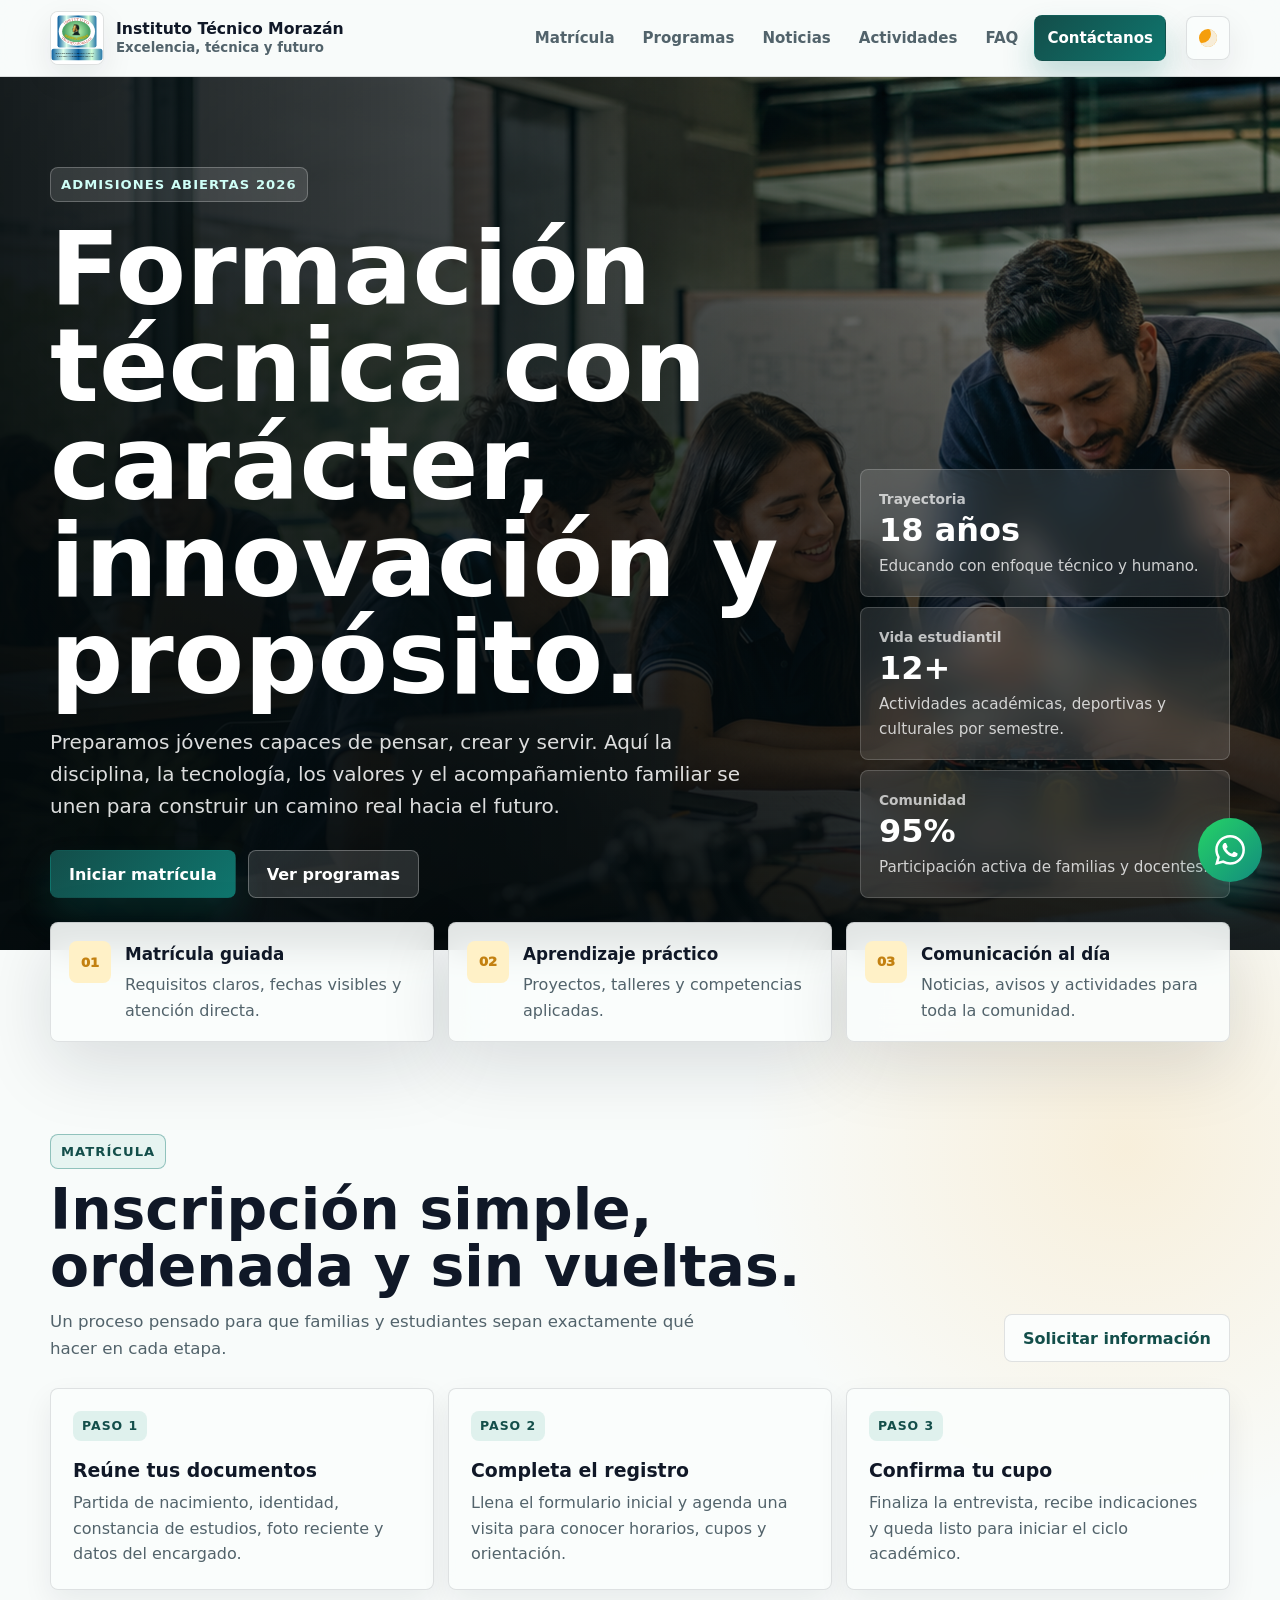
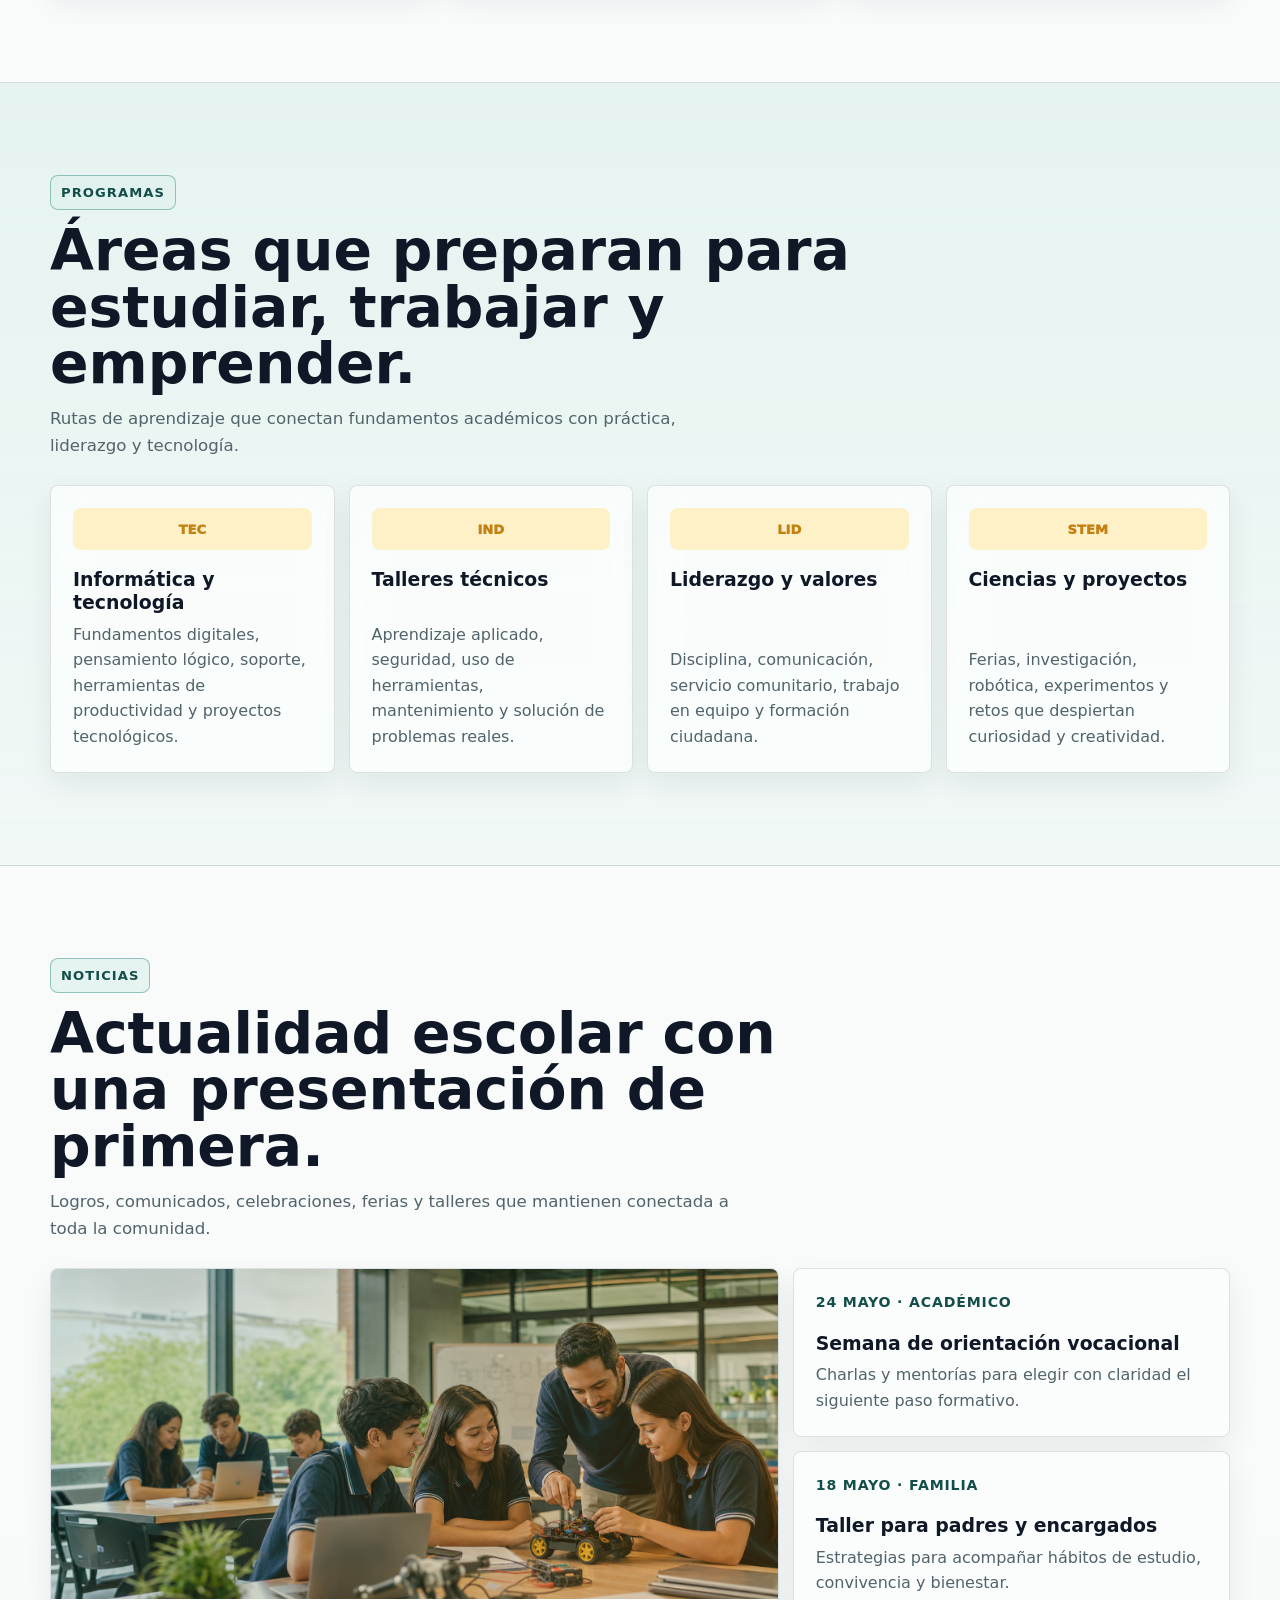
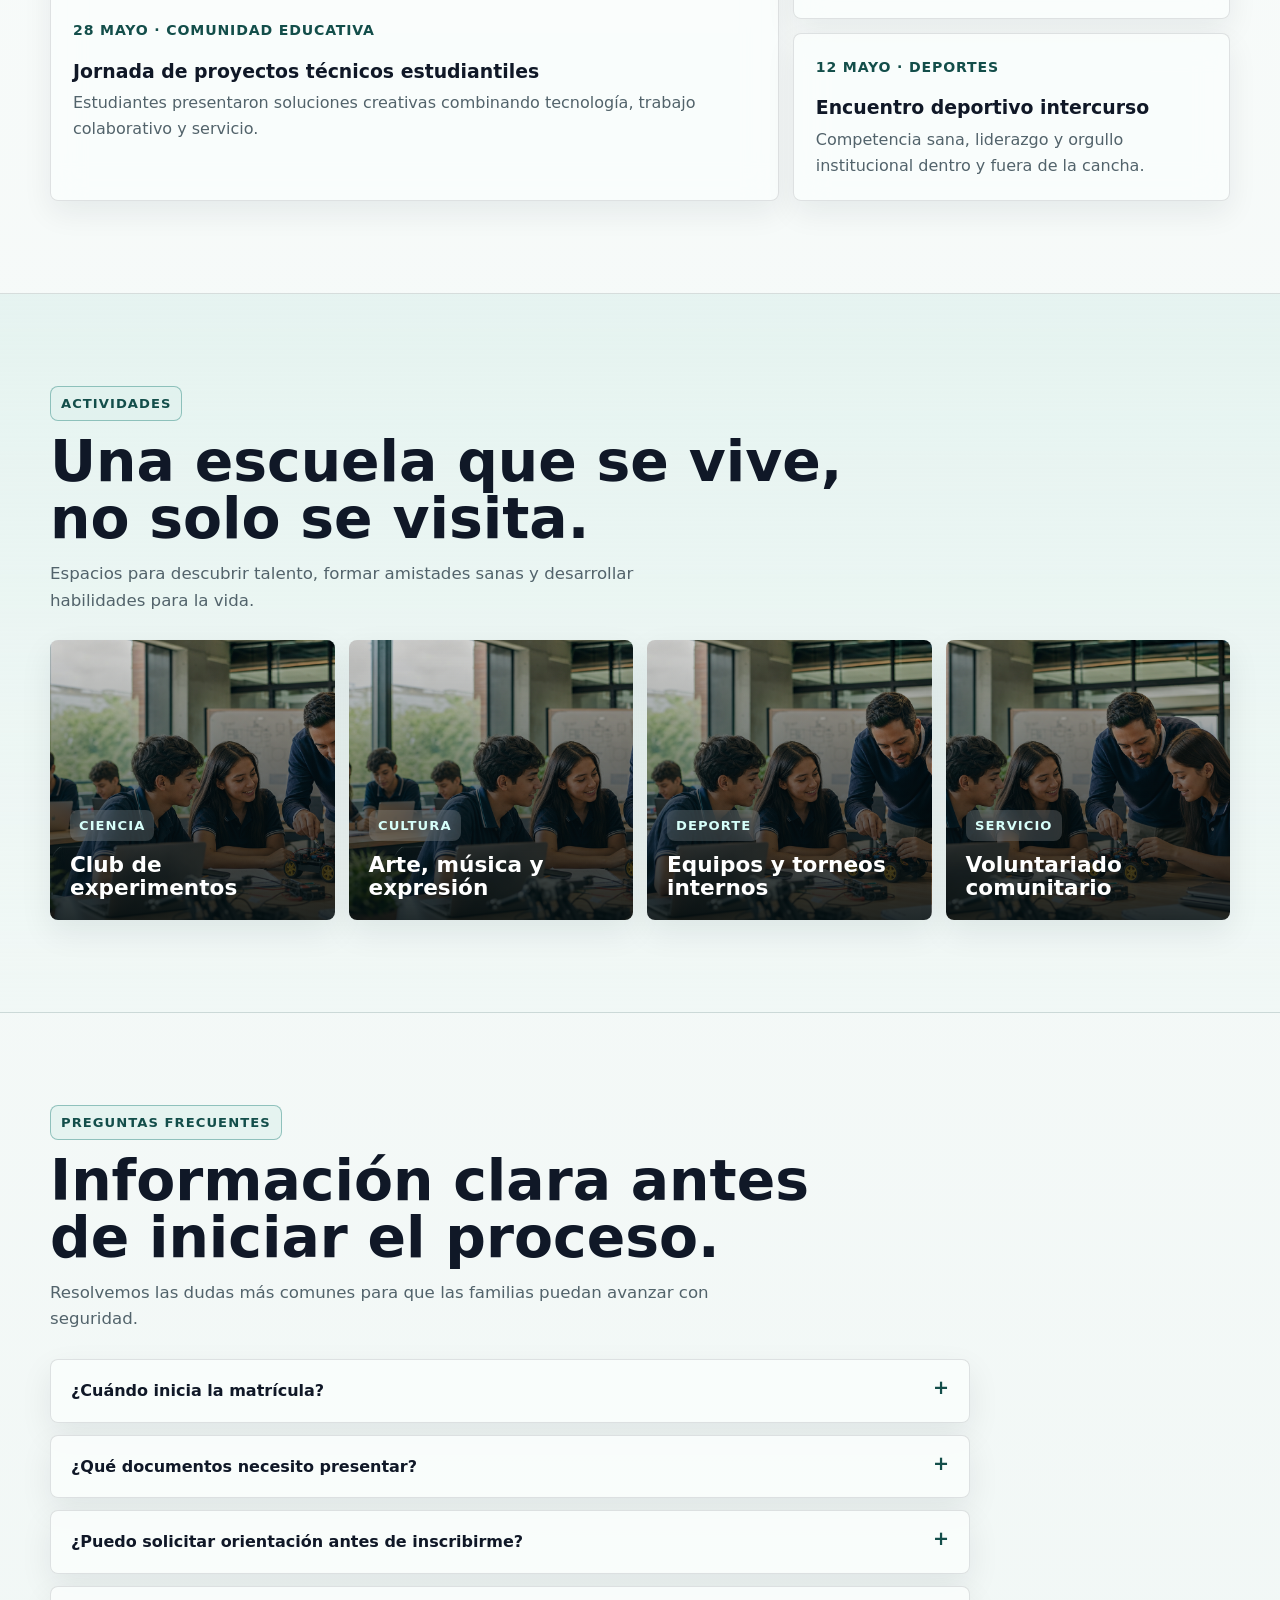
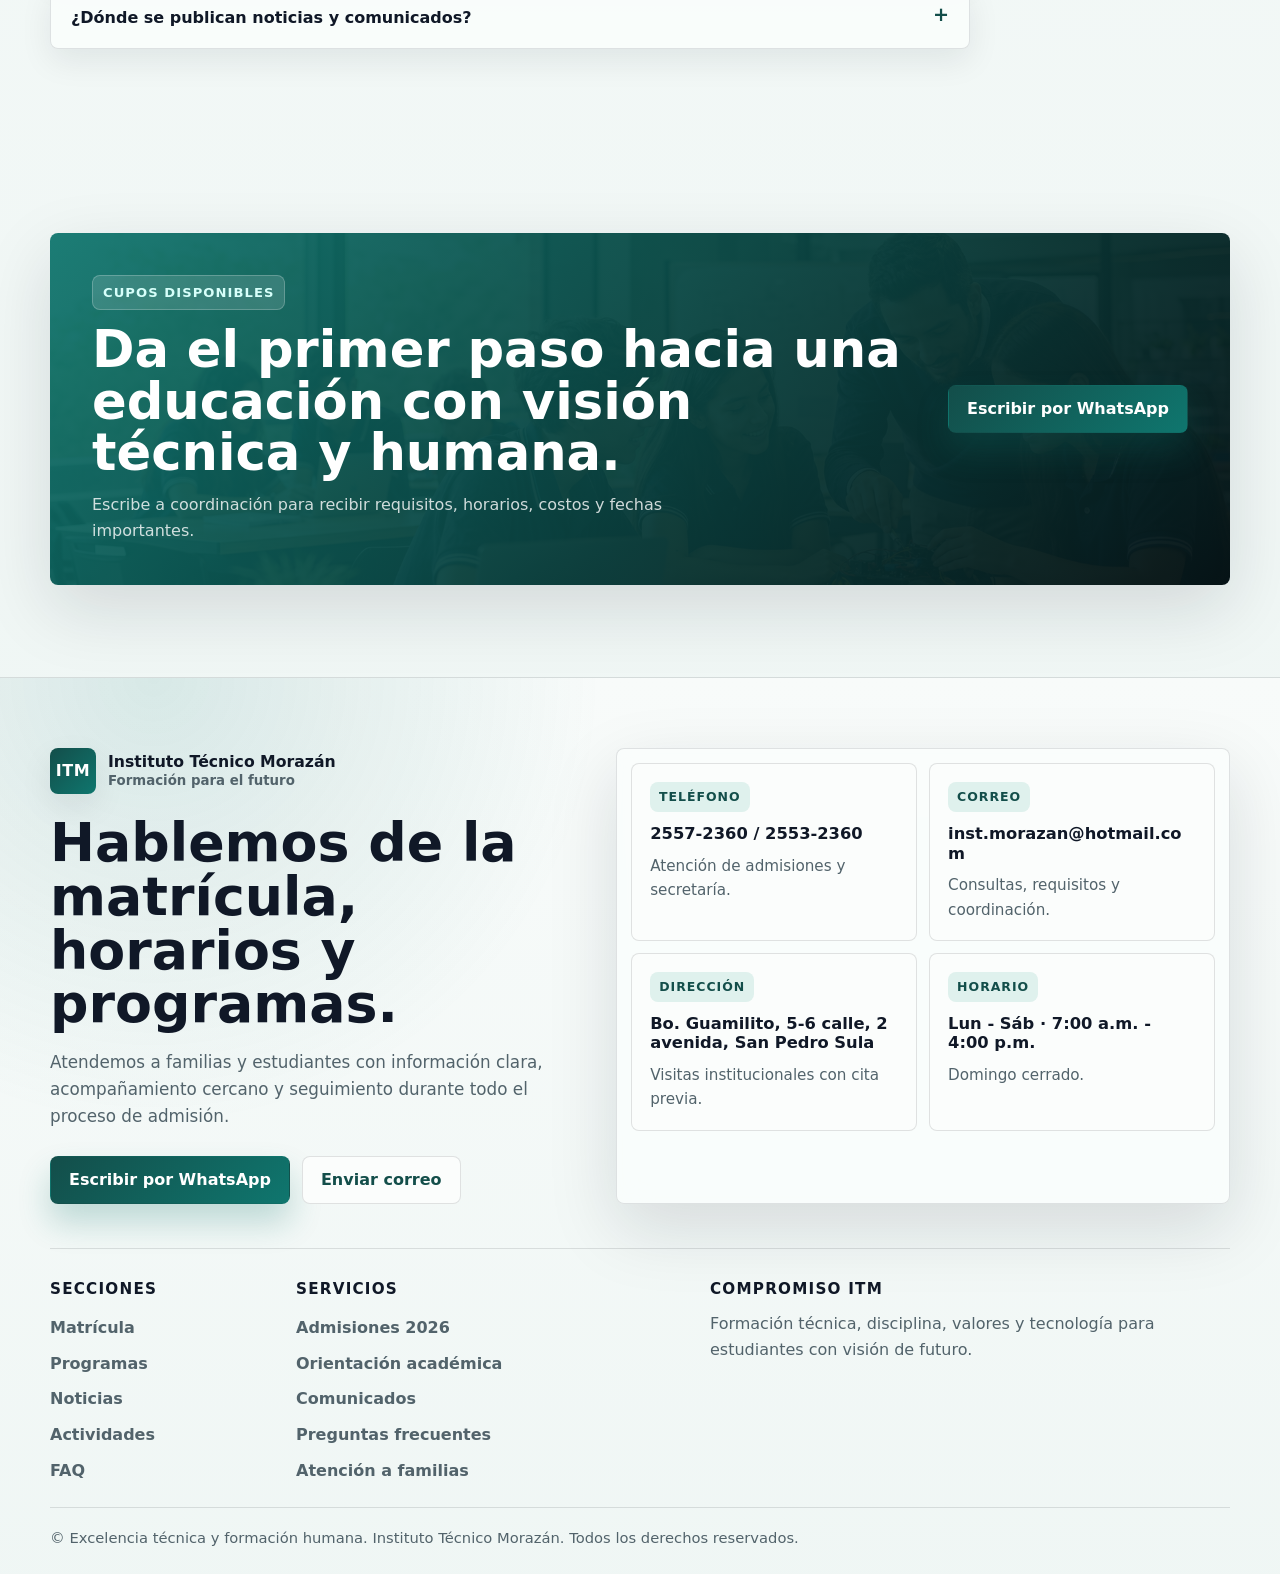
==== index.html @ de49fc42 "Add files via upload" ====
<!doctype html>
<html lang="es" data-site="instituto-tecnico-morazan">
  <head>
    <!-- Configuracion base -->
    <meta charset="UTF-8" />
    <meta name="viewport" content="width=device-width, initial-scale=1.0" />
    <meta http-equiv="X-UA-Compatible" content="IE=edge" />

    <!-- SEO principal -->
    <title>Instituto T&eacute;cnico Moraz&aacute;n | Formaci&oacute;n t&eacute;cnica con valores</title>
    <meta
      name="description"
      content="Instituto T&eacute;cnico Moraz&aacute;n: educaci&oacute;n t&eacute;cnica, valores, tecnolog&iacute;a, matr&iacute;cula 2026, programas acad&eacute;micos, noticias, actividades y contacto institucional."
    />
    <meta
      name="keywords"
      content="Instituto T&eacute;cnico Moraz&aacute;n, escuela t&eacute;cnica, matr&iacute;cula 2026, educaci&oacute;n t&eacute;cnica, programas t&eacute;cnicos, colegio t&eacute;cnico, formaci&oacute;n profesional"
    />
    <meta name="author" content="Instituto T&eacute;cnico Moraz&aacute;n" />
    <meta name="robots" content="index, follow, max-image-preview:large" />
    <meta name="googlebot" content="index, follow" />
    <meta name="language" content="Spanish" />
    <meta name="theme-color" content="#0f766e" />
    <link rel="canonical" href="https://www.tecmorazan.edu.hn/" />

    <!-- Open Graph / Facebook / WhatsApp -->
    <meta property="og:type" content="website" />
    <meta property="og:locale" content="es_HN" />
    <meta property="og:site_name" content="Instituto T&eacute;cnico Moraz&aacute;n" />
    <meta property="og:title" content="Instituto T&eacute;cnico Moraz&aacute;n | Excelencia, t&eacute;cnica y futuro" />
    <meta
      property="og:description"
      content="Formamos j&oacute;venes con visi&oacute;n t&eacute;cnica, valores, liderazgo y herramientas reales para construir su futuro."
    />
    <meta property="og:url" content="https://www.tecmorazan.edu.hn/" />
    <meta property="og:image" content="https://www.tecmorazan.edu.hn/img/og-cover.png" />
    <meta property="og:image:alt" content="Estudiantes del Instituto T&eacute;cnico Moraz&aacute;n trabajando en proyectos t&eacute;cnicos." />

    <!-- Twitter / X -->
    <meta name="twitter:card" content="summary_large_image" />
    <meta name="twitter:title" content="Instituto T&eacute;cnico Moraz&aacute;n" />
    <meta
      name="twitter:description"
      content="Educaci&oacute;n t&eacute;cnica moderna con valores, tecnolog&iacute;a, actividades y matr&iacute;cula abierta."
    />
    <meta name="twitter:image" content="https://www.tecmorazan.edu.hn/img/og-cover.png" />

    <!-- Recursos -->
    <link rel="icon" href="img/favicon.svg" type="image/svg+xml" />
    <link rel="manifest" href="site.webmanifest" />
    <link rel="preload" href="img/hero-campus.png" as="image" />
    <link rel="stylesheet" href="css/style.css" />

    <!-- Datos estructurados para buscadores -->
    <script type="application/ld+json">
      {
        "@context": "https://schema.org",
        "@type": "EducationalOrganization",
        "name": "Instituto T\u00e9cnico Moraz\u00e1n",
        "url": "https://www.tecmorazan.edu.hn/",
        "logo": "https://www.tecmorazan.edu.hn/img/favicon.svg",
        "image": "https://www.tecmorazan.edu.hn/img/hero-campus.png",
        "description": "Institucion educativa enfocada en formacion tecnica, valores, tecnologia y desarrollo integral.",
        "address": {
          "@type": "PostalAddress",
          "streetAddress": "Bo. Guamilito, 5-6 calle, 2 avenida",
          "addressLocality": "San Pedro Sula",
          "addressRegion": "Cortes",
          "postalCode": "21102",
          "addressCountry": "HN"
        },
        "contactPoint": {
          "@type": "ContactPoint",
          "telephone": "+50425572360",
          "contactType": "admissions",
          "availableLanguage": ["Spanish"]
        }
      }
    </script>
  </head>

  <body>
    <!-- Hecho por Sergio Samir Soto Rivera - PROMO2026 -->
    <!-- Header / navegacion -->
    <header class="site-header">
      <div class="container navbar">
        <a class="brand" href="#top" aria-label="Ir al inicio">
          <span class="brand-logo" aria-hidden="true">
            <img src="img/logo itm svg.svg" alt="" />
          </span>
          <span class="brand-copy">
            <strong>Instituto T&eacute;cnico Moraz&aacute;n</strong>
            <small>Excelencia, t&eacute;cnica y futuro</small>
          </span>
        </a>

        <div class="nav-actions">
          <button class="theme-toggle" id="themeToggle" type="button" aria-label="Cambiar modo oscuro" aria-pressed="false">
            <span class="theme-icon" aria-hidden="true"></span>
          </button>
          <button class="menu-toggle" id="menuToggle" type="button" aria-label="Abrir menu" aria-expanded="false">
            <span></span><span></span><span></span>
          </button>
        </div>

        <nav class="nav-links" id="mainNav" aria-label="Navegacion principal">
          <a href="#matricula">Matr&iacute;cula</a>
          <a href="#programas">Programas</a>
          <a href="#noticias">Noticias</a>
          <a href="#actividades">Actividades</a>
          <a href="#faq">FAQ</a>
          <a href="#contacto" class="button button-small">Cont&aacute;ctanos</a>
        </nav>
      </div>
    </header>

    <main id="top">
      <!-- Hero principal: contenido desde js/sections/inicio.js -->
      <section class="hero section-reveal">
        <div class="hero-media" aria-hidden="true">
          <img src="img/hero-campus.png" alt="" />
        </div>
        <div class="hero-shade" aria-hidden="true"></div>

        <div class="container hero-content">
          <div class="hero-copy">
            <span class="eyebrow"></span>
            <h1></h1>
            <p class="lead"></p>
            <div class="hero-actions"></div>
          </div>
          <aside class="hero-dashboard" aria-label="Resumen institucional"></aside>
        </div>
      </section>

      <!-- Bloques de confianza: contenido desde js/sections/inicio.js -->
      <section class="quick-info section-reveal" aria-label="Informacion rapida">
        <div class="container quick-grid"></div>
      </section>

      <!-- Matricula: contenido desde js/sections/matricula.js -->
      <section id="matricula" class="section section-reveal">
        <div class="container">
          <header class="section-header">
            <div><span class="eyebrow"></span><h2></h2><p></p></div>
            <a class="button button-secondary" href="#contacto"></a>
          </header>
          <div class="process-grid"></div>
        </div>
      </section>

      <!-- Programas academicos: contenido desde js/sections/programas.js -->
      <section id="programas" class="section section-alt section-reveal">
        <div class="container">
          <header class="section-header">
            <div><span class="eyebrow"></span><h2></h2><p></p></div>
          </header>
          <div class="program-grid"></div>
        </div>
      </section>

      <!-- Noticias: contenido desde js/sections/noticias.js -->
      <section id="noticias" class="section section-reveal">
        <div class="container">
          <header class="section-header">
            <div><span class="eyebrow"></span><h2></h2><p></p></div>
          </header>
          <div class="news-layout">
            <article class="card feature-news">
              <div class="news-visual visual-a" aria-hidden="true"></div>
              <p class="meta"></p>
              <h3></h3>
              <p></p>
            </article>
            <div class="news-stack"></div>
          </div>
        </div>
      </section>

      <!-- Actividades: contenido desde js/sections/actividades.js -->
      <section id="actividades" class="section section-alt section-reveal">
        <div class="container">
          <header class="section-header">
            <div><span class="eyebrow"></span><h2></h2><p></p></div>
          </header>
          <div class="activity-grid"></div>
        </div>
      </section>

      <!-- Preguntas frecuentes: contenido desde js/sections/faq.js -->
      <section id="faq" class="section section-reveal">
        <div class="container">
          <header class="section-header">
            <div><span class="eyebrow"></span><h2></h2><p></p></div>
          </header>
          <div class="faq-list"></div>
        </div>
      </section>

      <!-- Llamado final: contenido desde js/sections/contacto.js -->
      <section class="section section-reveal">
        <div class="container">
          <article class="cta-band">
            <div><span class="eyebrow"></span><h2></h2><p></p></div>
            <a class="button" href="#contacto"></a>
          </article>
        </div>
      </section>
    </main>

    <!-- Footer / contacto: contenido desde js/sections/contacto.js -->
    <footer id="contacto" class="site-footer">
      <div class="container footer-contact">
        <div class="footer-intro">
          <a class="brand footer-brand" href="#top">
            <span class="brand-mark">ITM</span>
            <span class="brand-copy"><strong></strong><small></small></span>
          </a>
          <h2></h2>
          <p></p>
          <div class="footer-actions"></div>
        </div>
        <div class="footer-panel"><div class="contact-grid"></div></div>
      </div>

      <div class="container footer-directory">
        <div class="footer-links">
          <h3>Secciones</h3>
          <a href="#matricula">Matr&iacute;cula</a>
          <a href="#programas">Programas</a>
          <a href="#noticias">Noticias</a>
          <a href="#actividades">Actividades</a>
          <a href="#faq">FAQ</a>
        </div>
        <div class="footer-links"></div>
        <div class="footer-note"><h3></h3><p></p></div>
      </div>

      <div class="container footer-bottom"><span></span><span></span></div>
    </footer>

    <!-- Accion flotante -->
    <a
      class="whatsapp-fab"
      href="https://wa.me/50425572360?text=Hola%2C%20quiero%20informaci%C3%B3n%20sobre%20matr%C3%ADcula%20y%20actividades%20del%20Instituto%20T%C3%A9cnico%20Moraz%C3%A1n."
      target="_blank"
      rel="noopener noreferrer"
      aria-label="Enviar mensaje por WhatsApp"
    >
      <svg xmlns="http://www.w3.org/2000/svg" viewBox="0 0 24 24" fill="currentColor" aria-hidden="true"><path d="M17.472 14.382c-.297-.149-1.758-.867-2.03-.967-.273-.099-.471-.148-.67.15-.197.297-.767.966-.94 1.164-.173.199-.347.223-.644.075-.297-.15-1.255-.463-2.39-1.475-.883-.788-1.48-1.761-1.653-2.059-.173-.297-.018-.458.13-.606.134-.133.298-.347.446-.52.149-.174.198-.298.298-.497.099-.198.05-.371-.025-.52-.075-.149-.669-1.612-.916-2.207-.242-.579-.487-.5-.669-.51-.173-.008-.371-.01-.57-.01-.198 0-.52.074-.792.372-.272.297-1.04 1.016-1.04 2.479 0 1.462 1.065 2.875 1.213 3.074.149.198 2.096 3.2 5.077 4.487.709.306 1.262.489 1.694.625.712.227 1.36.195 1.871.118.571-.085 1.758-.719 2.006-1.413.248-.694.248-1.289.173-1.413-.074-.124-.272-.198-.57-.347m-5.421 7.403h-.004a9.87 9.87 0 01-5.031-1.378l-.361-.214-3.741.982.998-3.648-.235-.374a9.86 9.86 0 01-1.51-5.26c.001-5.45 4.436-9.884 9.888-9.884 2.64 0 5.122 1.03 6.988 2.898a9.825 9.825 0 012.893 6.994c-.003 5.45-4.437 9.884-9.885 9.884m8.413-18.297A11.815 11.815 0 0012.05 0C5.495 0 .16 5.335.157 11.892c0 2.096.547 4.142 1.588 5.945L.057 24l6.305-1.654a11.882 11.882 0 005.683 1.448h.005c6.554 0 11.89-5.335 11.893-11.893a11.821 11.821 0 00-3.48-8.413z"/></svg>
    </a>

    <noscript>
      <style>.site-header,.whatsapp-fab{display:none}</style>
      <div style="font-family:system-ui,sans-serif;max-width:560px;margin:60px auto;padding:24px;border:1px solid #ccc;border-radius:8px;text-align:center">
        <strong style="font-size:1.2rem">Instituto T&eacute;cnico Moraz&aacute;n</strong>
        <p style="color:#555">Este sitio requiere JavaScript. Para informaci&oacute;n sobre matr&iacute;cula y programas cont&aacute;ctanos directamente:</p>
        <p><a href="tel:+50425572360">2557-2360 / 2553-2360</a></p>
        <p><a href="mailto:inst.morazan@hotmail.com">inst.morazan@hotmail.com</a></p>
        <p style="color:#555;font-size:.9rem">Bo. Guamilito, 5-6 calle, 2 avenida, San Pedro Sula</p>
      </div>
    </noscript>

    <!-- JavaScript: contenido, secciones, render y comportamiento -->
    <script src="js/content.js" defer></script>
    <script src="js/sections/inicio.js" defer></script>
    <script src="js/sections/matricula.js" defer></script>
    <script src="js/sections/programas.js" defer></script>
    <script src="js/sections/noticias.js" defer></script>
    <script src="js/sections/actividades.js" defer></script>
    <script src="js/sections/faq.js" defer></script>
    <script src="js/sections/contacto.js" defer></script>
    <script src="js/renderer.js" defer></script>
    <script src="js/theme.js" defer></script>
    <script src="js/menu.js" defer></script>
    <script src="js/router.js" defer></script>
    <script src="js/reveal.js" defer></script>
    <script src="js/main.js" defer></script>
  </body>
</html>
---- css/style.css ----
/* =========================================================
   Instituto Tecnico Morazan
   Hoja de estilos principal
   ========================================================= */

/* Tokens de diseno */
:root {
  color-scheme: light;
  --bg: #edf5f3;
  --bg-strong: #f8fbfa;
  --surface: rgba(250, 253, 252, 0.9);
  --surface-solid: #fbfdfc;
  --surface-soft: #dff1ed;
  --text: #101827;
  --muted: #52636b;
  --line: rgba(16, 24, 39, 0.12);
  --primary: #0f766e;
  --primary-strong: #134e4a;
  --accent: #f59e0b;
  --accent-soft: #fff1c7;
  --ink: #061316;
  --white: #ffffff;
  --shadow: 0 24px 70px rgba(16, 24, 39, 0.13);
  --shadow-soft: 0 12px 32px rgba(16, 24, 39, 0.08);
  --radius: 8px;
}

/* Tema oscuro */
[data-theme="dark"] {
  color-scheme: dark;
  --bg: #071114;
  --bg-strong: #0d1b1f;
  --surface: rgba(13, 27, 31, 0.78);
  --surface-solid: #0f2227;
  --surface-soft: #102b2d;
  --text: #edf7f6;
  --muted: #aab8bd;
  --line: rgba(237, 247, 246, 0.14);
  --primary: #2dd4bf;
  --primary-strong: #99f6e4;
  --accent: #fbbf24;
  --accent-soft: rgba(251, 191, 36, 0.12);
  --ink: #f8fafc;
  --shadow: 0 24px 70px rgba(0, 0, 0, 0.42);
  --shadow-soft: 0 12px 32px rgba(0, 0, 0, 0.28);
}

/* Reset y base */
* {
  box-sizing: border-box;
}

html {
  scroll-behavior: smooth;
  scroll-padding-top: 90px;
}

body {
  margin: 0;
  min-width: 320px;
  background:
    radial-gradient(circle at 14% 8%, rgba(15, 118, 110, 0.16), transparent 28rem),
    radial-gradient(circle at 88% 18%, rgba(245, 158, 11, 0.13), transparent 24rem),
    linear-gradient(180deg, var(--bg-strong) 0%, var(--bg-strong) 44%, var(--bg) 100%);
  color: var(--text);
  font-family: "Segoe UI", system-ui, -apple-system, BlinkMacSystemFont, Arial, sans-serif;
  line-height: 1.6;
  transition: background-color 0.25s ease, color 0.25s ease;
}

img {
  display: block;
  max-width: 100%;
}

a {
  color: inherit;
  text-decoration: none;
}

button,
input,
textarea {
  font: inherit;
}

/* Layout global */
.container {
  width: min(1180px, calc(100% - 32px));
  margin: 0 auto;
}

/* Header y navegacion */
.site-header {
  position: sticky;
  top: 0;
  z-index: 50;
  border-bottom: 1px solid var(--line);
  background: color-mix(in srgb, var(--bg-strong) 88%, transparent);
  backdrop-filter: blur(16px);
}

.navbar {
  min-height: 76px;
  display: flex;
  align-items: center;
  justify-content: space-between;
  gap: 20px;
}

.brand {
  display: inline-flex;
  align-items: center;
  gap: 12px;
  min-width: 0;
}

.brand-mark {
  width: 46px;
  height: 46px;
  flex: 0 0 auto;
  display: grid;
  place-items: center;
  border-radius: var(--radius);
  background: linear-gradient(135deg, var(--primary-strong), var(--primary));
  color: var(--white);
  font-weight: 900;
  letter-spacing: 0.04em;
  box-shadow: var(--shadow-soft);
}

.brand-logo {
  width: 54px;
  height: 54px;
  flex: 0 0 auto;
  display: grid;
  place-items: center;
  overflow: hidden;
  border: 1px solid var(--line);
  border-radius: var(--radius);
  background: var(--surface-solid);
  box-shadow: var(--shadow-soft);
}

.brand-logo img {
  width: 100%;
  height: 100%;
  object-fit: contain;
}

.brand-copy {
  display: grid;
  line-height: 1.1;
}

.brand-copy strong {
  font-size: 0.98rem;
}

.brand-copy small {
  margin-top: 4px;
  color: var(--muted);
  font-weight: 700;
}

.nav-links {
  order: 2;
  display: flex;
  align-items: center;
  gap: 4px;
  margin-left: auto;
}

.nav-links a {
  padding: 10px 12px;
  border-radius: var(--radius);
  color: var(--muted);
  font-size: 0.94rem;
  font-weight: 800;
}

.nav-links a:hover,
.nav-links a.active {
  background: var(--surface-soft);
  color: var(--primary-strong);
}

.nav-actions {
  order: 3;
  display: flex;
  align-items: center;
  gap: 10px;
  margin-left: 0;
}

.theme-toggle,
.menu-toggle {
  width: 44px;
  height: 44px;
  border: 1px solid var(--line);
  border-radius: var(--radius);
  background: var(--surface);
  color: var(--text);
  cursor: pointer;
  box-shadow: var(--shadow-soft);
}

.theme-toggle {
  display: grid;
  place-items: center;
}

.theme-icon {
  width: 18px;
  height: 18px;
  border-radius: 50%;
  background: var(--accent);
  box-shadow: inset -6px -4px 0 color-mix(in srgb, var(--bg-strong) 86%, transparent);
}

.menu-toggle {
  display: none;
  place-items: center;
  gap: 4px;
  padding: 10px;
}

.menu-toggle span {
  display: block;
  width: 20px;
  height: 2px;
  background: currentColor;
}

/* Botones */
.button {
  display: inline-flex;
  align-items: center;
  justify-content: center;
  min-height: 48px;
  padding: 0 18px;
  border: 1px solid transparent;
  border-radius: var(--radius);
  background: linear-gradient(135deg, var(--primary-strong), var(--primary));
  color: var(--white);
  font-weight: 900;
  box-shadow: 0 18px 32px rgba(15, 118, 110, 0.24);
  transition: transform 0.2s ease, box-shadow 0.2s ease, background 0.2s ease;
}

.button:hover {
  transform: translateY(-2px);
  box-shadow: 0 24px 42px rgba(15, 118, 110, 0.3);
}

.button-small {
  min-height: 40px;
  padding-inline: 14px;
  color: var(--white) !important;
}

.button-secondary,
.button-ghost {
  background: var(--surface-solid);
  color: var(--primary-strong);
  border-color: var(--line);
  box-shadow: none;
}

.button-ghost {
  background: rgba(255, 255, 255, 0.13);
  color: var(--white);
  border-color: rgba(255, 255, 255, 0.28);
}

/* Hero */
.hero {
  position: relative;
  min-height: calc(100svh - 76px);
  display: grid;
  align-items: end;
  overflow: hidden;
  isolation: isolate;
}

.hero-media,
.hero-media img,
.hero-shade {
  position: absolute;
  inset: 0;
}

.hero-media img {
  width: 100%;
  height: 100%;
  object-fit: cover;
}

.hero-shade {
  z-index: 1;
  background:
    linear-gradient(90deg, rgba(3, 10, 12, 0.9) 0%, rgba(3, 10, 12, 0.68) 38%, rgba(3, 10, 12, 0.22) 78%),
    linear-gradient(180deg, rgba(3, 10, 12, 0.1), rgba(3, 10, 12, 0.88));
}

.hero-content {
  position: relative;
  z-index: 2;
  display: grid;
  grid-template-columns: minmax(0, 1fr) 370px;
  gap: 32px;
  align-items: end;
  padding: clamp(70px, 10vh, 120px) 0 52px;
  color: var(--white);
}

.hero-copy {
  max-width: 780px;
}

.eyebrow {
  display: inline-flex;
  align-items: center;
  min-height: 34px;
  padding: 6px 10px;
  border: 1px solid color-mix(in srgb, var(--primary) 40%, transparent);
  border-radius: var(--radius);
  background: color-mix(in srgb, var(--surface-soft) 72%, transparent);
  color: var(--primary-strong);
  font-size: 0.82rem;
  font-weight: 900;
  text-transform: uppercase;
  letter-spacing: 0.08em;
}

.hero .eyebrow {
  border-color: rgba(255, 255, 255, 0.24);
  background: rgba(255, 255, 255, 0.12);
  color: #cffff7;
}

.hero h1 {
  margin: 18px 0;
  max-width: 860px;
  font-size: clamp(3rem, 8vw, 6.6rem);
  line-height: 0.95;
  letter-spacing: 0;
}

.lead {
  max-width: 690px;
  color: rgba(255, 255, 255, 0.86);
  font-size: clamp(1.05rem, 2vw, 1.25rem);
}

.hero-actions {
  display: flex;
  gap: 12px;
  flex-wrap: wrap;
  margin-top: 28px;
}

.hero-dashboard {
  display: grid;
  gap: 10px;
}

.hero-dashboard article {
  padding: 18px;
  border: 1px solid rgba(255, 255, 255, 0.18);
  border-radius: var(--radius);
  background: rgba(255, 255, 255, 0.12);
  backdrop-filter: blur(16px);
}

.hero-dashboard span {
  display: block;
  color: rgba(255, 255, 255, 0.7);
  font-weight: 800;
  font-size: 0.86rem;
}

.hero-dashboard strong {
  display: block;
  margin-top: 4px;
  font-size: 2rem;
  line-height: 1;
}

.hero-dashboard p {
  margin: 8px 0 0;
  color: rgba(255, 255, 255, 0.78);
  font-size: 0.95rem;
}

/* Bloques rapidos */
.quick-info {
  margin-top: -28px;
  position: relative;
  z-index: 4;
}

.quick-grid {
  display: grid;
  grid-template-columns: repeat(3, 1fr);
  gap: 14px;
}

.quick-grid article {
  display: flex;
  gap: 14px;
  align-items: flex-start;
  padding: 18px;
  border: 1px solid var(--line);
  border-radius: var(--radius);
  background: var(--surface);
  box-shadow: var(--shadow);
  backdrop-filter: blur(16px);
}

.quick-grid h2,
.quick-grid p {
  margin: 0;
}

.quick-grid h2 {
  font-size: 1.05rem;
}

.quick-grid p {
  margin-top: 4px;
  color: var(--muted);
}

.info-icon,
.program-icon {
  min-width: 42px;
  height: 42px;
  display: inline-grid;
  place-items: center;
  border-radius: var(--radius);
  background: var(--accent-soft);
  color: color-mix(in srgb, var(--accent) 78%, var(--text));
  font-weight: 950;
  font-size: 0.82rem;
}

/* Secciones generales */
.section {
  padding: clamp(58px, 8vw, 92px) 0;
}

.section-alt {
  background:
    linear-gradient(180deg, color-mix(in srgb, var(--surface-soft) 64%, transparent), transparent),
    color-mix(in srgb, var(--bg-strong) 70%, var(--surface-soft));
  border-block: 1px solid var(--line);
}

.section-header {
  display: flex;
  justify-content: space-between;
  align-items: end;
  gap: 28px;
  margin-bottom: 26px;
}

.section-header h2 {
  max-width: 820px;
  margin: 12px 0 0;
  font-size: clamp(2rem, 4.6vw, 3.55rem);
  line-height: 1;
  letter-spacing: 0;
}

.section-header p {
  max-width: 680px;
  margin: 14px 0 0;
  color: var(--muted);
  font-size: 1.04rem;
}

/* Tarjetas y grids */
.process-grid,
.program-grid,
.activity-grid {
  display: grid;
  gap: 14px;
}

.process-grid {
  grid-template-columns: repeat(3, 1fr);
}

.program-grid {
  grid-template-columns: repeat(4, 1fr);
}

.activity-grid {
  grid-template-columns: repeat(4, 1fr);
}

.card {
  border: 1px solid var(--line);
  border-radius: var(--radius);
  background: var(--surface);
  box-shadow: 0 12px 30px rgba(16, 24, 39, 0.07);
  backdrop-filter: blur(16px);
}

.process-card,
.program-card {
  padding: 22px;
}

.badge {
  display: inline-flex;
  align-items: center;
  min-height: 30px;
  padding: 5px 9px;
  border-radius: var(--radius);
  background: var(--surface-soft);
  color: var(--primary-strong);
  font-size: 0.78rem;
  font-weight: 900;
  text-transform: uppercase;
  letter-spacing: 0.08em;
}

.card h3 {
  margin: 18px 0 8px;
  font-size: 1.18rem;
  line-height: 1.2;
}

.card p {
  margin: 0;
  color: var(--muted);
}

.program-card {
  min-height: 250px;
  display: flex;
  flex-direction: column;
}

.program-card p {
  margin-top: auto;
}

/* Noticias */
.news-layout {
  display: grid;
  grid-template-columns: minmax(0, 1.25fr) minmax(310px, 0.75fr);
  gap: 14px;
}

.feature-news {
  overflow: hidden;
  position: relative;
}

.feature-news::after {
  content: "";
  position: absolute;
  inset: 0;
  pointer-events: none;
  border-radius: var(--radius);
  opacity: 0;
  box-shadow: inset 0 0 0 2px color-mix(in srgb, var(--primary) 65%, transparent);
}

.feature-news.news-swap-active {
  animation: featuredNewsSwap 0.62s cubic-bezier(0.2, 0.8, 0.2, 1);
}

.feature-news.news-swap-active::after {
  animation: newsHighlight 0.9s ease;
}

.news-visual {
  min-height: 330px;
  background:
    linear-gradient(135deg, rgba(15, 118, 110, 0.15), rgba(245, 158, 11, 0.2)),
    url("../img/noticia-destacada.png") center / cover;
}

.feature-news .meta,
.feature-news h3,
.feature-news p {
  margin-left: 22px;
  margin-right: 22px;
}

.feature-news .meta {
  margin-top: 20px;
}

.feature-news p:last-child {
  margin-bottom: 24px;
}

.news-stack {
  display: grid;
  gap: 14px;
}

.news-stack.news-stack-swap .compact-news {
  animation: compactNewsSettle 0.45s ease both;
}

.news-stack.news-stack-swap .compact-news:nth-child(2) {
  animation-delay: 0.04s;
}

.news-stack.news-stack-swap .compact-news:nth-child(3) {
  animation-delay: 0.08s;
}

.news-stack.news-stack-swap .compact-news:nth-child(4) {
  animation-delay: 0.12s;
}

.compact-news {
  width: 100%;
  padding: 22px;
  color: inherit;
  text-align: left;
  cursor: pointer;
}

button.compact-news {
  font: inherit;
}

.compact-news:hover,
.compact-news:focus-visible {
  border-color: color-mix(in srgb, var(--primary) 55%, var(--line));
  transform: translateY(-2px);
  box-shadow: var(--shadow);
}

.compact-news:focus-visible {
  outline: 3px solid color-mix(in srgb, var(--primary) 35%, transparent);
  outline-offset: 3px;
}

.meta {
  color: var(--primary-strong) !important;
  font-size: 0.88rem;
  font-weight: 900;
  text-transform: uppercase;
  letter-spacing: 0.06em;
}

@keyframes featuredNewsSwap {
  0% {
    opacity: 0.45;
    transform: translateY(18px) scale(0.985);
  }
  60% {
    opacity: 1;
    transform: translateY(-3px) scale(1.01);
  }
  100% {
    opacity: 1;
    transform: translateY(0) scale(1);
  }
}

@keyframes newsHighlight {
  0% {
    opacity: 0;
  }
  20% {
    opacity: 1;
  }
  100% {
    opacity: 0;
  }
}

@keyframes compactNewsSettle {
  0% {
    opacity: 0.55;
    transform: translateX(16px);
  }
  100% {
    opacity: 1;
    transform: translateX(0);
  }
}

/* Actividades */
.activity-tile {
  min-height: 280px;
  display: flex;
  flex-direction: column;
  justify-content: flex-end;
  padding: 20px;
  position: relative;
  overflow: hidden;
  border-radius: var(--radius);
  color: var(--white);
  background:
    linear-gradient(180deg, rgba(4, 14, 16, 0.08), rgba(4, 14, 16, 0.86)),
    url("../img/actividad-ciencia.png") center / cover;
  box-shadow: var(--shadow-soft);
}

.activity-tile:nth-child(2) {
  background-image:
    linear-gradient(180deg, rgba(4, 14, 16, 0.08), rgba(4, 14, 16, 0.86)),
    url("../img/actividad-cultura.png");
  background-position: 35% 50%;
}

.activity-tile:nth-child(3) {
  background-image:
    linear-gradient(180deg, rgba(4, 14, 16, 0.08), rgba(4, 14, 16, 0.86)),
    url("../img/actividad-deporte.png");
  background-position: 62% 50%;
}

.activity-tile:nth-child(4) {
  background-image:
    linear-gradient(180deg, rgba(4, 14, 16, 0.08), rgba(4, 14, 16, 0.86)),
    url("../img/actividad-servicio.png");
  background-position: 82% 50%;
}

.activity-tile span {
  width: max-content;
  padding: 5px 9px;
  border-radius: var(--radius);
  background: rgba(255, 255, 255, 0.16);
  color: #d7fffa;
  font-size: 0.82rem;
  font-weight: 900;
  text-transform: uppercase;
  letter-spacing: 0.08em;
  backdrop-filter: blur(10px);
}

.activity-tile h3 {
  margin: 12px 0 0;
  font-size: 1.35rem;
  line-height: 1.1;
}

/* Preguntas frecuentes */
.faq-list {
  display: grid;
  gap: 12px;
  max-width: 920px;
}

.faq-item {
  border: 1px solid var(--line);
  border-radius: var(--radius);
  background: var(--surface);
  box-shadow: var(--shadow-soft);
  overflow: hidden;
}

.faq-item summary {
  cursor: pointer;
  padding: 18px 20px;
  color: var(--text);
  font-weight: 900;
  list-style: none;
}

.faq-item summary::-webkit-details-marker {
  display: none;
}

.faq-item summary::after {
  content: "+";
  float: right;
  color: var(--primary-strong);
  font-size: 1.2rem;
  line-height: 1;
}

.faq-item[open] summary::after {
  content: "-";
}

.faq-item p {
  margin: 0;
  padding: 0 20px 20px;
  color: var(--muted);
}

/* CTA final */
.cta-band {
  display: grid;
  grid-template-columns: minmax(0, 1fr) auto;
  gap: 24px;
  align-items: center;
  padding: clamp(24px, 4vw, 42px);
  border-radius: var(--radius);
  background:
    linear-gradient(135deg, rgba(15, 118, 110, 0.94), rgba(6, 19, 22, 0.96)),
    url("../img/hero-campus.png") center / cover;
  color: var(--white);
  box-shadow: var(--shadow);
}

.cta-band .eyebrow {
  background: rgba(255, 255, 255, 0.14);
  color: #d7fffa;
  border-color: rgba(255, 255, 255, 0.22);
}

.cta-band h2 {
  margin: 14px 0 0;
  max-width: 820px;
  font-size: clamp(2rem, 4vw, 3.4rem);
  line-height: 1;
}

.cta-band p {
  max-width: 640px;
  margin: 14px 0 0;
  color: rgba(255, 255, 255, 0.8);
}

/* Footer */
.site-footer {
  padding: 70px 0 24px;
  border-top: 1px solid var(--line);
  background:
    radial-gradient(circle at 12% 0%, rgba(15, 118, 110, 0.14), transparent 28rem),
    linear-gradient(180deg, var(--bg-strong), color-mix(in srgb, var(--bg) 78%, var(--bg-strong)));
}

.footer-contact {
  display: grid;
  grid-template-columns: minmax(0, 0.9fr) minmax(460px, 1.1fr);
  gap: clamp(24px, 5vw, 64px);
  align-items: stretch;
}

.footer-brand {
  margin-bottom: 22px;
}

.footer-intro h2 {
  max-width: 620px;
  margin: 0;
  font-size: clamp(2rem, 4.2vw, 3.4rem);
  line-height: 1;
}

.footer-intro p,
.footer-note p,
.contact-card p {
  color: var(--muted);
}

.footer-intro p {
  max-width: 620px;
  margin: 18px 0 0;
  font-size: 1.05rem;
}

.footer-actions {
  display: flex;
  flex-wrap: wrap;
  gap: 12px;
  margin-top: 26px;
}

.footer-panel {
  padding: 14px;
  border: 1px solid var(--line);
  border-radius: var(--radius);
  background: var(--surface);
  box-shadow: var(--shadow);
  backdrop-filter: blur(16px);
}

.contact-grid {
  display: grid;
  grid-template-columns: repeat(2, 1fr);
  gap: 12px;
}

.contact-card {
  min-height: 164px;
  padding: 18px;
  border: 1px solid var(--line);
  border-radius: var(--radius);
  background: var(--surface-solid);
}

.contact-card span {
  display: inline-flex;
  margin-bottom: 12px;
  padding: 5px 9px;
  border-radius: var(--radius);
  background: var(--surface-soft);
  color: var(--primary-strong);
  font-size: 0.78rem;
  font-weight: 900;
  text-transform: uppercase;
  letter-spacing: 0.08em;
}

.contact-card strong {
  display: block;
  overflow-wrap: anywhere;
  color: var(--text);
  font-size: 1.02rem;
  line-height: 1.2;
}

.contact-card p {
  margin: 10px 0 0;
  font-size: 0.95rem;
}

.footer-directory {
  display: grid;
  grid-template-columns: repeat(2, minmax(170px, 220px)) minmax(0, 1fr);
  gap: 26px;
  margin-top: 44px;
  padding-top: 28px;
  border-top: 1px solid var(--line);
}

.footer-links {
  display: grid;
  gap: 10px;
  align-content: start;
}

.footer-links h3,
.footer-note h3 {
  margin: 0 0 4px;
  color: var(--text);
  font-size: 0.95rem;
  text-transform: uppercase;
  letter-spacing: 0.08em;
}

.footer-links a {
  color: var(--muted);
  font-weight: 800;
}

.footer-links a:hover {
  color: var(--primary-strong);
}

.footer-note {
  max-width: 520px;
  justify-self: end;
}

.footer-note p {
  margin: 10px 0 0;
}

.footer-bottom {
  display: flex;
  justify-content: space-between;
  gap: 16px;
  margin-top: 24px;
  padding-top: 18px;
  border-top: 1px solid var(--line);
  color: var(--muted);
  font-size: 0.92rem;
}

/* Accion flotante */
.whatsapp-fab {
  position: fixed;
  right: 18px;
  bottom: 18px;
  z-index: 40;
  width: 64px;
  height: 64px;
  display: grid;
  place-items: center;
  border-radius: 999px;
  background: linear-gradient(135deg, #25d366, #128c7e);
  color: var(--white);
  font-weight: 950;
  box-shadow: 0 18px 38px rgba(18, 140, 126, 0.36);
}

.whatsapp-fab svg {
  width: 30px;
  height: 30px;
}

/* Pagina 404 */
.error-page {
  min-height: 100svh;
  display: grid;
  place-items: center;
  padding: 24px;
  background:
    radial-gradient(circle at 20% 20%, rgba(15, 118, 110, 0.16), transparent 28rem),
    linear-gradient(180deg, var(--bg), var(--bg-strong));
}

.error-card {
  width: min(620px, 100%);
  padding: clamp(24px, 5vw, 42px);
  border: 1px solid var(--line);
  border-radius: var(--radius);
  background: var(--surface);
  box-shadow: var(--shadow);
}

.error-card .brand {
  margin-bottom: 28px;
}

.error-card h1 {
  margin: 16px 0 10px;
  font-size: clamp(2.2rem, 7vw, 4.5rem);
  line-height: 0.98;
}

.error-card p {
  margin: 0 0 24px;
  color: var(--muted);
}

/* Animaciones de entrada */
.section-reveal {
  opacity: 0;
  transform: translateY(24px);
  transition: opacity 0.65s ease, transform 0.65s ease;
}

.section-reveal.is-visible {
  opacity: 1;
  transform: translateY(0);
}

/* Accesibilidad */
@media (prefers-reduced-motion: reduce) {
  *,
  *::before,
  *::after {
    scroll-behavior: auto !important;
    transition-duration: 0.01ms !important;
    animation-duration: 0.01ms !important;
    animation-iteration-count: 1 !important;
  }
}

/* Responsive: tablet */
@media (max-width: 1040px) {
  .hero-content,
  .news-layout,
  .cta-band,
  .footer-contact,
  .footer-directory {
    grid-template-columns: 1fr;
  }

  .footer-note {
    justify-self: start;
  }

  .hero-dashboard {
    grid-template-columns: repeat(3, 1fr);
  }

  .program-grid,
  .activity-grid {
    grid-template-columns: repeat(2, 1fr);
  }
}

/* Responsive: menu movil */
@media (max-width: 860px) {
  .menu-toggle {
    display: grid;
  }

  .nav-links {
    position: absolute;
    top: 76px;
    left: 16px;
    right: 16px;
    display: none;
    flex-direction: column;
    align-items: stretch;
    padding: 10px;
    border: 1px solid var(--line);
    border-radius: var(--radius);
    background: var(--surface-solid);
    box-shadow: var(--shadow);
  }

  .nav-links.open {
    display: flex;
  }

  .nav-links a {
    padding: 12px;
  }

  .hero {
    min-height: auto;
  }

  .hero-content {
    padding-top: 86px;
  }

  .hero h1 {
    font-size: clamp(2.75rem, 14vw, 5.2rem);
  }

  .hero-dashboard,
  .quick-grid,
  .process-grid {
    grid-template-columns: 1fr;
  }

  .section-header {
    align-items: start;
    flex-direction: column;
  }
}

/* Responsive: telefonos */
@media (max-width: 620px) {
  .container {
    width: min(100% - 24px, 1180px);
  }

  .brand-copy small {
    display: none;
  }

  .brand-copy strong {
    max-width: 170px;
    overflow: hidden;
    white-space: nowrap;
    text-overflow: ellipsis;
  }

  .hero-content {
    padding-bottom: 34px;
  }

  .hero-actions .button {
    width: 100%;
  }

  .program-grid,
  .activity-grid {
    grid-template-columns: 1fr;
  }

  .quick-info {
    margin-top: 0;
    padding-top: 16px;
  }

  .news-visual {
    min-height: 230px;
  }

  .footer-bottom {
    grid-template-columns: 1fr;
    display: grid;
  }

  .footer-contact,
  .contact-grid,
  .footer-directory {
    grid-template-columns: 1fr;
  }

  .footer-actions .button {
    width: 100%;
  }

  .footer-links {
    justify-items: start;
  }
}
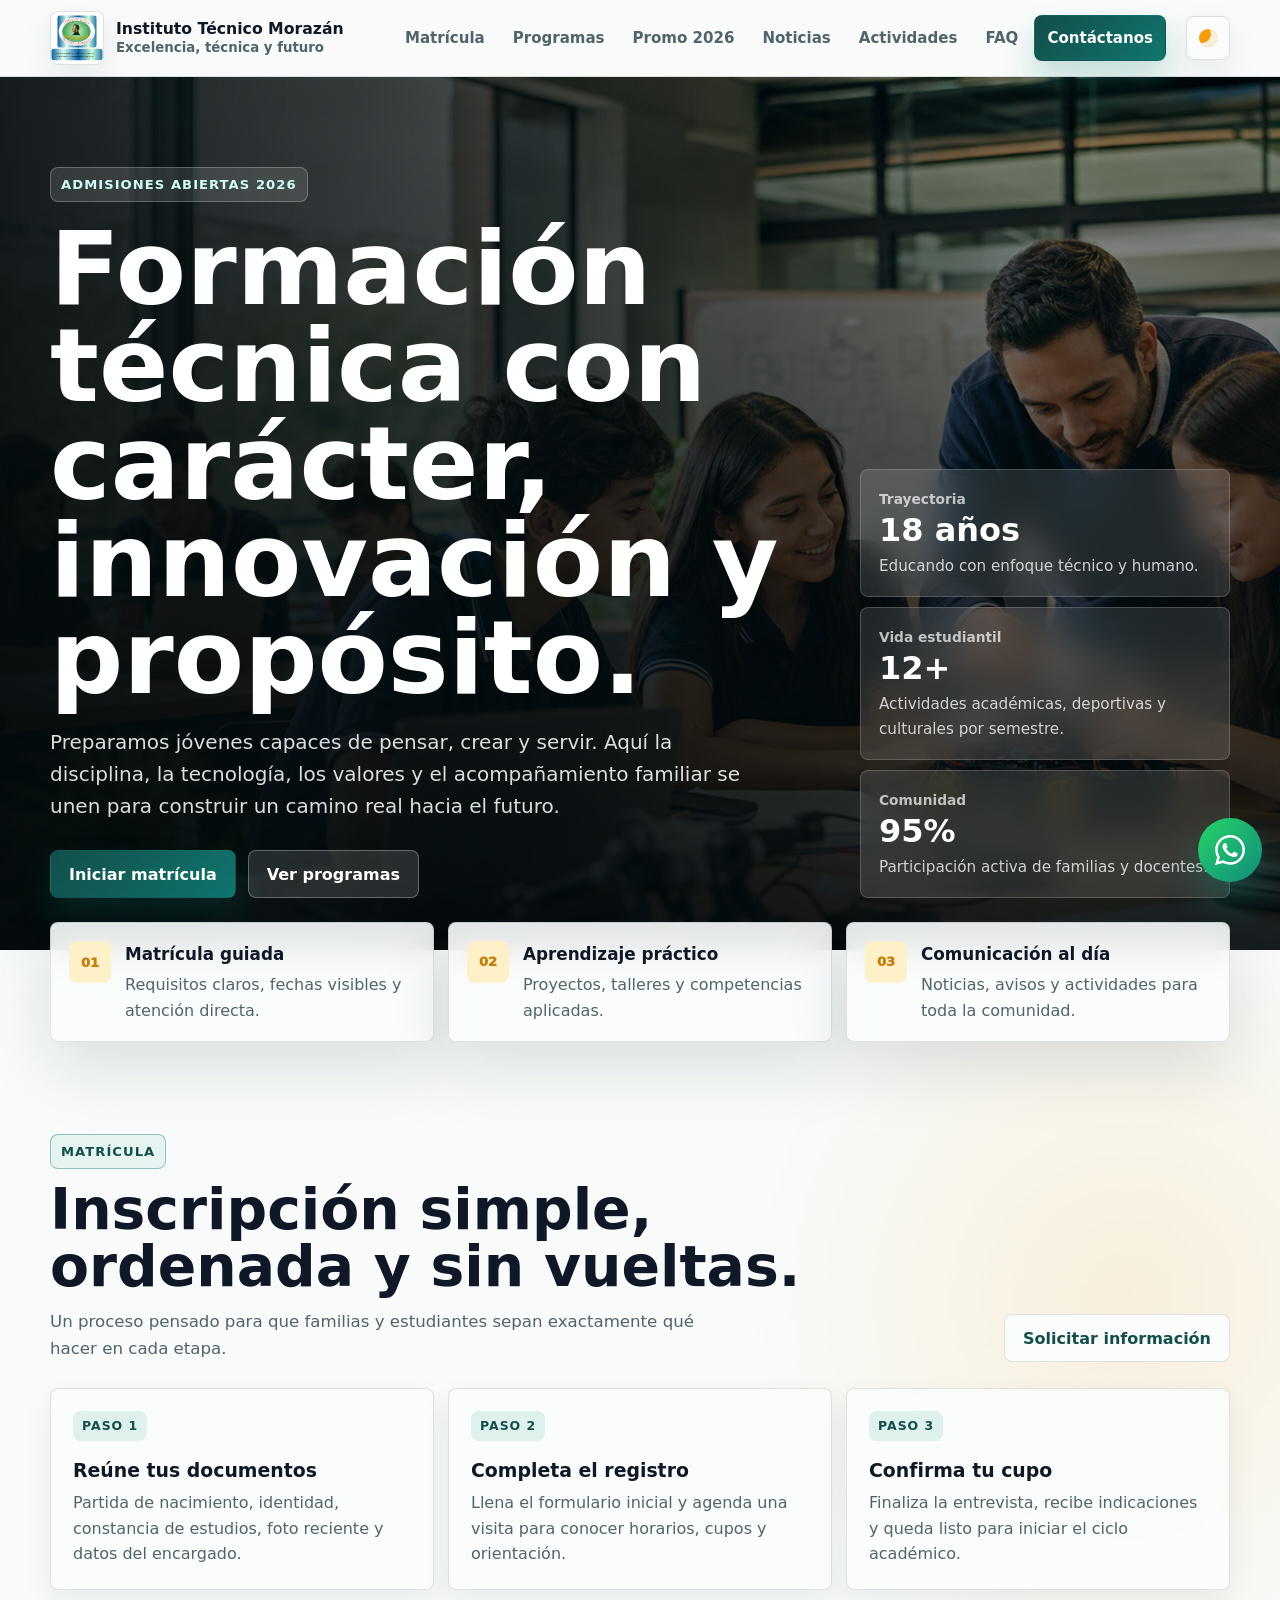
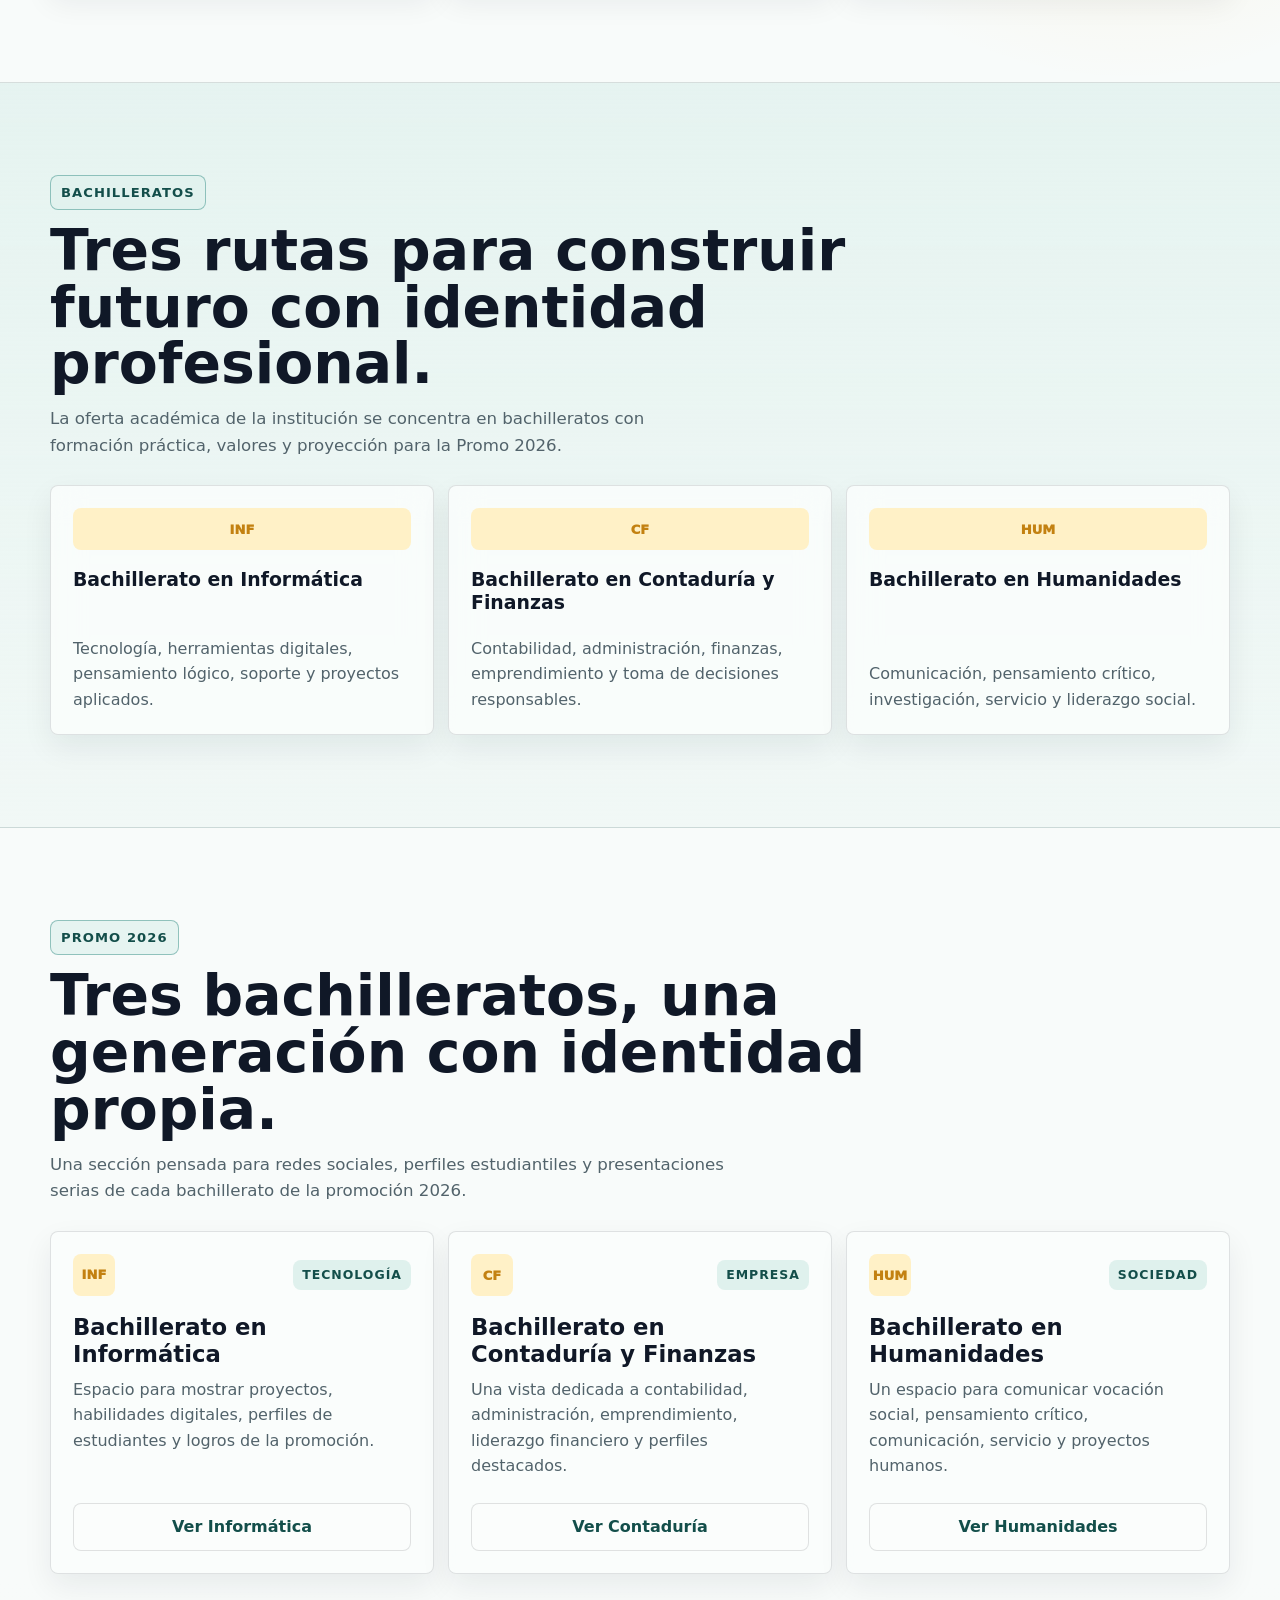
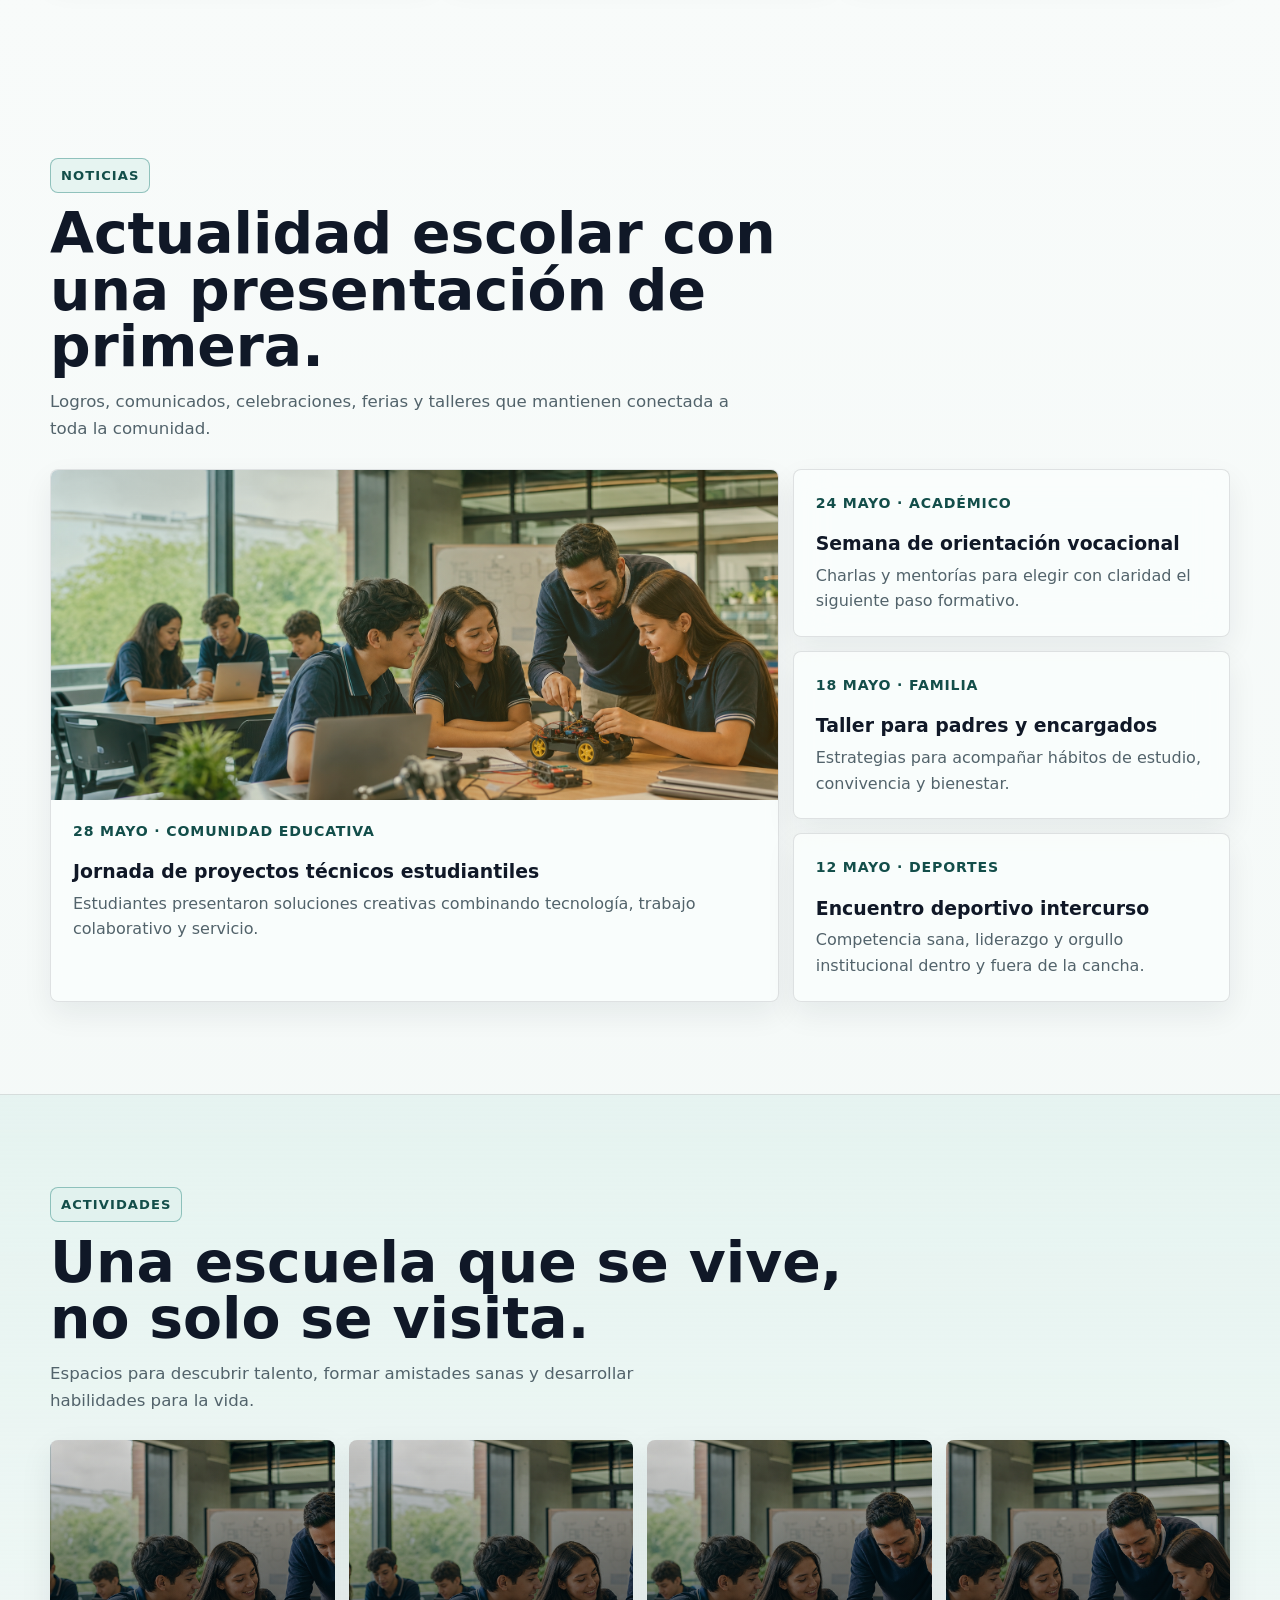
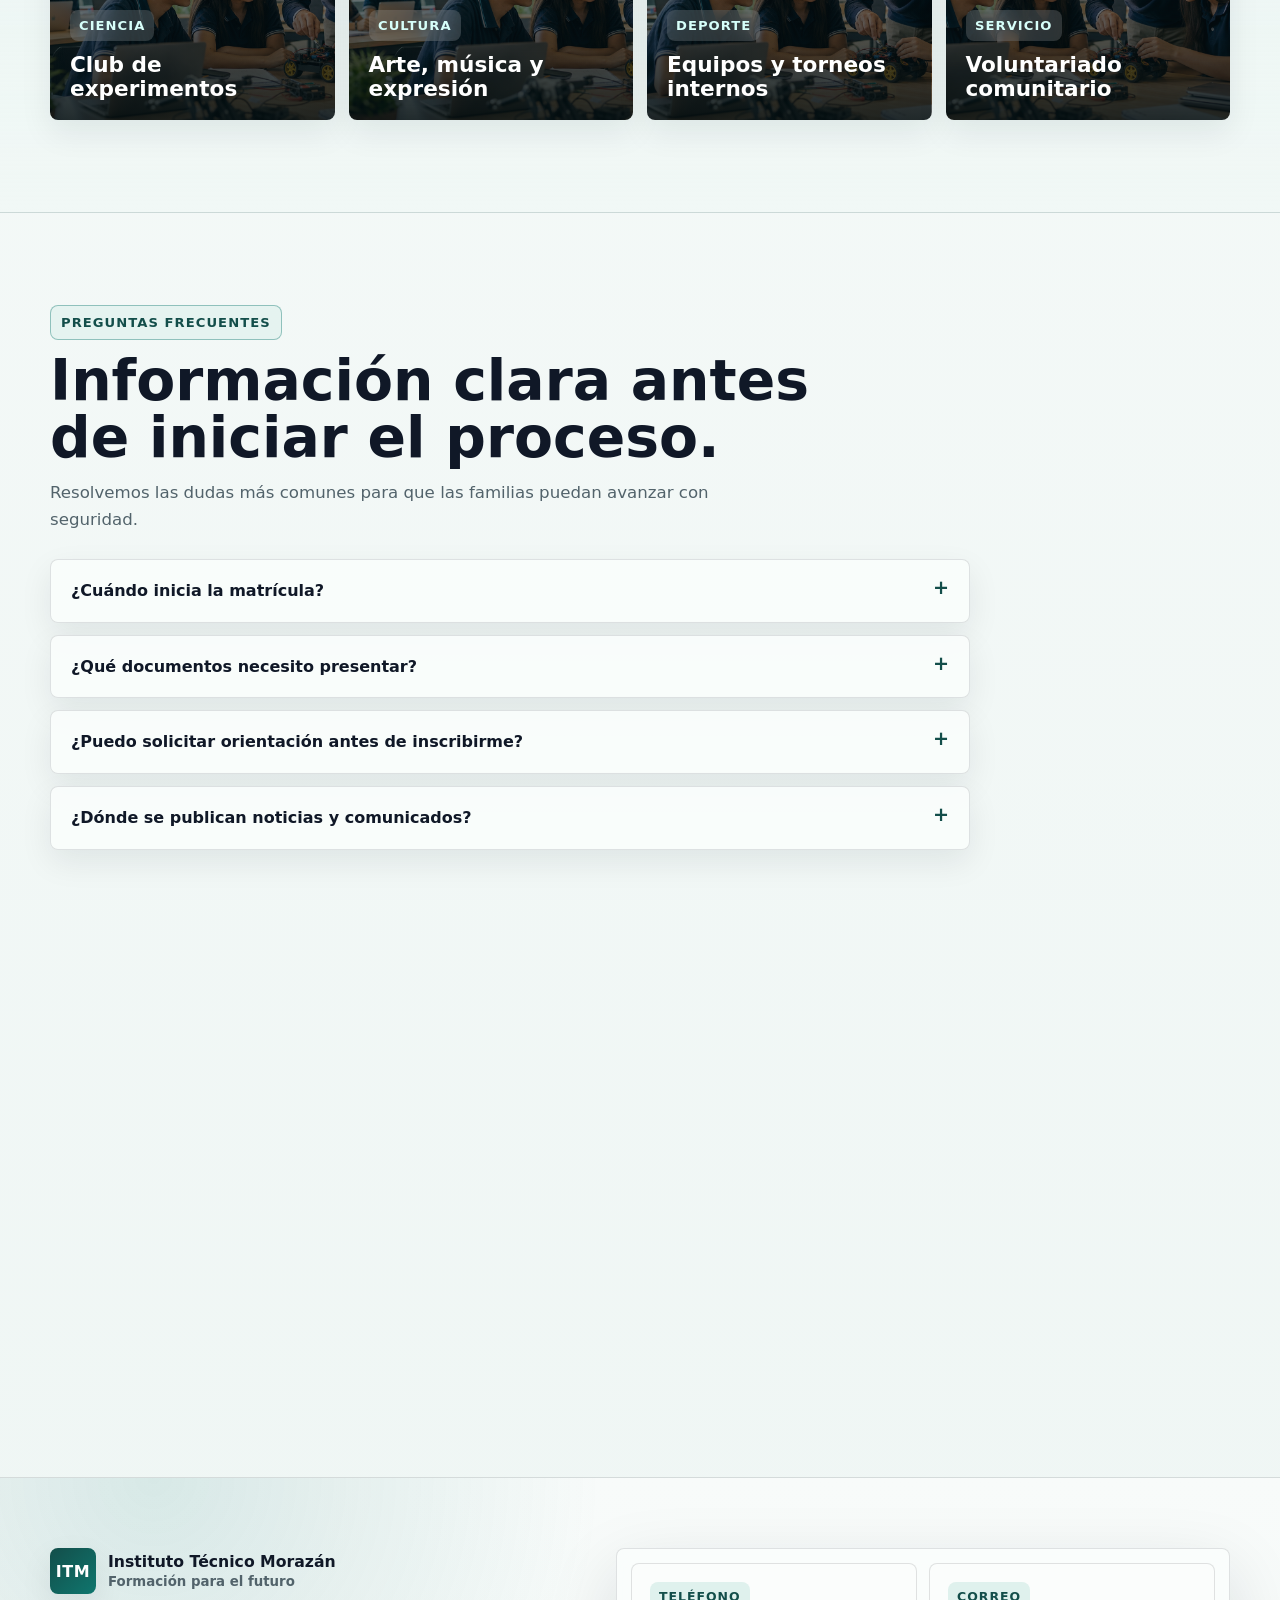
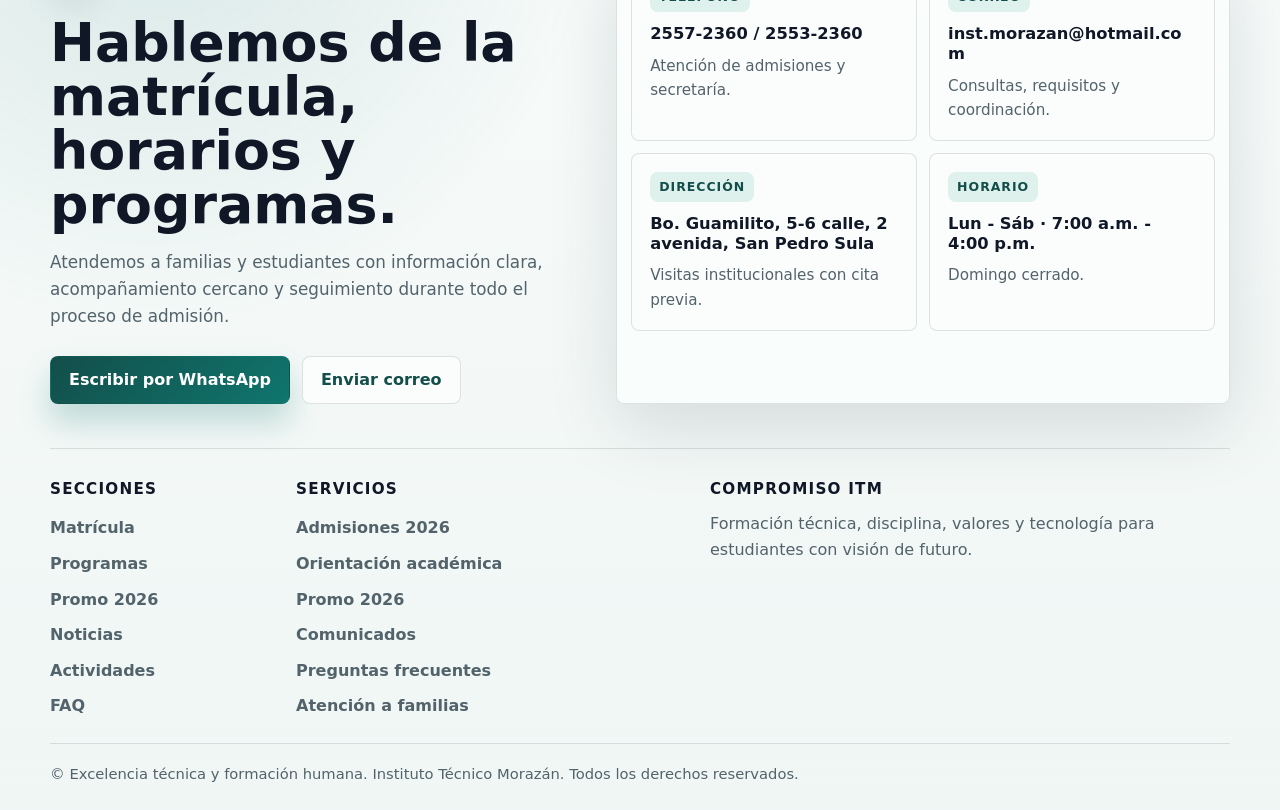
==== commit 167c6879: "Add files via upload" ====
--- a/index.html
+++ b/index.html
@@ -104,11 +104,12 @@
         </div>
 
         <nav class="nav-links" id="mainNav" aria-label="Navegacion principal">
-          <a href="#matricula">Matr&iacute;cula</a>
-          <a href="#programas">Programas</a>
-          <a href="#noticias">Noticias</a>
-          <a href="#actividades">Actividades</a>
-          <a href="#faq">FAQ</a>
+          <a href="#matricula">Matr&iacute;cula</a>
+          <a href="#programas">Programas</a>
+          <a href="#promo2026">Promo 2026</a>
+          <a href="#noticias">Noticias</a>
+          <a href="#actividades">Actividades</a>
+          <a href="#faq">FAQ</a>
           <a href="#contacto" class="button button-small">Cont&aacute;ctanos</a>
         </nav>
       </div>
@@ -150,14 +151,24 @@
       </section>
 
       <!-- Programas academicos: contenido desde js/sections/programas.js -->
-      <section id="programas" class="section section-alt section-reveal">
-        <div class="container">
-          <header class="section-header">
-            <div><span class="eyebrow"></span><h2></h2><p></p></div>
-          </header>
-          <div class="program-grid"></div>
-        </div>
-      </section>
+      <section id="programas" class="section section-alt section-reveal">
+        <div class="container">
+          <header class="section-header">
+            <div><span class="eyebrow"></span><h2></h2><p></p></div>
+          </header>
+          <div class="program-grid"></div>
+        </div>
+      </section>
+
+      <!-- Promo 2026: contenido desde js/sections/promo2026.js -->
+      <section id="promo2026" class="section section-reveal">
+        <div class="container">
+          <header class="section-header">
+            <div><span class="eyebrow"></span><h2></h2><p></p></div>
+          </header>
+          <div class="promo-grid"></div>
+        </div>
+      </section>
 
       <!-- Noticias: contenido desde js/sections/noticias.js -->
       <section id="noticias" class="section section-reveal">
@@ -226,11 +237,12 @@
       <div class="container footer-directory">
         <div class="footer-links">
           <h3>Secciones</h3>
-          <a href="#matricula">Matr&iacute;cula</a>
-          <a href="#programas">Programas</a>
-          <a href="#noticias">Noticias</a>
-          <a href="#actividades">Actividades</a>
-          <a href="#faq">FAQ</a>
+          <a href="#matricula">Matr&iacute;cula</a>
+          <a href="#programas">Programas</a>
+          <a href="#promo2026">Promo 2026</a>
+          <a href="#noticias">Noticias</a>
+          <a href="#actividades">Actividades</a>
+          <a href="#faq">FAQ</a>
         </div>
         <div class="footer-links"></div>
         <div class="footer-note"><h3></h3><p></p></div>
@@ -264,9 +276,10 @@
     <!-- JavaScript: contenido, secciones, render y comportamiento -->
     <script src="js/content.js" defer></script>
     <script src="js/sections/inicio.js" defer></script>
-    <script src="js/sections/matricula.js" defer></script>
-    <script src="js/sections/programas.js" defer></script>
-    <script src="js/sections/noticias.js" defer></script>
+    <script src="js/sections/matricula.js" defer></script>
+    <script src="js/sections/programas.js" defer></script>
+    <script src="js/sections/promo2026.js" defer></script>
+    <script src="js/sections/noticias.js" defer></script>
     <script src="js/sections/actividades.js" defer></script>
     <script src="js/sections/faq.js" defer></script>
     <script src="js/sections/contacto.js" defer></script>
@@ -277,4 +290,4 @@
     <script src="js/reveal.js" defer></script>
     <script src="js/main.js" defer></script>
   </body>
-</html>+</html>
--- a/css/style.css
+++ b/css/style.css
@@ -493,7 +493,7 @@
 }
 
 .program-grid {
-  grid-template-columns: repeat(4, 1fr);
+  grid-template-columns: repeat(3, 1fr);
 }
 
 .activity-grid {
@@ -546,6 +546,318 @@
 
 .program-card p {
   margin-top: auto;
+}
+
+/* Promo 2026 */
+.promo-grid {
+  display: grid;
+  grid-template-columns: repeat(3, 1fr);
+  gap: 14px;
+}
+
+.promo-card {
+  min-height: 330px;
+  display: flex;
+  flex-direction: column;
+  padding: 22px;
+}
+
+.promo-card-header {
+  display: flex;
+  align-items: center;
+  justify-content: space-between;
+  gap: 12px;
+}
+
+.promo-card h3 {
+  font-size: 1.42rem;
+}
+
+.promo-card p {
+  margin-bottom: 24px;
+}
+
+.promo-card .button {
+  width: 100%;
+  margin-top: auto;
+}
+
+/* Paginas de bachillerato */
+.career-page {
+  background:
+    linear-gradient(180deg, var(--bg-strong), var(--bg) 62%, var(--bg-strong)),
+    var(--bg);
+}
+
+.career-hero {
+  position: relative;
+  min-height: 68svh;
+  display: grid;
+  align-items: end;
+  overflow: hidden;
+  color: var(--white);
+  isolation: isolate;
+}
+
+.career-hero::before,
+.career-hero::after {
+  content: "";
+  position: absolute;
+  inset: 0;
+}
+
+.career-hero::before {
+  z-index: -2;
+  background:
+    linear-gradient(120deg, rgba(4, 14, 16, 0.96), rgba(15, 118, 110, 0.74) 48%, rgba(245, 158, 11, 0.24)),
+    url("../img/hero-campus.png") center / cover;
+}
+
+.career-hero::after {
+  z-index: -1;
+  background:
+    linear-gradient(90deg, rgba(4, 14, 16, 0.28), transparent 52%),
+    linear-gradient(180deg, transparent 36%, rgba(4, 14, 16, 0.9));
+}
+
+.career-nav {
+  position: absolute;
+  top: 18px;
+  left: 0;
+  right: 0;
+  z-index: 2;
+}
+
+.career-nav .container {
+  display: flex;
+  align-items: center;
+  justify-content: space-between;
+  gap: 16px;
+}
+
+.career-nav .brand-copy strong,
+.career-nav .brand-copy small {
+  color: var(--white);
+}
+
+.career-hero-content {
+  position: relative;
+  padding: 118px 0 48px;
+}
+
+.promo-logo-mark {
+  position: absolute;
+  right: clamp(18px, 4vw, 54px);
+  bottom: 72px;
+  width: clamp(104px, 13vw, 158px);
+  height: auto;
+  opacity: 0.92;
+  filter: drop-shadow(0 18px 30px rgba(0, 0, 0, 0.36));
+}
+
+.career-hero h1 {
+  max-width: 820px;
+  margin: 18px 0;
+  font-size: clamp(3rem, 6.4vw, 5.65rem);
+  line-height: 0.95;
+}
+
+.career-hero p {
+  max-width: 720px;
+  color: rgba(255, 255, 255, 0.84);
+  font-size: clamp(1.05rem, 2vw, 1.24rem);
+}
+
+.career-actions,
+.social-row {
+  display: flex;
+  flex-wrap: wrap;
+  gap: 12px;
+  margin-top: 28px;
+}
+
+.career-actions {
+  max-width: 720px;
+}
+
+.career-overview {
+  display: grid;
+  grid-template-columns: minmax(0, 1.1fr) minmax(330px, 0.9fr);
+  gap: 14px;
+  align-items: stretch;
+}
+
+.career-panel,
+.student-card,
+.social-card {
+  padding: 22px;
+}
+
+.career-panel h2,
+.social-card h2 {
+  margin: 12px 0 10px;
+  font-size: clamp(1.8rem, 3vw, 2.6rem);
+  line-height: 1;
+}
+
+.career-panel p,
+.student-card p,
+.social-card p {
+  color: var(--muted);
+}
+
+.career-list,
+.student-list {
+  display: grid;
+  gap: 10px;
+  margin: 18px 0 0;
+  padding: 0;
+  list-style: none;
+}
+
+.career-list li,
+.student-list li {
+  padding: 12px 14px;
+  border: 1px solid var(--line);
+  border-radius: var(--radius);
+  background: var(--surface-solid);
+  color: var(--muted);
+  font-weight: 700;
+}
+
+.career-stats {
+  display: grid;
+  gap: 14px;
+}
+
+.career-stats article {
+  padding: 22px;
+}
+
+.career-stats strong {
+  display: block;
+  color: var(--primary-strong);
+  font-size: 2.3rem;
+  line-height: 1;
+}
+
+.career-stats span {
+  display: block;
+  margin-top: 8px;
+  color: var(--muted);
+  font-weight: 800;
+}
+
+.student-grid {
+  display: grid;
+  grid-template-columns: repeat(3, 1fr);
+  gap: 14px;
+}
+
+.student-avatar {
+  width: 72px;
+  height: 72px;
+  display: grid;
+  place-items: center;
+  border-radius: var(--radius);
+  background: linear-gradient(135deg, var(--primary-strong), var(--primary));
+  color: var(--white);
+  font-weight: 950;
+  letter-spacing: 0.04em;
+}
+
+.student-card h3 {
+  margin-top: 18px;
+}
+
+.social-card {
+  display: grid;
+  grid-template-columns: minmax(0, 1fr) auto;
+  gap: 24px;
+  align-items: center;
+}
+
+.tiktok-card {
+  grid-template-columns: minmax(0, 1fr) auto;
+}
+
+.tiktok-preview-grid {
+  grid-column: 1 / -1;
+  display: grid;
+  grid-template-columns: repeat(3, 1fr);
+  gap: 12px;
+}
+
+.tiktok-preview-grid article,
+.tiktok-preview-grid a {
+  min-height: 210px;
+  display: flex;
+  flex-direction: column;
+  justify-content: flex-end;
+  padding: 16px;
+  border: 1px solid var(--line);
+  border-radius: var(--radius);
+  background:
+    linear-gradient(180deg, rgba(4, 14, 16, 0.05), rgba(4, 14, 16, 0.88)),
+    linear-gradient(135deg, var(--primary-strong), #111827 58%, var(--accent));
+  color: var(--white);
+  overflow: hidden;
+  transition: transform 0.2s ease, border-color 0.2s ease, box-shadow 0.2s ease;
+}
+
+.tiktok-preview-grid a:hover {
+  transform: translateY(-3px);
+  border-color: color-mix(in srgb, var(--primary) 65%, var(--line));
+  box-shadow: var(--shadow-soft);
+}
+
+.tiktok-preview-grid span {
+  width: max-content;
+  padding: 5px 9px;
+  border-radius: var(--radius);
+  background: rgba(255, 255, 255, 0.14);
+  color: #d7fffa;
+  font-size: 0.78rem;
+  font-weight: 900;
+  text-transform: uppercase;
+  letter-spacing: 0.08em;
+}
+
+.tiktok-preview-grid strong {
+  margin-top: 10px;
+  line-height: 1.2;
+}
+
+.tiktok-actions {
+  display: flex;
+  justify-content: flex-end;
+}
+
+.tiktok-embed-wrap {
+  grid-column: 1 / -1;
+  display: grid;
+  justify-items: stretch;
+  padding: 10px;
+  border: 1px solid var(--line);
+  border-radius: 12px;
+  background: var(--surface-solid);
+  overflow: hidden;
+}
+
+.tiktok-embed-wrap .tiktok-embed {
+  width: 100% !important;
+  max-width: none !important;
+  min-width: 0 !important;
+  margin: 0;
+  border-radius: 10px;
+  overflow: hidden;
+}
+
+.tiktok-embed-wrap iframe {
+  width: 100% !important;
+  max-width: none !important;
+  min-width: 0 !important;
+  border-radius: 10px;
 }
 
 /* Noticias */
@@ -1075,8 +1387,30 @@
   }
 
   .program-grid,
-  .activity-grid {
+  .activity-grid,
+  .promo-grid,
+  .student-grid {
     grid-template-columns: repeat(2, 1fr);
+  }
+
+  .career-overview,
+  .social-card,
+  .tiktok-card {
+    grid-template-columns: 1fr;
+  }
+
+  .promo-logo-mark {
+    position: static;
+    width: 118px;
+    margin-bottom: 18px;
+  }
+
+  .tiktok-actions {
+    justify-content: flex-start;
+  }
+
+  .tiktok-preview-grid {
+    grid-template-columns: 1fr;
   }
 }
 
@@ -1159,7 +1493,9 @@
   }
 
   .program-grid,
-  .activity-grid {
+  .activity-grid,
+  .promo-grid,
+  .student-grid {
     grid-template-columns: 1fr;
   }
 
@@ -1190,4 +1526,4 @@
   .footer-links {
     justify-items: start;
   }
-}+}
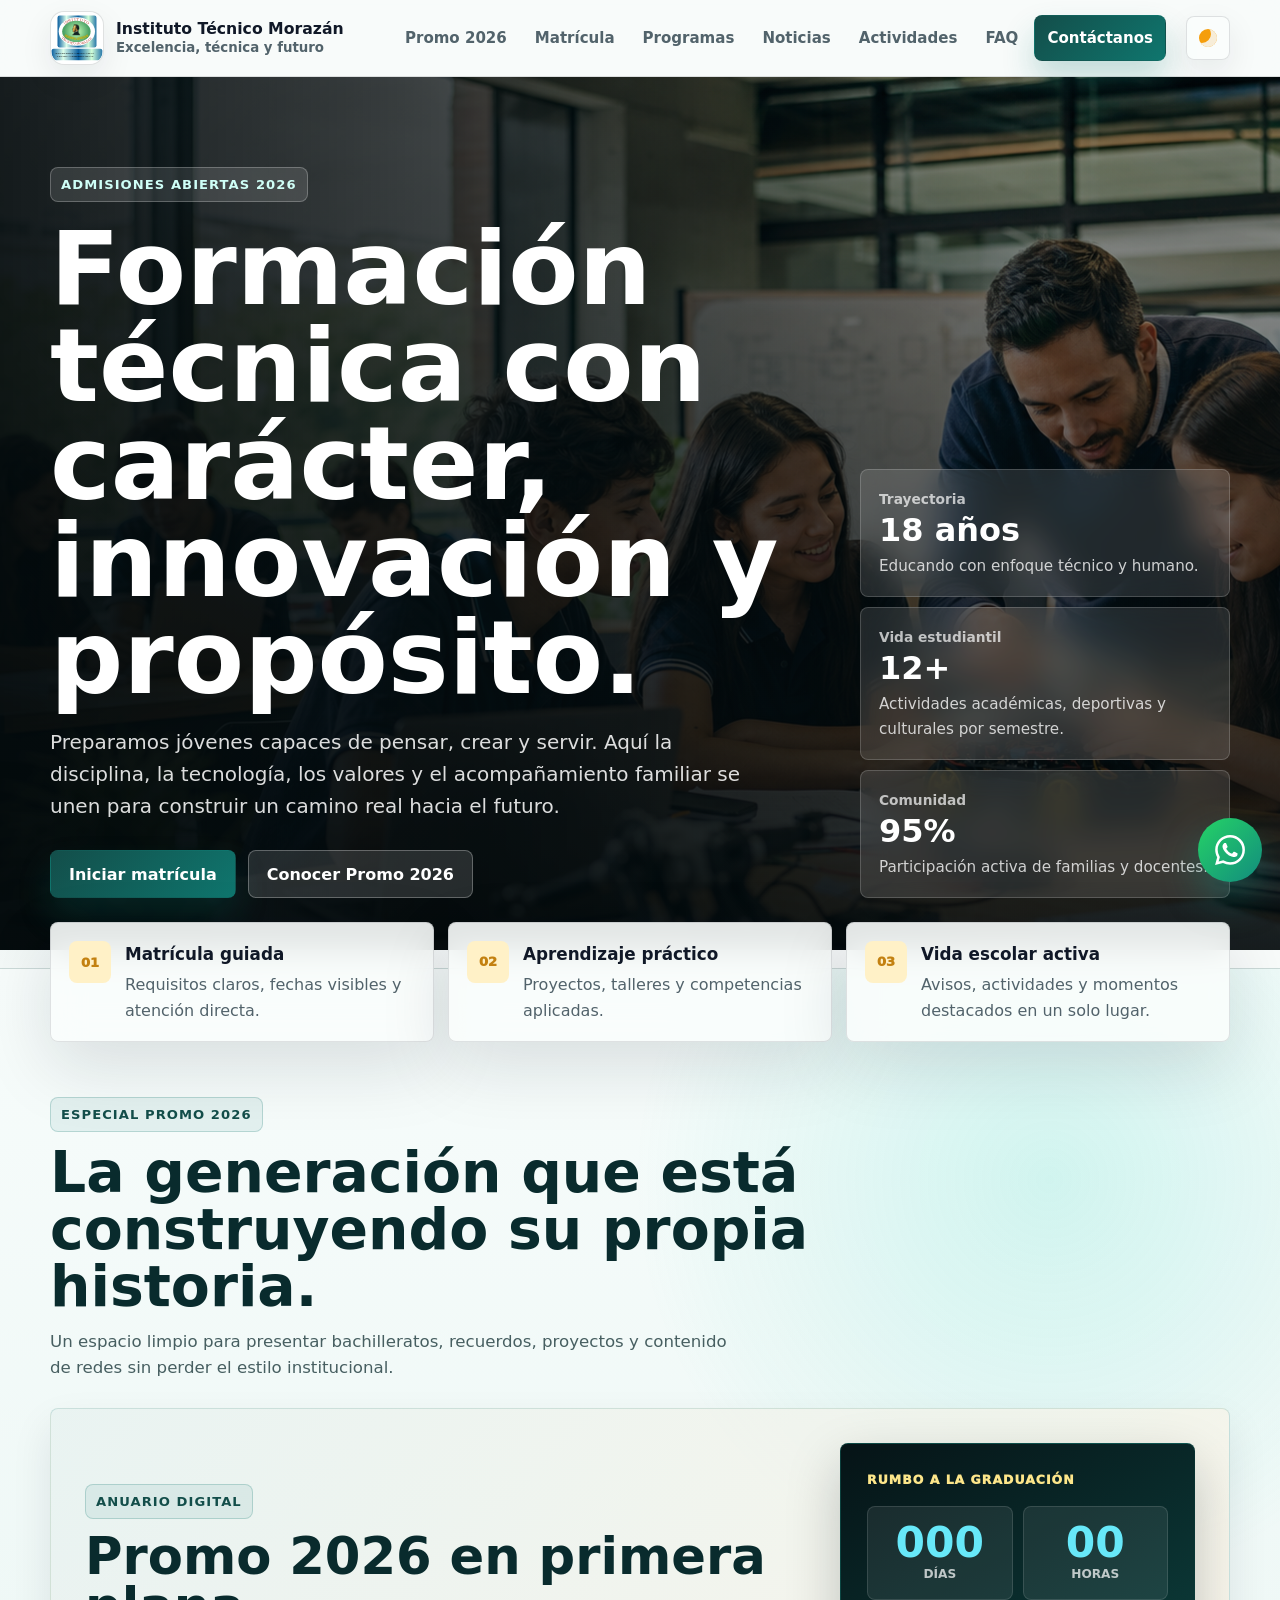
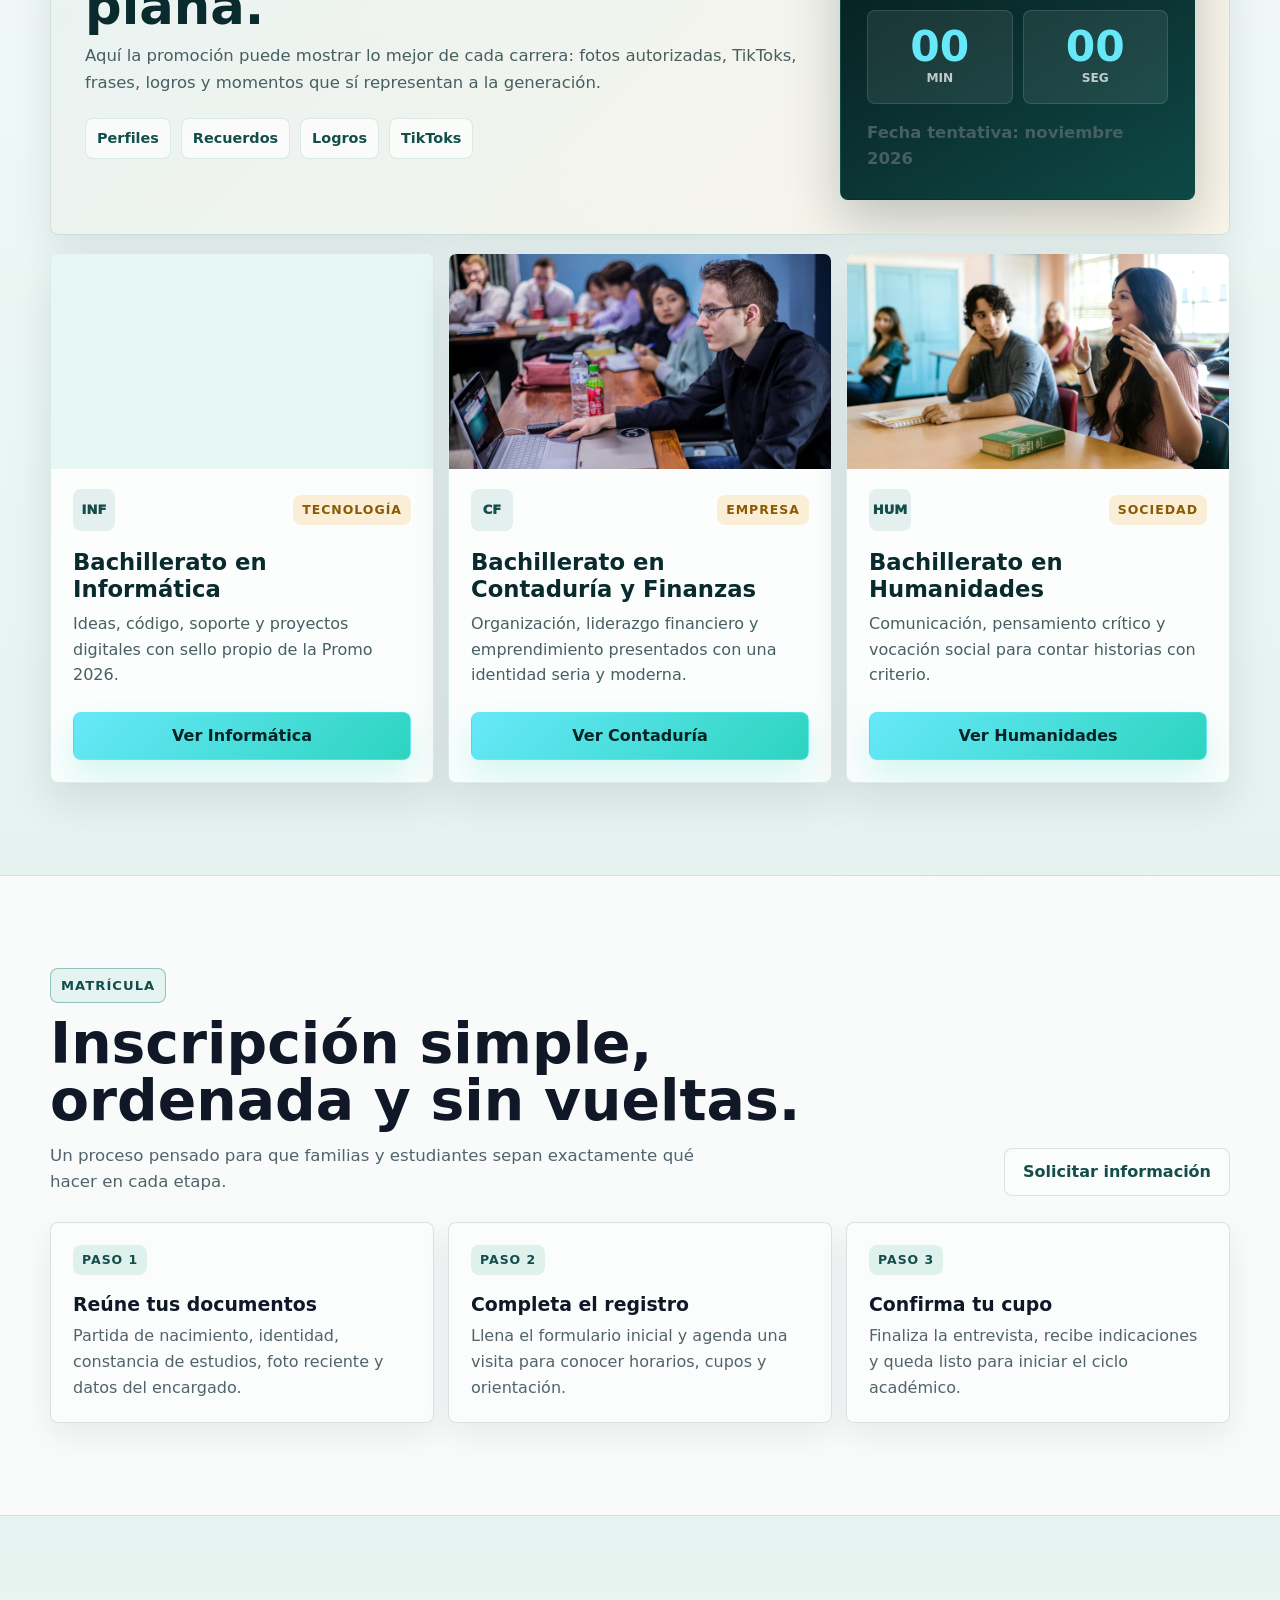
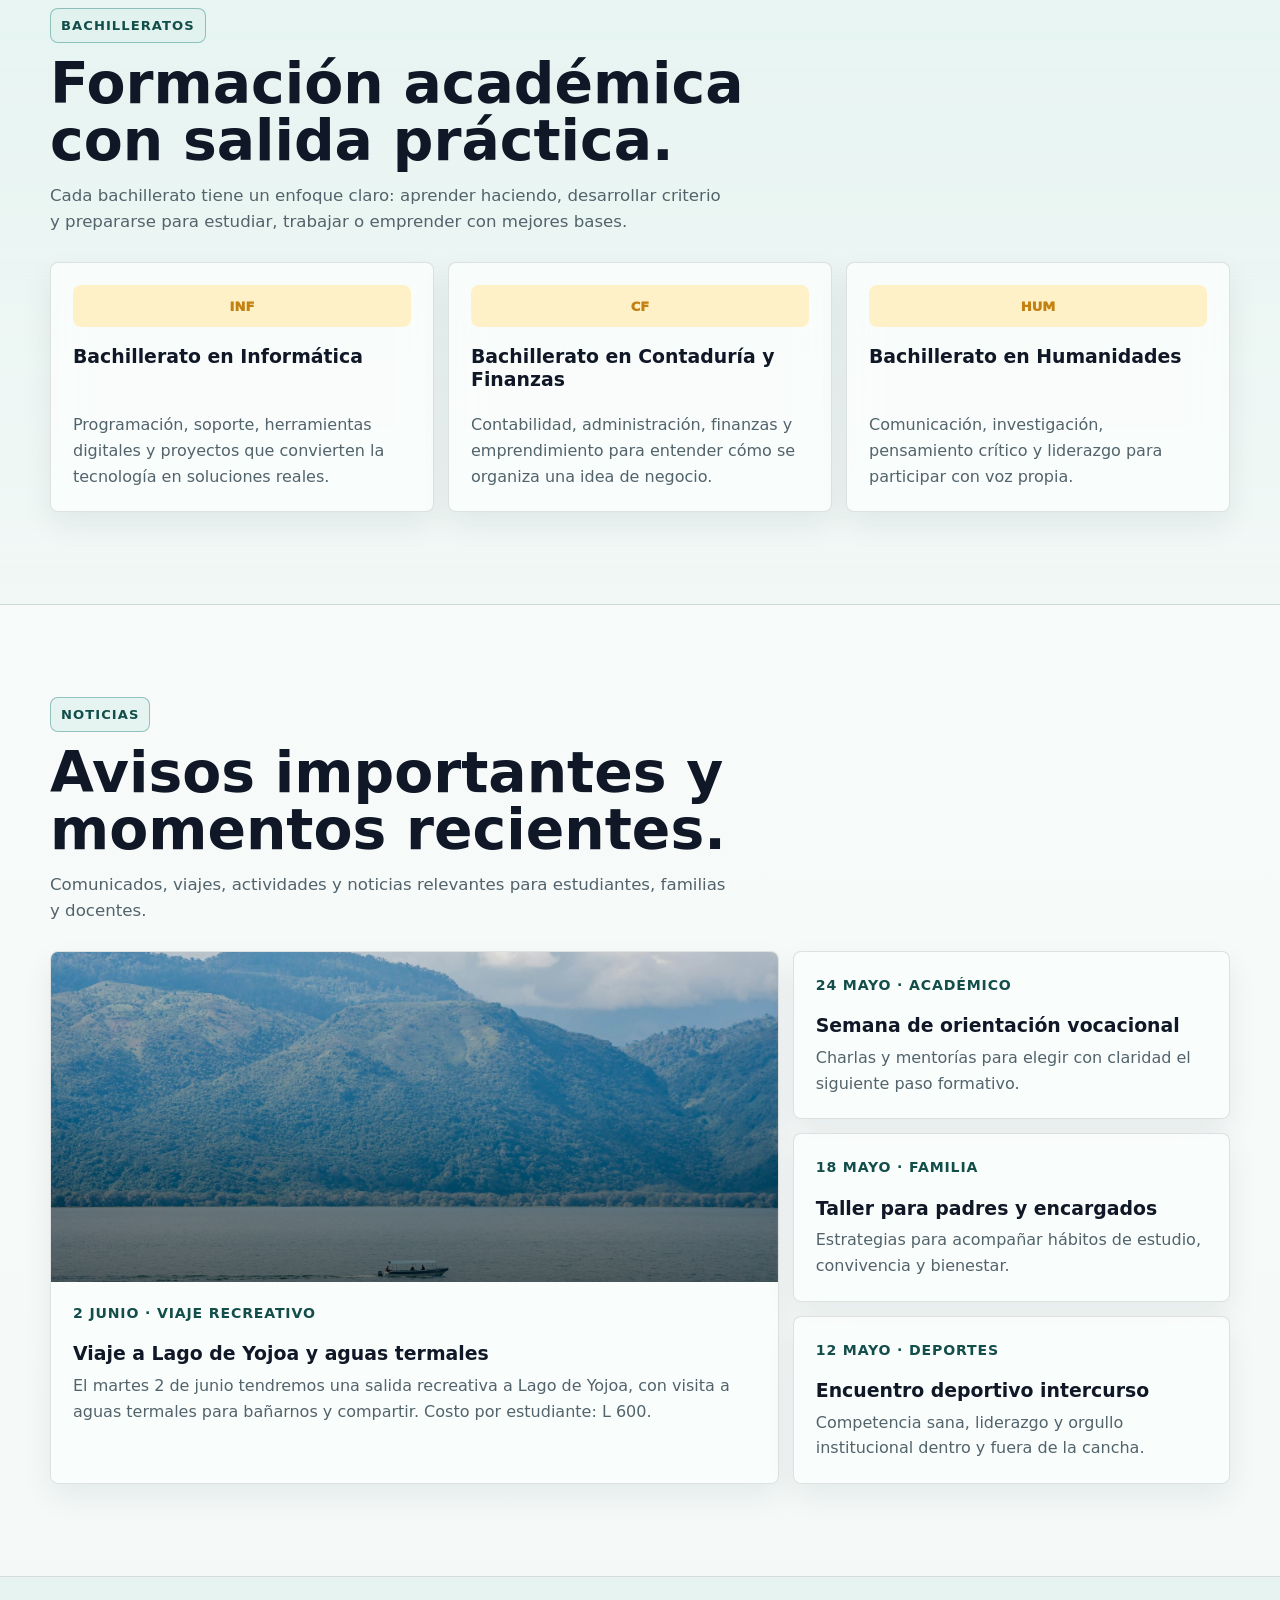
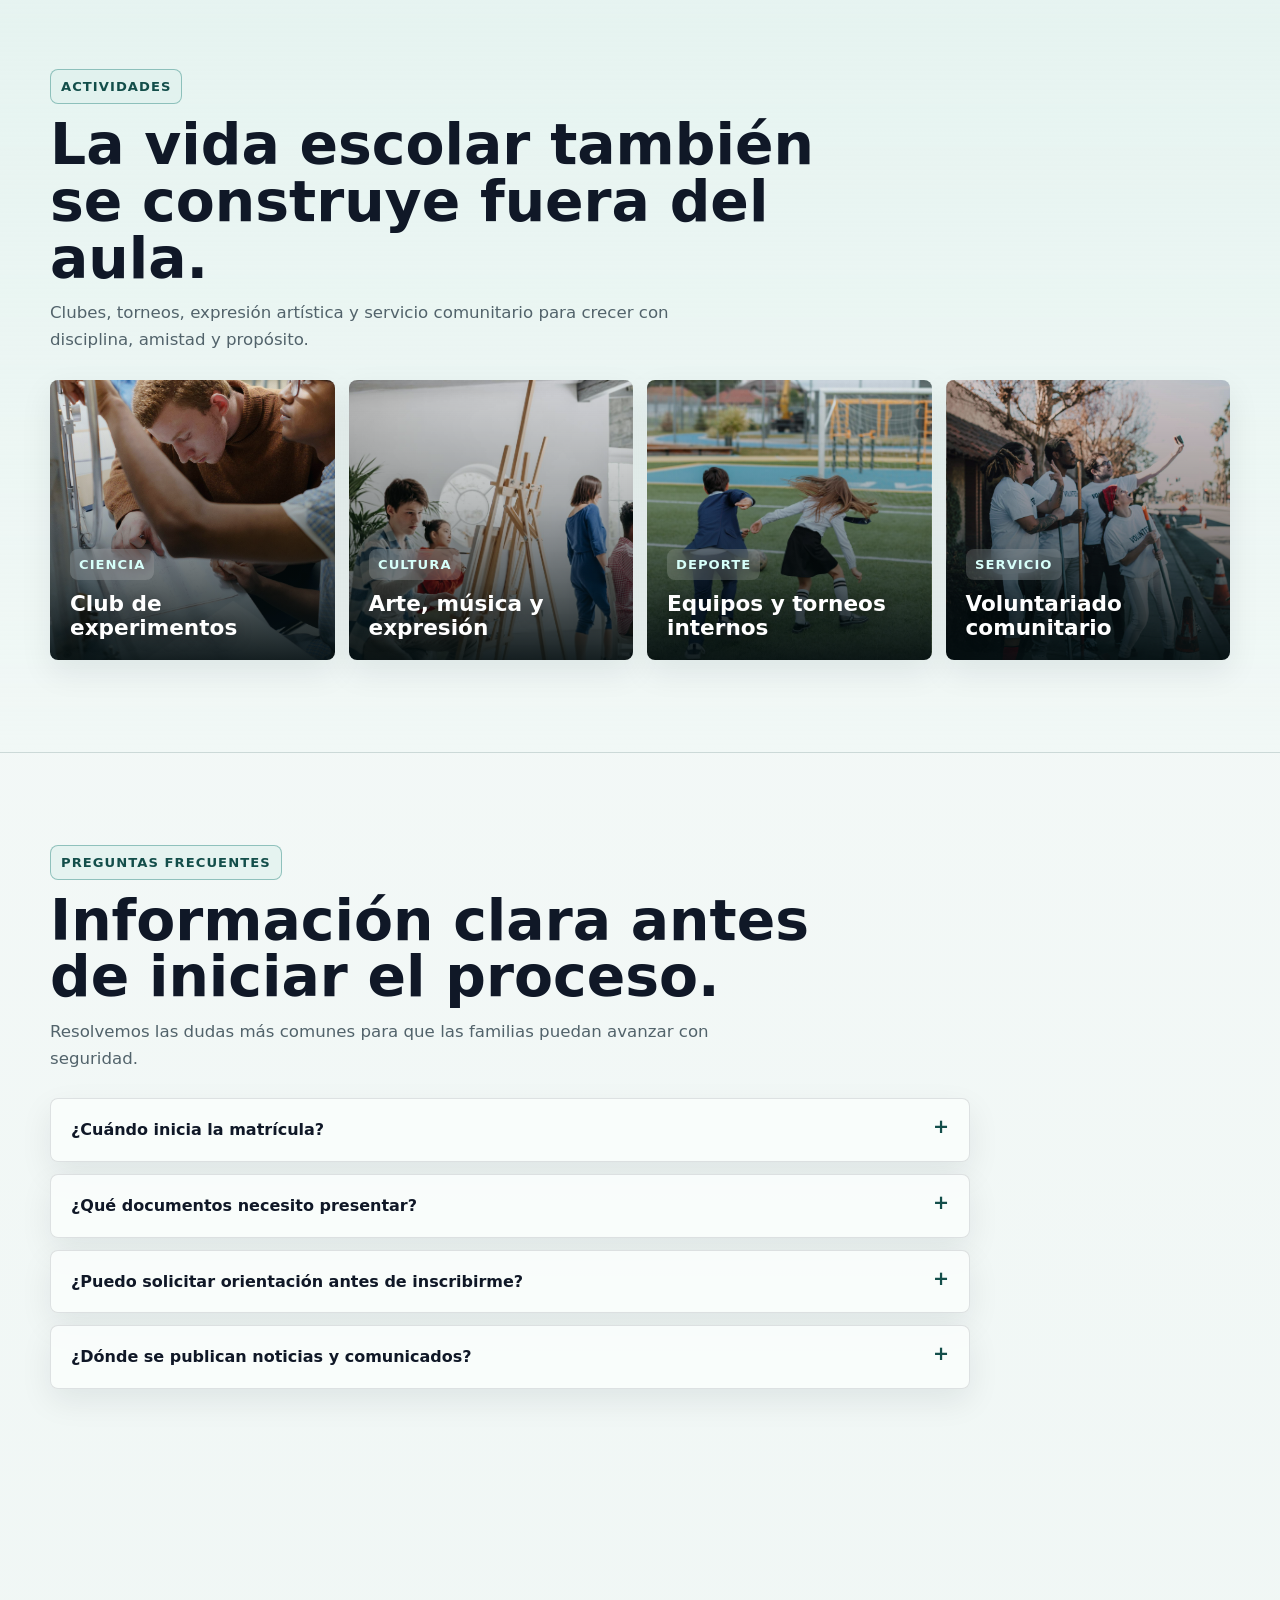
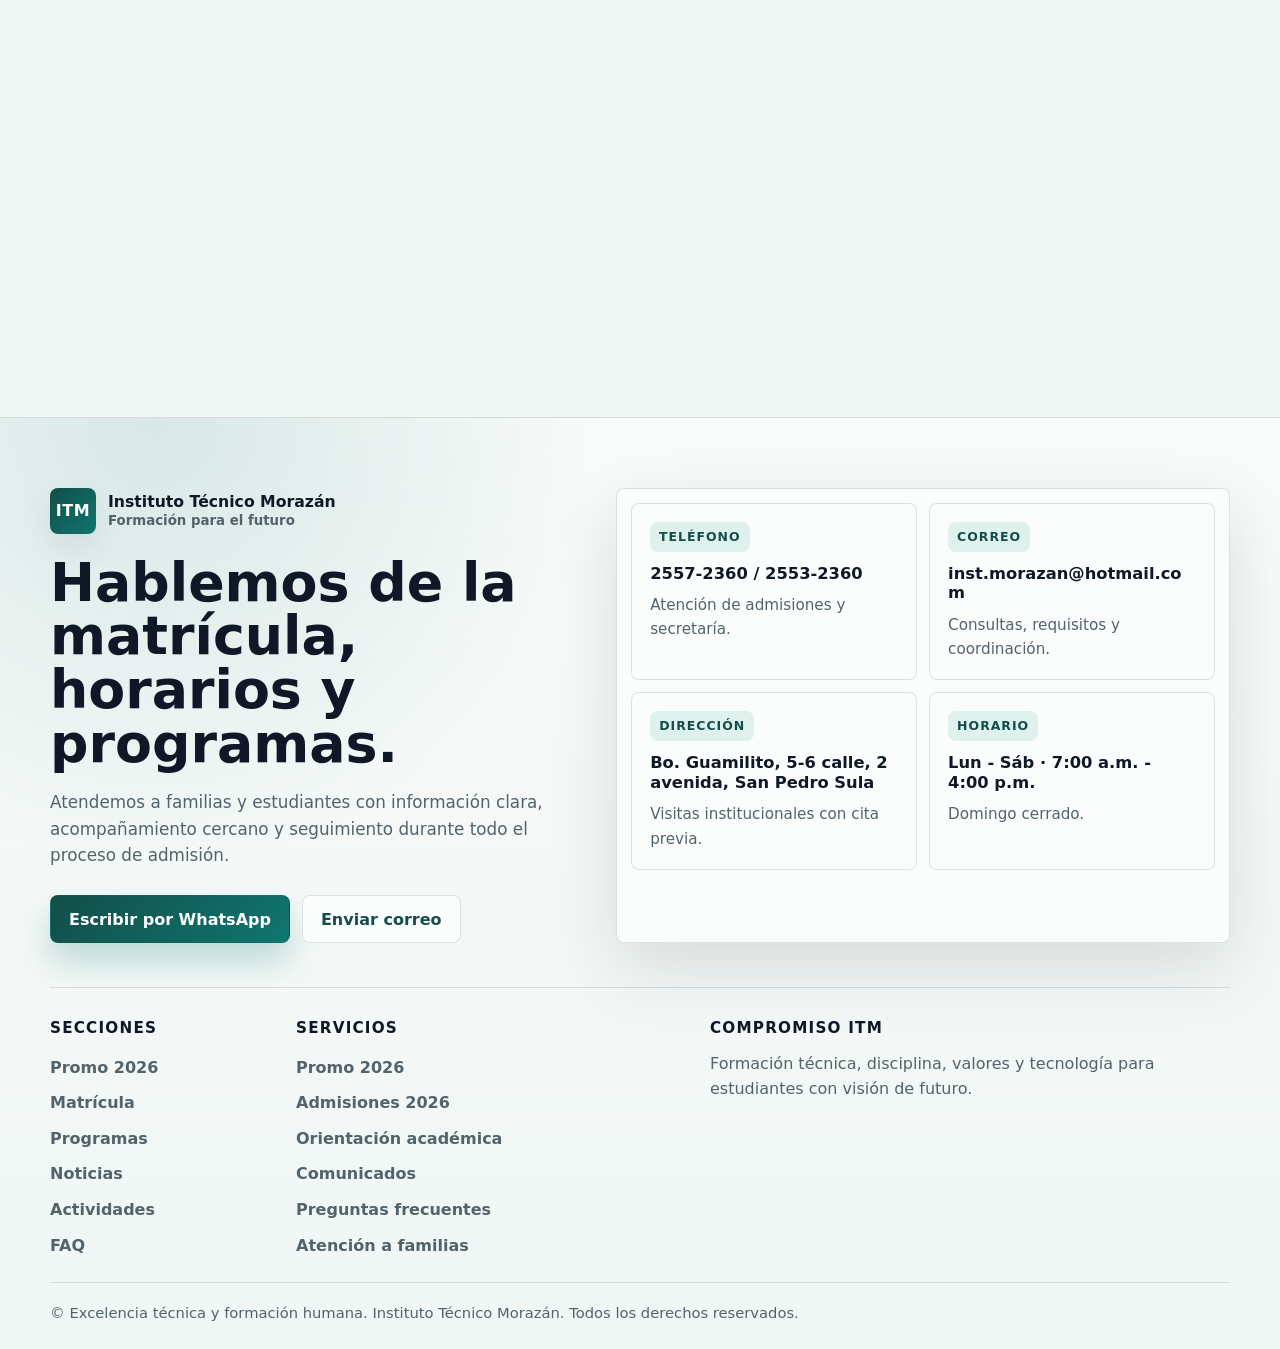
==== commit 16e31427: "Add files via upload" ====
--- a/index.html
+++ b/index.html
@@ -33,7 +33,7 @@
       content="Formamos j&oacute;venes con visi&oacute;n t&eacute;cnica, valores, liderazgo y herramientas reales para construir su futuro."
     />
     <meta property="og:url" content="https://www.tecmorazan.edu.hn/" />
-    <meta property="og:image" content="https://www.tecmorazan.edu.hn/img/og-cover.png" />
+    <meta property="og:image" content="https://www.tecmorazan.edu.hn/assets/img/pages/og-cover.png" />
     <meta property="og:image:alt" content="Estudiantes del Instituto T&eacute;cnico Moraz&aacute;n trabajando en proyectos t&eacute;cnicos." />
 
     <!-- Twitter / X -->
@@ -43,13 +43,13 @@
       name="twitter:description"
       content="Educaci&oacute;n t&eacute;cnica moderna con valores, tecnolog&iacute;a, actividades y matr&iacute;cula abierta."
     />
-    <meta name="twitter:image" content="https://www.tecmorazan.edu.hn/img/og-cover.png" />
+    <meta name="twitter:image" content="https://www.tecmorazan.edu.hn/assets/img/pages/og-cover.png" />
 
     <!-- Recursos -->
-    <link rel="icon" href="img/favicon.svg" type="image/svg+xml" />
+    <link rel="icon" href="assets/img/brand/favicon.svg" type="image/svg+xml" />
     <link rel="manifest" href="site.webmanifest" />
-    <link rel="preload" href="img/hero-campus.png" as="image" />
-    <link rel="stylesheet" href="css/style.css" />
+    <link rel="preload" href="assets/img/pages/hero-campus.png" as="image" />
+    <link rel="stylesheet" href="assets/css/style.css" />
 
     <!-- Datos estructurados para buscadores -->
     <script type="application/ld+json">
@@ -58,8 +58,8 @@
         "@type": "EducationalOrganization",
         "name": "Instituto T\u00e9cnico Moraz\u00e1n",
         "url": "https://www.tecmorazan.edu.hn/",
-        "logo": "https://www.tecmorazan.edu.hn/img/favicon.svg",
-        "image": "https://www.tecmorazan.edu.hn/img/hero-campus.png",
+        "logo": "https://www.tecmorazan.edu.hn/assets/img/brand/favicon.svg",
+        "image": "https://www.tecmorazan.edu.hn/assets/img/pages/hero-campus.png",
         "description": "Institucion educativa enfocada en formacion tecnica, valores, tecnologia y desarrollo integral.",
         "address": {
           "@type": "PostalAddress",
@@ -86,7 +86,7 @@
       <div class="container navbar">
         <a class="brand" href="#top" aria-label="Ir al inicio">
           <span class="brand-logo" aria-hidden="true">
-            <img src="img/logo itm svg.svg" alt="" />
+            <img src="assets/img/brand/logo-itm.svg" alt="" />
           </span>
           <span class="brand-copy">
             <strong>Instituto T&eacute;cnico Moraz&aacute;n</strong>
@@ -103,10 +103,10 @@
           </button>
         </div>
 
-        <nav class="nav-links" id="mainNav" aria-label="Navegacion principal">
+        <nav class="nav-links" id="mainNav" aria-label="Navegacion principal">
+          <a href="#promo2026">Promo 2026</a>
           <a href="#matricula">Matr&iacute;cula</a>
           <a href="#programas">Programas</a>
-          <a href="#promo2026">Promo 2026</a>
           <a href="#noticias">Noticias</a>
           <a href="#actividades">Actividades</a>
           <a href="#faq">FAQ</a>
@@ -116,10 +116,10 @@
     </header>
 
     <main id="top">
-      <!-- Hero principal: contenido desde js/sections/inicio.js -->
+      <!-- Hero principal: contenido desde assets/js/sections/inicio.js -->
       <section class="hero section-reveal">
         <div class="hero-media" aria-hidden="true">
-          <img src="img/hero-campus.png" alt="" />
+          <img src="assets/img/pages/hero-campus.png" alt="" />
         </div>
         <div class="hero-shade" aria-hidden="true"></div>
 
@@ -134,15 +134,43 @@
         </div>
       </section>
 
-      <!-- Bloques de confianza: contenido desde js/sections/inicio.js -->
-      <section class="quick-info section-reveal" aria-label="Informacion rapida">
-        <div class="container quick-grid"></div>
-      </section>
-
-      <!-- Matricula: contenido desde js/sections/matricula.js -->
-      <section id="matricula" class="section section-reveal">
-        <div class="container">
-          <header class="section-header">
+      <!-- Bloques de confianza: contenido desde assets/js/sections/inicio.js -->
+      <section class="quick-info section-reveal" aria-label="Informacion rapida">
+        <div class="container quick-grid"></div>
+      </section>
+
+      <!-- Promo 2026: contenido desde assets/js/sections/promo2026.js -->
+      <section id="promo2026" class="section promo-section section-reveal">
+        <div class="container">
+          <header class="section-header">
+            <div><span class="eyebrow"></span><h2></h2><p></p></div>
+          </header>
+          <article class="promo-spotlight">
+            <div class="promo-spotlight-copy">
+              <span class="eyebrow"></span>
+              <h3></h3>
+              <p></p>
+              <div class="promo-ideas" aria-label="Ideas para destacar la Promo 2026"></div>
+            </div>
+            <div class="promo-countdown-card">
+              <span class="promo-countdown-label"></span>
+              <div class="promo-countdown" aria-label="Cuenta regresiva tentativa para la graduaci&oacute;n">
+                <span><strong data-countdown-unit="days">000</strong>d&iacute;as</span>
+                <span><strong data-countdown-unit="hours">00</strong>horas</span>
+                <span><strong data-countdown-unit="minutes">00</strong>min</span>
+                <span><strong data-countdown-unit="seconds">00</strong>seg</span>
+              </div>
+              <p class="promo-countdown-note"></p>
+            </div>
+          </article>
+          <div class="promo-grid"></div>
+        </div>
+      </section>
+
+      <!-- Matricula: contenido desde assets/js/sections/matricula.js -->
+      <section id="matricula" class="section section-reveal">
+        <div class="container">
+          <header class="section-header">
             <div><span class="eyebrow"></span><h2></h2><p></p></div>
             <a class="button button-secondary" href="#contacto"></a>
           </header>
@@ -150,7 +178,7 @@
         </div>
       </section>
 
-      <!-- Programas academicos: contenido desde js/sections/programas.js -->
+      <!-- Programas academicos: contenido desde assets/js/sections/programas.js -->
       <section id="programas" class="section section-alt section-reveal">
         <div class="container">
           <header class="section-header">
@@ -160,19 +188,9 @@
         </div>
       </section>
 
-      <!-- Promo 2026: contenido desde js/sections/promo2026.js -->
-      <section id="promo2026" class="section section-reveal">
+      <!-- Noticias: contenido desde assets/js/sections/noticias.js -->
+      <section id="noticias" class="section section-reveal">
         <div class="container">
-          <header class="section-header">
-            <div><span class="eyebrow"></span><h2></h2><p></p></div>
-          </header>
-          <div class="promo-grid"></div>
-        </div>
-      </section>
-
-      <!-- Noticias: contenido desde js/sections/noticias.js -->
-      <section id="noticias" class="section section-reveal">
-        <div class="container">
           <header class="section-header">
             <div><span class="eyebrow"></span><h2></h2><p></p></div>
           </header>
@@ -188,7 +206,7 @@
         </div>
       </section>
 
-      <!-- Actividades: contenido desde js/sections/actividades.js -->
+      <!-- Actividades: contenido desde assets/js/sections/actividades.js -->
       <section id="actividades" class="section section-alt section-reveal">
         <div class="container">
           <header class="section-header">
@@ -198,7 +216,7 @@
         </div>
       </section>
 
-      <!-- Preguntas frecuentes: contenido desde js/sections/faq.js -->
+      <!-- Preguntas frecuentes: contenido desde assets/js/sections/faq.js -->
       <section id="faq" class="section section-reveal">
         <div class="container">
           <header class="section-header">
@@ -208,7 +226,7 @@
         </div>
       </section>
 
-      <!-- Llamado final: contenido desde js/sections/contacto.js -->
+      <!-- Llamado final: contenido desde assets/js/sections/contacto.js -->
       <section class="section section-reveal">
         <div class="container">
           <article class="cta-band">
@@ -219,7 +237,7 @@
       </section>
     </main>
 
-    <!-- Footer / contacto: contenido desde js/sections/contacto.js -->
+    <!-- Footer / contacto: contenido desde assets/js/sections/contacto.js -->
     <footer id="contacto" class="site-footer">
       <div class="container footer-contact">
         <div class="footer-intro">
@@ -235,11 +253,11 @@
       </div>
 
       <div class="container footer-directory">
-        <div class="footer-links">
-          <h3>Secciones</h3>
+        <div class="footer-links">
+          <h3>Secciones</h3>
+          <a href="#promo2026">Promo 2026</a>
           <a href="#matricula">Matr&iacute;cula</a>
           <a href="#programas">Programas</a>
-          <a href="#promo2026">Promo 2026</a>
           <a href="#noticias">Noticias</a>
           <a href="#actividades">Actividades</a>
           <a href="#faq">FAQ</a>
@@ -274,20 +292,20 @@
     </noscript>
 
     <!-- JavaScript: contenido, secciones, render y comportamiento -->
-    <script src="js/content.js" defer></script>
-    <script src="js/sections/inicio.js" defer></script>
-    <script src="js/sections/matricula.js" defer></script>
-    <script src="js/sections/programas.js" defer></script>
-    <script src="js/sections/promo2026.js" defer></script>
-    <script src="js/sections/noticias.js" defer></script>
-    <script src="js/sections/actividades.js" defer></script>
-    <script src="js/sections/faq.js" defer></script>
-    <script src="js/sections/contacto.js" defer></script>
-    <script src="js/renderer.js" defer></script>
-    <script src="js/theme.js" defer></script>
-    <script src="js/menu.js" defer></script>
-    <script src="js/router.js" defer></script>
-    <script src="js/reveal.js" defer></script>
-    <script src="js/main.js" defer></script>
+    <script src="assets/js/core/content.js" defer></script>
+    <script src="assets/js/sections/inicio.js" defer></script>
+    <script src="assets/js/sections/matricula.js" defer></script>
+    <script src="assets/js/sections/programas.js" defer></script>
+    <script src="assets/js/sections/promo2026.js" defer></script>
+    <script src="assets/js/sections/noticias.js" defer></script>
+    <script src="assets/js/sections/actividades.js" defer></script>
+    <script src="assets/js/sections/faq.js" defer></script>
+    <script src="assets/js/sections/contacto.js" defer></script>
+    <script src="assets/js/core/renderer.js" defer></script>
+    <script src="assets/js/core/theme.js" defer></script>
+    <script src="assets/js/core/menu.js" defer></script>
+    <script src="assets/js/core/router.js" defer></script>
+    <script src="assets/js/core/reveal.js" defer></script>
+    <script src="assets/js/core/main.js" defer></script>
   </body>
 </html>
--- a/assets/css/style.css
+++ b/assets/css/style.css
@@ -0,0 +1,2287 @@
+/* =========================================================
+   Instituto Tecnico Morazan
+   Hoja de estilos principal
+   ========================================================= */
+
+/* Tokens de diseno */
+:root {
+  color-scheme: light;
+  --bg: #edf5f3;
+  --bg-strong: #f8fbfa;
+  --surface: rgba(250, 253, 252, 0.9);
+  --surface-solid: #fbfdfc;
+  --surface-soft: #dff1ed;
+  --text: #101827;
+  --muted: #52636b;
+  --line: rgba(16, 24, 39, 0.12);
+  --primary: #0f766e;
+  --primary-strong: #134e4a;
+  --accent: #f59e0b;
+  --accent-soft: #fff1c7;
+  --ink: #061316;
+  --white: #ffffff;
+  --shadow: 0 24px 70px rgba(16, 24, 39, 0.13);
+  --shadow-soft: 0 12px 32px rgba(16, 24, 39, 0.08);
+  --radius: 8px;
+}
+
+/* Tema oscuro */
+[data-theme="dark"] {
+  color-scheme: dark;
+  --bg: #071114;
+  --bg-strong: #0d1b1f;
+  --surface: rgba(13, 27, 31, 0.78);
+  --surface-solid: #0f2227;
+  --surface-soft: #102b2d;
+  --text: #edf7f6;
+  --muted: #aab8bd;
+  --line: rgba(237, 247, 246, 0.14);
+  --primary: #2dd4bf;
+  --primary-strong: #99f6e4;
+  --accent: #fbbf24;
+  --accent-soft: rgba(251, 191, 36, 0.12);
+  --ink: #f8fafc;
+  --shadow: 0 24px 70px rgba(0, 0, 0, 0.42);
+  --shadow-soft: 0 12px 32px rgba(0, 0, 0, 0.28);
+}
+
+/* Reset y base */
+* {
+  box-sizing: border-box;
+}
+
+html {
+  scroll-behavior: smooth;
+  scroll-padding-top: 90px;
+}
+
+body {
+  margin: 0;
+  min-width: 320px;
+  background:
+    radial-gradient(circle at 14% 8%, rgba(15, 118, 110, 0.16), transparent 28rem),
+    radial-gradient(circle at 88% 18%, rgba(245, 158, 11, 0.13), transparent 24rem),
+    linear-gradient(180deg, var(--bg-strong) 0%, var(--bg-strong) 44%, var(--bg) 100%);
+  color: var(--text);
+  font-family: "Segoe UI", system-ui, -apple-system, BlinkMacSystemFont, Arial, sans-serif;
+  line-height: 1.6;
+  transition: background-color 0.25s ease, color 0.25s ease;
+}
+
+img {
+  display: block;
+  max-width: 100%;
+}
+
+a {
+  color: inherit;
+  text-decoration: none;
+}
+
+button,
+input,
+textarea {
+  font: inherit;
+}
+
+/* Layout global */
+.container {
+  width: min(1180px, calc(100% - 32px));
+  margin: 0 auto;
+}
+
+/* Header y navegacion */
+.site-header {
+  position: sticky;
+  top: 0;
+  z-index: 50;
+  border-bottom: 1px solid var(--line);
+  background: color-mix(in srgb, var(--bg-strong) 88%, transparent);
+  backdrop-filter: blur(16px);
+}
+
+.navbar {
+  min-height: 76px;
+  display: flex;
+  align-items: center;
+  justify-content: space-between;
+  gap: 20px;
+}
+
+.brand {
+  display: inline-flex;
+  align-items: center;
+  gap: 12px;
+  min-width: 0;
+}
+
+.brand-mark {
+  width: 46px;
+  height: 46px;
+  flex: 0 0 auto;
+  display: grid;
+  place-items: center;
+  border-radius: var(--radius);
+  background: linear-gradient(135deg, var(--primary-strong), var(--primary));
+  color: var(--white);
+  font-weight: 900;
+  letter-spacing: 0.04em;
+  box-shadow: var(--shadow-soft);
+}
+
+.brand-logo {
+  width: 54px;
+  height: 54px;
+  flex: 0 0 auto;
+  display: grid;
+  place-items: center;
+  overflow: hidden;
+  border: 1px solid var(--line);
+  border-radius: 14px;
+  background: var(--surface-solid);
+  box-shadow: var(--shadow-soft);
+}
+
+.brand-logo img {
+  width: 100%;
+  height: 100%;
+  object-fit: contain;
+  border-radius: inherit;
+}
+
+.brand-copy {
+  display: grid;
+  line-height: 1.1;
+}
+
+.brand-copy strong {
+  font-size: 0.98rem;
+}
+
+.brand-copy small {
+  margin-top: 4px;
+  color: var(--muted);
+  font-weight: 700;
+}
+
+.nav-links {
+  order: 2;
+  display: flex;
+  align-items: center;
+  gap: 4px;
+  margin-left: auto;
+}
+
+.nav-links a {
+  padding: 10px 12px;
+  border-radius: var(--radius);
+  color: var(--muted);
+  font-size: 0.94rem;
+  font-weight: 800;
+}
+
+.nav-links a:hover,
+.nav-links a.active {
+  background: var(--surface-soft);
+  color: var(--primary-strong);
+}
+
+.nav-actions {
+  order: 3;
+  display: flex;
+  align-items: center;
+  gap: 10px;
+  margin-left: 0;
+}
+
+.theme-toggle,
+.menu-toggle {
+  width: 44px;
+  height: 44px;
+  border: 1px solid var(--line);
+  border-radius: var(--radius);
+  background: var(--surface);
+  color: var(--text);
+  cursor: pointer;
+  box-shadow: var(--shadow-soft);
+}
+
+.theme-toggle {
+  display: grid;
+  place-items: center;
+}
+
+.theme-icon {
+  width: 18px;
+  height: 18px;
+  border-radius: 50%;
+  background: var(--accent);
+  box-shadow: inset -6px -4px 0 color-mix(in srgb, var(--bg-strong) 86%, transparent);
+}
+
+.menu-toggle {
+  display: none;
+  place-items: center;
+  gap: 4px;
+  padding: 10px;
+}
+
+.menu-toggle span {
+  display: block;
+  width: 20px;
+  height: 2px;
+  background: currentColor;
+}
+
+/* Botones */
+.button {
+  display: inline-flex;
+  align-items: center;
+  justify-content: center;
+  min-height: 48px;
+  padding: 0 18px;
+  border: 1px solid transparent;
+  border-radius: var(--radius);
+  background: linear-gradient(135deg, var(--primary-strong), var(--primary));
+  color: var(--white);
+  font-weight: 900;
+  box-shadow: 0 18px 32px rgba(15, 118, 110, 0.24);
+  transition: transform 0.2s ease, box-shadow 0.2s ease, background 0.2s ease;
+}
+
+.button:hover {
+  transform: translateY(-2px);
+  box-shadow: 0 24px 42px rgba(15, 118, 110, 0.3);
+}
+
+.button-small {
+  min-height: 40px;
+  padding-inline: 14px;
+  color: var(--white) !important;
+}
+
+.button-secondary,
+.button-ghost {
+  background: var(--surface-solid);
+  color: var(--primary-strong);
+  border-color: var(--line);
+  box-shadow: none;
+}
+
+.button-ghost {
+  background: rgba(255, 255, 255, 0.13);
+  color: var(--white);
+  border-color: rgba(255, 255, 255, 0.28);
+}
+
+/* Hero */
+.hero {
+  position: relative;
+  min-height: calc(100svh - 76px);
+  display: grid;
+  align-items: end;
+  overflow: hidden;
+  isolation: isolate;
+}
+
+.hero-media,
+.hero-media img,
+.hero-shade {
+  position: absolute;
+  inset: 0;
+}
+
+.hero-media img {
+  width: 100%;
+  height: 100%;
+  object-fit: cover;
+}
+
+.hero-shade {
+  z-index: 1;
+  background:
+    linear-gradient(90deg, rgba(3, 10, 12, 0.9) 0%, rgba(3, 10, 12, 0.68) 38%, rgba(3, 10, 12, 0.22) 78%),
+    linear-gradient(180deg, rgba(3, 10, 12, 0.1), rgba(3, 10, 12, 0.88));
+}
+
+.hero-content {
+  position: relative;
+  z-index: 2;
+  display: grid;
+  grid-template-columns: minmax(0, 1fr) 370px;
+  gap: 32px;
+  align-items: end;
+  padding: clamp(70px, 10vh, 120px) 0 52px;
+  color: var(--white);
+}
+
+.hero-copy {
+  max-width: 780px;
+}
+
+.eyebrow {
+  display: inline-flex;
+  align-items: center;
+  min-height: 34px;
+  padding: 6px 10px;
+  border: 1px solid color-mix(in srgb, var(--primary) 40%, transparent);
+  border-radius: var(--radius);
+  background: color-mix(in srgb, var(--surface-soft) 72%, transparent);
+  color: var(--primary-strong);
+  font-size: 0.82rem;
+  font-weight: 900;
+  text-transform: uppercase;
+  letter-spacing: 0.08em;
+}
+
+.hero .eyebrow {
+  border-color: rgba(255, 255, 255, 0.24);
+  background: rgba(255, 255, 255, 0.12);
+  color: #cffff7;
+}
+
+.hero h1 {
+  margin: 18px 0;
+  max-width: 860px;
+  font-size: clamp(3rem, 8vw, 6.6rem);
+  line-height: 0.95;
+  letter-spacing: 0;
+}
+
+.lead {
+  max-width: 690px;
+  color: rgba(255, 255, 255, 0.86);
+  font-size: clamp(1.05rem, 2vw, 1.25rem);
+}
+
+.hero-actions {
+  display: flex;
+  gap: 12px;
+  flex-wrap: wrap;
+  margin-top: 28px;
+}
+
+.hero-dashboard {
+  display: grid;
+  gap: 10px;
+}
+
+.hero-dashboard article {
+  padding: 18px;
+  border: 1px solid rgba(255, 255, 255, 0.18);
+  border-radius: var(--radius);
+  background: rgba(255, 255, 255, 0.12);
+  backdrop-filter: blur(16px);
+}
+
+.hero-dashboard span {
+  display: block;
+  color: rgba(255, 255, 255, 0.7);
+  font-weight: 800;
+  font-size: 0.86rem;
+}
+
+.hero-dashboard strong {
+  display: block;
+  margin-top: 4px;
+  font-size: 2rem;
+  line-height: 1;
+}
+
+.hero-dashboard p {
+  margin: 8px 0 0;
+  color: rgba(255, 255, 255, 0.78);
+  font-size: 0.95rem;
+}
+
+/* Bloques rapidos */
+.quick-info {
+  margin-top: -28px;
+  padding-bottom: 0;
+  position: relative;
+  z-index: 5;
+}
+
+.quick-grid {
+  display: grid;
+  grid-template-columns: repeat(3, 1fr);
+  gap: 14px;
+}
+
+.quick-grid article {
+  display: flex;
+  gap: 14px;
+  align-items: flex-start;
+  padding: 18px;
+  border: 1px solid var(--line);
+  border-radius: var(--radius);
+  background: var(--surface);
+  box-shadow: var(--shadow);
+  backdrop-filter: blur(16px);
+}
+
+.quick-grid h2,
+.quick-grid p {
+  margin: 0;
+}
+
+.quick-grid h2 {
+  font-size: 1.05rem;
+}
+
+.quick-grid p {
+  margin-top: 4px;
+  color: var(--muted);
+}
+
+.info-icon,
+.program-icon {
+  min-width: 42px;
+  height: 42px;
+  display: inline-grid;
+  place-items: center;
+  border-radius: var(--radius);
+  background: var(--accent-soft);
+  color: color-mix(in srgb, var(--accent) 78%, var(--text));
+  font-weight: 950;
+  font-size: 0.82rem;
+}
+
+/* Secciones generales */
+.section {
+  padding: clamp(58px, 8vw, 92px) 0;
+}
+
+.section-alt {
+  background:
+    linear-gradient(180deg, color-mix(in srgb, var(--surface-soft) 64%, transparent), transparent),
+    color-mix(in srgb, var(--bg-strong) 70%, var(--surface-soft));
+  border-block: 1px solid var(--line);
+}
+
+.promo-section {
+  position: relative;
+  overflow: hidden;
+  margin-top: -74px;
+  padding-top: clamp(96px, 10vw, 128px);
+  background:
+    radial-gradient(circle at 82% 14%, rgba(45, 212, 191, 0.18), transparent 26rem),
+    linear-gradient(180deg, #f7fcfb, #e4f3f0);
+  color: var(--text);
+  border-block: 1px solid var(--line);
+}
+
+.promo-section .section-header .eyebrow,
+.promo-section .promo-spotlight .eyebrow {
+  border-color: rgba(15, 118, 110, 0.22);
+  background: rgba(15, 118, 110, 0.08);
+  color: var(--primary-strong);
+}
+
+.promo-section .section-header p,
+.promo-section .promo-spotlight p,
+.promo-section .promo-card p {
+  color: #475f61;
+}
+
+.promo-section .section-header h2,
+.promo-section .promo-spotlight h3 {
+  color: #092b2d;
+  text-shadow: none;
+}
+
+.section-header {
+  display: flex;
+  justify-content: space-between;
+  align-items: end;
+  gap: 28px;
+  margin-bottom: 26px;
+}
+
+.section-header h2 {
+  max-width: 820px;
+  margin: 12px 0 0;
+  font-size: clamp(2rem, 4.6vw, 3.55rem);
+  line-height: 1;
+  letter-spacing: 0;
+}
+
+.section-header p {
+  max-width: 680px;
+  margin: 14px 0 0;
+  color: var(--muted);
+  font-size: 1.04rem;
+}
+
+/* Tarjetas y grids */
+.process-grid,
+.program-grid,
+.activity-grid {
+  display: grid;
+  gap: 14px;
+}
+
+.process-grid {
+  grid-template-columns: repeat(3, 1fr);
+}
+
+.program-grid {
+  grid-template-columns: repeat(3, 1fr);
+}
+
+.activity-grid {
+  grid-template-columns: repeat(4, 1fr);
+}
+
+.card {
+  border: 1px solid var(--line);
+  border-radius: var(--radius);
+  background: var(--surface);
+  box-shadow: 0 12px 30px rgba(16, 24, 39, 0.07);
+  backdrop-filter: blur(16px);
+}
+
+.process-card,
+.program-card {
+  padding: 22px;
+}
+
+.badge {
+  display: inline-flex;
+  align-items: center;
+  min-height: 30px;
+  padding: 5px 9px;
+  border-radius: var(--radius);
+  background: var(--surface-soft);
+  color: var(--primary-strong);
+  font-size: 0.78rem;
+  font-weight: 900;
+  text-transform: uppercase;
+  letter-spacing: 0.08em;
+}
+
+.card h3 {
+  margin: 18px 0 8px;
+  font-size: 1.18rem;
+  line-height: 1.2;
+}
+
+.card p {
+  margin: 0;
+  color: var(--muted);
+}
+
+.program-card {
+  min-height: 250px;
+  display: flex;
+  flex-direction: column;
+}
+
+.program-card p {
+  margin-top: auto;
+}
+
+/* Promo 2026 */
+.promo-spotlight {
+  display: grid;
+  grid-template-columns: minmax(0, 1.35fr) minmax(300px, 0.65fr);
+  gap: 18px;
+  align-items: stretch;
+  margin-bottom: 18px;
+  padding: clamp(22px, 4vw, 34px);
+  border: 1px solid rgba(15, 118, 110, 0.16);
+  border-radius: var(--radius);
+  background:
+    linear-gradient(135deg, rgba(15, 118, 110, 0.08), rgba(245, 158, 11, 0.08)),
+    rgba(255, 255, 255, 0.72);
+  box-shadow: 0 18px 42px rgba(16, 24, 39, 0.09);
+  overflow: hidden;
+}
+
+.promo-spotlight-copy {
+  align-self: center;
+}
+
+.promo-spotlight h3 {
+  max-width: 820px;
+  margin: 12px 0;
+  font-size: clamp(2.05rem, 4vw, 3.85rem);
+  line-height: 0.98;
+}
+
+.promo-spotlight p {
+  max-width: 760px;
+  margin: 0;
+  color: var(--muted);
+  font-size: 1.03rem;
+}
+
+.promo-ideas,
+.promo-countdown {
+  display: flex;
+  flex-wrap: wrap;
+  gap: 10px;
+}
+
+.promo-ideas {
+  margin-top: 22px;
+}
+
+.promo-ideas span {
+  padding: 8px 11px;
+  border: 1px solid rgba(15, 118, 110, 0.14);
+  border-radius: var(--radius);
+  background: rgba(255, 255, 255, 0.68);
+  color: var(--primary-strong);
+  font-weight: 800;
+  font-size: 0.9rem;
+}
+
+.promo-countdown-card {
+  display: grid;
+  align-content: center;
+  gap: 16px;
+  min-height: 100%;
+  padding: clamp(18px, 3vw, 26px);
+  border: 1px solid rgba(15, 118, 110, 0.28);
+  border-radius: var(--radius);
+  background:
+    linear-gradient(150deg, rgba(6, 19, 22, 0.96), rgba(15, 78, 74, 0.92)),
+    var(--ink);
+  color: var(--white);
+  box-shadow: 0 22px 54px rgba(6, 19, 22, 0.22);
+}
+
+.promo-countdown-label {
+  color: #fde68a;
+  font-size: 0.78rem;
+  font-weight: 950;
+  letter-spacing: 0.08em;
+  text-transform: uppercase;
+}
+
+.promo-countdown {
+  display: grid;
+  grid-template-columns: repeat(2, minmax(0, 1fr));
+}
+
+.promo-countdown span {
+  min-height: 94px;
+  display: grid;
+  align-content: center;
+  justify-items: center;
+  padding: 13px 10px;
+  border: 1px solid rgba(255, 255, 255, 0.12);
+  border-radius: var(--radius);
+  background: rgba(255, 255, 255, 0.08);
+  color: rgba(255, 255, 255, 0.72);
+  text-align: center;
+  font-size: 0.76rem;
+  font-weight: 900;
+  text-transform: uppercase;
+}
+
+.promo-countdown strong {
+  display: block;
+  color: #67e8f9;
+  font-size: clamp(1.85rem, 4vw, 2.65rem);
+  line-height: 1;
+  text-transform: none;
+}
+
+.promo-countdown-note {
+  margin: 0;
+  color: rgba(255, 255, 255, 0.7);
+  font-size: 0.88rem;
+  font-weight: 800;
+}
+
+.promo-grid {
+  display: grid;
+  grid-template-columns: repeat(3, 1fr);
+  gap: 14px;
+}
+
+.promo-card {
+  min-height: 398px;
+  display: flex;
+  flex-direction: column;
+  padding: 0;
+  overflow: hidden;
+  border-color: rgba(15, 118, 110, 0.14);
+  background: rgba(255, 255, 255, 0.84);
+  box-shadow: 0 18px 42px rgba(16, 24, 39, 0.1);
+}
+
+.promo-card-image {
+  width: 100%;
+  aspect-ratio: 16 / 9;
+  object-fit: cover;
+  background: var(--surface-soft);
+  filter: contrast(1.06) saturate(0.92);
+}
+
+.promo-card .promo-card-header,
+.promo-card h3,
+.promo-card p,
+.promo-card .button {
+  margin-inline: 22px;
+}
+
+.promo-card-header {
+  display: flex;
+  align-items: center;
+  justify-content: space-between;
+  gap: 12px;
+  margin-top: 20px;
+}
+
+.promo-card h3 {
+  font-size: 1.42rem;
+  color: #092b2d;
+}
+
+.promo-card p {
+  margin-bottom: 24px;
+}
+
+.promo-card .button {
+  width: 100%;
+  width: calc(100% - 44px);
+  margin-bottom: 22px;
+  margin-top: auto;
+}
+
+.promo-section .program-icon {
+  background: rgba(15, 118, 110, 0.1);
+  color: var(--primary-strong);
+}
+
+.promo-section .badge {
+  background: rgba(245, 158, 11, 0.16);
+  color: #8a5a05;
+}
+
+.promo-section .button-secondary {
+  background: linear-gradient(135deg, #67e8f9, #2dd4bf);
+  color: #032326;
+  border-color: rgba(103, 232, 249, 0.46);
+  box-shadow: 0 16px 34px rgba(45, 212, 191, 0.2);
+}
+
+.promo-section .button-secondary:hover {
+  box-shadow: 0 22px 46px rgba(45, 212, 191, 0.28);
+}
+
+[data-theme="dark"] .promo-section {
+  background:
+    linear-gradient(135deg, rgba(6, 19, 22, 0.98), rgba(15, 78, 74, 0.96) 58%, rgba(6, 19, 22, 0.98)),
+    var(--ink);
+  color: var(--white);
+  border-block-color: rgba(255, 255, 255, 0.12);
+}
+
+[data-theme="dark"] .promo-section .section-header .eyebrow,
+[data-theme="dark"] .promo-section .promo-spotlight .eyebrow {
+  border-color: rgba(255, 255, 255, 0.18);
+  background: rgba(255, 255, 255, 0.1);
+  color: #b7fff3;
+}
+
+[data-theme="dark"] .promo-section .section-header p,
+[data-theme="dark"] .promo-section .promo-spotlight p,
+[data-theme="dark"] .promo-section .promo-card p {
+  color: rgba(219, 245, 243, 0.78);
+}
+
+[data-theme="dark"] .promo-section .section-header h2,
+[data-theme="dark"] .promo-section .promo-spotlight h3 {
+  color: #f4fffd;
+  text-shadow: 0 16px 42px rgba(0, 0, 0, 0.24);
+}
+
+[data-theme="dark"] .promo-spotlight {
+  border-color: rgba(255, 255, 255, 0.14);
+  background:
+    linear-gradient(135deg, rgba(255, 255, 255, 0.1), rgba(245, 158, 11, 0.07)),
+    rgba(255, 255, 255, 0.05);
+  box-shadow: 0 24px 70px rgba(0, 0, 0, 0.2);
+}
+
+[data-theme="dark"] .promo-ideas span {
+  border-color: rgba(255, 255, 255, 0.14);
+  background: rgba(255, 255, 255, 0.08);
+  color: #d7fffa;
+}
+
+[data-theme="dark"] .promo-card {
+  border-color: rgba(255, 255, 255, 0.13);
+  background: rgba(3, 28, 31, 0.72);
+  box-shadow: 0 18px 44px rgba(0, 0, 0, 0.22);
+}
+
+[data-theme="dark"] .promo-card h3 {
+  color: #f7fffd;
+}
+
+[data-theme="dark"] .promo-section .program-icon {
+  background: rgba(245, 158, 11, 0.14);
+  color: #fde68a;
+}
+
+[data-theme="dark"] .promo-section .badge {
+  background: rgba(255, 255, 255, 0.1);
+  color: #b7fff3;
+}
+
+/* Paginas de bachillerato */
+.career-page {
+  background:
+    linear-gradient(180deg, var(--bg-strong), var(--bg) 62%, var(--bg-strong)),
+    var(--bg);
+}
+
+.promo-intro-lock {
+  overflow: hidden;
+}
+
+.promo-intro {
+  position: fixed;
+  inset: 0;
+  z-index: 1000;
+  display: grid;
+  place-items: center;
+  min-height: 100svh;
+  padding: 24px;
+  color: var(--white);
+  background: #041012;
+  isolation: isolate;
+  animation: promo-intro-in 0.55s ease both;
+}
+
+.promo-intro-bg {
+  position: absolute;
+  inset: 0;
+  z-index: -2;
+  background-position: center;
+  background-size: cover;
+  transform: scale(1.05);
+  animation: promo-intro-zoom 3s ease-out both;
+}
+
+.promo-intro::before,
+.promo-intro::after {
+  content: "";
+  position: absolute;
+  inset: 0;
+  pointer-events: none;
+}
+
+.promo-intro::before {
+  z-index: -1;
+  background:
+    linear-gradient(115deg, rgba(4, 16, 18, 0.94), rgba(15, 118, 110, 0.72) 48%, rgba(245, 158, 11, 0.26)),
+    linear-gradient(180deg, rgba(4, 16, 18, 0.12), rgba(4, 16, 18, 0.84));
+}
+
+.promo-intro::after {
+  background:
+    linear-gradient(90deg, transparent, rgba(255, 255, 255, 0.2), transparent);
+  opacity: 0.4;
+  transform: translateX(-100%);
+  animation: promo-intro-sweep 1.45s ease-in-out 0.35s both;
+}
+
+.promo-intro-panel {
+  width: min(760px, 100%);
+  padding: clamp(24px, 5vw, 42px);
+  border: 1px solid rgba(255, 255, 255, 0.22);
+  border-radius: var(--radius);
+  background: rgba(4, 16, 18, 0.58);
+  box-shadow: 0 28px 100px rgba(0, 0, 0, 0.44);
+  backdrop-filter: blur(18px);
+  text-align: center;
+  animation: promo-intro-card 0.7s ease 0.08s both;
+}
+
+.promo-intro-logo {
+  display: grid;
+  place-items: center;
+  width: 120px;
+  height: 120px;
+  margin: 0 auto 18px;
+  border: 1px solid rgba(255, 255, 255, 0.2);
+  border-radius: 50%;
+  background: rgba(255, 255, 255, 0.12);
+}
+
+.promo-intro-logo img {
+  width: 92px;
+  height: auto;
+  filter: drop-shadow(0 14px 24px rgba(0, 0, 0, 0.36));
+}
+
+.promo-intro-code {
+  display: inline-grid;
+  place-items: center;
+  min-width: 66px;
+  min-height: 38px;
+  padding: 6px 12px;
+  border: 1px solid rgba(255, 255, 255, 0.28);
+  border-radius: var(--radius);
+  background: rgba(245, 158, 11, 0.18);
+  color: #fde68a;
+  font-weight: 950;
+  font-size: 1.05rem;
+}
+
+.promo-intro-eyebrow,
+.promo-intro-hype {
+  margin: 14px 0 0;
+  color: rgba(255, 255, 255, 0.74);
+  font-weight: 900;
+  text-transform: uppercase;
+  font-size: 0.78rem;
+}
+
+.promo-intro h2 {
+  margin: 12px auto;
+  max-width: 700px;
+  font-size: clamp(2.5rem, 8vw, 5.7rem);
+  line-height: 0.92;
+}
+
+.promo-intro-line {
+  max-width: 620px;
+  margin: 0 auto 26px;
+  color: rgba(255, 255, 255, 0.88);
+  font-size: clamp(1.02rem, 2.2vw, 1.28rem);
+  font-weight: 700;
+}
+
+.promo-intro-progress {
+  height: 12px;
+  overflow: hidden;
+  border: 1px solid rgba(255, 255, 255, 0.2);
+  border-radius: 999px;
+  background: rgba(255, 255, 255, 0.12);
+}
+
+.promo-intro-progress span {
+  display: block;
+  width: 0;
+  height: 100%;
+  border-radius: inherit;
+  background:
+    linear-gradient(90deg, #2dd4bf, #fde68a, #f59e0b);
+  box-shadow: 0 0 22px rgba(45, 212, 191, 0.45);
+}
+
+.promo-intro-exit {
+  animation: promo-intro-out 0.62s ease both;
+}
+
+.promo-intro-epic {
+  background: #02090b;
+}
+
+.promo-intro-epic .promo-intro-bg {
+  filter: saturate(0.82) contrast(1.12) brightness(0.72);
+  animation-duration: 4.3s;
+}
+
+.promo-intro-epic::before {
+  background:
+    radial-gradient(circle at 50% 18%, rgba(45, 212, 191, 0.24), transparent 26rem),
+    linear-gradient(115deg, rgba(2, 9, 11, 0.98), rgba(10, 72, 78, 0.78) 44%, rgba(2, 9, 11, 0.94)),
+    linear-gradient(180deg, rgba(2, 9, 11, 0.08), rgba(2, 9, 11, 0.94));
+}
+
+.promo-intro-epic::after {
+  opacity: 0.55;
+  animation-duration: 1.1s;
+}
+
+.promo-intro-grid {
+  position: absolute;
+  inset: 0;
+  z-index: -1;
+  background-image:
+    linear-gradient(rgba(103, 232, 249, 0.08) 1px, transparent 1px),
+    linear-gradient(90deg, rgba(103, 232, 249, 0.08) 1px, transparent 1px);
+  background-size: 64px 64px;
+  mask-image: linear-gradient(180deg, transparent, black 18%, black 76%, transparent);
+  opacity: 0.48;
+  animation: promo-grid-drift 4.3s linear both;
+}
+
+.promo-intro-terminal {
+  position: absolute;
+  left: clamp(16px, 4vw, 54px);
+  bottom: clamp(16px, 4vw, 46px);
+  display: flex;
+  align-items: center;
+  gap: 8px;
+  max-width: min(420px, calc(100% - 32px));
+  padding: 14px;
+  border: 1px solid rgba(103, 232, 249, 0.22);
+  border-radius: var(--radius);
+  background: rgba(2, 9, 11, 0.58);
+  color: #b7fff3;
+  font-family: Consolas, "Courier New", monospace;
+  font-size: 0.82rem;
+  box-shadow: 0 18px 44px rgba(0, 0, 0, 0.28);
+  backdrop-filter: blur(14px);
+  animation: promo-terminal-in 0.8s ease 0.3s both;
+}
+
+.promo-terminal-prefix {
+  color: #67e8f9;
+  font-weight: 900;
+}
+
+.promo-terminal-text {
+  min-width: 0;
+  overflow: hidden;
+  white-space: nowrap;
+}
+
+.promo-terminal-cursor {
+  width: 8px;
+  height: 1.1em;
+  flex: 0 0 auto;
+  background: #fde68a;
+  box-shadow: 0 0 18px rgba(253, 230, 138, 0.55);
+  animation: promo-cursor-blink 0.72s steps(2, end) infinite;
+}
+
+.promo-intro-epic-panel {
+  width: min(820px, 100%);
+  padding: clamp(22px, 4vw, 42px);
+  border-color: rgba(103, 232, 249, 0.26);
+  background:
+    linear-gradient(145deg, rgba(6, 19, 22, 0.84), rgba(15, 78, 74, 0.52)),
+    rgba(2, 9, 11, 0.62);
+  box-shadow:
+    0 34px 120px rgba(0, 0, 0, 0.56),
+    0 0 64px rgba(45, 212, 191, 0.18);
+}
+
+.promo-intro-epic-panel .promo-intro-code {
+  min-width: 78px;
+  color: #67e8f9;
+  background: rgba(45, 212, 191, 0.12);
+  border-color: rgba(103, 232, 249, 0.42);
+  box-shadow: 0 0 26px rgba(45, 212, 191, 0.18);
+}
+
+.promo-intro-countdown {
+  width: clamp(86px, 13vw, 126px);
+  height: clamp(86px, 13vw, 126px);
+  display: grid;
+  place-items: center;
+  margin: 18px auto;
+  border: 1px solid rgba(103, 232, 249, 0.38);
+  border-radius: 50%;
+  background:
+    radial-gradient(circle, rgba(45, 212, 191, 0.22), rgba(2, 9, 11, 0.78) 68%),
+    rgba(255, 255, 255, 0.04);
+  color: #fde68a;
+  font-size: clamp(2.8rem, 7vw, 5.1rem);
+  font-weight: 950;
+  line-height: 1;
+  box-shadow:
+    inset 0 0 34px rgba(103, 232, 249, 0.16),
+    0 0 46px rgba(45, 212, 191, 0.2);
+  animation: promo-count-pulse 1s ease-in-out infinite;
+}
+
+.promo-intro-epic-panel .promo-intro-eyebrow {
+  color: rgba(255, 255, 255, 0.66);
+}
+
+.promo-intro-epic-panel h2 {
+  max-width: 720px;
+  color: rgba(255, 255, 255, 0.94);
+  font-size: clamp(2.35rem, 6.2vw, 4.55rem);
+  text-wrap: balance;
+  text-shadow: 0 18px 42px rgba(0, 0, 0, 0.3);
+}
+
+.promo-intro-epic-panel .promo-intro-line {
+  max-width: 560px;
+  margin-bottom: 20px;
+  color: rgba(255, 255, 255, 0.72);
+  font-size: clamp(0.98rem, 1.7vw, 1.16rem);
+}
+
+.promo-intro-skills {
+  display: flex;
+  flex-wrap: wrap;
+  justify-content: center;
+  gap: 8px;
+  margin: 0 auto 22px;
+}
+
+.promo-intro-skills span {
+  padding: 7px 10px;
+  border: 1px solid rgba(103, 232, 249, 0.22);
+  border-radius: var(--radius);
+  background: rgba(255, 255, 255, 0.08);
+  color: #d7fffa;
+  font-size: 0.78rem;
+  font-weight: 950;
+  text-transform: uppercase;
+}
+
+.promo-intro-epic-panel .promo-intro-progress {
+  height: 14px;
+  border-color: rgba(103, 232, 249, 0.28);
+  background: rgba(255, 255, 255, 0.08);
+}
+
+.promo-intro-epic-panel .promo-intro-progress span {
+  background:
+    linear-gradient(90deg, #67e8f9, #2dd4bf, #fde68a, #f59e0b);
+  box-shadow: 0 0 28px rgba(103, 232, 249, 0.48);
+}
+
+.promo-intro-epic-panel .promo-intro-hype {
+  color: #b7fff3;
+}
+
+@keyframes promo-intro-in {
+  from {
+    opacity: 0;
+  }
+  to {
+    opacity: 1;
+  }
+}
+
+@keyframes promo-intro-out {
+  to {
+    opacity: 0;
+    transform: scale(1.025);
+  }
+}
+
+@keyframes promo-intro-card {
+  from {
+    opacity: 0;
+    transform: translateY(18px) scale(0.98);
+  }
+  to {
+    opacity: 1;
+    transform: translateY(0) scale(1);
+  }
+}
+
+@keyframes promo-intro-zoom {
+  to {
+    transform: scale(1);
+  }
+}
+
+@keyframes promo-intro-sweep {
+  to {
+    transform: translateX(100%);
+  }
+}
+
+@keyframes promo-grid-drift {
+  from {
+    background-position: 0 0;
+  }
+  to {
+    background-position: 128px 96px;
+  }
+}
+
+@keyframes promo-terminal-in {
+  from {
+    opacity: 0;
+    transform: translateY(14px);
+  }
+  to {
+    opacity: 1;
+    transform: translateY(0);
+  }
+}
+
+@keyframes promo-cursor-blink {
+  50% {
+    opacity: 0;
+  }
+}
+
+@keyframes promo-count-pulse {
+  0%,
+  100% {
+    transform: scale(1);
+  }
+  50% {
+    transform: scale(1.045);
+  }
+}
+
+.career-hero {
+  position: relative;
+  min-height: 68svh;
+  display: grid;
+  align-items: end;
+  overflow: hidden;
+  color: var(--white);
+  isolation: isolate;
+}
+
+.career-hero::before,
+.career-hero::after {
+  content: "";
+  position: absolute;
+  inset: 0;
+}
+
+.career-hero::before {
+  z-index: -2;
+  background:
+    linear-gradient(120deg, rgba(4, 14, 16, 0.96), rgba(15, 118, 110, 0.74) 48%, rgba(245, 158, 11, 0.24)),
+    url("../img/pages/hero-campus.png") center / cover;
+}
+
+.career-informatica .career-hero::before {
+  background:
+    linear-gradient(120deg, rgba(4, 14, 16, 0.96), rgba(15, 118, 110, 0.72) 48%, rgba(245, 158, 11, 0.18)),
+    url("../img/promo2026/informatica/hero/hero-preview.png") center / cover;
+}
+
+.career-contaduria .career-hero::before {
+  background:
+    linear-gradient(120deg, rgba(4, 14, 16, 0.95), rgba(15, 118, 110, 0.68) 48%, rgba(245, 158, 11, 0.2)),
+    url("../img/promo2026/contaduria-finanzas/hero/hero-preview.png") center / cover;
+}
+
+.career-humanidades .career-hero::before {
+  background:
+    linear-gradient(120deg, rgba(4, 14, 16, 0.95), rgba(15, 118, 110, 0.68) 48%, rgba(245, 158, 11, 0.18)),
+    url("../img/promo2026/humanidades/hero/hero-preview.png") center / cover;
+}
+
+.career-hero::after {
+  z-index: -1;
+  background:
+    linear-gradient(90deg, rgba(4, 14, 16, 0.28), transparent 52%),
+    linear-gradient(180deg, transparent 36%, rgba(4, 14, 16, 0.9));
+}
+
+.career-nav {
+  position: absolute;
+  top: 18px;
+  left: 0;
+  right: 0;
+  z-index: 2;
+}
+
+.career-nav .container {
+  display: flex;
+  align-items: center;
+  justify-content: space-between;
+  gap: 16px;
+}
+
+.career-nav .brand-copy strong,
+.career-nav .brand-copy small {
+  color: var(--white);
+}
+
+.career-nav-actions {
+  display: flex;
+  align-items: center;
+  gap: 10px;
+}
+
+.career-nav .theme-toggle {
+  background: rgba(255, 255, 255, 0.13);
+  color: var(--white);
+  border-color: rgba(255, 255, 255, 0.28);
+  box-shadow: none;
+  backdrop-filter: blur(12px);
+}
+
+.career-hero-content {
+  position: relative;
+  padding: 118px 0 48px;
+}
+
+.promo-logo-mark {
+  position: absolute;
+  right: clamp(18px, 4vw, 54px);
+  bottom: 72px;
+  width: clamp(104px, 13vw, 158px);
+  height: auto;
+  opacity: 0.92;
+  filter: drop-shadow(0 18px 30px rgba(0, 0, 0, 0.36));
+}
+
+.career-hero h1 {
+  max-width: 820px;
+  margin: 18px 0;
+  font-size: clamp(3rem, 6.4vw, 5.65rem);
+  line-height: 0.95;
+}
+
+.career-hero p {
+  max-width: 720px;
+  color: rgba(255, 255, 255, 0.84);
+  font-size: clamp(1.05rem, 2vw, 1.24rem);
+}
+
+.career-actions,
+.social-row {
+  display: flex;
+  flex-wrap: wrap;
+  gap: 12px;
+  margin-top: 28px;
+}
+
+.career-actions {
+  max-width: 720px;
+}
+
+.career-overview {
+  display: grid;
+  grid-template-columns: minmax(0, 1.1fr) minmax(330px, 0.9fr);
+  gap: 14px;
+  align-items: stretch;
+}
+
+.career-panel,
+.student-card,
+.social-card {
+  padding: 22px;
+}
+
+.career-panel h2,
+.social-card h2 {
+  margin: 12px 0 10px;
+  font-size: clamp(1.8rem, 3vw, 2.6rem);
+  line-height: 1;
+}
+
+.career-panel p,
+.student-card p,
+.social-card p {
+  color: var(--muted);
+}
+
+.career-list,
+.student-list {
+  display: grid;
+  gap: 10px;
+  margin: 18px 0 0;
+  padding: 0;
+  list-style: none;
+}
+
+.career-list li,
+.student-list li {
+  padding: 12px 14px;
+  border: 1px solid var(--line);
+  border-radius: var(--radius);
+  background: var(--surface-solid);
+  color: var(--muted);
+  font-weight: 700;
+}
+
+.career-stats {
+  display: grid;
+  gap: 14px;
+}
+
+.career-stats article {
+  padding: 22px;
+}
+
+.career-stats strong {
+  display: block;
+  color: var(--primary-strong);
+  font-size: 2.3rem;
+  line-height: 1;
+}
+
+.career-stats span {
+  display: block;
+  margin-top: 8px;
+  color: var(--muted);
+  font-weight: 800;
+}
+
+.student-grid {
+  display: grid;
+  grid-template-columns: repeat(3, 1fr);
+  gap: 14px;
+}
+
+.student-avatar {
+  width: 72px;
+  height: 72px;
+  display: grid;
+  place-items: center;
+  border-radius: var(--radius);
+  background: linear-gradient(135deg, var(--primary-strong), var(--primary));
+  color: var(--white);
+  font-weight: 950;
+  letter-spacing: 0.04em;
+}
+
+.student-card h3 {
+  margin-top: 18px;
+}
+
+.social-card {
+  display: grid;
+  grid-template-columns: minmax(0, 1fr) auto;
+  gap: 24px;
+  align-items: center;
+}
+
+.tiktok-card {
+  grid-template-columns: minmax(0, 1fr) auto;
+}
+
+.tiktok-preview-grid {
+  grid-column: 1 / -1;
+  display: grid;
+  grid-template-columns: repeat(3, 1fr);
+  gap: 12px;
+}
+
+.tiktok-preview-grid article,
+.tiktok-preview-grid a {
+  min-height: 210px;
+  display: flex;
+  flex-direction: column;
+  justify-content: flex-end;
+  padding: 16px;
+  border: 1px solid var(--line);
+  border-radius: var(--radius);
+  background:
+    linear-gradient(180deg, rgba(4, 14, 16, 0.05), rgba(4, 14, 16, 0.88)),
+    linear-gradient(135deg, var(--primary-strong), #111827 58%, var(--accent));
+  color: var(--white);
+  overflow: hidden;
+  transition: transform 0.2s ease, border-color 0.2s ease, box-shadow 0.2s ease;
+}
+
+.tiktok-preview-grid a:hover {
+  transform: translateY(-3px);
+  border-color: color-mix(in srgb, var(--primary) 65%, var(--line));
+  box-shadow: var(--shadow-soft);
+}
+
+.tiktok-preview-grid span {
+  width: max-content;
+  padding: 5px 9px;
+  border-radius: var(--radius);
+  background: rgba(255, 255, 255, 0.14);
+  color: #d7fffa;
+  font-size: 0.78rem;
+  font-weight: 900;
+  text-transform: uppercase;
+  letter-spacing: 0.08em;
+}
+
+.tiktok-preview-grid strong {
+  margin-top: 10px;
+  line-height: 1.2;
+}
+
+.tiktok-actions {
+  display: flex;
+  justify-content: flex-end;
+}
+
+.tiktok-embed-wrap {
+  grid-column: 1 / -1;
+  display: grid;
+  justify-items: stretch;
+  padding: 10px;
+  border: 1px solid var(--line);
+  border-radius: 12px;
+  background: var(--surface-solid);
+  overflow: hidden;
+}
+
+.tiktok-embed-wrap .tiktok-embed {
+  width: 100% !important;
+  max-width: none !important;
+  min-width: 0 !important;
+  margin: 0;
+  border-radius: 10px;
+  overflow: hidden;
+}
+
+.tiktok-embed-wrap iframe {
+  width: 100% !important;
+  max-width: none !important;
+  min-width: 0 !important;
+  border-radius: 10px;
+}
+
+/* Noticias */
+.news-layout {
+  display: grid;
+  grid-template-columns: minmax(0, 1.25fr) minmax(310px, 0.75fr);
+  gap: 14px;
+}
+
+.feature-news {
+  overflow: hidden;
+  position: relative;
+}
+
+.feature-news::after {
+  content: "";
+  position: absolute;
+  inset: 0;
+  pointer-events: none;
+  border-radius: var(--radius);
+  opacity: 0;
+  box-shadow: inset 0 0 0 2px color-mix(in srgb, var(--primary) 65%, transparent);
+}
+
+.feature-news.news-swap-active {
+  animation: featuredNewsSwap 0.62s cubic-bezier(0.2, 0.8, 0.2, 1);
+}
+
+.feature-news.news-swap-active::after {
+  animation: newsHighlight 0.9s ease;
+}
+
+.news-visual {
+  min-height: 330px;
+  background:
+    linear-gradient(180deg, rgba(4, 14, 16, 0.08), rgba(4, 14, 16, 0.18) 46%, rgba(4, 14, 16, 0.58)),
+    url("../img/pages/noticia-destacada.png") center / cover;
+  background-position: center;
+  background-size: cover;
+}
+
+.feature-news .meta,
+.feature-news h3,
+.feature-news p {
+  margin-left: 22px;
+  margin-right: 22px;
+}
+
+.feature-news .meta {
+  margin-top: 20px;
+}
+
+.feature-news p:last-child {
+  margin-bottom: 24px;
+}
+
+.news-stack {
+  display: grid;
+  gap: 14px;
+}
+
+.news-stack.news-stack-swap .compact-news {
+  animation: compactNewsSettle 0.45s ease both;
+}
+
+.news-stack.news-stack-swap .compact-news:nth-child(2) {
+  animation-delay: 0.04s;
+}
+
+.news-stack.news-stack-swap .compact-news:nth-child(3) {
+  animation-delay: 0.08s;
+}
+
+.news-stack.news-stack-swap .compact-news:nth-child(4) {
+  animation-delay: 0.12s;
+}
+
+.compact-news {
+  width: 100%;
+  padding: 22px;
+  color: inherit;
+  text-align: left;
+  cursor: pointer;
+}
+
+button.compact-news {
+  font: inherit;
+}
+
+.compact-news:hover,
+.compact-news:focus-visible {
+  border-color: color-mix(in srgb, var(--primary) 55%, var(--line));
+  transform: translateY(-2px);
+  box-shadow: var(--shadow);
+}
+
+.compact-news:focus-visible {
+  outline: 3px solid color-mix(in srgb, var(--primary) 35%, transparent);
+  outline-offset: 3px;
+}
+
+.meta {
+  color: var(--primary-strong) !important;
+  font-size: 0.88rem;
+  font-weight: 900;
+  text-transform: uppercase;
+  letter-spacing: 0.06em;
+}
+
+@keyframes featuredNewsSwap {
+  0% {
+    opacity: 0.45;
+    transform: translateY(18px) scale(0.985);
+  }
+  60% {
+    opacity: 1;
+    transform: translateY(-3px) scale(1.01);
+  }
+  100% {
+    opacity: 1;
+    transform: translateY(0) scale(1);
+  }
+}
+
+@keyframes newsHighlight {
+  0% {
+    opacity: 0;
+  }
+  20% {
+    opacity: 1;
+  }
+  100% {
+    opacity: 0;
+  }
+}
+
+@keyframes compactNewsSettle {
+  0% {
+    opacity: 0.55;
+    transform: translateX(16px);
+  }
+  100% {
+    opacity: 1;
+    transform: translateX(0);
+  }
+}
+
+/* Actividades */
+.activity-tile {
+  min-height: 280px;
+  display: flex;
+  flex-direction: column;
+  justify-content: flex-end;
+  padding: 20px;
+  position: relative;
+  overflow: hidden;
+  border-radius: var(--radius);
+  color: var(--white);
+  background:
+    linear-gradient(180deg, rgba(4, 14, 16, 0.02), rgba(4, 14, 16, 0.28) 45%, rgba(4, 14, 16, 0.92)),
+    url("../img/activities/ciencia.png") center / cover;
+  box-shadow: var(--shadow-soft);
+}
+
+.activity-tile:nth-child(2) {
+  background-image:
+    linear-gradient(180deg, rgba(4, 14, 16, 0.02), rgba(4, 14, 16, 0.28) 45%, rgba(4, 14, 16, 0.92)),
+    url("../img/activities/cultura.png");
+  background-position: 35% 50%;
+}
+
+.activity-tile:nth-child(3) {
+  background-image:
+    linear-gradient(180deg, rgba(4, 14, 16, 0.02), rgba(4, 14, 16, 0.28) 45%, rgba(4, 14, 16, 0.92)),
+    url("../img/activities/deporte.png");
+  background-position: 62% 50%;
+}
+
+.activity-tile:nth-child(4) {
+  background-image:
+    linear-gradient(180deg, rgba(4, 14, 16, 0.02), rgba(4, 14, 16, 0.28) 45%, rgba(4, 14, 16, 0.92)),
+    url("../img/activities/servicio.png");
+  background-position: 82% 50%;
+}
+
+.activity-tile span {
+  width: max-content;
+  padding: 5px 9px;
+  border-radius: var(--radius);
+  background: rgba(255, 255, 255, 0.16);
+  color: #d7fffa;
+  font-size: 0.82rem;
+  font-weight: 900;
+  text-transform: uppercase;
+  letter-spacing: 0.08em;
+  backdrop-filter: blur(10px);
+}
+
+.activity-tile h3 {
+  margin: 12px 0 0;
+  font-size: 1.35rem;
+  line-height: 1.1;
+  text-shadow: 0 2px 16px rgba(0, 0, 0, 0.42);
+}
+
+/* Preguntas frecuentes */
+.faq-list {
+  display: grid;
+  gap: 12px;
+  max-width: 920px;
+}
+
+.faq-item {
+  border: 1px solid var(--line);
+  border-radius: var(--radius);
+  background: var(--surface);
+  box-shadow: var(--shadow-soft);
+  overflow: hidden;
+}
+
+.faq-item summary {
+  cursor: pointer;
+  padding: 18px 20px;
+  color: var(--text);
+  font-weight: 900;
+  list-style: none;
+}
+
+.faq-item summary::-webkit-details-marker {
+  display: none;
+}
+
+.faq-item summary::after {
+  content: "+";
+  float: right;
+  color: var(--primary-strong);
+  font-size: 1.2rem;
+  line-height: 1;
+}
+
+.faq-item[open] summary::after {
+  content: "-";
+}
+
+.faq-item p {
+  margin: 0;
+  padding: 0 20px 20px;
+  color: var(--muted);
+}
+
+/* CTA final */
+.cta-band {
+  display: grid;
+  grid-template-columns: minmax(0, 1fr) auto;
+  gap: 24px;
+  align-items: center;
+  padding: clamp(24px, 4vw, 42px);
+  border-radius: var(--radius);
+  background:
+    linear-gradient(135deg, rgba(15, 118, 110, 0.94), rgba(6, 19, 22, 0.96)),
+    url("../img/pages/hero-campus.png") center / cover;
+  color: var(--white);
+  box-shadow: var(--shadow);
+}
+
+.cta-band .eyebrow {
+  background: rgba(255, 255, 255, 0.14);
+  color: #d7fffa;
+  border-color: rgba(255, 255, 255, 0.22);
+}
+
+.cta-band h2 {
+  margin: 14px 0 0;
+  max-width: 820px;
+  font-size: clamp(2rem, 4vw, 3.4rem);
+  line-height: 1;
+}
+
+.cta-band p {
+  max-width: 640px;
+  margin: 14px 0 0;
+  color: rgba(255, 255, 255, 0.8);
+}
+
+/* Footer */
+.site-footer {
+  padding: 70px 0 24px;
+  border-top: 1px solid var(--line);
+  background:
+    radial-gradient(circle at 12% 0%, rgba(15, 118, 110, 0.14), transparent 28rem),
+    linear-gradient(180deg, var(--bg-strong), color-mix(in srgb, var(--bg) 78%, var(--bg-strong)));
+}
+
+.footer-contact {
+  display: grid;
+  grid-template-columns: minmax(0, 0.9fr) minmax(460px, 1.1fr);
+  gap: clamp(24px, 5vw, 64px);
+  align-items: stretch;
+}
+
+.footer-brand {
+  margin-bottom: 22px;
+}
+
+.footer-intro h2 {
+  max-width: 620px;
+  margin: 0;
+  font-size: clamp(2rem, 4.2vw, 3.4rem);
+  line-height: 1;
+}
+
+.footer-intro p,
+.footer-note p,
+.contact-card p {
+  color: var(--muted);
+}
+
+.footer-intro p {
+  max-width: 620px;
+  margin: 18px 0 0;
+  font-size: 1.05rem;
+}
+
+.footer-actions {
+  display: flex;
+  flex-wrap: wrap;
+  gap: 12px;
+  margin-top: 26px;
+}
+
+.footer-panel {
+  padding: 14px;
+  border: 1px solid var(--line);
+  border-radius: var(--radius);
+  background: var(--surface);
+  box-shadow: var(--shadow);
+  backdrop-filter: blur(16px);
+}
+
+.contact-grid {
+  display: grid;
+  grid-template-columns: repeat(2, 1fr);
+  gap: 12px;
+}
+
+.contact-card {
+  min-height: 164px;
+  padding: 18px;
+  border: 1px solid var(--line);
+  border-radius: var(--radius);
+  background: var(--surface-solid);
+}
+
+.contact-card span {
+  display: inline-flex;
+  margin-bottom: 12px;
+  padding: 5px 9px;
+  border-radius: var(--radius);
+  background: var(--surface-soft);
+  color: var(--primary-strong);
+  font-size: 0.78rem;
+  font-weight: 900;
+  text-transform: uppercase;
+  letter-spacing: 0.08em;
+}
+
+.contact-card strong {
+  display: block;
+  overflow-wrap: anywhere;
+  color: var(--text);
+  font-size: 1.02rem;
+  line-height: 1.2;
+}
+
+.contact-card p {
+  margin: 10px 0 0;
+  font-size: 0.95rem;
+}
+
+.footer-directory {
+  display: grid;
+  grid-template-columns: repeat(2, minmax(170px, 220px)) minmax(0, 1fr);
+  gap: 26px;
+  margin-top: 44px;
+  padding-top: 28px;
+  border-top: 1px solid var(--line);
+}
+
+.footer-links {
+  display: grid;
+  gap: 10px;
+  align-content: start;
+}
+
+.footer-links h3,
+.footer-note h3 {
+  margin: 0 0 4px;
+  color: var(--text);
+  font-size: 0.95rem;
+  text-transform: uppercase;
+  letter-spacing: 0.08em;
+}
+
+.footer-links a {
+  color: var(--muted);
+  font-weight: 800;
+}
+
+.footer-links a:hover {
+  color: var(--primary-strong);
+}
+
+.footer-note {
+  max-width: 520px;
+  justify-self: end;
+}
+
+.footer-note p {
+  margin: 10px 0 0;
+}
+
+.footer-bottom {
+  display: flex;
+  justify-content: space-between;
+  gap: 16px;
+  margin-top: 24px;
+  padding-top: 18px;
+  border-top: 1px solid var(--line);
+  color: var(--muted);
+  font-size: 0.92rem;
+}
+
+/* Accion flotante */
+.whatsapp-fab {
+  position: fixed;
+  right: 18px;
+  bottom: 18px;
+  z-index: 40;
+  width: 64px;
+  height: 64px;
+  display: grid;
+  place-items: center;
+  border-radius: 999px;
+  background: linear-gradient(135deg, #25d366, #128c7e);
+  color: var(--white);
+  font-weight: 950;
+  box-shadow: 0 18px 38px rgba(18, 140, 126, 0.36);
+}
+
+.whatsapp-fab svg {
+  width: 30px;
+  height: 30px;
+}
+
+/* Pagina 404 */
+.error-page {
+  min-height: 100svh;
+  display: grid;
+  place-items: center;
+  padding: 24px;
+  background:
+    radial-gradient(circle at 20% 20%, rgba(15, 118, 110, 0.16), transparent 28rem),
+    linear-gradient(180deg, var(--bg), var(--bg-strong));
+}
+
+.error-card {
+  width: min(620px, 100%);
+  padding: clamp(24px, 5vw, 42px);
+  border: 1px solid var(--line);
+  border-radius: var(--radius);
+  background: var(--surface);
+  box-shadow: var(--shadow);
+}
+
+.error-card .brand {
+  margin-bottom: 28px;
+}
+
+.error-card h1 {
+  margin: 16px 0 10px;
+  font-size: clamp(2.2rem, 7vw, 4.5rem);
+  line-height: 0.98;
+}
+
+.error-card p {
+  margin: 0 0 24px;
+  color: var(--muted);
+}
+
+/* Animaciones de entrada */
+.section-reveal {
+  opacity: 0;
+  transform: translateY(24px);
+  transition: opacity 0.65s ease, transform 0.65s ease;
+}
+
+.section-reveal.is-visible {
+  opacity: 1;
+  transform: translateY(0);
+}
+
+/* Accesibilidad */
+@media (prefers-reduced-motion: reduce) {
+  *,
+  *::before,
+  *::after {
+    scroll-behavior: auto !important;
+    transition-duration: 0.01ms !important;
+    animation-duration: 0.01ms !important;
+    animation-iteration-count: 1 !important;
+  }
+}
+
+/* Responsive: tablet */
+@media (max-width: 1040px) {
+  .hero-content,
+  .news-layout,
+  .promo-spotlight,
+  .cta-band,
+  .footer-contact,
+  .footer-directory {
+    grid-template-columns: 1fr;
+  }
+
+  .footer-note {
+    justify-self: start;
+  }
+
+  .hero-dashboard {
+    grid-template-columns: repeat(3, 1fr);
+  }
+
+  .program-grid,
+  .activity-grid,
+  .promo-grid,
+  .student-grid {
+    grid-template-columns: repeat(2, 1fr);
+  }
+
+  .career-overview,
+  .social-card,
+  .tiktok-card {
+    grid-template-columns: 1fr;
+  }
+
+  .promo-logo-mark {
+    position: static;
+    width: 138px;
+    margin: 6px 0 24px;
+    padding: 8px;
+    border: 1px solid rgba(255, 255, 255, 0.16);
+    border-radius: 14px;
+    background: rgba(255, 255, 255, 0.08);
+    opacity: 1;
+    filter:
+      drop-shadow(0 18px 24px rgba(0, 0, 0, 0.42))
+      drop-shadow(0 0 18px rgba(255, 255, 255, 0.1));
+  }
+
+  .tiktok-actions {
+    justify-content: flex-start;
+  }
+
+  .tiktok-preview-grid {
+    grid-template-columns: 1fr;
+  }
+}
+
+/* Responsive: menu movil */
+@media (max-width: 860px) {
+  .menu-toggle {
+    display: grid;
+  }
+
+  .nav-links {
+    position: absolute;
+    top: 76px;
+    left: 16px;
+    right: 16px;
+    display: none;
+    flex-direction: column;
+    align-items: stretch;
+    padding: 10px;
+    border: 1px solid var(--line);
+    border-radius: var(--radius);
+    background: var(--surface-solid);
+    box-shadow: var(--shadow);
+  }
+
+  .nav-links.open {
+    display: flex;
+  }
+
+  .nav-links a {
+    padding: 12px;
+  }
+
+  .hero {
+    min-height: auto;
+  }
+
+  .hero-content {
+    padding-top: 86px;
+  }
+
+  .hero h1 {
+    font-size: clamp(2.75rem, 14vw, 5.2rem);
+  }
+
+  .hero-dashboard,
+  .quick-grid,
+  .process-grid {
+    grid-template-columns: 1fr;
+  }
+
+  .section-header {
+    align-items: start;
+    flex-direction: column;
+  }
+
+  .promo-countdown-card {
+    min-height: 260px;
+  }
+}
+
+/* Responsive: telefonos */
+@media (max-width: 620px) {
+  .container {
+    width: min(100% - 24px, 1180px);
+  }
+
+  .brand-copy small {
+    display: none;
+  }
+
+  .brand-copy strong {
+    max-width: 170px;
+    overflow: hidden;
+    white-space: nowrap;
+    text-overflow: ellipsis;
+  }
+
+  .career-nav .brand-copy strong {
+    max-width: 190px;
+  }
+
+  .career-nav-actions {
+    gap: 8px;
+  }
+
+  .career-nav-actions .button {
+    min-height: 44px;
+    padding-inline: 14px;
+  }
+
+  .hero-content {
+    padding-bottom: 34px;
+  }
+
+  .career-hero-content {
+    padding-top: 96px;
+  }
+
+  .promo-logo-mark {
+    width: 118px;
+    margin: 12px 0 22px;
+    padding: 0;
+    border: 0;
+    border-radius: 0;
+    background: transparent;
+    box-shadow: none;
+    filter:
+      drop-shadow(0 12px 22px rgba(0, 0, 0, 0.5))
+      drop-shadow(0 0 16px rgba(255, 255, 255, 0.16));
+  }
+
+  .hero-actions .button {
+    width: 100%;
+  }
+
+  .program-grid,
+  .activity-grid,
+  .promo-grid,
+  .student-grid {
+    grid-template-columns: 1fr;
+  }
+
+  .promo-spotlight {
+    padding: 18px;
+  }
+
+  .promo-countdown-card {
+    padding: 14px;
+  }
+
+  .promo-ideas span {
+    flex: 1 1 100%;
+  }
+
+  .promo-countdown {
+    grid-template-columns: 1fr 1fr;
+  }
+
+  .promo-countdown span {
+    min-height: 82px;
+  }
+
+  .promo-intro-epic-panel {
+    padding: 22px 16px;
+  }
+
+  .promo-intro-countdown {
+    width: 92px;
+    height: 92px;
+    margin: 12px auto;
+  }
+
+  .promo-intro-terminal {
+    display: none;
+  }
+
+  .promo-intro-skills span {
+    font-size: 0.72rem;
+  }
+
+  .quick-info {
+    margin-top: 0;
+    padding-top: 16px;
+    padding-bottom: 0;
+  }
+
+  .promo-section {
+    margin-top: 0;
+    padding-top: clamp(58px, 8vw, 92px);
+  }
+
+  .news-visual {
+    min-height: 230px;
+  }
+
+  .footer-bottom {
+    grid-template-columns: 1fr;
+    display: grid;
+  }
+
+  .footer-contact,
+  .contact-grid,
+  .footer-directory {
+    grid-template-columns: 1fr;
+  }
+
+  .footer-actions .button {
+    width: 100%;
+  }
+
+  .footer-links {
+    justify-items: start;
+  }
+}
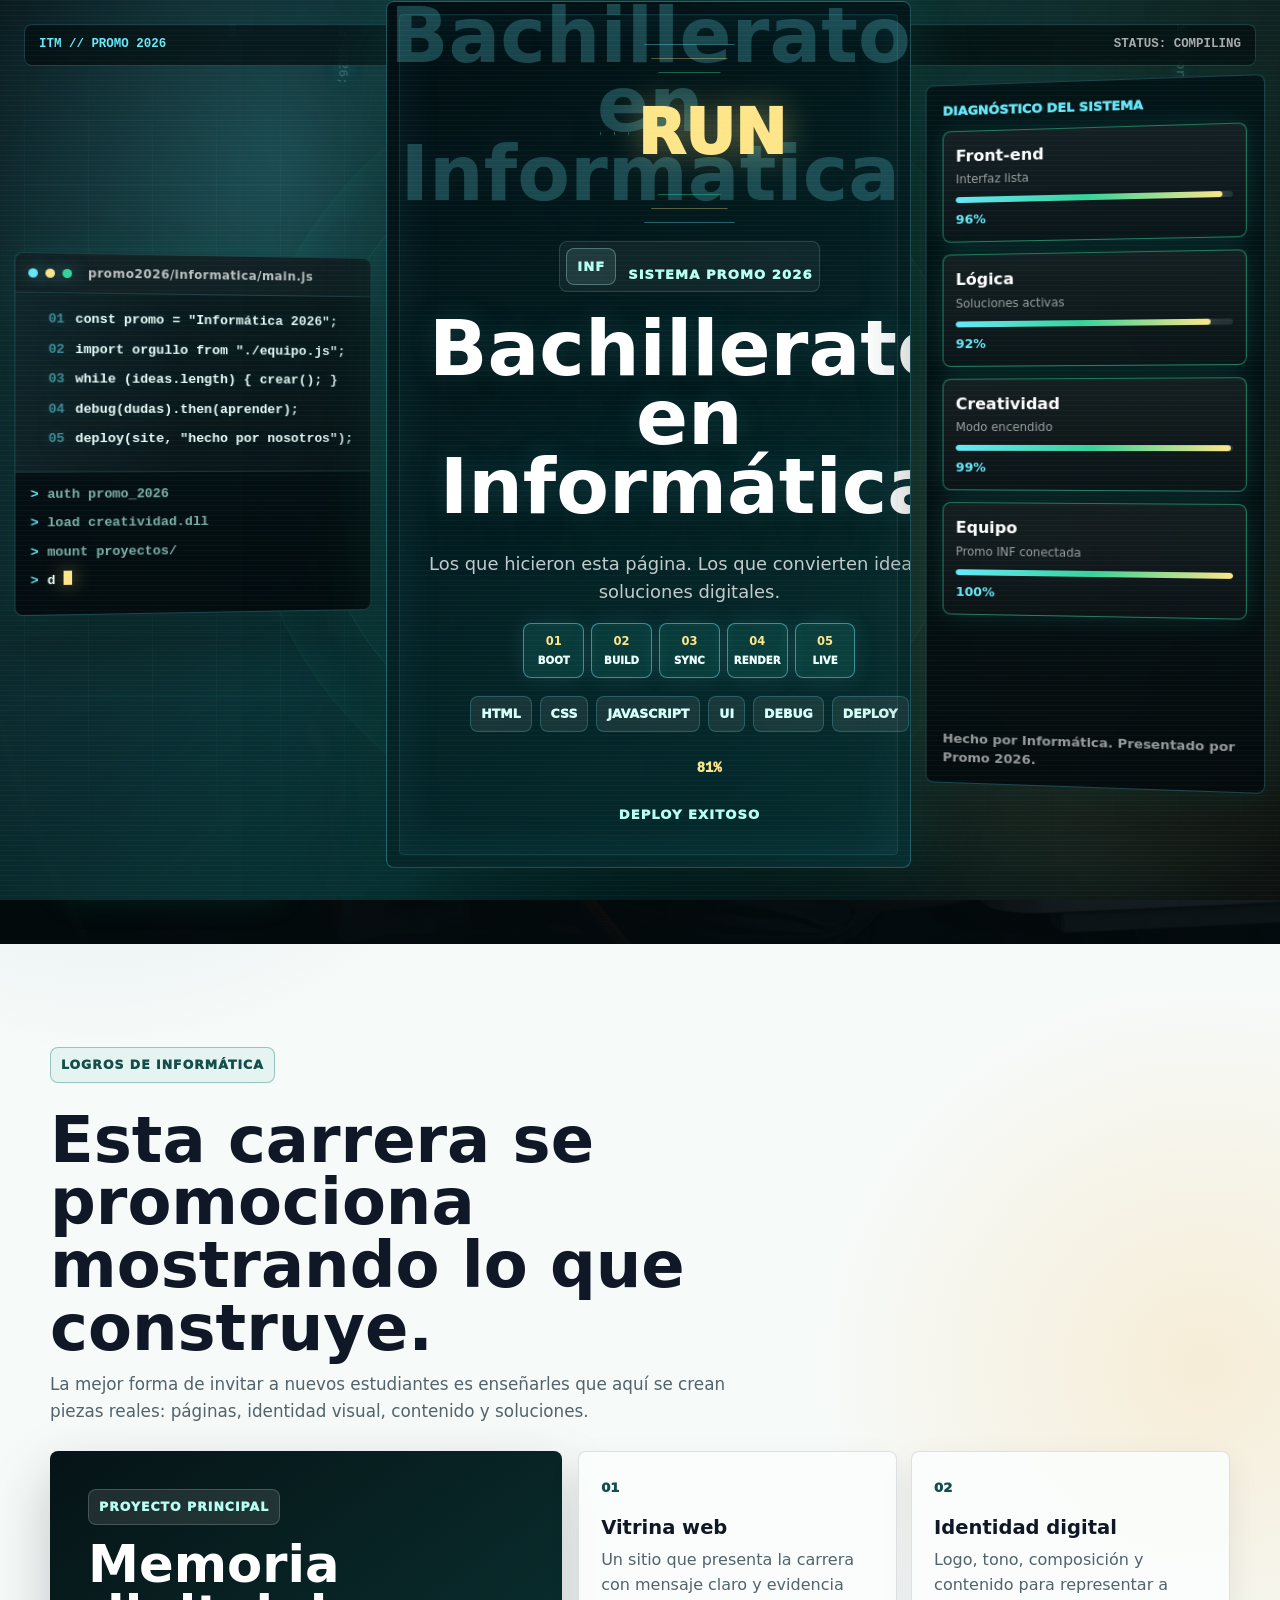
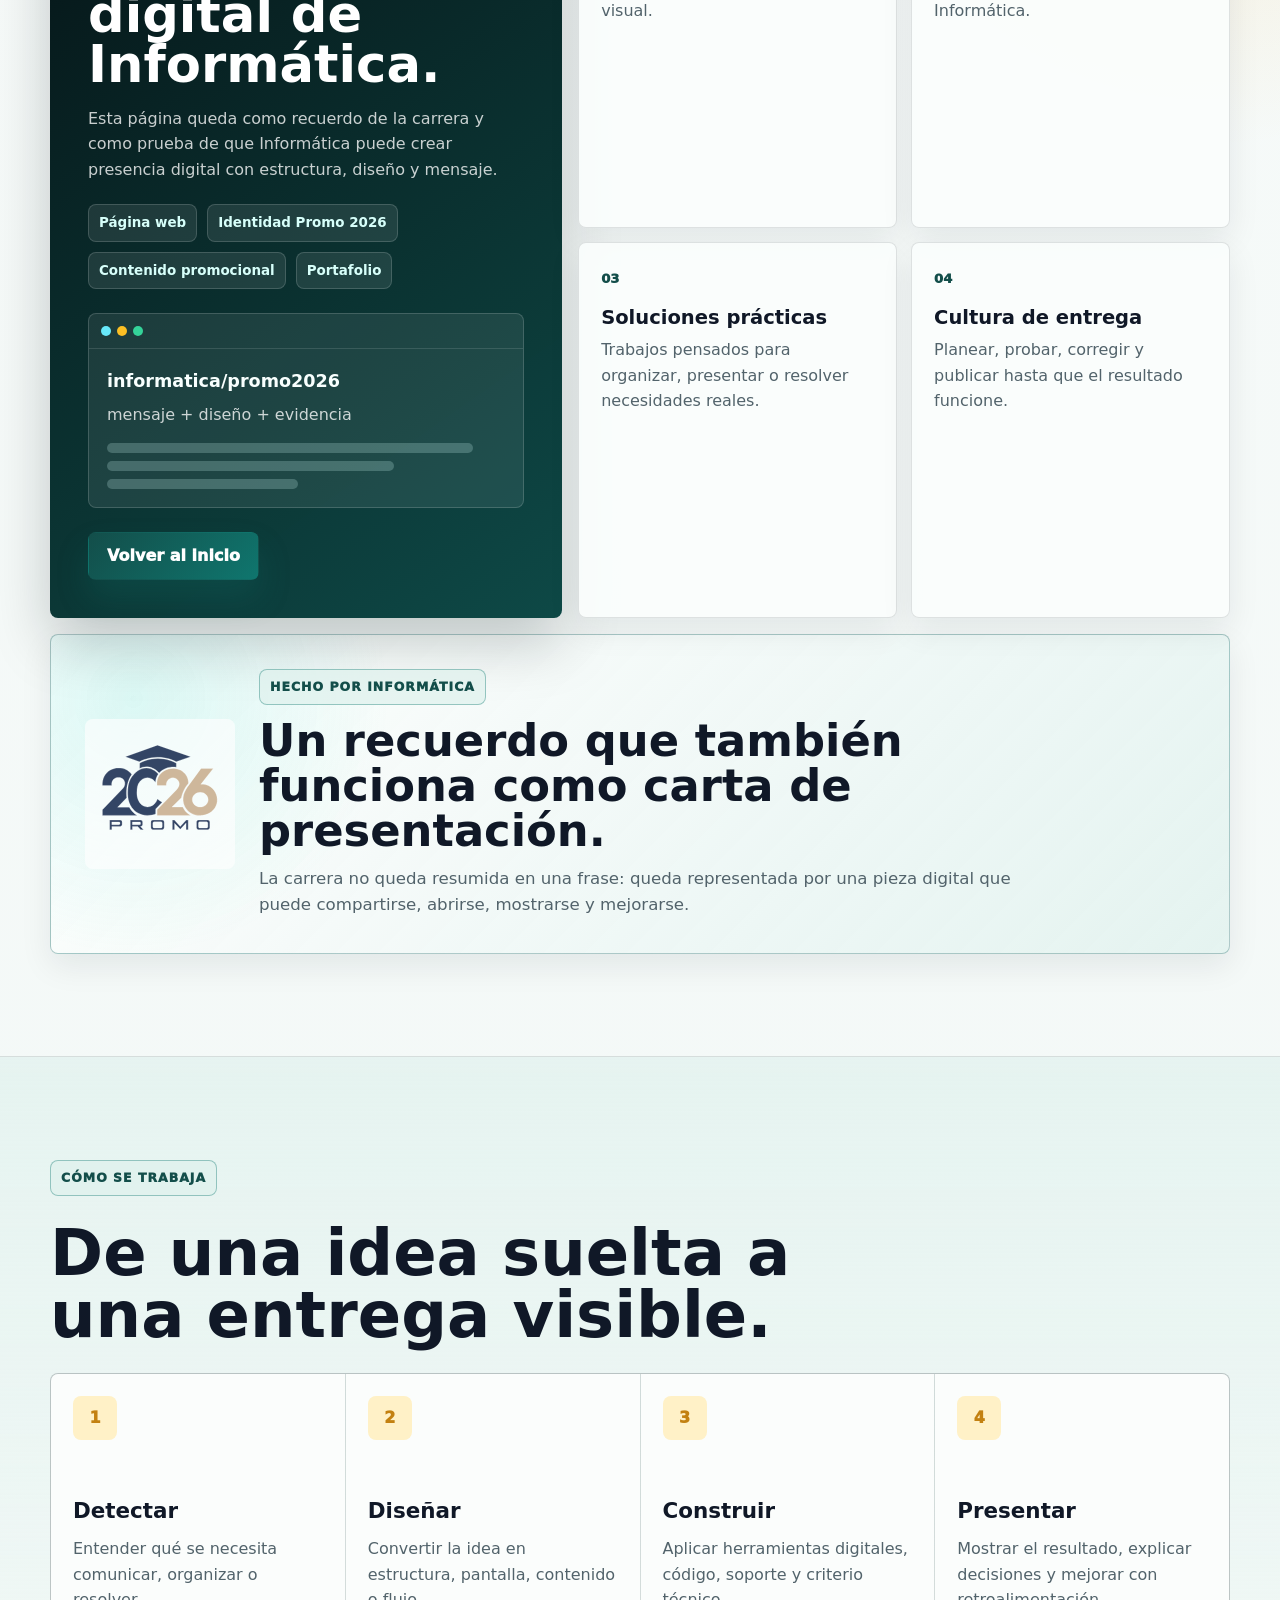
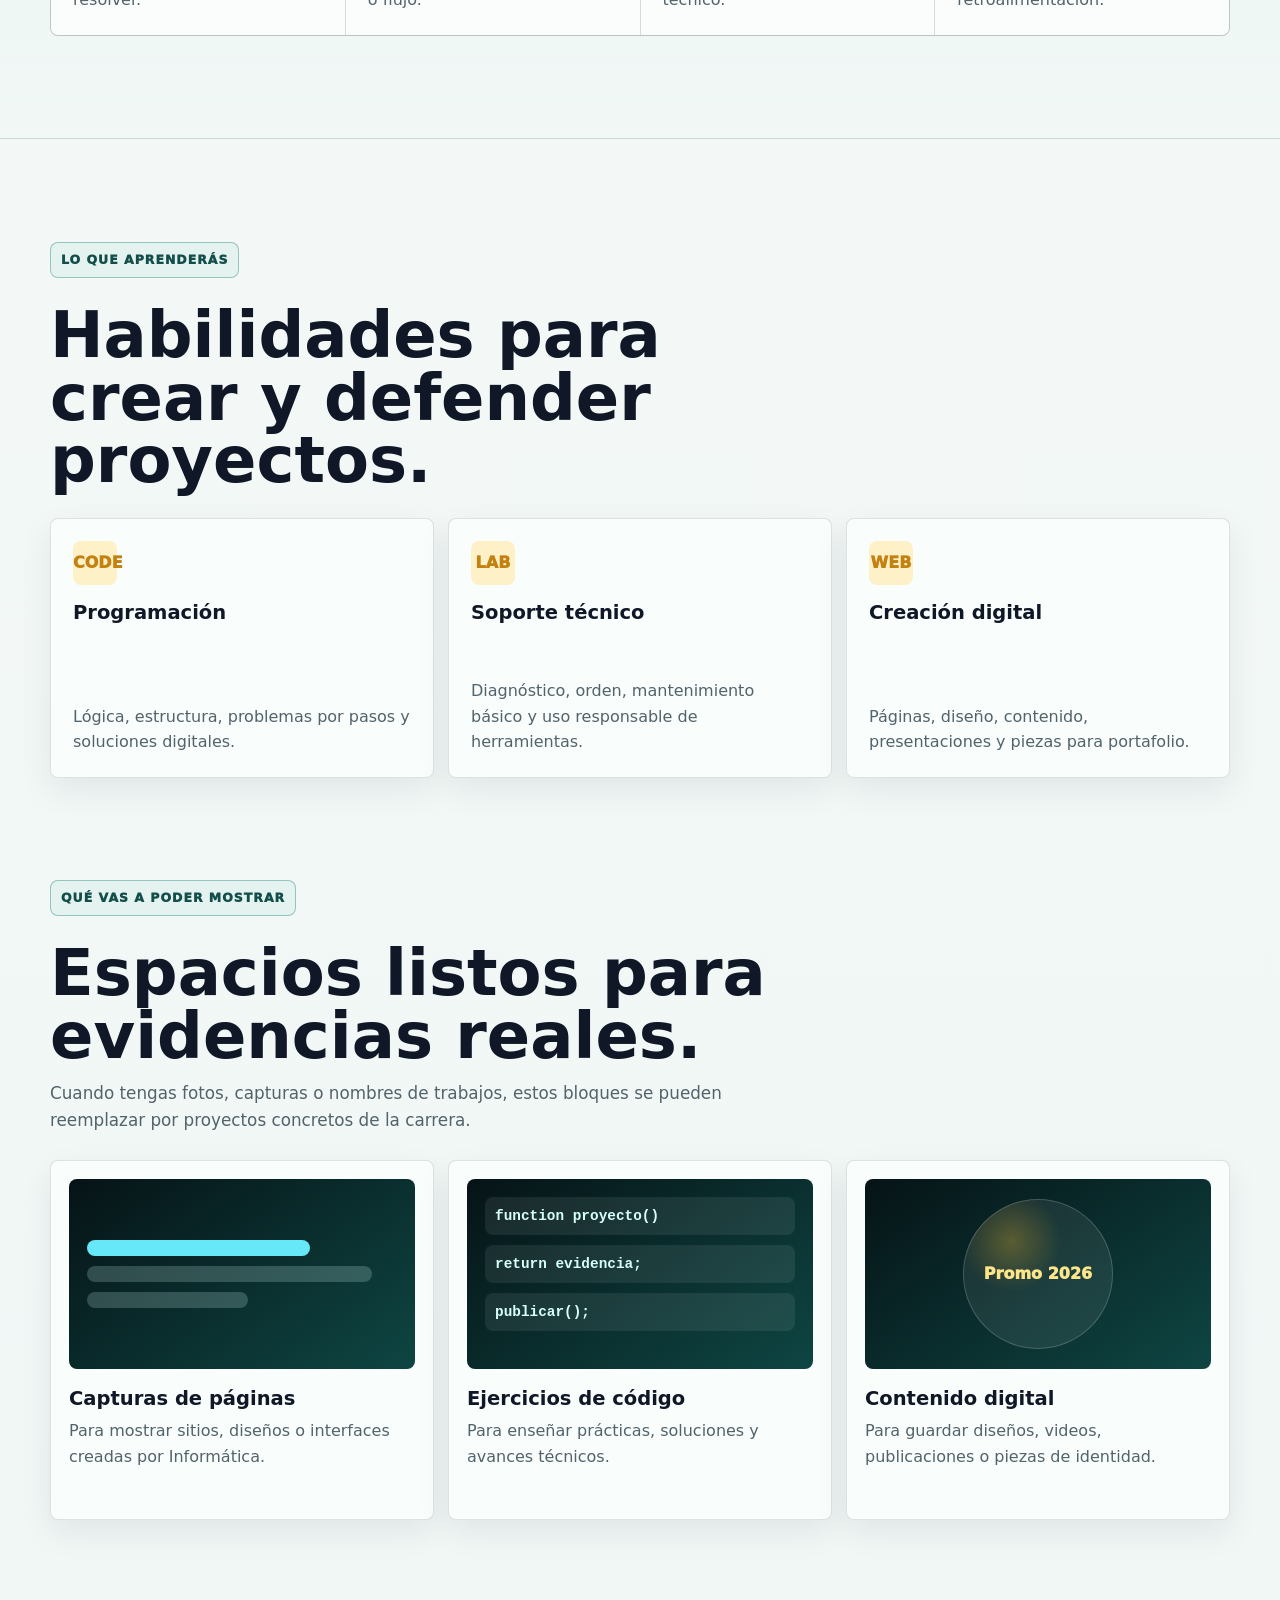
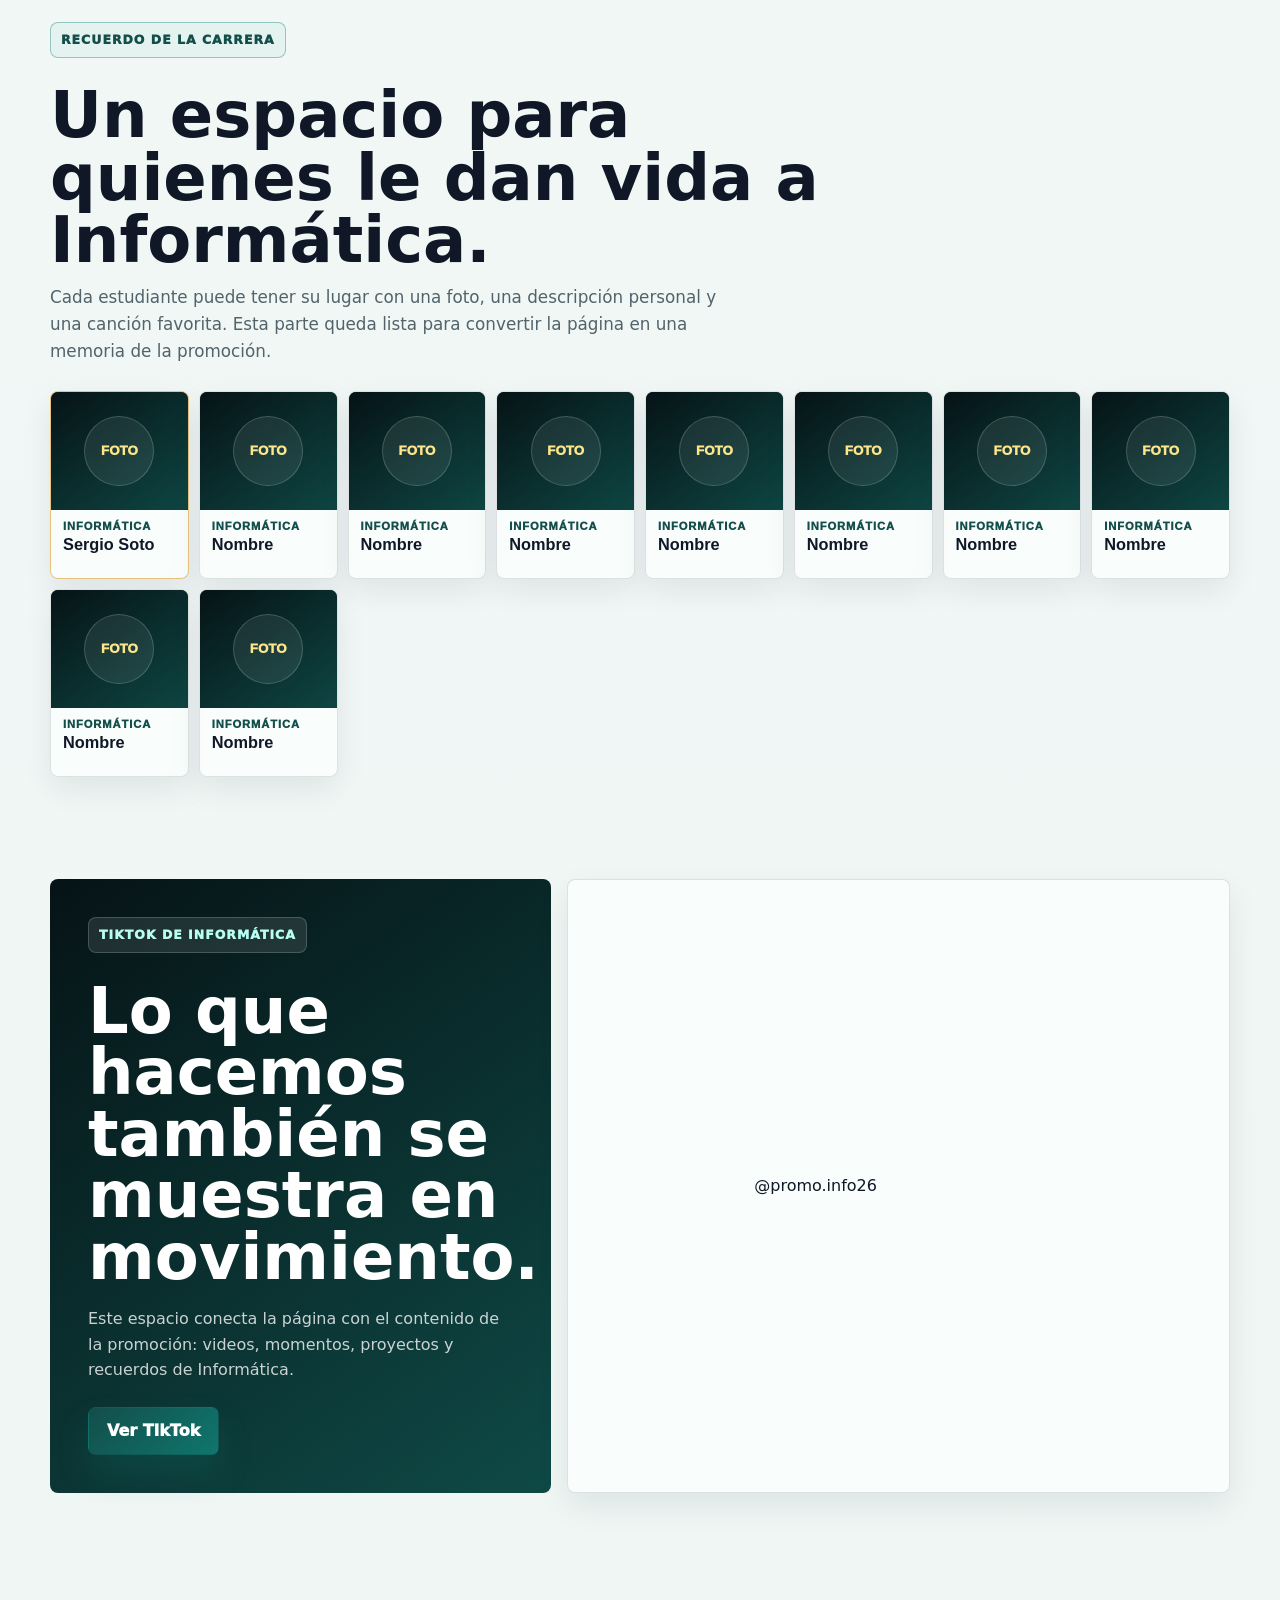
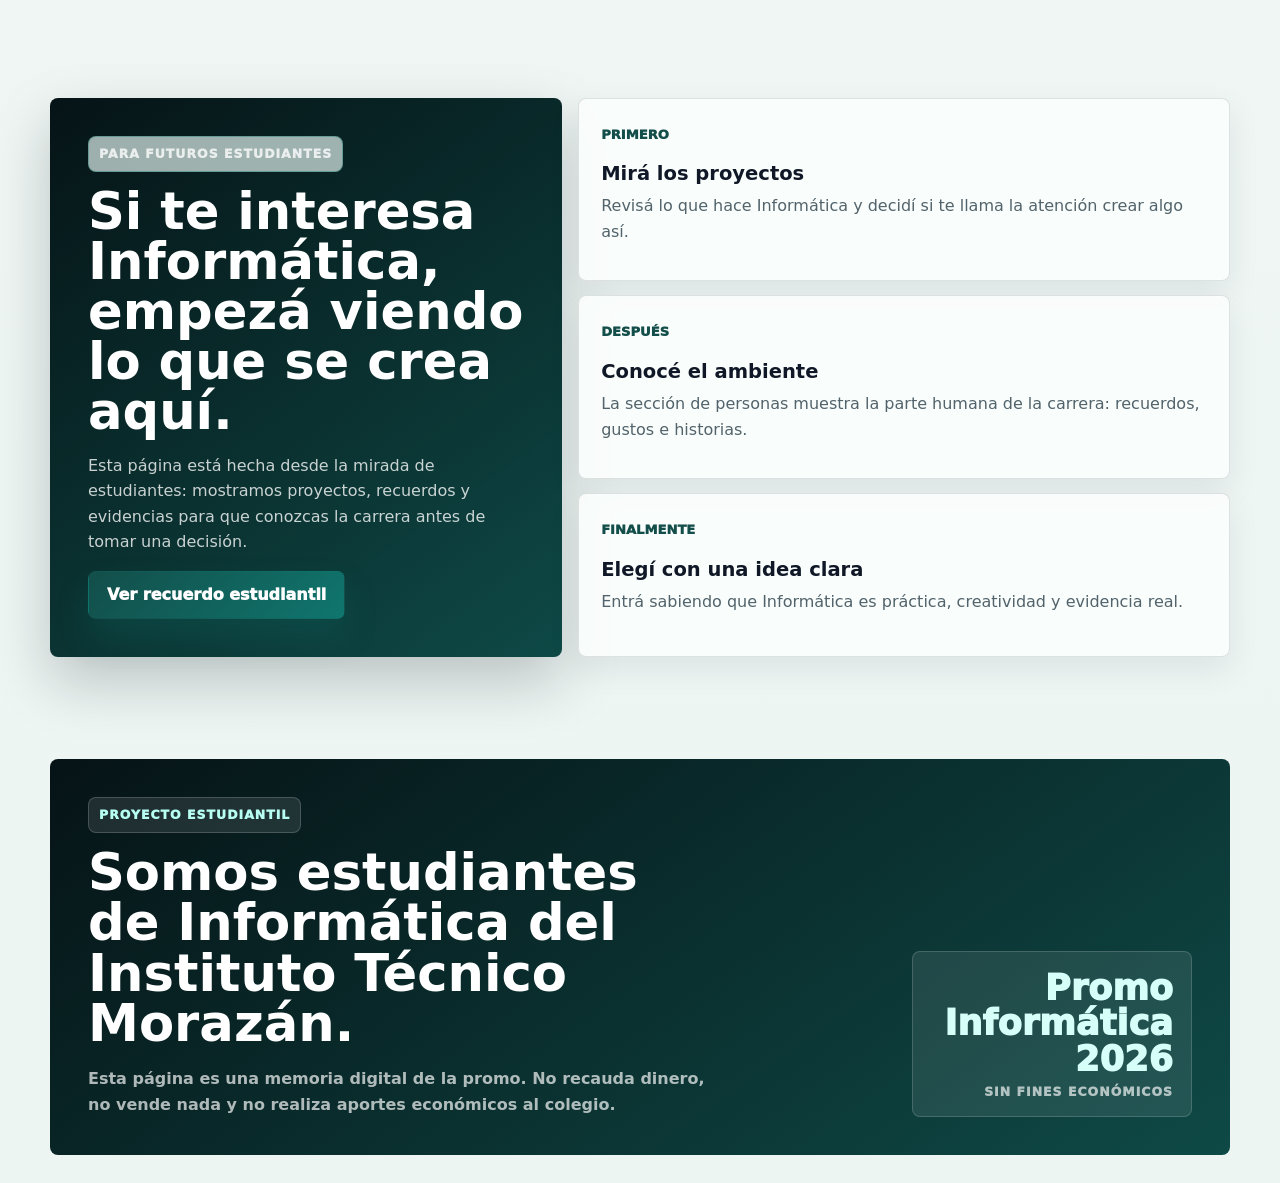
==== commit cdd701be: "Add files via upload" ====
--- a/index.html
+++ b/index.html
@@ -1,311 +1,535 @@
-<!doctype html>
-<html lang="es" data-site="instituto-tecnico-morazan">
-  <head>
-    <!-- Configuracion base -->
-    <meta charset="UTF-8" />
-    <meta name="viewport" content="width=device-width, initial-scale=1.0" />
-    <meta http-equiv="X-UA-Compatible" content="IE=edge" />
-
-    <!-- SEO principal -->
-    <title>Instituto T&eacute;cnico Moraz&aacute;n | Formaci&oacute;n t&eacute;cnica con valores</title>
-    <meta
-      name="description"
-      content="Instituto T&eacute;cnico Moraz&aacute;n: educaci&oacute;n t&eacute;cnica, valores, tecnolog&iacute;a, matr&iacute;cula 2026, programas acad&eacute;micos, noticias, actividades y contacto institucional."
-    />
-    <meta
-      name="keywords"
-      content="Instituto T&eacute;cnico Moraz&aacute;n, escuela t&eacute;cnica, matr&iacute;cula 2026, educaci&oacute;n t&eacute;cnica, programas t&eacute;cnicos, colegio t&eacute;cnico, formaci&oacute;n profesional"
-    />
-    <meta name="author" content="Instituto T&eacute;cnico Moraz&aacute;n" />
-    <meta name="robots" content="index, follow, max-image-preview:large" />
-    <meta name="googlebot" content="index, follow" />
-    <meta name="language" content="Spanish" />
-    <meta name="theme-color" content="#0f766e" />
-    <link rel="canonical" href="https://www.tecmorazan.edu.hn/" />
-
-    <!-- Open Graph / Facebook / WhatsApp -->
-    <meta property="og:type" content="website" />
-    <meta property="og:locale" content="es_HN" />
-    <meta property="og:site_name" content="Instituto T&eacute;cnico Moraz&aacute;n" />
-    <meta property="og:title" content="Instituto T&eacute;cnico Moraz&aacute;n | Excelencia, t&eacute;cnica y futuro" />
-    <meta
-      property="og:description"
-      content="Formamos j&oacute;venes con visi&oacute;n t&eacute;cnica, valores, liderazgo y herramientas reales para construir su futuro."
-    />
-    <meta property="og:url" content="https://www.tecmorazan.edu.hn/" />
-    <meta property="og:image" content="https://www.tecmorazan.edu.hn/assets/img/pages/og-cover.png" />
-    <meta property="og:image:alt" content="Estudiantes del Instituto T&eacute;cnico Moraz&aacute;n trabajando en proyectos t&eacute;cnicos." />
-
-    <!-- Twitter / X -->
-    <meta name="twitter:card" content="summary_large_image" />
-    <meta name="twitter:title" content="Instituto T&eacute;cnico Moraz&aacute;n" />
-    <meta
-      name="twitter:description"
-      content="Educaci&oacute;n t&eacute;cnica moderna con valores, tecnolog&iacute;a, actividades y matr&iacute;cula abierta."
-    />
-    <meta name="twitter:image" content="https://www.tecmorazan.edu.hn/assets/img/pages/og-cover.png" />
-
-    <!-- Recursos -->
-    <link rel="icon" href="assets/img/brand/favicon.svg" type="image/svg+xml" />
-    <link rel="manifest" href="site.webmanifest" />
-    <link rel="preload" href="assets/img/pages/hero-campus.png" as="image" />
-    <link rel="stylesheet" href="assets/css/style.css" />
-
-    <!-- Datos estructurados para buscadores -->
-    <script type="application/ld+json">
-      {
-        "@context": "https://schema.org",
-        "@type": "EducationalOrganization",
-        "name": "Instituto T\u00e9cnico Moraz\u00e1n",
-        "url": "https://www.tecmorazan.edu.hn/",
-        "logo": "https://www.tecmorazan.edu.hn/assets/img/brand/favicon.svg",
-        "image": "https://www.tecmorazan.edu.hn/assets/img/pages/hero-campus.png",
-        "description": "Institucion educativa enfocada en formacion tecnica, valores, tecnologia y desarrollo integral.",
-        "address": {
-          "@type": "PostalAddress",
-          "streetAddress": "Bo. Guamilito, 5-6 calle, 2 avenida",
-          "addressLocality": "San Pedro Sula",
-          "addressRegion": "Cortes",
-          "postalCode": "21102",
-          "addressCountry": "HN"
-        },
-        "contactPoint": {
-          "@type": "ContactPoint",
-          "telephone": "+50425572360",
-          "contactType": "admissions",
-          "availableLanguage": ["Spanish"]
-        }
-      }
-    </script>
-  </head>
-
-  <body>
-    <!-- Hecho por Sergio Samir Soto Rivera - PROMO2026 -->
-    <!-- Header / navegacion -->
-    <header class="site-header">
-      <div class="container navbar">
-        <a class="brand" href="#top" aria-label="Ir al inicio">
-          <span class="brand-logo" aria-hidden="true">
-            <img src="assets/img/brand/logo-itm.svg" alt="" />
-          </span>
-          <span class="brand-copy">
-            <strong>Instituto T&eacute;cnico Moraz&aacute;n</strong>
-            <small>Excelencia, t&eacute;cnica y futuro</small>
-          </span>
-        </a>
-
-        <div class="nav-actions">
-          <button class="theme-toggle" id="themeToggle" type="button" aria-label="Cambiar modo oscuro" aria-pressed="false">
-            <span class="theme-icon" aria-hidden="true"></span>
-          </button>
-          <button class="menu-toggle" id="menuToggle" type="button" aria-label="Abrir menu" aria-expanded="false">
-            <span></span><span></span><span></span>
-          </button>
-        </div>
-
-        <nav class="nav-links" id="mainNav" aria-label="Navegacion principal">
-          <a href="#promo2026">Promo 2026</a>
-          <a href="#matricula">Matr&iacute;cula</a>
-          <a href="#programas">Programas</a>
-          <a href="#noticias">Noticias</a>
-          <a href="#actividades">Actividades</a>
-          <a href="#faq">FAQ</a>
-          <a href="#contacto" class="button button-small">Cont&aacute;ctanos</a>
-        </nav>
-      </div>
-    </header>
-
-    <main id="top">
-      <!-- Hero principal: contenido desde assets/js/sections/inicio.js -->
-      <section class="hero section-reveal">
-        <div class="hero-media" aria-hidden="true">
-          <img src="assets/img/pages/hero-campus.png" alt="" />
-        </div>
-        <div class="hero-shade" aria-hidden="true"></div>
-
-        <div class="container hero-content">
-          <div class="hero-copy">
-            <span class="eyebrow"></span>
-            <h1></h1>
-            <p class="lead"></p>
-            <div class="hero-actions"></div>
-          </div>
-          <aside class="hero-dashboard" aria-label="Resumen institucional"></aside>
-        </div>
-      </section>
-
-      <!-- Bloques de confianza: contenido desde assets/js/sections/inicio.js -->
-      <section class="quick-info section-reveal" aria-label="Informacion rapida">
-        <div class="container quick-grid"></div>
-      </section>
-
-      <!-- Promo 2026: contenido desde assets/js/sections/promo2026.js -->
-      <section id="promo2026" class="section promo-section section-reveal">
-        <div class="container">
-          <header class="section-header">
-            <div><span class="eyebrow"></span><h2></h2><p></p></div>
-          </header>
-          <article class="promo-spotlight">
-            <div class="promo-spotlight-copy">
-              <span class="eyebrow"></span>
-              <h3></h3>
-              <p></p>
-              <div class="promo-ideas" aria-label="Ideas para destacar la Promo 2026"></div>
+<!doctype html>
+<html lang="es">
+  <head>
+    <meta charset="UTF-8" />
+    <meta name="viewport" content="width=device-width, initial-scale=1.0" />
+    <meta http-equiv="X-UA-Compatible" content="IE=edge" />
+
+    <title>Bachillerato en Inform&aacute;tica | Donde las ideas se vuelven proyectos</title>
+    <meta
+      name="description"
+      content="Estudia Bachillerato en Inform&aacute;tica: programaci&oacute;n, soporte, dise&ntilde;o digital, proyectos reales y una memoria digital creada por la carrera."
+    />
+    <meta
+      name="keywords"
+      content="Bachillerato en Inform&aacute;tica, estudiar inform&aacute;tica, carrera tecnol&oacute;gica, proyectos digitales, programaci&oacute;n, soporte t&eacute;cnico"
+    />
+    <meta name="author" content="Bachillerato en Inform&aacute;tica" />
+    <meta name="robots" content="index, follow, max-image-preview:large" />
+    <meta name="theme-color" content="#0f766e" />
+    <meta property="og:type" content="website" />
+    <meta property="og:locale" content="es_HN" />
+    <meta property="og:site_name" content="Bachillerato en Inform&aacute;tica" />
+    <meta property="og:title" content="Inform&aacute;tica: donde las ideas se vuelven proyectos" />
+    <meta
+      property="og:description"
+      content="Una carrera para crear p&aacute;ginas, resolver problemas, presentar proyectos y dejar evidencia digital."
+    />
+    <meta property="og:image" content="assets/img/promo2026/informatica/hero/hero-preview.png" />
+    <meta property="og:image:alt" content="Proyecto visual del Bachillerato en Inform&aacute;tica." />
+
+    <meta name="twitter:card" content="summary_large_image" />
+    <meta name="twitter:title" content="Bachillerato en Inform&aacute;tica" />
+    <meta name="twitter:description" content="Estudia tecnolog&iacute;a construyendo proyectos reales." />
+    <meta name="twitter:image" content="assets/img/promo2026/informatica/hero/hero-preview.png" />
+
+    <link rel="icon" href="assets/img/brand/favicon.svg" type="image/svg+xml" />
+    <link rel="manifest" href="site.webmanifest" />
+    <link rel="preload" href="assets/img/promo2026/informatica/hero/hero-preview.png" as="image" />
+    <link rel="stylesheet" href="assets/css/informatica-landing.css" />
+
+    <script type="application/ld+json">
+      {
+        "@context": "https://schema.org",
+        "@type": "CreativeWork",
+        "name": "Bachillerato en Inform\u00e1tica",
+        "image": "assets/img/promo2026/informatica/hero/hero-preview.png",
+        "description": "Memoria digital estudiantil de Informatica: proyectos, recuerdos, creatividad y evidencia de la carrera.",
+        "creator": "Promo Informatica 2026"
+      }
+    </script>
+  </head>
+
+  <body class="promo-index career-informatica">
+    <a class="skip-link" href="#contenido">Saltar al contenido</a>
+    <header class="topbar">
+      <a class="brand" href="#inicio" aria-label="Ir al inicio">
+        <img src="assets/img/brand/logo-promo-2026-web.svg" alt="" width="48" height="48" />
+        <span>
+          <strong>Inform&aacute;tica</strong>
+          <small>Promo 2026</small>
+        </span>
+      </a>
+
+      <nav class="nav" aria-label="Navegacion principal">
+        <a href="#logros">Logros</a>
+        <a href="#proceso">Proceso</a>
+        <a href="#habilidades">Habilidades</a>
+        <a href="#muestras">Muestras</a>
+        <a href="#personas">Personas</a>
+        <a href="#tiktok">TikTok</a>
+        <a href="#interes">Me interesa</a>
+      </nav>
+      <button class="theme-toggle" type="button" aria-label="Cambiar modo oscuro" aria-pressed="false">
+        <span class="theme-toggle-icon" aria-hidden="true"></span>
+      </button>
+    </header>
+
+    <main id="contenido" tabindex="-1">
+      <section id="inicio" class="hero">
+        <div class="hero-image" aria-hidden="true">
+          <img src="assets/img/promo2026/informatica/hero/hero-preview.png" alt="" fetchpriority="high" decoding="async" />
+        </div>
+        <div class="hero-copy">
+          <p class="kicker">Bachillerato en Inform&aacute;tica</p>
+          <h1>Donde las ideas se vuelven proyectos.</h1>
+          <p class="hero-lead">
+            Inform&aacute;tica no es solo usar computadoras. Es aprender a pensar, crear,
+            resolver y presentar soluciones digitales que dejen evidencia.
+          </p>
+          <div class="hero-actions">
+            <a class="button" href="#logros">Ver lo que hacemos</a>
+            <a class="button ghost" href="#interes">Quiero saber m&aacute;s</a>
+          </div>
+        </div>
+        <aside class="hero-proof" aria-label="Resumen de la carrera">
+          <article class="lab-card">
+            <span class="lab-dot"></span>
+            <span class="lab-dot"></span>
+            <span class="lab-dot"></span>
+            <pre><code>idea.informatica()
+  .crear()
+  .probar()
+  .publicar();</code></pre>
+          </article>
+          <article>
+            <span>M&eacute;todo</span>
+            <strong>Hacer</strong>
+            <p>Aprender con entregas reales, no solo teor&iacute;a.</p>
+          </article>
+          <article>
+            <span>Resultado</span>
+            <strong>Mostrar</strong>
+            <p>Una memoria digital para la carrera.</p>
+          </article>
+        </aside>
+      </section>
+
+      <section id="logros" class="section portfolio">
+        <div class="section-heading">
+          <p class="kicker">Logros de Inform&aacute;tica</p>
+          <h2>Esta carrera se promociona mostrando lo que construye.</h2>
+          <p>
+            La mejor forma de invitar a nuevos estudiantes es ense&ntilde;arles que aqu&iacute;
+            se crean piezas reales: p&aacute;ginas, identidad visual, contenido y soluciones.
+          </p>
+        </div>
+
+        <div class="portfolio-layout">
+          <article class="main-project">
+            <p class="kicker">Proyecto principal</p>
+            <h3>Memoria digital de Inform&aacute;tica.</h3>
+            <p>
+              Esta p&aacute;gina queda como recuerdo de la carrera y como prueba de que
+              Inform&aacute;tica puede crear presencia digital con estructura, dise&ntilde;o y mensaje.
+            </p>
+            <div class="tags" aria-label="Evidencias del proyecto">
+              <span>P&aacute;gina web</span>
+              <span>Identidad Promo 2026</span>
+              <span>Contenido promocional</span>
+              <span>Portafolio</span>
             </div>
-            <div class="promo-countdown-card">
-              <span class="promo-countdown-label"></span>
-              <div class="promo-countdown" aria-label="Cuenta regresiva tentativa para la graduaci&oacute;n">
-                <span><strong data-countdown-unit="days">000</strong>d&iacute;as</span>
-                <span><strong data-countdown-unit="hours">00</strong>horas</span>
-                <span><strong data-countdown-unit="minutes">00</strong>min</span>
-                <span><strong data-countdown-unit="seconds">00</strong>seg</span>
+            <div class="project-preview" aria-label="Vista conceptual del proyecto digital">
+              <div class="preview-bar"><span></span><span></span><span></span></div>
+              <div class="preview-body">
+                <strong>informatica/promo2026</strong>
+                <p>mensaje + dise&ntilde;o + evidencia</p>
+                <div class="preview-lines">
+                  <span></span>
+                  <span></span>
+                  <span></span>
+                </div>
               </div>
-              <p class="promo-countdown-note"></p>
             </div>
-          </article>
-          <div class="promo-grid"></div>
-        </div>
-      </section>
-
-      <!-- Matricula: contenido desde assets/js/sections/matricula.js -->
-      <section id="matricula" class="section section-reveal">
-        <div class="container">
-          <header class="section-header">
-            <div><span class="eyebrow"></span><h2></h2><p></p></div>
-            <a class="button button-secondary" href="#contacto"></a>
-          </header>
-          <div class="process-grid"></div>
-        </div>
-      </section>
-
-      <!-- Programas academicos: contenido desde assets/js/sections/programas.js -->
-      <section id="programas" class="section section-alt section-reveal">
-        <div class="container">
-          <header class="section-header">
-            <div><span class="eyebrow"></span><h2></h2><p></p></div>
-          </header>
-          <div class="program-grid"></div>
-        </div>
-      </section>
-
-      <!-- Noticias: contenido desde assets/js/sections/noticias.js -->
-      <section id="noticias" class="section section-reveal">
-        <div class="container">
-          <header class="section-header">
-            <div><span class="eyebrow"></span><h2></h2><p></p></div>
-          </header>
-          <div class="news-layout">
-            <article class="card feature-news">
-              <div class="news-visual visual-a" aria-hidden="true"></div>
-              <p class="meta"></p>
-              <h3></h3>
-              <p></p>
-            </article>
-            <div class="news-stack"></div>
-          </div>
-        </div>
-      </section>
-
-      <!-- Actividades: contenido desde assets/js/sections/actividades.js -->
-      <section id="actividades" class="section section-alt section-reveal">
-        <div class="container">
-          <header class="section-header">
-            <div><span class="eyebrow"></span><h2></h2><p></p></div>
-          </header>
-          <div class="activity-grid"></div>
-        </div>
-      </section>
-
-      <!-- Preguntas frecuentes: contenido desde assets/js/sections/faq.js -->
-      <section id="faq" class="section section-reveal">
-        <div class="container">
-          <header class="section-header">
-            <div><span class="eyebrow"></span><h2></h2><p></p></div>
-          </header>
-          <div class="faq-list"></div>
-        </div>
-      </section>
-
-      <!-- Llamado final: contenido desde assets/js/sections/contacto.js -->
-      <section class="section section-reveal">
-        <div class="container">
-          <article class="cta-band">
-            <div><span class="eyebrow"></span><h2></h2><p></p></div>
-            <a class="button" href="#contacto"></a>
-          </article>
-        </div>
-      </section>
-    </main>
-
-    <!-- Footer / contacto: contenido desde assets/js/sections/contacto.js -->
-    <footer id="contacto" class="site-footer">
-      <div class="container footer-contact">
-        <div class="footer-intro">
-          <a class="brand footer-brand" href="#top">
-            <span class="brand-mark">ITM</span>
-            <span class="brand-copy"><strong></strong><small></small></span>
-          </a>
-          <h2></h2>
-          <p></p>
-          <div class="footer-actions"></div>
-        </div>
-        <div class="footer-panel"><div class="contact-grid"></div></div>
-      </div>
-
-      <div class="container footer-directory">
-        <div class="footer-links">
-          <h3>Secciones</h3>
-          <a href="#promo2026">Promo 2026</a>
-          <a href="#matricula">Matr&iacute;cula</a>
-          <a href="#programas">Programas</a>
-          <a href="#noticias">Noticias</a>
-          <a href="#actividades">Actividades</a>
-          <a href="#faq">FAQ</a>
-        </div>
-        <div class="footer-links"></div>
-        <div class="footer-note"><h3></h3><p></p></div>
-      </div>
-
-      <div class="container footer-bottom"><span></span><span></span></div>
-    </footer>
-
-    <!-- Accion flotante -->
-    <a
-      class="whatsapp-fab"
-      href="https://wa.me/50425572360?text=Hola%2C%20quiero%20informaci%C3%B3n%20sobre%20matr%C3%ADcula%20y%20actividades%20del%20Instituto%20T%C3%A9cnico%20Moraz%C3%A1n."
-      target="_blank"
-      rel="noopener noreferrer"
-      aria-label="Enviar mensaje por WhatsApp"
-    >
-      <svg xmlns="http://www.w3.org/2000/svg" viewBox="0 0 24 24" fill="currentColor" aria-hidden="true"><path d="M17.472 14.382c-.297-.149-1.758-.867-2.03-.967-.273-.099-.471-.148-.67.15-.197.297-.767.966-.94 1.164-.173.199-.347.223-.644.075-.297-.15-1.255-.463-2.39-1.475-.883-.788-1.48-1.761-1.653-2.059-.173-.297-.018-.458.13-.606.134-.133.298-.347.446-.52.149-.174.198-.298.298-.497.099-.198.05-.371-.025-.52-.075-.149-.669-1.612-.916-2.207-.242-.579-.487-.5-.669-.51-.173-.008-.371-.01-.57-.01-.198 0-.52.074-.792.372-.272.297-1.04 1.016-1.04 2.479 0 1.462 1.065 2.875 1.213 3.074.149.198 2.096 3.2 5.077 4.487.709.306 1.262.489 1.694.625.712.227 1.36.195 1.871.118.571-.085 1.758-.719 2.006-1.413.248-.694.248-1.289.173-1.413-.074-.124-.272-.198-.57-.347m-5.421 7.403h-.004a9.87 9.87 0 01-5.031-1.378l-.361-.214-3.741.982.998-3.648-.235-.374a9.86 9.86 0 01-1.51-5.26c.001-5.45 4.436-9.884 9.888-9.884 2.64 0 5.122 1.03 6.988 2.898a9.825 9.825 0 012.893 6.994c-.003 5.45-4.437 9.884-9.885 9.884m8.413-18.297A11.815 11.815 0 0012.05 0C5.495 0 .16 5.335.157 11.892c0 2.096.547 4.142 1.588 5.945L.057 24l6.305-1.654a11.882 11.882 0 005.683 1.448h.005c6.554 0 11.89-5.335 11.893-11.893a11.821 11.821 0 00-3.48-8.413z"/></svg>
-    </a>
-
-    <noscript>
-      <style>.site-header,.whatsapp-fab{display:none}</style>
-      <div style="font-family:system-ui,sans-serif;max-width:560px;margin:60px auto;padding:24px;border:1px solid #ccc;border-radius:8px;text-align:center">
-        <strong style="font-size:1.2rem">Instituto T&eacute;cnico Moraz&aacute;n</strong>
-        <p style="color:#555">Este sitio requiere JavaScript. Para informaci&oacute;n sobre matr&iacute;cula y programas cont&aacute;ctanos directamente:</p>
-        <p><a href="tel:+50425572360">2557-2360 / 2553-2360</a></p>
-        <p><a href="mailto:inst.morazan@hotmail.com">inst.morazan@hotmail.com</a></p>
-        <p style="color:#555;font-size:.9rem">Bo. Guamilito, 5-6 calle, 2 avenida, San Pedro Sula</p>
-      </div>
-    </noscript>
-
-    <!-- JavaScript: contenido, secciones, render y comportamiento -->
-    <script src="assets/js/core/content.js" defer></script>
-    <script src="assets/js/sections/inicio.js" defer></script>
-    <script src="assets/js/sections/matricula.js" defer></script>
-    <script src="assets/js/sections/programas.js" defer></script>
-    <script src="assets/js/sections/promo2026.js" defer></script>
-    <script src="assets/js/sections/noticias.js" defer></script>
-    <script src="assets/js/sections/actividades.js" defer></script>
-    <script src="assets/js/sections/faq.js" defer></script>
-    <script src="assets/js/sections/contacto.js" defer></script>
-    <script src="assets/js/core/renderer.js" defer></script>
-    <script src="assets/js/core/theme.js" defer></script>
-    <script src="assets/js/core/menu.js" defer></script>
-    <script src="assets/js/core/router.js" defer></script>
-    <script src="assets/js/core/reveal.js" defer></script>
-    <script src="assets/js/core/main.js" defer></script>
-  </body>
+            <a class="button" href="#inicio">Volver al inicio</a>
+          </article>
+
+          <div class="proof-grid">
+            <article>
+              <span>01</span>
+              <h3>Vitrina web</h3>
+              <p>Un sitio que presenta la carrera con mensaje claro y evidencia visual.</p>
+            </article>
+            <article>
+              <span>02</span>
+              <h3>Identidad digital</h3>
+              <p>Logo, tono, composici&oacute;n y contenido para representar a Inform&aacute;tica.</p>
+            </article>
+            <article>
+              <span>03</span>
+              <h3>Soluciones pr&aacute;cticas</h3>
+              <p>Trabajos pensados para organizar, presentar o resolver necesidades reales.</p>
+            </article>
+            <article>
+              <span>04</span>
+              <h3>Cultura de entrega</h3>
+              <p>Planear, probar, corregir y publicar hasta que el resultado funcione.</p>
+            </article>
+          </div>
+        </div>
+
+        <article class="identity-panel" aria-label="Identidad digital de Informatica Promo 2026">
+          <img src="assets/img/brand/logo-promo-2026-web.svg" alt="Logo Promo 2026" loading="lazy" decoding="async" />
+          <div>
+            <p class="kicker">Hecho por Inform&aacute;tica</p>
+            <h3>Un recuerdo que tambi&eacute;n funciona como carta de presentaci&oacute;n.</h3>
+            <p>
+              La carrera no queda resumida en una frase: queda representada por una pieza digital
+              que puede compartirse, abrirse, mostrarse y mejorarse.
+            </p>
+          </div>
+        </article>
+      </section>
+
+      <section id="proceso" class="section build-section">
+        <div class="section-heading compact">
+          <p class="kicker">C&oacute;mo se trabaja</p>
+          <h2>De una idea suelta a una entrega visible.</h2>
+        </div>
+
+        <div class="timeline">
+          <article>
+            <span>1</span>
+            <h3>Detectar</h3>
+            <p>Entender qu&eacute; se necesita comunicar, organizar o resolver.</p>
+          </article>
+          <article>
+            <span>2</span>
+            <h3>Dise&ntilde;ar</h3>
+            <p>Convertir la idea en estructura, pantalla, contenido o flujo.</p>
+          </article>
+          <article>
+            <span>3</span>
+            <h3>Construir</h3>
+            <p>Aplicar herramientas digitales, c&oacute;digo, soporte y criterio t&eacute;cnico.</p>
+          </article>
+          <article>
+            <span>4</span>
+            <h3>Presentar</h3>
+            <p>Mostrar el resultado, explicar decisiones y mejorar con retroalimentaci&oacute;n.</p>
+          </article>
+        </div>
+      </section>
+
+      <section id="habilidades" class="section skills">
+        <div class="section-heading">
+          <p class="kicker">Lo que aprender&aacute;s</p>
+          <h2>Habilidades para crear y defender proyectos.</h2>
+        </div>
+
+        <div class="skill-board">
+          <article>
+            <strong>CODE</strong>
+            <h3>Programaci&oacute;n</h3>
+            <p>L&oacute;gica, estructura, problemas por pasos y soluciones digitales.</p>
+          </article>
+          <article>
+            <strong>LAB</strong>
+            <h3>Soporte t&eacute;cnico</h3>
+            <p>Diagn&oacute;stico, orden, mantenimiento b&aacute;sico y uso responsable de herramientas.</p>
+          </article>
+          <article>
+            <strong>WEB</strong>
+            <h3>Creaci&oacute;n digital</h3>
+            <p>P&aacute;ginas, dise&ntilde;o, contenido, presentaciones y piezas para portafolio.</p>
+          </article>
+        </div>
+      </section>
+
+      <section id="muestras" class="section showcase">
+        <div class="section-heading">
+          <p class="kicker">Qu&eacute; vas a poder mostrar</p>
+          <h2>Espacios listos para evidencias reales.</h2>
+          <p>
+            Cuando tengas fotos, capturas o nombres de trabajos, estos bloques se pueden
+            reemplazar por proyectos concretos de la carrera.
+          </p>
+        </div>
+
+        <div class="showcase-grid">
+          <article class="showcase-card">
+            <div class="showcase-visual screen-mock">
+              <span></span><span></span><span></span>
+            </div>
+            <h3>Capturas de p&aacute;ginas</h3>
+            <p>Para mostrar sitios, dise&ntilde;os o interfaces creadas por Inform&aacute;tica.</p>
+          </article>
+          <article class="showcase-card">
+            <div class="showcase-visual code-mock">
+              <span>function proyecto()</span>
+              <span>return evidencia;</span>
+              <span>publicar();</span>
+            </div>
+            <h3>Ejercicios de c&oacute;digo</h3>
+            <p>Para ense&ntilde;ar pr&aacute;cticas, soluciones y avances t&eacute;cnicos.</p>
+          </article>
+          <article class="showcase-card">
+            <div class="showcase-visual media-mock">
+              <span>Promo 2026</span>
+            </div>
+            <h3>Contenido digital</h3>
+            <p>Para guardar dise&ntilde;os, videos, publicaciones o piezas de identidad.</p>
+          </article>
+        </div>
+      </section>
+
+      <section id="personas" class="section people-section">
+        <div class="section-heading">
+          <p class="kicker">Recuerdo de la carrera</p>
+          <h2>Un espacio para quienes le dan vida a Inform&aacute;tica.</h2>
+          <p>
+            Cada estudiante puede tener su lugar con una foto, una descripci&oacute;n
+            personal y una canci&oacute;n favorita. Esta parte queda lista para convertir
+            la p&aacute;gina en una memoria de la promoci&oacute;n.
+          </p>
+        </div>
+
+        <div class="people-grid" aria-label="Espacios personales de estudiantes">
+          <button class="person-card featured-student student-open" type="button" data-student="sergio">
+            <span class="person-photo"><span>Foto</span></span>
+            <span class="person-info">
+              <span class="person-role">Inform&aacute;tica</span>
+              <strong>Sergio Soto</strong>
+            </span>
+          </button>
+
+          <button class="person-card student-open" type="button" data-student="placeholder">
+            <span class="person-photo"><span>Foto</span></span>
+            <span class="person-info">
+              <span class="person-role">Inform&aacute;tica</span>
+              <strong>Nombre</strong>
+            </span>
+          </button>
+
+          <button class="person-card student-open" type="button" data-student="placeholder">
+            <span class="person-photo"><span>Foto</span></span>
+            <span class="person-info">
+              <span class="person-role">Inform&aacute;tica</span>
+              <strong>Nombre</strong>
+            </span>
+          </button>
+
+          <button class="person-card student-open" type="button" data-student="placeholder">
+            <span class="person-photo"><span>Foto</span></span>
+            <span class="person-info">
+              <span class="person-role">Inform&aacute;tica</span>
+              <strong>Nombre</strong>
+            </span>
+          </button>
+
+          <button class="person-card student-open" type="button" data-student="placeholder">
+            <span class="person-photo"><span>Foto</span></span>
+            <span class="person-info">
+              <span class="person-role">Inform&aacute;tica</span>
+              <strong>Nombre</strong>
+            </span>
+          </button>
+
+          <button class="person-card student-open" type="button" data-student="placeholder">
+            <span class="person-photo"><span>Foto</span></span>
+            <span class="person-info">
+              <span class="person-role">Inform&aacute;tica</span>
+              <strong>Nombre</strong>
+            </span>
+          </button>
+
+          <button class="person-card student-open" type="button" data-student="placeholder">
+            <span class="person-photo"><span>Foto</span></span>
+            <span class="person-info">
+              <span class="person-role">Inform&aacute;tica</span>
+              <strong>Nombre</strong>
+            </span>
+          </button>
+
+          <button class="person-card student-open" type="button" data-student="placeholder">
+            <span class="person-photo"><span>Foto</span></span>
+            <span class="person-info">
+              <span class="person-role">Inform&aacute;tica</span>
+              <strong>Nombre</strong>
+            </span>
+          </button>
+
+          <button class="person-card student-open" type="button" data-student="placeholder">
+            <span class="person-photo"><span>Foto</span></span>
+            <span class="person-info">
+              <span class="person-role">Inform&aacute;tica</span>
+              <strong>Nombre</strong>
+            </span>
+          </button>
+
+          <button class="person-card student-open" type="button" data-student="placeholder">
+            <span class="person-photo"><span>Foto</span></span>
+            <span class="person-info">
+              <span class="person-role">Inform&aacute;tica</span>
+              <strong>Nombre</strong>
+            </span>
+          </button>
+        </div>
+      </section>
+
+      <div class="student-panel" data-panel="sergio" aria-hidden="true">
+        <div class="student-panel-backdrop" data-close-panel></div>
+        <article class="student-panel-card" role="dialog" aria-modal="true" aria-labelledby="sergio-panel-title">
+          <button class="panel-close" type="button" data-close-panel aria-label="Cerrar ventana">&times;</button>
+          <div class="panel-photo"><span>Foto</span></div>
+          <h2 id="sergio-panel-title">Sergio Soto</h2>
+          <p class="panel-career">Inform&aacute;tica</p>
+          <p>
+            Espacio de prueba para el recuerdo personal de Sergio. Aqu&iacute; puede ir
+            su descripci&oacute;n, una frase propia o algo que quiera dejar de la promo.
+          </p>
+          <p class="panel-song">Lover Girl - Laufey</p>
+          <iframe
+            title="Lover Girl de Laufey en Spotify"
+            style="border-radius: 8px;"
+            data-player-src="https://open.spotify.com/embed/track/6dWilYAxP2aJbTTt0UsatK?utm_source=generator&amp;autoplay=1"
+            width="100%"
+            height="152"
+            frameborder="0"
+            allow="autoplay; clipboard-write; encrypted-media; fullscreen; picture-in-picture"
+            loading="lazy"
+          ></iframe>
+        </article>
+      </div>
+
+      <section id="tiktok" class="section tiktok-section">
+        <div class="tiktok-copy">
+          <p class="kicker">TikTok de Inform&aacute;tica</p>
+          <h2>Lo que hacemos tambi&eacute;n se muestra en movimiento.</h2>
+          <p>
+            Este espacio conecta la p&aacute;gina con el contenido de la promoci&oacute;n:
+            videos, momentos, proyectos y recuerdos de Inform&aacute;tica.
+          </p>
+          <a class="button button-light" href="https://www.tiktok.com/@promo.info26?_r=1&amp;_t=ZS-96oCVYeHHow" target="_blank" rel="noopener">
+            Ver TikTok
+          </a>
+        </div>
+
+        <div class="tiktok-card" aria-label="Vista previa de TikTok de Informatica">
+          <blockquote
+            class="tiktok-embed"
+            cite="https://www.tiktok.com/@promo.info26"
+            data-unique-id="promo.info26"
+            data-embed-type="creator"
+            style="max-width: 780px; min-width: 288px;"
+          >
+            <section>
+              <a target="_blank" rel="noopener" href="https://www.tiktok.com/@promo.info26?refer=creator_embed">
+                @promo.info26
+              </a>
+            </section>
+          </blockquote>
+        </div>
+      </section>
+
+      <section id="interes" class="section enroll">
+        <div class="enroll-copy">
+          <p class="kicker">Para futuros estudiantes</p>
+          <h2>Si te interesa Inform&aacute;tica, empez&aacute; viendo lo que se crea aqu&iacute;.</h2>
+          <p>
+            Esta p&aacute;gina est&aacute; hecha desde la mirada de estudiantes: mostramos
+            proyectos, recuerdos y evidencias para que conozcas la carrera antes
+            de tomar una decisi&oacute;n.
+          </p>
+          <a class="button" href="#personas">Ver recuerdo estudiantil</a>
+        </div>
+        <div class="enroll-steps">
+          <article>
+            <span>Primero</span>
+            <h3>Mir&aacute; los proyectos</h3>
+            <p>Revis&aacute; lo que hace Inform&aacute;tica y decid&iacute; si te llama la atenci&oacute;n crear algo as&iacute;.</p>
+          </article>
+          <article>
+            <span>Despu&eacute;s</span>
+            <h3>Conoc&eacute; el ambiente</h3>
+            <p>La secci&oacute;n de personas muestra la parte humana de la carrera: recuerdos, gustos e historias.</p>
+          </article>
+          <article>
+            <span>Finalmente</span>
+            <h3>Eleg&iacute; con una idea clara</h3>
+            <p>Entr&aacute; sabiendo que Inform&aacute;tica es pr&aacute;ctica, creatividad y evidencia real.</p>
+          </article>
+        </div>
+      </section>
+
+    </main>
+
+    <footer class="footer">
+      <div>
+        <p class="kicker">Proyecto estudiantil</p>
+        <h2>Somos estudiantes de Inform&aacute;tica del Instituto T&eacute;cnico Moraz&aacute;n.</h2>
+        <p class="footer-note">
+          Esta p&aacute;gina es una memoria digital de la promo. No recauda dinero,
+          no vende nada y no realiza aportes econ&oacute;micos al colegio.
+        </p>
+      </div>
+      <p class="footer-stamp">Promo Inform&aacute;tica 2026</p>
+    </footer>
+    <script>
+      (() => {
+        const button = document.querySelector(".theme-toggle");
+        const savedTheme = localStorage.getItem("informatica-theme");
+        const prefersDark = window.matchMedia("(prefers-color-scheme: dark)").matches;
+        const startTheme = savedTheme || (prefersDark ? "dark" : "light");
+
+        document.documentElement.dataset.theme = startTheme;
+        button?.setAttribute("aria-pressed", String(startTheme === "dark"));
+
+        button?.addEventListener("click", () => {
+          const nextTheme = document.documentElement.dataset.theme === "dark" ? "light" : "dark";
+          document.documentElement.dataset.theme = nextTheme;
+          localStorage.setItem("informatica-theme", nextTheme);
+          button.setAttribute("aria-pressed", String(nextTheme === "dark"));
+        });
+
+        const openButtons = document.querySelectorAll(".student-open");
+        const panels = document.querySelectorAll(".student-panel");
+
+        const closePanels = () => {
+          panels.forEach((panel) => {
+            panel.classList.remove("is-open");
+            panel.setAttribute("aria-hidden", "true");
+            panel.querySelectorAll("iframe").forEach((frame) => frame.removeAttribute("src"));
+          });
+        };
+
+        openButtons.forEach((openButton) => {
+          openButton.addEventListener("click", () => {
+            const panel = document.querySelector(`[data-panel="${openButton.dataset.student}"]`);
+            if (!panel) return;
+            closePanels();
+            panel?.classList.add("is-open");
+            panel?.setAttribute("aria-hidden", "false");
+            panel?.querySelectorAll("iframe[data-player-src]").forEach((frame) => {
+              frame.setAttribute("src", frame.dataset.playerSrc);
+            });
+            panel?.querySelector(".panel-close")?.focus();
+          });
+        });
+
+        document.querySelectorAll("[data-close-panel]").forEach((closeButton) => {
+          closeButton.addEventListener("click", closePanels);
+        });
+
+        window.addEventListener("keydown", (event) => {
+          if (event.key === "Escape") closePanels();
+        });
+      })();
+    </script>
+    <script src="assets/js/core/theme.js"></script>
+    <script src="assets/js/core/promo-intro.js"></script>
+    <script src="assets/js/core/theme.js" defer></script>
+    <script src="assets/js/core/promo-intro.js" defer></script>
+    <script async src="https://www.tiktok.com/embed.js"></script>
+  </body>
 </html>
--- a/assets/css/informatica-landing.css
+++ b/assets/css/informatica-landing.css
@@ -0,0 +1,2090 @@
+:root {
+  color-scheme: light;
+  --bg: #edf5f3;
+  --bg-strong: #f8fbfa;
+  --surface: rgba(250, 253, 252, 0.92);
+  --surface-solid: #fbfdfc;
+  --surface-soft: #dff1ed;
+  --text: #101827;
+  --muted: #52636b;
+  --line: rgba(16, 24, 39, 0.12);
+  --primary: #0f766e;
+  --primary-strong: #134e4a;
+  --accent: #f59e0b;
+  --accent-soft: #fff1c7;
+  --ink: #061316;
+  --white: #ffffff;
+  --shadow: 0 24px 70px rgba(16, 24, 39, 0.13);
+  --shadow-soft: 0 12px 32px rgba(16, 24, 39, 0.08);
+  --radius: 8px;
+}
+
+[data-theme="dark"] {
+  color-scheme: dark;
+  --bg: #071416;
+  --bg-strong: #0b1f21;
+  --surface: rgba(13, 32, 35, 0.92);
+  --surface-solid: #0d2023;
+  --surface-soft: #123338;
+  --text: #ecfffb;
+  --muted: #a9bfbd;
+  --line: rgba(215, 255, 250, 0.16);
+  --primary: #2dd4bf;
+  --primary-strong: #99f6e4;
+  --accent: #fbbf24;
+  --accent-soft: rgba(251, 191, 36, 0.14);
+  --ink: #030b0d;
+  --shadow: 0 24px 70px rgba(0, 0, 0, 0.34);
+  --shadow-soft: 0 12px 32px rgba(0, 0, 0, 0.24);
+}
+
+* {
+  box-sizing: border-box;
+}
+
+html {
+  scroll-behavior: smooth;
+  scroll-padding-top: 92px;
+}
+
+#contenido:focus {
+  outline: none;
+}
+
+body {
+  margin: 0;
+  min-width: 320px;
+  background:
+    radial-gradient(circle at 8% 8%, rgba(15, 118, 110, 0.14), transparent 28rem),
+    radial-gradient(circle at 94% 18%, rgba(245, 158, 11, 0.14), transparent 24rem),
+    linear-gradient(180deg, var(--bg-strong), var(--bg));
+  color: var(--text);
+  font-family: "Segoe UI", system-ui, -apple-system, BlinkMacSystemFont, Arial, sans-serif;
+  line-height: 1.6;
+}
+
+img,
+svg {
+  display: block;
+}
+
+img {
+  max-width: 100%;
+}
+
+a {
+  color: inherit;
+  text-decoration: none;
+}
+
+a:focus-visible,
+button:focus-visible,
+summary:focus-visible {
+  outline: 3px solid color-mix(in srgb, var(--primary) 42%, transparent);
+  outline-offset: 4px;
+}
+
+.skip-link {
+  position: fixed;
+  left: 16px;
+  top: 12px;
+  z-index: 100;
+  padding: 10px 12px;
+  border-radius: var(--radius);
+  background: var(--ink);
+  color: var(--white);
+  font-weight: 900;
+  transform: translateY(-140%);
+}
+
+.skip-link:focus {
+  transform: translateY(0);
+}
+
+.sr-only {
+  width: 1px;
+  height: 1px;
+  position: absolute;
+  overflow: hidden;
+  clip: rect(0, 0, 0, 0);
+  white-space: nowrap;
+}
+
+.topbar {
+  position: sticky;
+  top: 0;
+  z-index: 40;
+  min-height: 76px;
+  display: grid;
+  grid-template-columns: auto minmax(0, 1fr) auto;
+  align-items: center;
+  gap: 10px;
+  padding: 12px clamp(16px, 4vw, 42px);
+  border-bottom: 1px solid var(--line);
+  background: color-mix(in srgb, var(--bg-strong) 88%, transparent);
+  backdrop-filter: blur(16px);
+}
+
+.brand {
+  display: inline-flex;
+  align-items: center;
+  gap: 12px;
+  min-width: 0;
+}
+
+.brand img {
+  width: 48px;
+  height: 48px;
+  object-fit: contain;
+  border: 1px solid var(--line);
+  border-radius: var(--radius);
+  background: var(--surface-solid);
+  box-shadow: var(--shadow-soft);
+}
+
+.brand span {
+  display: grid;
+  line-height: 1.05;
+}
+
+.brand strong {
+  font-size: 1rem;
+}
+
+.brand small {
+  margin-top: 4px;
+  color: var(--muted);
+  font-weight: 800;
+}
+
+.nav {
+  justify-self: end;
+  width: auto;
+  max-width: 100%;
+  display: flex;
+  align-items: center;
+  justify-content: flex-end;
+  gap: 4px;
+  flex-wrap: wrap;
+}
+
+.nav a {
+  min-height: 40px;
+  display: inline-flex;
+  align-items: center;
+  padding: 8px 11px;
+  border-radius: var(--radius);
+  color: var(--muted);
+  font-size: 0.92rem;
+  font-weight: 900;
+  transition: background-color 0.2s ease, color 0.2s ease, transform 0.2s ease;
+}
+
+.nav a:hover {
+  background: var(--surface-soft);
+  color: var(--primary-strong);
+  transform: translateY(-1px);
+}
+
+.nav .nav-cta {
+  background: linear-gradient(135deg, var(--primary-strong), var(--primary));
+  color: var(--white);
+}
+
+.theme-toggle {
+  flex: 0 0 auto;
+  justify-self: end;
+  width: 44px;
+  height: 44px;
+  display: grid;
+  place-items: center;
+  border: 1px solid var(--line);
+  border-radius: var(--radius);
+  background: var(--surface-solid);
+  color: var(--primary-strong);
+  box-shadow: var(--shadow-soft);
+  cursor: pointer;
+}
+
+.theme-toggle-icon {
+  width: 18px;
+  height: 18px;
+  display: block;
+  border-radius: 50%;
+  background: currentColor;
+  box-shadow: inset -6px -4px 0 var(--surface-solid);
+}
+
+[data-theme="dark"] .theme-toggle-icon {
+  box-shadow:
+    0 0 0 5px color-mix(in srgb, var(--accent) 18%, transparent),
+    0 0 18px color-mix(in srgb, var(--accent) 42%, transparent);
+}
+
+[data-theme="dark"] .topbar {
+  background: rgba(3, 14, 16, 0.9);
+}
+
+.promo-intro-lock {
+  overflow: hidden;
+}
+
+.promo-intro {
+  position: fixed;
+  inset: 0;
+  z-index: 1000;
+  display: grid;
+  place-items: center;
+  min-height: 100svh;
+  padding: 24px;
+  color: #ffffff;
+  background: #041012;
+  isolation: isolate;
+  animation: promo-intro-in 0.55s ease both;
+}
+
+.promo-intro-bg {
+  position: absolute;
+  inset: 0;
+  z-index: -2;
+  background-position: center;
+  background-size: cover;
+  transform: scale(1.05);
+  animation: promo-intro-zoom 3s ease-out both;
+}
+
+.promo-intro::before,
+.promo-intro::after {
+  content: "";
+  position: absolute;
+  inset: 0;
+  pointer-events: none;
+}
+
+.promo-intro::before {
+  z-index: -1;
+  background:
+    linear-gradient(115deg, rgba(4, 16, 18, 0.94), rgba(15, 118, 110, 0.72) 48%, rgba(245, 158, 11, 0.26)),
+    linear-gradient(180deg, rgba(4, 16, 18, 0.12), rgba(4, 16, 18, 0.84));
+}
+
+.promo-intro::after {
+  background: linear-gradient(90deg, transparent, rgba(255, 255, 255, 0.2), transparent);
+  opacity: 0.4;
+  transform: translateX(-100%);
+  animation: promo-intro-sweep 1.45s ease-in-out 0.35s both;
+}
+
+.promo-intro-panel {
+  width: min(760px, 100%);
+  padding: clamp(24px, 5vw, 42px);
+  border: 1px solid rgba(255, 255, 255, 0.22);
+  border-radius: var(--radius);
+  background: rgba(4, 16, 18, 0.58);
+  box-shadow: 0 28px 100px rgba(0, 0, 0, 0.44);
+  backdrop-filter: blur(18px);
+  text-align: center;
+  animation: promo-intro-card 0.7s ease 0.08s both;
+}
+
+.promo-intro-logo {
+  width: 116px;
+  height: 116px;
+  display: grid;
+  place-items: center;
+  margin-bottom: 18px;
+  border-radius: var(--radius);
+  background: rgba(255, 255, 255, 0.92);
+  box-shadow: 0 18px 50px rgba(0, 0, 0, 0.26);
+}
+
+.promo-intro-logo img {
+  width: 92px;
+  height: 92px;
+  object-fit: contain;
+}
+
+.promo-intro-code {
+  display: inline-flex;
+  align-items: center;
+  min-height: 34px;
+  padding: 7px 10px;
+  border: 1px solid rgba(183, 255, 243, 0.3);
+  border-radius: var(--radius);
+  background: rgba(183, 255, 243, 0.1);
+  color: #b7fff3;
+  font-size: 0.82rem;
+  font-weight: 950;
+  letter-spacing: 0.08em;
+}
+
+.promo-intro-eyebrow,
+.promo-intro-hype {
+  margin: 16px 0 0;
+  color: #b7fff3;
+  font-size: 0.82rem;
+  font-weight: 950;
+  letter-spacing: 0.08em;
+  text-transform: uppercase;
+}
+
+.promo-intro h2 {
+  max-width: 720px;
+  margin: 12px 0 0;
+  color: #ffffff;
+  font-size: clamp(2.4rem, 8vw, 5rem);
+  line-height: 0.95;
+}
+
+.promo-intro-line {
+  max-width: 620px;
+  margin: 16px 0 0;
+  color: rgba(255, 255, 255, 0.8);
+  font-size: 1.05rem;
+}
+
+.promo-intro-progress {
+  height: 10px;
+  margin-top: 24px;
+  overflow: hidden;
+  border-radius: 999px;
+  background: rgba(255, 255, 255, 0.16);
+}
+
+.promo-intro-progress span {
+  width: 0;
+  height: 100%;
+  display: block;
+  border-radius: inherit;
+  background: linear-gradient(90deg, #67e8f9, #fbbf24);
+  box-shadow: 0 0 30px rgba(103, 232, 249, 0.5);
+}
+
+.promo-intro-exit {
+  animation: promo-intro-out 0.62s ease both;
+}
+
+.promo-intro-inf {
+  place-items: stretch;
+  overflow: hidden;
+  padding: clamp(12px, 2vw, 24px);
+  background:
+    radial-gradient(circle at 50% 48%, rgba(45, 212, 191, 0.14), transparent 34rem),
+    linear-gradient(135deg, #01070a, #031719 48%, #01070a);
+}
+
+.promo-intro-inf .promo-intro-bg {
+  opacity: 0.22;
+  filter: saturate(0.75) contrast(1.22) brightness(0.55) blur(1px);
+  animation-duration: 6.8s;
+}
+
+.promo-intro-inf::before {
+  z-index: -1;
+  background:
+    radial-gradient(circle at 22% 18%, rgba(103, 232, 249, 0.2), transparent 22rem),
+    radial-gradient(circle at 82% 70%, rgba(253, 230, 138, 0.13), transparent 20rem),
+    linear-gradient(115deg, rgba(1, 7, 10, 0.96), rgba(4, 52, 54, 0.82) 48%, rgba(1, 7, 10, 0.97));
+}
+
+.promo-intro-inf::after {
+  z-index: 3;
+  opacity: 0.18;
+  background: repeating-linear-gradient(180deg, rgba(255, 255, 255, 0.16) 0 1px, transparent 1px 5px);
+  transform: none;
+  animation: promo-scanline-roll 4s linear infinite;
+}
+
+.promo-inf-cinematic {
+  position: relative;
+  z-index: 1;
+  display: grid;
+  grid-template-rows: auto minmax(0, 1fr) auto;
+  gap: 14px;
+  width: 100%;
+  min-height: calc(100svh - clamp(24px, 4vw, 48px));
+  color: #ffffff;
+}
+
+.promo-inf-aura {
+  position: absolute;
+  inset: -20%;
+  z-index: -2;
+  background: conic-gradient(from 180deg, transparent, rgba(103, 232, 249, 0.14), transparent, rgba(253, 230, 138, 0.09), transparent);
+  filter: blur(26px);
+  opacity: 0.9;
+  animation: promo-aura-spin 9s linear infinite;
+}
+
+.promo-intro-grid {
+  position: absolute;
+  inset: 0;
+  z-index: -1;
+  background-image:
+    linear-gradient(rgba(103, 232, 249, 0.08) 1px, transparent 1px),
+    linear-gradient(90deg, rgba(103, 232, 249, 0.08) 1px, transparent 1px);
+  background-size: 64px 64px;
+  mask-image: linear-gradient(180deg, transparent, black 18%, black 76%, transparent);
+  opacity: 0.48;
+  animation: promo-grid-drift 4.3s linear both;
+}
+
+.promo-code-rain {
+  position: absolute;
+  inset: 0;
+  z-index: -1;
+  overflow: hidden;
+  color: rgba(183, 255, 243, 0.2);
+  font-family: Consolas, "Courier New", monospace;
+  font-size: clamp(0.78rem, 1vw, 0.96rem);
+  font-weight: 800;
+  pointer-events: none;
+}
+
+.promo-code-rain span {
+  position: absolute;
+  top: -10%;
+  writing-mode: vertical-rl;
+  text-orientation: mixed;
+  text-shadow: 0 0 18px rgba(103, 232, 249, 0.35);
+  animation: promo-code-fall 4.2s linear infinite;
+}
+
+.promo-code-rain span:nth-child(1) { left: 9%; animation-delay: 0.1s; }
+.promo-code-rain span:nth-child(2) { left: 25%; animation-delay: 0.8s; animation-duration: 5.2s; }
+.promo-code-rain span:nth-child(3) { left: 68%; animation-delay: 0.35s; animation-duration: 4.8s; }
+.promo-code-rain span:nth-child(4) { left: 84%; animation-delay: 1.2s; }
+.promo-code-rain span:nth-child(5) { left: 52%; animation-delay: 1.6s; animation-duration: 5.6s; }
+.promo-code-rain span:nth-child(6) { left: 39%; animation-delay: 0.55s; animation-duration: 4.6s; }
+.promo-code-rain span:nth-child(7) { left: 93%; animation-delay: 1.05s; animation-duration: 5.8s; }
+.promo-code-rain span:nth-child(8) { left: 16%; animation-delay: 2s; animation-duration: 5s; }
+
+.promo-inf-hud {
+  position: absolute;
+  inset: 0;
+  z-index: -1;
+  pointer-events: none;
+}
+
+.promo-inf-hud span {
+  position: absolute;
+  top: 50%;
+  left: 50%;
+  width: min(74vmin, 720px);
+  aspect-ratio: 1;
+  border: 1px solid rgba(103, 232, 249, 0.14);
+  border-radius: 50%;
+  transform: translate(-50%, -50%);
+  box-shadow: inset 0 0 46px rgba(45, 212, 191, 0.08);
+  animation: promo-hud-spin 7s linear infinite;
+}
+
+.promo-inf-hud span:nth-child(2) { width: min(55vmin, 520px); border-style: dashed; animation-direction: reverse; animation-duration: 5.5s; }
+.promo-inf-hud span:nth-child(3) { width: min(34vmin, 340px); border-color: rgba(253, 230, 138, 0.18); animation-duration: 4.4s; }
+.promo-inf-hud span:nth-child(4) { width: min(88vmin, 900px); border-color: rgba(52, 211, 153, 0.1); animation-direction: reverse; animation-duration: 10s; }
+
+.promo-inf-statusbar {
+  display: flex;
+  align-items: center;
+  justify-content: space-between;
+  gap: 12px;
+  min-height: 42px;
+  padding: 10px 14px;
+  border: 1px solid rgba(103, 232, 249, 0.2);
+  border-radius: var(--radius);
+  background: rgba(2, 9, 11, 0.62);
+  color: rgba(255, 255, 255, 0.66);
+  font-family: Consolas, "Courier New", monospace;
+  font-size: 0.78rem;
+  font-weight: 900;
+  text-transform: uppercase;
+  backdrop-filter: blur(16px);
+}
+
+.promo-inf-statusbar strong { color: #67e8f9; }
+
+.promo-inf-layout {
+  display: grid;
+  grid-template-columns: minmax(260px, 0.82fr) minmax(430px, 1.25fr) minmax(250px, 0.78fr);
+  align-items: center;
+  gap: 18px;
+  min-height: 0;
+  perspective: 1200px;
+}
+
+.promo-inf-editor,
+.promo-inf-diagnostics {
+  overflow: hidden;
+  border: 1px solid rgba(103, 232, 249, 0.24);
+  border-radius: var(--radius);
+  background:
+    linear-gradient(180deg, rgba(3, 20, 24, 0.84), rgba(2, 9, 11, 0.74)),
+    rgba(2, 9, 11, 0.64);
+  box-shadow: 0 22px 70px rgba(0, 0, 0, 0.38), 0 0 42px rgba(45, 212, 191, 0.12);
+  backdrop-filter: blur(16px);
+}
+
+.promo-inf-editor { transform: rotateY(7deg); animation: promo-editor-in 0.9s ease 0.2s both; }
+
+.promo-shell-bar {
+  display: flex;
+  align-items: center;
+  gap: 7px;
+  padding: 10px 12px;
+  border-bottom: 1px solid rgba(103, 232, 249, 0.16);
+  background: rgba(255, 255, 255, 0.05);
+}
+
+.promo-shell-bar span {
+  width: 9px;
+  height: 9px;
+  border-radius: 50%;
+  background: #67e8f9;
+  box-shadow: 0 0 16px rgba(103, 232, 249, 0.5);
+}
+
+.promo-shell-bar span:nth-child(2) { background: #fde68a; }
+.promo-shell-bar span:nth-child(3) { background: #34d399; }
+
+.promo-shell-bar strong {
+  margin-left: 8px;
+  color: rgba(255, 255, 255, 0.72);
+  font-size: 0.72rem;
+  letter-spacing: 0.04em;
+}
+
+.promo-code-editor {
+  padding: 16px 14px 12px;
+  border-bottom: 1px solid rgba(103, 232, 249, 0.14);
+  background:
+    linear-gradient(90deg, rgba(103, 232, 249, 0.06), transparent 46%),
+    rgba(255, 255, 255, 0.025);
+}
+
+.promo-code-line {
+  display: grid;
+  grid-template-columns: 32px minmax(0, 1fr);
+  gap: 10px;
+  margin: 0 0 9px;
+  color: rgba(255, 255, 255, 0.48);
+  font-family: Consolas, "Courier New", monospace;
+  font-size: clamp(0.76rem, 1vw, 0.9rem);
+  font-weight: 800;
+  opacity: 0.52;
+  transform: translateX(-6px);
+  transition: opacity 0.22s ease, color 0.22s ease, transform 0.22s ease;
+}
+
+.promo-code-line span { color: rgba(103, 232, 249, 0.52); text-align: right; }
+.promo-code-line code { min-width: 0; overflow: hidden; color: inherit; text-overflow: ellipsis; white-space: nowrap; }
+
+.promo-code-line.is-lit {
+  color: #eafffb;
+  opacity: 1;
+  transform: translateX(0);
+  text-shadow: 0 0 16px rgba(103, 232, 249, 0.22);
+}
+
+.promo-inf-terminal { padding: 12px 14px 14px; }
+
+.promo-inf-terminal p {
+  display: flex;
+  gap: 8px;
+  margin: 0 0 8px;
+  color: rgba(183, 255, 243, 0.68);
+  font-family: Consolas, "Courier New", monospace;
+  font-size: 0.8rem;
+  font-weight: 800;
+}
+
+.promo-inf-terminal span { color: #67e8f9; }
+.promo-inf-terminal strong { color: #eafffb; }
+.promo-shell-active { color: #eafffb; }
+
+.promo-terminal-text { min-width: 0; overflow: hidden; white-space: nowrap; }
+
+.promo-terminal-cursor {
+  width: 8px;
+  height: 1.1em;
+  flex: 0 0 auto;
+  background: #fde68a;
+  box-shadow: 0 0 18px rgba(253, 230, 138, 0.55);
+  animation: promo-cursor-blink 0.72s steps(2, end) infinite;
+}
+
+.promo-inf-core {
+  position: relative;
+  display: grid;
+  justify-items: center;
+  align-content: center;
+  min-height: min(680px, calc(100svh - 140px));
+  padding: clamp(22px, 3.8vw, 42px);
+  overflow: hidden;
+  border: 1px solid rgba(103, 232, 249, 0.3);
+  border-radius: var(--radius);
+  background:
+    linear-gradient(145deg, rgba(2, 14, 18, 0.9), rgba(9, 65, 68, 0.62)),
+    rgba(2, 9, 11, 0.7);
+  box-shadow: 0 34px 120px rgba(0, 0, 0, 0.58), 0 0 72px rgba(45, 212, 191, 0.2);
+  text-align: center;
+  animation: promo-core-rise 0.85s ease 0.18s both;
+  backdrop-filter: blur(18px);
+}
+
+.promo-inf-core::before,
+.promo-inf-core::after {
+  content: "";
+  position: absolute;
+  pointer-events: none;
+}
+
+.promo-inf-core::before {
+  inset: 0;
+  background: linear-gradient(180deg, transparent, rgba(103, 232, 249, 0.11), transparent);
+  transform: translateY(-110%);
+  animation: promo-panel-scan 2.2s ease-in-out 0.3s infinite;
+}
+
+.promo-inf-core::after {
+  inset: 12px;
+  border: 1px solid rgba(103, 232, 249, 0.14);
+  border-radius: calc(var(--radius) - 4px);
+  box-shadow: inset 0 0 46px rgba(103, 232, 249, 0.08);
+}
+
+.promo-inf-core .promo-intro-line,
+.promo-inf-core .promo-intro-skills,
+.promo-inf-core .promo-intro-hype,
+.promo-inf-core .promo-inf-stages,
+.promo-inf-core .promo-progress-wrap {
+  position: relative;
+  z-index: 2;
+}
+
+.promo-inf-core h2 {
+  max-width: 830px;
+  margin: 8px auto 12px;
+  color: #ffffff;
+  font-size: clamp(2.7rem, 6vw, 5.75rem);
+  line-height: 0.9;
+  text-wrap: balance;
+  text-shadow: 0 20px 46px rgba(0, 0, 0, 0.42), 0 0 28px rgba(103, 232, 249, 0.16);
+}
+
+.promo-inf-core h2::before,
+.promo-inf-core h2::after {
+  content: attr(data-text);
+  position: absolute;
+  inset: 0;
+  pointer-events: none;
+  opacity: 0.24;
+}
+
+.promo-inf-core h2::before {
+  color: #67e8f9;
+  transform: translate(2px, -1px);
+  clip-path: inset(0 0 55% 0);
+  animation: promo-title-glitch 2s steps(2, end) infinite;
+}
+
+.promo-inf-core h2::after {
+  color: #fde68a;
+  transform: translate(-2px, 1px);
+  clip-path: inset(58% 0 0 0);
+  animation: promo-title-glitch 2.5s steps(2, end) infinite reverse;
+}
+
+.promo-inf-core .promo-intro-line {
+  max-width: 620px;
+  margin-bottom: 18px;
+  color: rgba(255, 255, 255, 0.76);
+  font-size: clamp(0.98rem, 1.4vw, 1.18rem);
+}
+
+.promo-inf-kernel {
+  position: relative;
+  z-index: 1;
+  display: grid;
+  place-items: center;
+  width: clamp(122px, 14vw, 184px);
+  height: clamp(122px, 14vw, 184px);
+  margin: 0 auto 18px;
+}
+
+.promo-inf-kernel span {
+  position: absolute;
+  inset: 0;
+  border: 1px solid rgba(103, 232, 249, 0.36);
+  clip-path: polygon(25% 0, 75% 0, 100% 50%, 75% 100%, 25% 100%, 0 50%);
+  animation: promo-kernel-spin 5.6s linear infinite;
+}
+
+.promo-inf-kernel span:nth-child(2) { inset: 14px; border-color: rgba(253, 230, 138, 0.35); animation-direction: reverse; animation-duration: 4.4s; }
+.promo-inf-kernel span:nth-child(3) { inset: 28px; border-color: rgba(52, 211, 153, 0.42); animation-duration: 3.2s; }
+
+.promo-inf-kernel strong {
+  position: relative;
+  z-index: 2;
+  display: grid;
+  place-items: center;
+  width: 58%;
+  height: 58%;
+  color: #fde68a;
+  font-size: clamp(2.1rem, 4.8vw, 4.25rem);
+  font-weight: 950;
+  line-height: 1;
+  text-shadow: 0 0 34px rgba(253, 230, 138, 0.4);
+}
+
+.promo-count-number { display: block; transform: translateY(-1px); }
+
+.promo-inf-label {
+  position: relative;
+  z-index: 1;
+  display: inline-flex;
+  align-items: center;
+  justify-content: center;
+  gap: 12px;
+  margin: 0 auto 14px;
+  padding: 6px;
+  border: 1px solid rgba(103, 232, 249, 0.18);
+  border-radius: var(--radius);
+  background: rgba(255, 255, 255, 0.05);
+}
+
+.promo-inf-stages {
+  position: relative;
+  z-index: 1;
+  display: grid;
+  grid-template-columns: repeat(5, 1fr);
+  gap: 7px;
+  margin: 0 auto 16px;
+}
+
+.promo-inf-stage-pill {
+  min-width: 0;
+  padding: 8px 6px;
+  border: 1px solid rgba(103, 232, 249, 0.16);
+  border-radius: var(--radius);
+  background: rgba(255, 255, 255, 0.055);
+  color: rgba(255, 255, 255, 0.5);
+  transition: border-color 0.22s ease, color 0.22s ease, background 0.22s ease, transform 0.22s ease;
+}
+
+.promo-inf-stage-pill b,
+.promo-inf-stage-pill small { display: block; }
+
+.promo-inf-stage-pill b { color: #fde68a; font-size: 0.72rem; }
+
+.promo-inf-stage-pill small {
+  margin-top: 2px;
+  overflow: hidden;
+  font-size: 0.64rem;
+  font-weight: 950;
+  text-overflow: ellipsis;
+  text-transform: uppercase;
+  white-space: nowrap;
+}
+
+.promo-inf-stage-pill.is-active {
+  border-color: rgba(103, 232, 249, 0.5);
+  background: rgba(45, 212, 191, 0.13);
+  color: #eafffb;
+  transform: translateY(-2px);
+  box-shadow: 0 0 22px rgba(103, 232, 249, 0.12);
+}
+
+.promo-intro-skills {
+  position: relative;
+  z-index: 1;
+  display: flex;
+  flex-wrap: wrap;
+  justify-content: center;
+  gap: 8px;
+  margin: 0 auto 18px;
+}
+
+.promo-intro-skills span {
+  padding: 7px 10px;
+  border: 1px solid rgba(103, 232, 249, 0.22);
+  border-radius: var(--radius);
+  background: rgba(255, 255, 255, 0.08);
+  color: #d7fffa;
+  font-size: 0.78rem;
+  font-weight: 950;
+  text-transform: uppercase;
+}
+
+.promo-progress-wrap {
+  position: relative;
+  z-index: 1;
+  display: grid;
+  grid-template-columns: minmax(0, 1fr) 54px;
+  align-items: center;
+  gap: 10px;
+}
+
+.promo-progress-percent {
+  color: #fde68a;
+  font-family: Consolas, "Courier New", monospace;
+  font-size: 0.86rem;
+  font-weight: 950;
+  text-align: right;
+}
+
+.promo-inf-core .promo-intro-progress {
+  height: 14px;
+  border-color: rgba(103, 232, 249, 0.28);
+  background: rgba(255, 255, 255, 0.08);
+}
+
+.promo-inf-core .promo-intro-progress span {
+  background: linear-gradient(90deg, #67e8f9, #2dd4bf, #fde68a, #f59e0b);
+  box-shadow: 0 0 28px rgba(103, 232, 249, 0.48);
+}
+
+.promo-inf-core .promo-intro-hype { color: #b7fff3; }
+
+.promo-inf-diagnostics {
+  display: flex;
+  flex-direction: column;
+  gap: 12px;
+  align-self: stretch;
+  padding: 16px;
+  transform: rotateY(-7deg);
+  animation: promo-diag-in 0.9s ease 0.28s both;
+}
+
+.promo-diag-title {
+  color: #67e8f9;
+  font-size: 0.78rem;
+  font-weight: 950;
+  text-transform: uppercase;
+}
+
+.promo-intro-module {
+  display: block;
+  min-width: 0;
+  padding: 12px;
+  border: 1px solid rgba(103, 232, 249, 0.2);
+  border-radius: var(--radius);
+  background:
+    linear-gradient(180deg, rgba(255, 255, 255, 0.07), rgba(255, 255, 255, 0.03)),
+    rgba(2, 9, 11, 0.32);
+  text-align: left;
+  transform: translateY(0);
+  transition: border-color 0.22s ease, box-shadow 0.22s ease, transform 0.22s ease;
+}
+
+.promo-intro-module b { display: block; color: #ffffff; font-size: 0.98rem; }
+.promo-intro-module small { display: block; margin-top: 2px; color: rgba(255, 255, 255, 0.58); font-size: 0.72rem; }
+.promo-intro-module strong { display: block; color: #67e8f9; font-size: 0.78rem; }
+
+.promo-intro-module i {
+  position: relative;
+  display: block;
+  height: 6px;
+  margin: 9px 0 7px;
+  overflow: hidden;
+  border-radius: 999px;
+  background: rgba(255, 255, 255, 0.1);
+}
+
+.promo-intro-module i::before {
+  content: "";
+  position: absolute;
+  inset: 0 auto 0 0;
+  width: var(--diag);
+  border-radius: inherit;
+  background: linear-gradient(90deg, #67e8f9, #34d399, #fde68a);
+  box-shadow: 0 0 16px rgba(103, 232, 249, 0.4);
+}
+
+.promo-intro-module.is-active {
+  border-color: rgba(52, 211, 153, 0.52);
+  box-shadow: 0 0 26px rgba(45, 212, 191, 0.14);
+  transform: translateY(-2px);
+}
+
+.promo-inf-diagnostics > p {
+  margin: auto 0 0;
+  color: rgba(255, 255, 255, 0.58);
+  font-size: 0.8rem;
+  font-weight: 800;
+  line-height: 1.45;
+}
+
+.promo-inf-final {
+  justify-self: center;
+  display: inline-grid;
+  gap: 2px;
+  min-width: min(430px, 100%);
+  padding: 10px 18px;
+  border: 1px solid rgba(253, 230, 138, 0.3);
+  border-radius: var(--radius);
+  background: rgba(2, 9, 11, 0.7);
+  color: #fde68a;
+  text-align: center;
+  transform: translateY(22px);
+  opacity: 0;
+  box-shadow: 0 18px 54px rgba(0, 0, 0, 0.32);
+  transition: opacity 0.3s ease, transform 0.3s ease;
+  backdrop-filter: blur(14px);
+}
+
+.promo-inf-final span {
+  font-family: Consolas, "Courier New", monospace;
+  font-size: 0.74rem;
+  font-weight: 950;
+  letter-spacing: 0.12em;
+}
+
+.promo-inf-final strong {
+  color: #ffffff;
+  font-size: clamp(1rem, 1.5vw, 1.25rem);
+}
+
+.promo-intro-inf.is-final .promo-inf-final {
+  opacity: 1;
+  transform: translateY(0);
+}
+
+.promo-intro-inf.is-final .promo-inf-core {
+  border-color: rgba(253, 230, 138, 0.5);
+  box-shadow: 0 34px 120px rgba(0, 0, 0, 0.58), 0 0 88px rgba(253, 230, 138, 0.23);
+}
+
+@keyframes promo-intro-in {
+  from {
+    opacity: 0;
+  }
+  to {
+    opacity: 1;
+  }
+}
+
+@keyframes promo-intro-out {
+  to {
+    opacity: 0;
+    transform: scale(1.02);
+  }
+}
+
+@keyframes promo-intro-card {
+  from {
+    opacity: 0;
+    transform: translateY(24px) scale(0.98);
+  }
+  to {
+    opacity: 1;
+    transform: translateY(0) scale(1);
+  }
+}
+
+@keyframes promo-intro-zoom {
+  to {
+    transform: scale(1);
+  }
+}
+
+@keyframes promo-intro-sweep {
+  to {
+    transform: translateX(100%);
+  }
+}
+
+@keyframes promo-grid-drift {
+  from { background-position: 0 0; }
+  to { background-position: 128px 96px; }
+}
+
+@keyframes promo-code-fall {
+  from { transform: translateY(-12vh); opacity: 0; }
+  12%, 82% { opacity: 1; }
+  to { transform: translateY(116vh); opacity: 0; }
+}
+
+@keyframes promo-aura-spin {
+  from { transform: rotate(0deg) scale(1); }
+  to { transform: rotate(360deg) scale(1.04); }
+}
+
+@keyframes promo-scanline-roll {
+  from { background-position: 0 0; }
+  to { background-position: 0 32px; }
+}
+
+@keyframes promo-hud-spin {
+  from { transform: translate(-50%, -50%) rotate(0deg); }
+  to { transform: translate(-50%, -50%) rotate(360deg); }
+}
+
+@keyframes promo-core-rise {
+  from { opacity: 0; transform: translateY(18px) scale(0.98); }
+  to { opacity: 1; transform: translateY(0) scale(1); }
+}
+
+@keyframes promo-kernel-spin {
+  from { transform: rotate(0deg); }
+  to { transform: rotate(360deg); }
+}
+
+@keyframes promo-editor-in {
+  from { opacity: 0; transform: translateX(-26px) rotateY(14deg); }
+  to { opacity: 1; transform: translateX(0) rotateY(7deg); }
+}
+
+@keyframes promo-diag-in {
+  from { opacity: 0; transform: translateX(26px) rotateY(-14deg); }
+  to { opacity: 1; transform: translateX(0) rotateY(-7deg); }
+}
+
+@keyframes promo-panel-scan {
+  0% { transform: translateY(-120%); }
+  55%, 100% { transform: translateY(120%); }
+}
+
+@keyframes promo-title-glitch {
+  0%, 78%, 100% { opacity: 0.12; transform: translate(0, 0); }
+  82% { opacity: 0.34; transform: translate(3px, -1px); }
+  86% { opacity: 0.2; transform: translate(-2px, 1px); }
+}
+
+@keyframes promo-cursor-blink {
+  50% { opacity: 0; }
+}
+
+.hero {
+  min-height: calc(100svh - 76px);
+  display: grid;
+  grid-template-columns: minmax(0, 1fr) minmax(280px, 380px);
+  gap: clamp(18px, 3vw, 36px);
+  align-items: end;
+  padding: clamp(34px, 5vw, 64px);
+  position: relative;
+  overflow: hidden;
+  isolation: isolate;
+  color: var(--white);
+  background: var(--ink);
+}
+
+.hero::after {
+  content: "";
+  position: absolute;
+  inset: 0;
+  z-index: -1;
+  background:
+    linear-gradient(90deg, rgba(3, 10, 12, 0.93), rgba(3, 10, 12, 0.7) 42%, rgba(3, 10, 12, 0.18)),
+    linear-gradient(180deg, rgba(3, 10, 12, 0.04), rgba(3, 10, 12, 0.88));
+}
+
+.hero-image,
+.hero-image img {
+  position: absolute;
+  inset: 0;
+  width: 100%;
+  height: 100%;
+}
+
+.hero-image {
+  z-index: -2;
+}
+
+.hero-image img {
+  object-fit: cover;
+}
+
+.hero-copy {
+  max-width: 880px;
+  padding-top: 12vh;
+}
+
+.kicker {
+  width: max-content;
+  max-width: 100%;
+  margin: 0 0 14px;
+  padding: 7px 10px;
+  border: 1px solid color-mix(in srgb, var(--primary) 38%, transparent);
+  border-radius: var(--radius);
+  background: color-mix(in srgb, var(--surface-soft) 70%, transparent);
+  color: var(--primary-strong);
+  font-size: 0.78rem;
+  font-weight: 950;
+  letter-spacing: 0.08em;
+  text-transform: uppercase;
+}
+
+.hero .kicker,
+.main-project .kicker,
+.tiktok-copy .kicker,
+.footer .kicker {
+  border-color: rgba(255, 255, 255, 0.18);
+  background: rgba(255, 255, 255, 0.1);
+  color: #b7fff3;
+}
+
+.hero h1 {
+  max-width: 980px;
+  margin: 0;
+  font-size: clamp(3.3rem, 9vw, 7.8rem);
+  line-height: 0.9;
+  letter-spacing: 0;
+}
+
+.hero-lead {
+  max-width: 720px;
+  margin: 24px 0 0;
+  color: rgba(255, 255, 255, 0.82);
+  font-size: clamp(1.06rem, 2vw, 1.28rem);
+}
+
+.hero-actions,
+.tags {
+  display: flex;
+  flex-wrap: wrap;
+  gap: 10px;
+}
+
+.hero-actions {
+  margin-top: 30px;
+}
+
+.button {
+  min-height: 48px;
+  display: inline-flex;
+  align-items: center;
+  justify-content: center;
+  padding: 0 18px;
+  border: 1px solid transparent;
+  border-radius: var(--radius);
+  background: linear-gradient(135deg, var(--primary-strong), var(--primary));
+  color: var(--white);
+  font-weight: 950;
+  box-shadow: 0 18px 32px rgba(15, 118, 110, 0.24);
+  transition: transform 0.2s ease, box-shadow 0.2s ease, background-color 0.2s ease;
+}
+
+.button:hover {
+  transform: translateY(-2px);
+}
+
+.button.ghost {
+  border-color: rgba(255, 255, 255, 0.28);
+  background: rgba(255, 255, 255, 0.13);
+  box-shadow: none;
+}
+
+.hero-proof {
+  display: grid;
+  gap: 10px;
+}
+
+.hero-proof article {
+  padding: 18px;
+  border: 1px solid rgba(255, 255, 255, 0.16);
+  border-radius: var(--radius);
+  background: rgba(255, 255, 255, 0.11);
+  backdrop-filter: blur(16px);
+}
+
+.hero-proof .lab-card {
+  display: grid;
+  grid-template-columns: repeat(3, 10px) 1fr;
+  gap: 8px;
+  align-items: start;
+  padding-top: 16px;
+  background:
+    linear-gradient(135deg, rgba(6, 19, 22, 0.74), rgba(15, 78, 74, 0.52)),
+    rgba(255, 255, 255, 0.08);
+}
+
+.lab-dot {
+  width: 10px;
+  height: 10px;
+  display: block;
+  border-radius: 50%;
+  background: #67e8f9;
+}
+
+.lab-dot:nth-child(2) {
+  background: #fbbf24;
+}
+
+.lab-dot:nth-child(3) {
+  background: #34d399;
+}
+
+.lab-card pre {
+  grid-column: 1 / -1;
+  margin: 12px 0 0;
+  overflow: auto;
+  color: #d7fffa;
+  font: 800 0.96rem/1.55 Consolas, "Courier New", monospace;
+}
+
+.hero-proof span {
+  color: rgba(255, 255, 255, 0.68);
+  font-size: 0.82rem;
+  font-weight: 900;
+  text-transform: uppercase;
+}
+
+.hero-proof strong {
+  display: block;
+  margin-top: 4px;
+  font-size: 2.1rem;
+  line-height: 1;
+}
+
+.hero-proof p {
+  margin: 9px 0 0;
+  color: rgba(255, 255, 255, 0.78);
+}
+
+.section {
+  width: min(1180px, calc(100% - 32px));
+  margin: 0 auto;
+  padding: clamp(64px, 8vw, 108px) 0;
+}
+
+.section-heading {
+  display: grid;
+  gap: 12px;
+  max-width: 820px;
+  margin-bottom: 26px;
+}
+
+.section-heading.compact {
+  max-width: 760px;
+}
+
+.section-heading h2 {
+  margin: 0;
+  font-size: clamp(2.15rem, 5vw, 4.2rem);
+  line-height: 0.98;
+}
+
+.section-heading p:not(.kicker) {
+  max-width: 700px;
+  margin: 0;
+  color: var(--muted);
+  font-size: 1.05rem;
+}
+
+.portfolio-layout,
+.enroll {
+  display: grid;
+  grid-template-columns: minmax(310px, 0.88fr) minmax(0, 1.12fr);
+  gap: 16px;
+  align-items: stretch;
+}
+
+.main-project,
+.enroll-copy,
+.footer {
+  border-radius: var(--radius);
+  background:
+    linear-gradient(145deg, rgba(6, 19, 22, 0.96), rgba(15, 78, 74, 0.92)),
+    var(--ink);
+  color: var(--white);
+}
+
+.main-project,
+.enroll-copy {
+  min-height: 100%;
+  padding: clamp(24px, 4vw, 38px);
+  box-shadow: 0 24px 58px rgba(6, 19, 22, 0.22);
+}
+
+.main-project h3,
+.enroll-copy h2,
+.footer h2 {
+  margin: 0;
+  font-size: clamp(2rem, 4vw, 3.6rem);
+  line-height: 0.98;
+}
+
+.main-project p,
+.enroll-copy p {
+  max-width: 650px;
+  color: rgba(255, 255, 255, 0.78);
+}
+
+.tags {
+  margin: 22px 0 24px;
+}
+
+.tags span {
+  min-height: 34px;
+  display: inline-flex;
+  align-items: center;
+  padding: 7px 10px;
+  border: 1px solid rgba(255, 255, 255, 0.16);
+  border-radius: var(--radius);
+  background: rgba(255, 255, 255, 0.09);
+  color: #d7fffa;
+  font-size: 0.84rem;
+  font-weight: 900;
+}
+
+.project-preview {
+  margin: 0 0 24px;
+  overflow: hidden;
+  border: 1px solid rgba(255, 255, 255, 0.16);
+  border-radius: var(--radius);
+  background: rgba(255, 255, 255, 0.08);
+}
+
+.preview-bar {
+  display: flex;
+  gap: 6px;
+  padding: 12px;
+  border-bottom: 1px solid rgba(255, 255, 255, 0.12);
+}
+
+.preview-bar span {
+  width: 10px;
+  height: 10px;
+  border-radius: 50%;
+  background: #67e8f9;
+}
+
+.preview-bar span:nth-child(2) {
+  background: #fbbf24;
+}
+
+.preview-bar span:nth-child(3) {
+  background: #34d399;
+}
+
+.preview-body {
+  padding: 18px;
+}
+
+.preview-body strong {
+  display: block;
+  color: #f8fffe;
+  font-size: 1.1rem;
+}
+
+.preview-body p {
+  margin: 6px 0 16px;
+}
+
+.preview-lines {
+  display: grid;
+  gap: 8px;
+}
+
+.preview-lines span {
+  height: 10px;
+  border-radius: 999px;
+  background: rgba(215, 255, 250, 0.22);
+}
+
+.preview-lines span:nth-child(1) {
+  width: 92%;
+}
+
+.preview-lines span:nth-child(2) {
+  width: 72%;
+}
+
+.preview-lines span:nth-child(3) {
+  width: 48%;
+}
+
+.identity-panel {
+  display: grid;
+  grid-template-columns: 150px minmax(0, 1fr);
+  gap: 24px;
+  align-items: center;
+  margin-top: 16px;
+  padding: clamp(22px, 4vw, 34px);
+  border: 1px solid color-mix(in srgb, var(--primary) 22%, var(--line));
+  border-radius: var(--radius);
+  background:
+    radial-gradient(circle at 7% 20%, rgba(45, 212, 191, 0.16), transparent 16rem),
+    linear-gradient(135deg, rgba(255, 255, 255, 0.9), rgba(223, 241, 237, 0.76));
+  box-shadow: var(--shadow-soft);
+}
+
+.identity-panel img {
+  width: 150px;
+  height: 150px;
+  object-fit: contain;
+  border-radius: var(--radius);
+  background: rgba(255, 255, 255, 0.64);
+}
+
+.identity-panel h3 {
+  max-width: 760px;
+  margin: 0;
+  font-size: clamp(1.75rem, 3.5vw, 3rem);
+  line-height: 1;
+}
+
+.identity-panel p:not(.kicker) {
+  max-width: 780px;
+  margin: 12px 0 0;
+  color: var(--muted);
+  font-size: 1.04rem;
+}
+
+[data-theme="dark"] .identity-panel {
+  border-color: rgba(215, 255, 250, 0.18);
+  background:
+    radial-gradient(circle at 7% 20%, rgba(45, 212, 191, 0.2), transparent 16rem),
+    linear-gradient(135deg, rgba(13, 32, 35, 0.96), rgba(6, 19, 22, 0.9));
+  color: #ecfffb;
+}
+
+[data-theme="dark"] .identity-panel img {
+  background: rgba(255, 255, 255, 0.08);
+}
+
+[data-theme="dark"] .identity-panel .kicker {
+  border-color: rgba(183, 255, 243, 0.22);
+  background: rgba(255, 255, 255, 0.1);
+  color: #b7fff3;
+}
+
+[data-theme="dark"] .identity-panel h3 {
+  color: #f8fffe;
+}
+
+[data-theme="dark"] .identity-panel p:not(.kicker) {
+  color: rgba(236, 255, 251, 0.78);
+}
+
+.proof-grid,
+.skill-board,
+.enroll-steps {
+  display: grid;
+  gap: 14px;
+}
+
+.proof-grid {
+  grid-template-columns: repeat(2, minmax(0, 1fr));
+}
+
+.proof-grid article,
+.skill-board article,
+.enroll-steps article {
+  border: 1px solid var(--line);
+  border-radius: var(--radius);
+  background: var(--surface);
+  box-shadow: var(--shadow-soft);
+}
+
+.proof-grid article,
+.skill-board article,
+.enroll-steps article {
+  padding: 22px;
+  transition: transform 0.2s ease, border-color 0.2s ease, box-shadow 0.2s ease;
+}
+
+.proof-grid article:hover,
+.skill-board article:hover,
+.enroll-steps article:hover {
+  transform: translateY(-3px);
+  border-color: color-mix(in srgb, var(--primary) 44%, var(--line));
+  box-shadow: var(--shadow);
+}
+
+.proof-grid span,
+.enroll-steps span {
+  color: var(--primary-strong);
+  font-size: 0.82rem;
+  font-weight: 950;
+  text-transform: uppercase;
+}
+
+.proof-grid h3,
+.skill-board h3,
+.enroll-steps h3 {
+  margin: 16px 0 8px;
+  font-size: 1.22rem;
+  line-height: 1.18;
+}
+
+.proof-grid p,
+.skill-board p,
+.enroll-steps p {
+  margin: 0;
+  color: var(--muted);
+}
+
+.build-section {
+  width: 100%;
+  padding-inline: max(16px, calc((100% - 1180px) / 2));
+  background:
+    linear-gradient(180deg, color-mix(in srgb, var(--surface-soft) 62%, transparent), transparent),
+    color-mix(in srgb, var(--bg-strong) 72%, var(--surface-soft));
+  border-block: 1px solid var(--line);
+}
+
+.timeline {
+  display: grid;
+  grid-template-columns: repeat(4, minmax(0, 1fr));
+  gap: 1px;
+  overflow: hidden;
+  border: 1px solid var(--line);
+  border-radius: var(--radius);
+  background: var(--line);
+}
+
+.timeline article {
+  min-height: 250px;
+  padding: 22px;
+  background: var(--surface-solid);
+}
+
+.timeline span,
+.skill-board strong {
+  width: 44px;
+  height: 44px;
+  display: grid;
+  place-items: center;
+  border-radius: var(--radius);
+  background: var(--accent-soft);
+  color: color-mix(in srgb, var(--accent) 78%, var(--text));
+  font-weight: 950;
+}
+
+.timeline h3 {
+  margin: 54px 0 8px;
+  font-size: 1.34rem;
+}
+
+.timeline p {
+  margin: 0;
+  color: var(--muted);
+}
+
+.skill-board {
+  grid-template-columns: repeat(3, minmax(0, 1fr));
+}
+
+.skill-board article {
+  min-height: 260px;
+  display: flex;
+  flex-direction: column;
+}
+
+.skill-board p {
+  margin-top: auto;
+}
+
+.showcase {
+  padding-top: 0;
+}
+
+.showcase-grid {
+  display: grid;
+  grid-template-columns: repeat(3, minmax(0, 1fr));
+  gap: 14px;
+}
+
+.showcase-card {
+  min-height: 360px;
+  display: flex;
+  flex-direction: column;
+  padding: 18px;
+  border: 1px solid var(--line);
+  border-radius: var(--radius);
+  background: var(--surface);
+  box-shadow: var(--shadow-soft);
+}
+
+.showcase-visual {
+  min-height: 190px;
+  display: grid;
+  align-content: center;
+  gap: 10px;
+  margin-bottom: 18px;
+  padding: 18px;
+  overflow: hidden;
+  border-radius: var(--radius);
+  background:
+    linear-gradient(145deg, rgba(6, 19, 22, 0.94), rgba(15, 78, 74, 0.86)),
+    var(--ink);
+  color: #d7fffa;
+}
+
+.screen-mock span {
+  height: 16px;
+  border-radius: 999px;
+  background: rgba(215, 255, 250, 0.2);
+}
+
+.screen-mock span:nth-child(1) {
+  width: 72%;
+  background: #67e8f9;
+}
+
+.screen-mock span:nth-child(2) {
+  width: 92%;
+}
+
+.screen-mock span:nth-child(3) {
+  width: 52%;
+}
+
+.code-mock {
+  align-content: start;
+  font: 850 0.9rem/1.55 Consolas, "Courier New", monospace;
+}
+
+.code-mock span {
+  display: block;
+  padding: 8px 10px;
+  border-radius: var(--radius);
+  background: rgba(255, 255, 255, 0.08);
+}
+
+.media-mock {
+  place-items: center;
+  text-align: center;
+}
+
+.media-mock span {
+  display: inline-flex;
+  align-items: center;
+  justify-content: center;
+  width: 150px;
+  height: 150px;
+  border: 1px solid rgba(255, 255, 255, 0.18);
+  border-radius: 50%;
+  background:
+    radial-gradient(circle at 32% 28%, rgba(251, 191, 36, 0.28), transparent 34%),
+    rgba(255, 255, 255, 0.08);
+  color: #fde68a;
+  font-weight: 950;
+}
+
+.showcase-card h3 {
+  margin: 0 0 8px;
+  font-size: 1.22rem;
+  line-height: 1.2;
+}
+
+.showcase-card p {
+  margin: 0;
+  color: var(--muted);
+}
+
+.people-section {
+  padding-top: 0;
+}
+
+.people-grid {
+  display: grid;
+  grid-template-columns: repeat(auto-fit, minmax(136px, 1fr));
+  gap: 10px;
+}
+
+.person-card {
+  display: grid;
+  grid-template-rows: auto 1fr;
+  gap: 10px;
+  overflow: hidden;
+  width: 100%;
+  min-height: 188px;
+  padding: 0;
+  border: 1px solid var(--line);
+  border-radius: var(--radius);
+  background: var(--surface);
+  color: var(--text);
+  box-shadow: var(--shadow-soft);
+  cursor: pointer;
+  text-align: left;
+  transition: transform 0.2s ease, border-color 0.2s ease, box-shadow 0.2s ease;
+}
+
+.person-card:hover {
+  transform: translateY(-3px);
+  border-color: color-mix(in srgb, var(--primary) 44%, var(--line));
+  box-shadow: var(--shadow);
+}
+
+.featured-student {
+  border-color: color-mix(in srgb, var(--accent) 46%, var(--line));
+}
+
+.person-photo {
+  min-height: 118px;
+  display: grid;
+  place-items: center;
+  background:
+    linear-gradient(145deg, rgba(6, 19, 22, 0.94), rgba(15, 78, 74, 0.86)),
+    var(--ink);
+  color: #d7fffa;
+}
+
+.person-photo span {
+  display: inline-flex;
+  align-items: center;
+  justify-content: center;
+  width: 70px;
+  height: 70px;
+  border: 1px solid rgba(255, 255, 255, 0.18);
+  border-radius: 50%;
+  background: rgba(255, 255, 255, 0.08);
+  color: #fde68a;
+  font-weight: 950;
+  text-transform: uppercase;
+}
+
+.person-info {
+  display: grid;
+  gap: 4px;
+  padding: 0 12px 12px;
+}
+
+.person-role {
+  margin: 0;
+  color: var(--primary-strong);
+  font-size: 0.7rem;
+  font-weight: 950;
+  letter-spacing: 0.08em;
+  text-transform: uppercase;
+}
+
+.person-info strong {
+  margin: 0;
+  font-size: 1.02rem;
+  line-height: 1.08;
+  color: var(--text);
+}
+
+.student-panel {
+  position: fixed;
+  inset: 0;
+  z-index: 80;
+  display: none;
+  place-items: center;
+  padding: 18px;
+}
+
+.student-panel.is-open {
+  display: grid;
+}
+
+.student-panel-backdrop {
+  position: absolute;
+  inset: 0;
+  background: rgba(3, 10, 12, 0.72);
+  backdrop-filter: blur(12px);
+}
+
+.student-panel-card {
+  width: min(560px, 100%);
+  position: relative;
+  z-index: 1;
+  padding: clamp(22px, 4vw, 34px);
+  border: 1px solid rgba(255, 255, 255, 0.16);
+  border-radius: var(--radius);
+  background:
+    linear-gradient(145deg, rgba(6, 19, 22, 0.98), rgba(15, 78, 74, 0.96)),
+    var(--ink);
+  color: var(--white);
+  box-shadow: 0 32px 80px rgba(0, 0, 0, 0.38);
+}
+
+.panel-photo {
+  min-height: 220px;
+  display: grid;
+  place-items: center;
+  margin: 0 0 20px;
+  border-radius: var(--radius);
+  background:
+    linear-gradient(145deg, rgba(6, 19, 22, 0.94), rgba(15, 78, 74, 0.86)),
+    var(--ink);
+}
+
+.panel-photo span {
+  width: 104px;
+  height: 104px;
+  display: grid;
+  place-items: center;
+  border: 1px solid rgba(255, 255, 255, 0.18);
+  border-radius: 50%;
+  background: rgba(255, 255, 255, 0.08);
+  color: #fde68a;
+  font-weight: 950;
+  text-transform: uppercase;
+}
+
+.student-panel-card h2 {
+  margin: 0 0 8px;
+  font-size: clamp(2.3rem, 7vw, 4rem);
+  line-height: 0.95;
+}
+
+.panel-career {
+  margin: 0 0 14px;
+  color: #b7fff3;
+  font-size: 0.82rem;
+  font-weight: 950;
+  letter-spacing: 0.1em;
+  text-transform: uppercase;
+}
+
+.student-panel-card p:not(.kicker) {
+  margin: 0 0 18px;
+  color: rgba(255, 255, 255, 0.78);
+  font-weight: 850;
+}
+
+.student-panel-card .panel-song {
+  color: #fde68a;
+}
+
+.student-panel-card iframe {
+  display: block;
+}
+
+.panel-close {
+  width: 38px;
+  height: 38px;
+  position: absolute;
+  top: 14px;
+  right: 14px;
+  display: grid;
+  place-items: center;
+  border: 1px solid rgba(255, 255, 255, 0.18);
+  border-radius: var(--radius);
+  background: rgba(255, 255, 255, 0.1);
+  color: var(--white);
+  font-size: 1.4rem;
+  cursor: pointer;
+}
+
+.tiktok-section {
+  display: grid;
+  grid-template-columns: minmax(0, 0.86fr) minmax(320px, 1.14fr);
+  gap: 16px;
+  align-items: stretch;
+  padding-top: 0;
+}
+
+.tiktok-copy {
+  display: flex;
+  flex-direction: column;
+  align-items: flex-start;
+  justify-content: center;
+  min-height: 420px;
+  padding: clamp(24px, 4vw, 38px);
+  border-radius: var(--radius);
+  background:
+    linear-gradient(145deg, rgba(6, 19, 22, 0.96), rgba(15, 78, 74, 0.92)),
+    var(--ink);
+  color: var(--white);
+}
+
+.tiktok-copy h2 {
+  max-width: 620px;
+  margin: 14px 0 0;
+  font-size: clamp(2.2rem, 5vw, 4.2rem);
+  line-height: 0.96;
+}
+
+.tiktok-copy p:not(.kicker) {
+  max-width: 560px;
+  margin: 18px 0 24px;
+  color: rgba(255, 255, 255, 0.78);
+}
+
+.tiktok-card {
+  min-height: 420px;
+  display: grid;
+  place-items: center;
+  overflow: hidden;
+  padding: 18px;
+  border: 1px solid var(--line);
+  border-radius: var(--radius);
+  background: var(--surface);
+  box-shadow: var(--shadow-soft);
+}
+
+.tiktok-card .tiktok-embed {
+  max-width: 100% !important;
+  min-width: min(100%, 288px) !important;
+  margin: 0 !important;
+}
+
+.enroll {
+  width: min(1180px, calc(100% - 32px));
+}
+
+.enroll-steps {
+  grid-template-columns: 1fr;
+}
+
+.enroll-steps article {
+  min-height: 150px;
+}
+
+.footer {
+  width: min(1180px, calc(100% - 32px));
+  display: grid;
+  grid-template-columns: minmax(0, 1fr) minmax(280px, 0.7fr);
+  gap: 24px;
+  margin: 0 auto 28px;
+  padding: clamp(24px, 4vw, 38px);
+}
+
+.footer-note {
+  max-width: 680px;
+  margin: 18px 0 0;
+  color: rgba(255, 255, 255, 0.68);
+  font-weight: 800;
+}
+
+.footer-stamp {
+  align-self: end;
+  justify-self: end;
+  max-width: 280px;
+  margin: 0;
+  padding: 18px;
+  border: 1px solid rgba(255, 255, 255, 0.16);
+  border-radius: var(--radius);
+  background: rgba(255, 255, 255, 0.09);
+  color: #d7fffa;
+  font-size: clamp(1.4rem, 3vw, 2.2rem);
+  font-weight: 950;
+  line-height: 1;
+  text-align: right;
+}
+
+.footer-stamp::after {
+  content: "sin fines económicos";
+  margin-top: 10px;
+  display: grid;
+  color: rgba(255, 255, 255, 0.66);
+  font-size: 0.78rem;
+  letter-spacing: 0.08em;
+  text-transform: uppercase;
+}
+
+@media (max-width: 1040px) {
+  .hero,
+  .portfolio-layout,
+  .identity-panel,
+  .enroll,
+  .tiktok-section,
+  .footer {
+    grid-template-columns: 1fr;
+  }
+
+  .hero-proof {
+    grid-template-columns: repeat(3, minmax(0, 1fr));
+  }
+
+  .timeline,
+  .skill-board,
+  .showcase-grid,
+  .people-grid {
+    grid-template-columns: repeat(2, minmax(0, 1fr));
+  }
+}
+
+@media (max-width: 760px) {
+  .topbar {
+    position: static;
+    grid-template-columns: minmax(0, 1fr) auto;
+    align-items: center;
+    gap: 10px;
+  }
+
+  .nav {
+    grid-column: 1 / -1;
+    justify-self: stretch;
+    width: 100%;
+    justify-content: flex-start;
+    flex-wrap: nowrap;
+    overflow-x: auto;
+    scrollbar-width: thin;
+  }
+
+  .nav a {
+    flex: 0 0 auto;
+    white-space: nowrap;
+  }
+
+  .hero {
+    min-height: auto;
+    padding: 76px 16px 28px;
+  }
+
+  .hero h1 {
+    font-size: clamp(3rem, 16vw, 4.8rem);
+  }
+
+  .hero-proof,
+  .proof-grid,
+  .identity-panel,
+  .timeline,
+  .skill-board,
+  .showcase-grid {
+    grid-template-columns: 1fr;
+  }
+
+  .people-grid {
+    grid-template-columns: repeat(2, minmax(0, 1fr));
+  }
+
+  .person-photo {
+    min-height: 112px;
+  }
+
+  .tiktok-copy,
+  .tiktok-card {
+    min-height: 320px;
+  }
+
+  .section {
+    width: min(100% - 24px, 1180px);
+  }
+
+  .timeline article {
+    min-height: 190px;
+  }
+
+  .timeline h3 {
+    margin-top: 34px;
+  }
+
+  .button,
+  .hero-actions .button {
+    width: 100%;
+  }
+}
+
+@media (max-width: 420px) {
+  .brand small {
+    display: none;
+  }
+
+  .nav a {
+    flex: 0 0 auto;
+    justify-content: center;
+  }
+
+  .nav .nav-cta {
+    flex-basis: auto;
+  }
+}
+
+@media (prefers-reduced-motion: reduce) {
+  html {
+    scroll-behavior: auto;
+  }
+
+  *,
+  *::before,
+  *::after {
+    transition-duration: 0.01ms !important;
+  }
+}
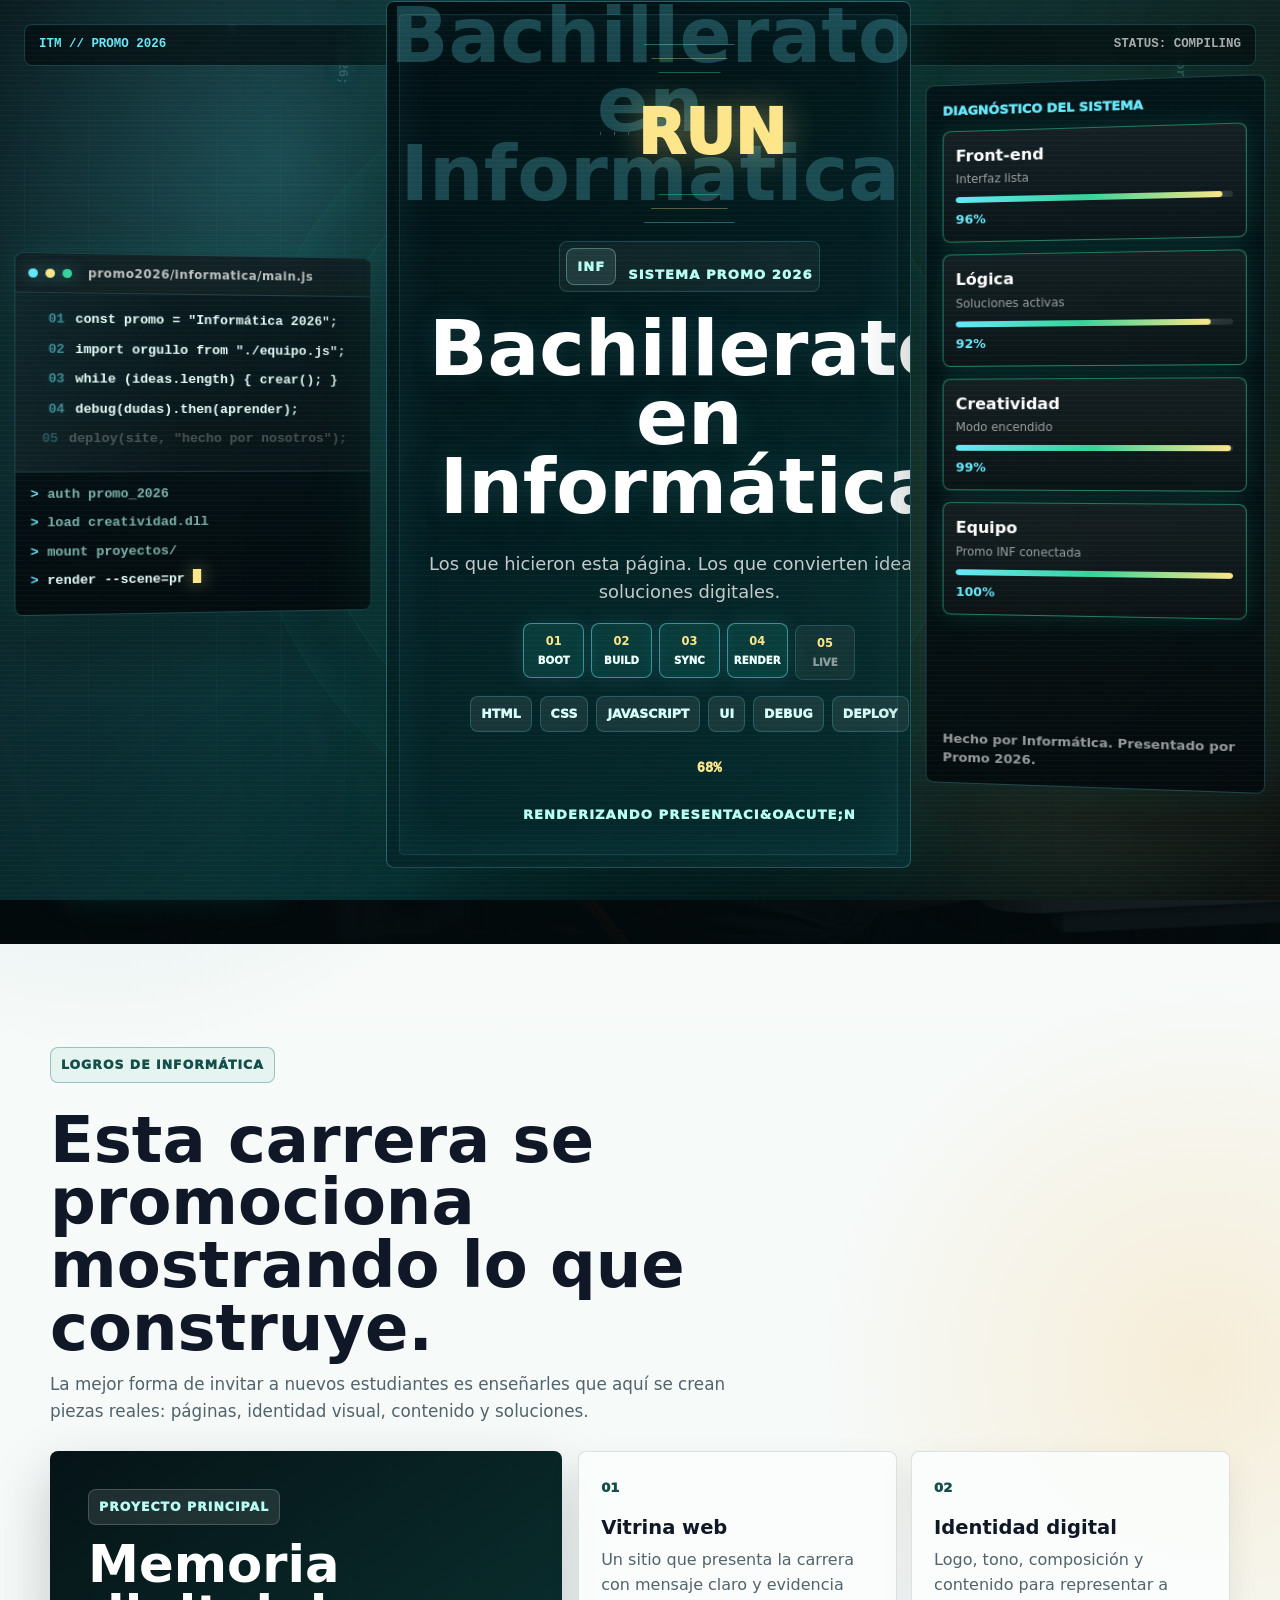
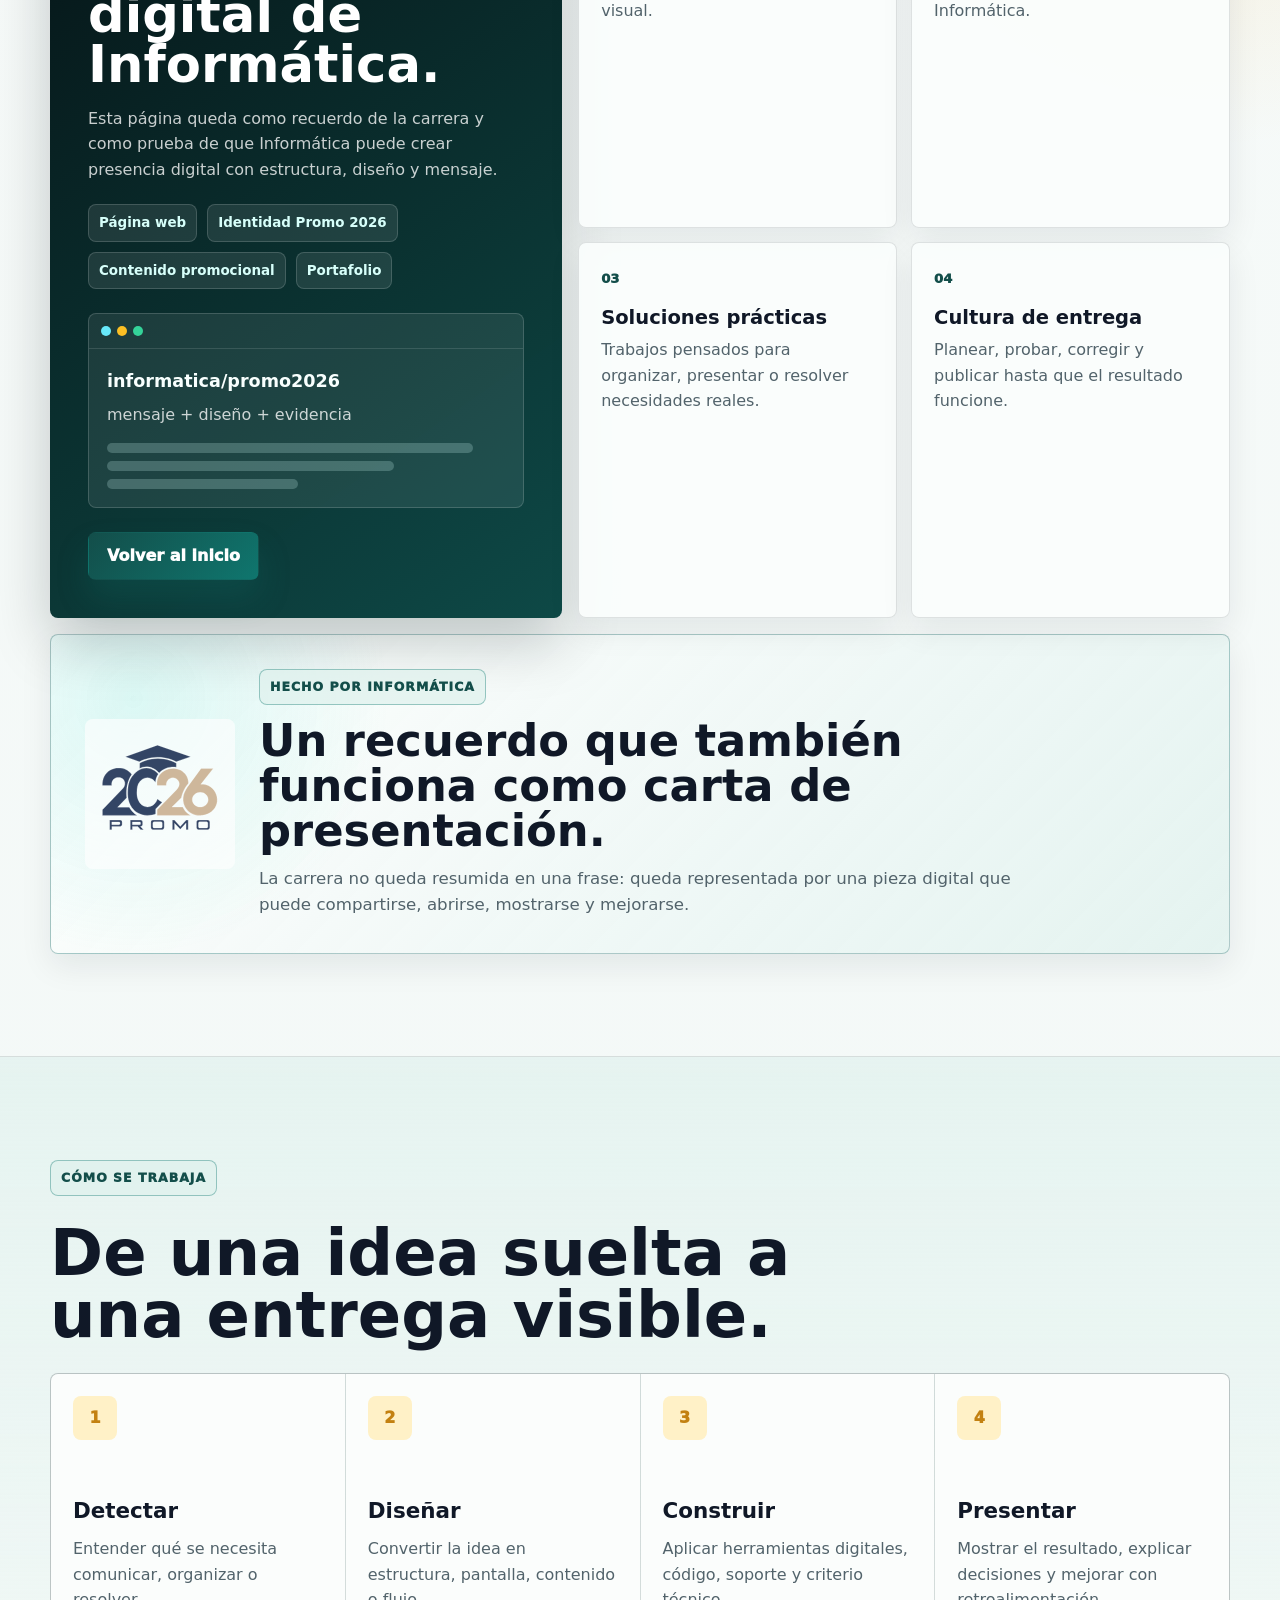
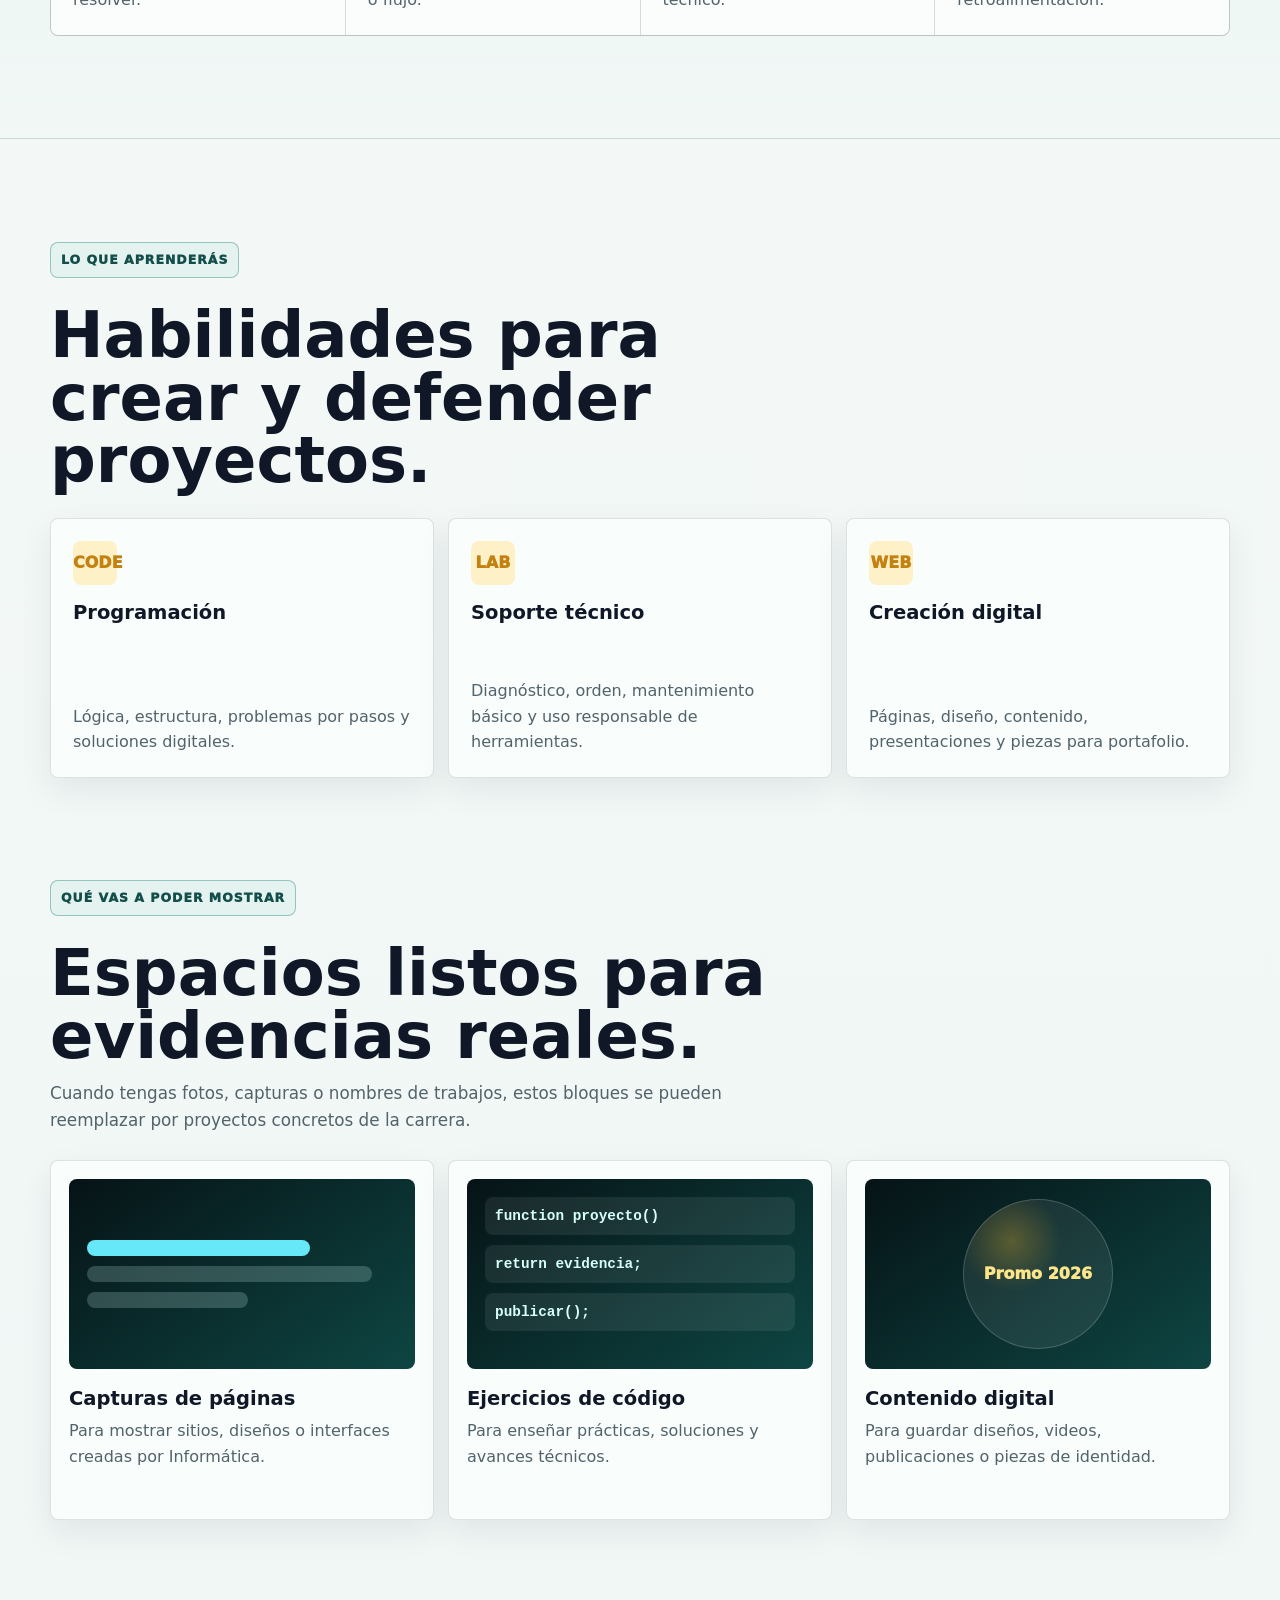
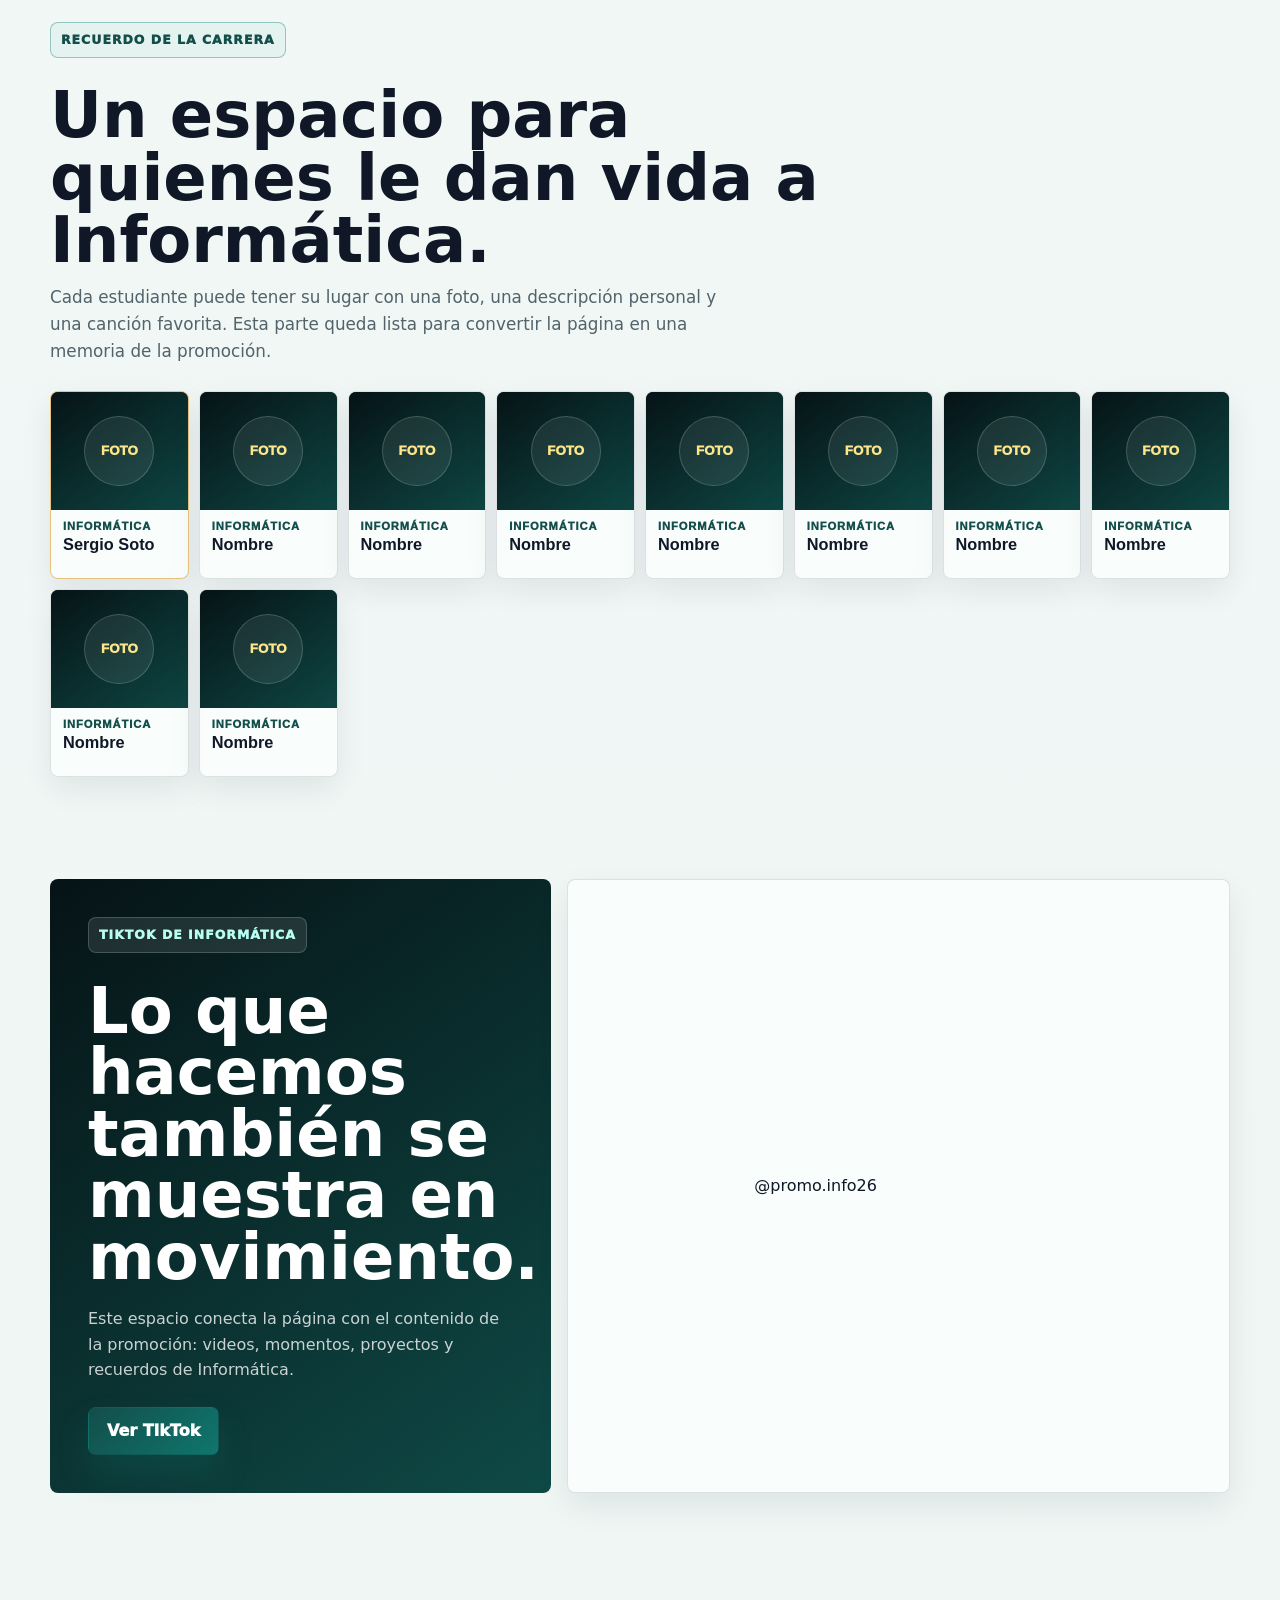
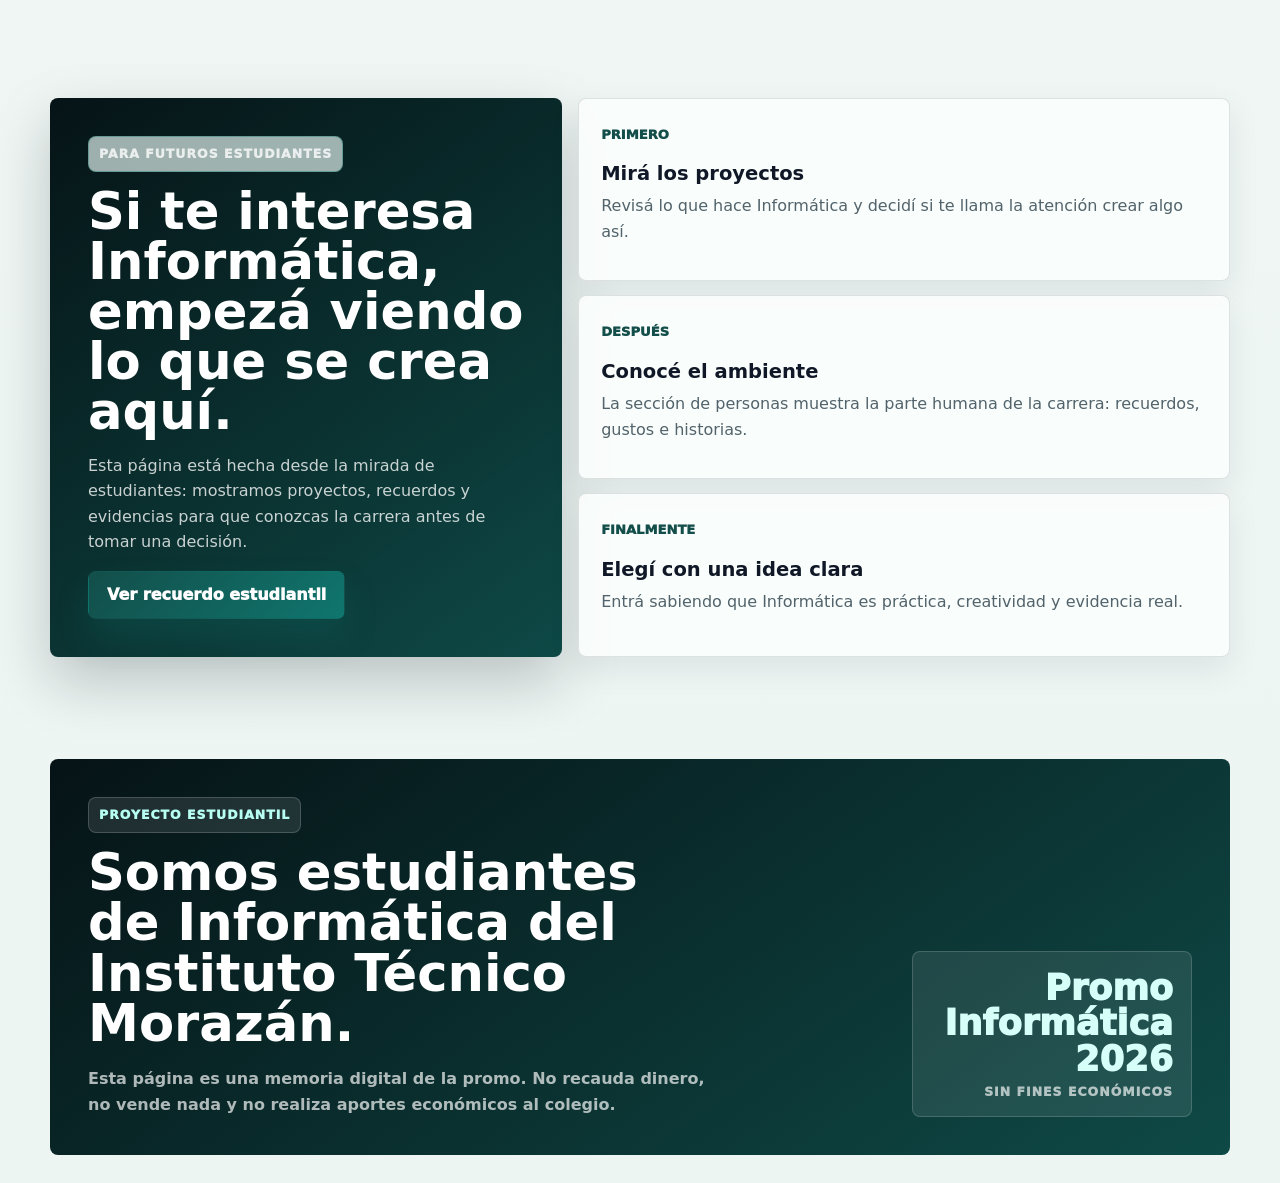
==== commit b6f8f404: "Add files via upload" ====
--- a/index.html
+++ b/index.html
@@ -528,8 +528,6 @@
     </script>
     <script src="assets/js/core/theme.js"></script>
     <script src="assets/js/core/promo-intro.js"></script>
-    <script src="assets/js/core/theme.js" defer></script>
-    <script src="assets/js/core/promo-intro.js" defer></script>
     <script async src="https://www.tiktok.com/embed.js"></script>
   </body>
 </html>
--- a/assets/css/informatica-landing.css
+++ b/assets/css/informatica-landing.css
@@ -1969,6 +1969,30 @@
 }
 
 @media (max-width: 1040px) {
+  .promo-inf-layout {
+    grid-template-columns: 1fr;
+    align-items: stretch;
+  }
+
+  .promo-inf-editor,
+  .promo-inf-diagnostics {
+    transform: none;
+    animation: none;
+  }
+
+  .promo-inf-core {
+    min-height: auto;
+    padding: clamp(18px, 4vw, 28px);
+  }
+
+  .promo-inf-core h2 {
+    font-size: clamp(2rem, 8vw, 3.4rem);
+  }
+
+  .promo-inf-stages {
+    grid-template-columns: repeat(2, minmax(0, 1fr));
+  }
+
   .hero,
   .portfolio-layout,
   .identity-panel,
@@ -2062,6 +2086,77 @@
   }
 }
 
+@media (max-width: 640px) {
+  .promo-intro {
+    padding: 8px;
+  }
+
+  .promo-intro-inf {
+    padding: 8px;
+  }
+
+  .promo-inf-cinematic {
+    min-height: 100svh;
+    gap: 10px;
+  }
+
+  .promo-inf-statusbar {
+    flex-wrap: wrap;
+    font-size: 0.72rem;
+  }
+
+  .promo-inf-editor,
+  .promo-inf-diagnostics,
+  .promo-inf-core {
+    border-radius: 14px;
+  }
+
+  .promo-inf-core {
+    padding: 16px;
+  }
+
+  .promo-inf-core h2 {
+    font-size: clamp(1.8rem, 10vw, 2.6rem);
+    line-height: 1.02;
+  }
+
+  .promo-inf-core .promo-intro-line {
+    font-size: 0.95rem;
+  }
+
+  .promo-inf-stages {
+    grid-template-columns: 1fr 1fr;
+    gap: 6px;
+  }
+
+  .promo-inf-stage-pill small {
+    font-size: 0.56rem;
+  }
+
+  .promo-intro-skills {
+    gap: 6px;
+  }
+
+  .promo-intro-skills span {
+    font-size: 0.68rem;
+    padding: 6px 8px;
+  }
+
+  .promo-code-rain,
+  .promo-inf-hud {
+    opacity: 0.35;
+  }
+
+  .promo-code-line {
+    grid-template-columns: 26px minmax(0, 1fr);
+    font-size: 0.68rem;
+  }
+
+  .promo-inf-terminal p {
+    font-size: 0.7rem;
+  }
+}
+
 @media (max-width: 420px) {
   .brand small {
     display: none;
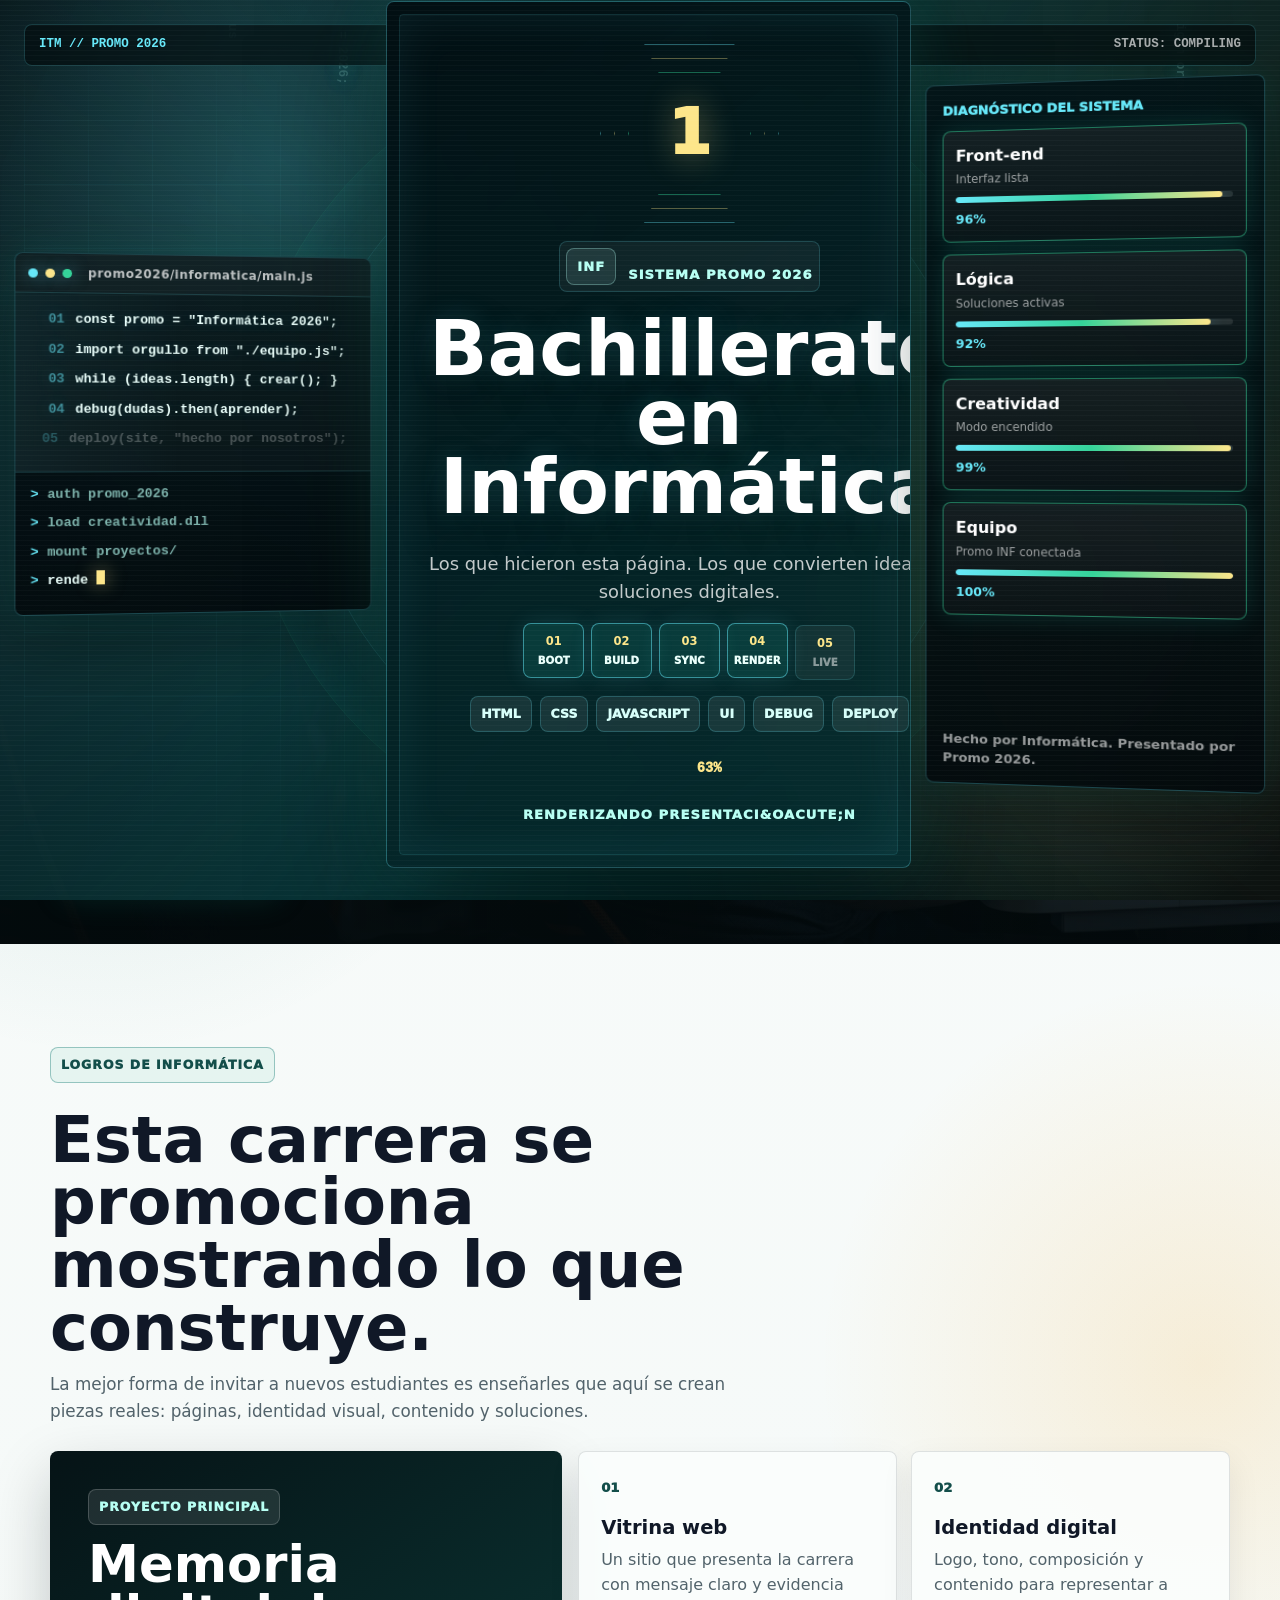
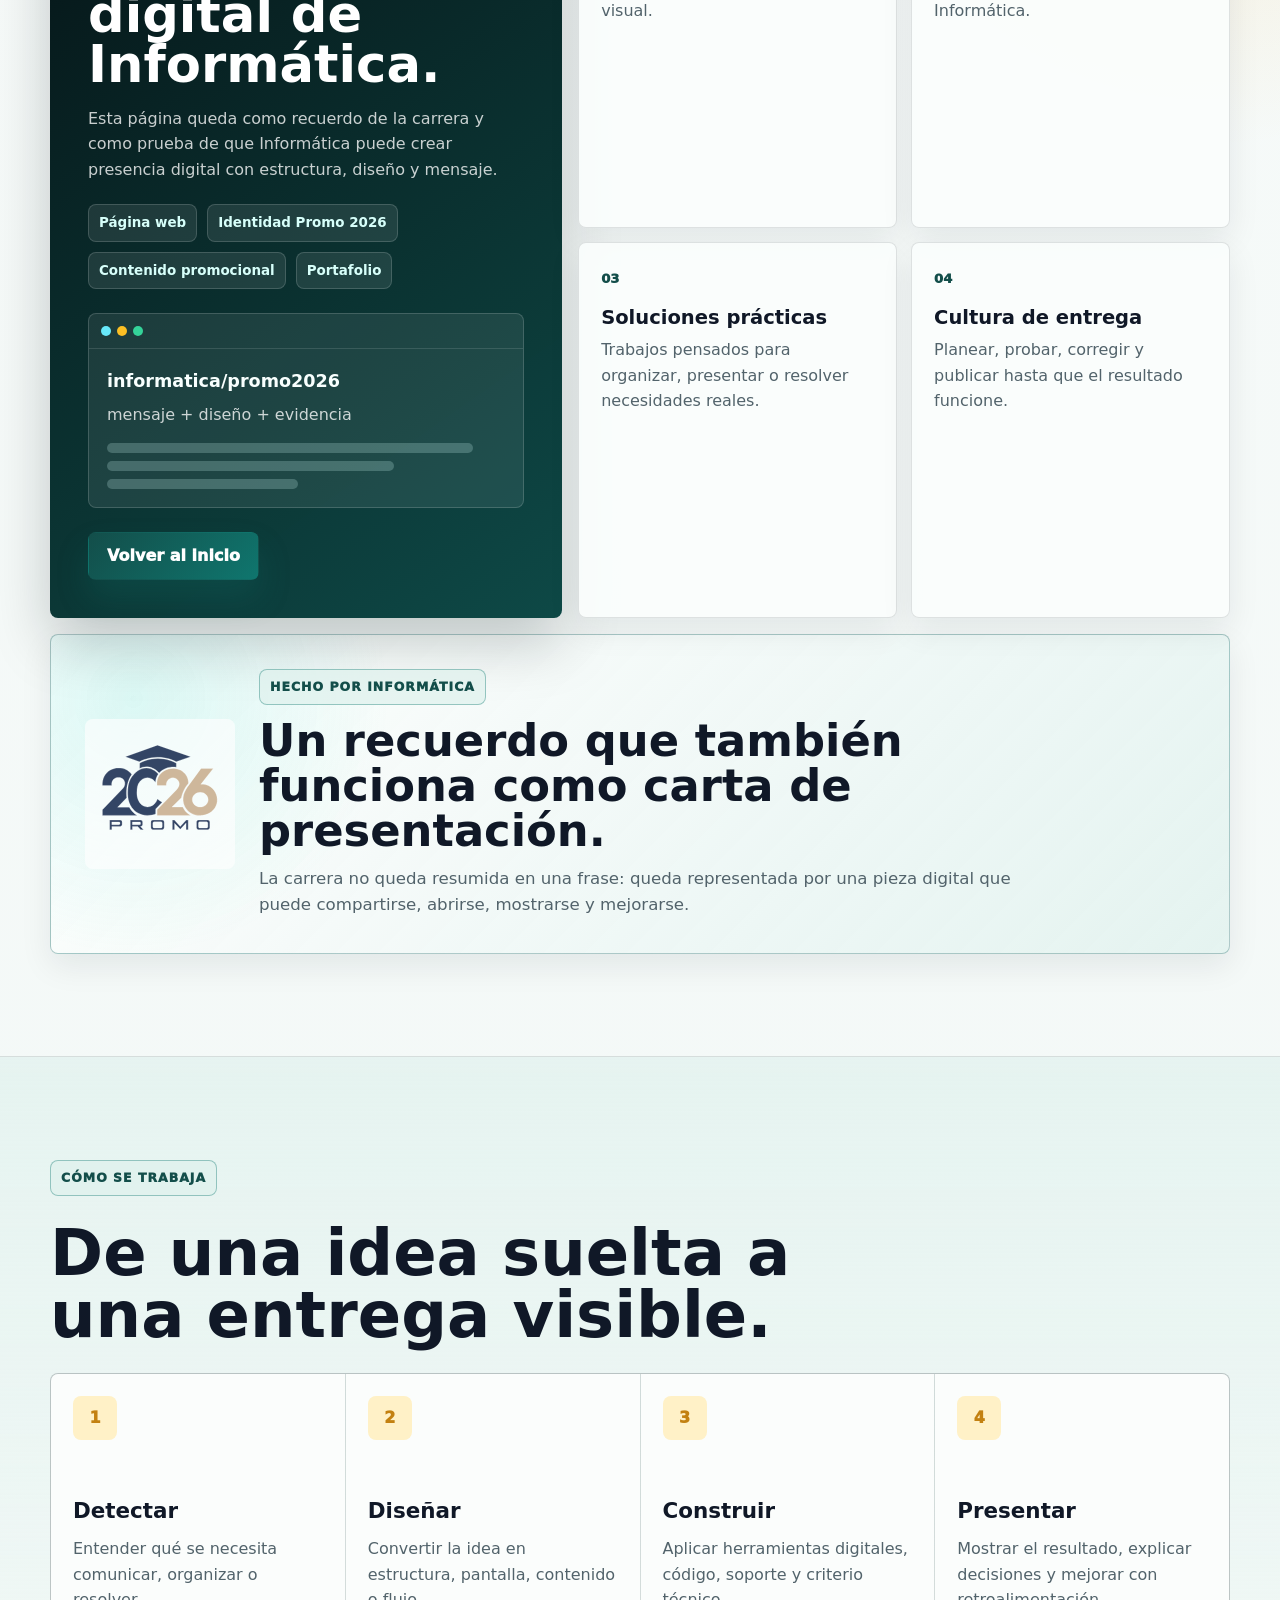
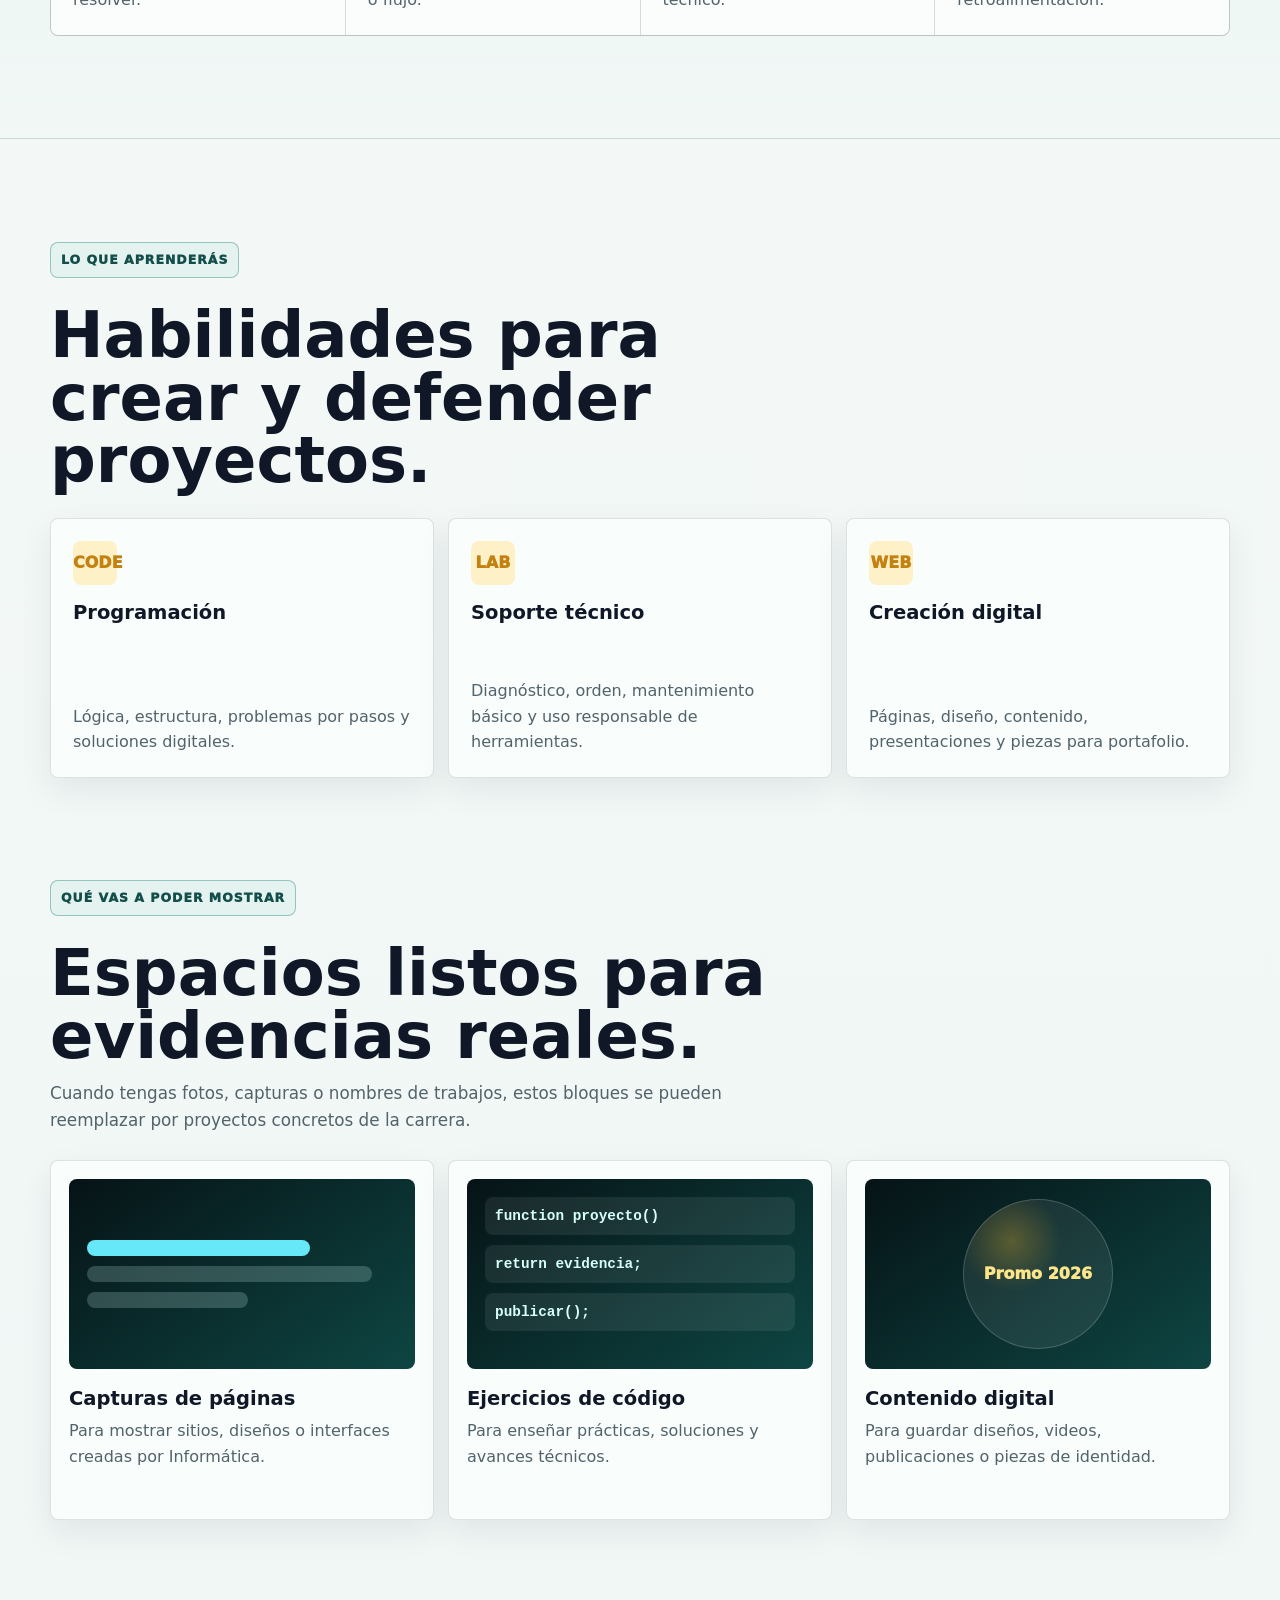
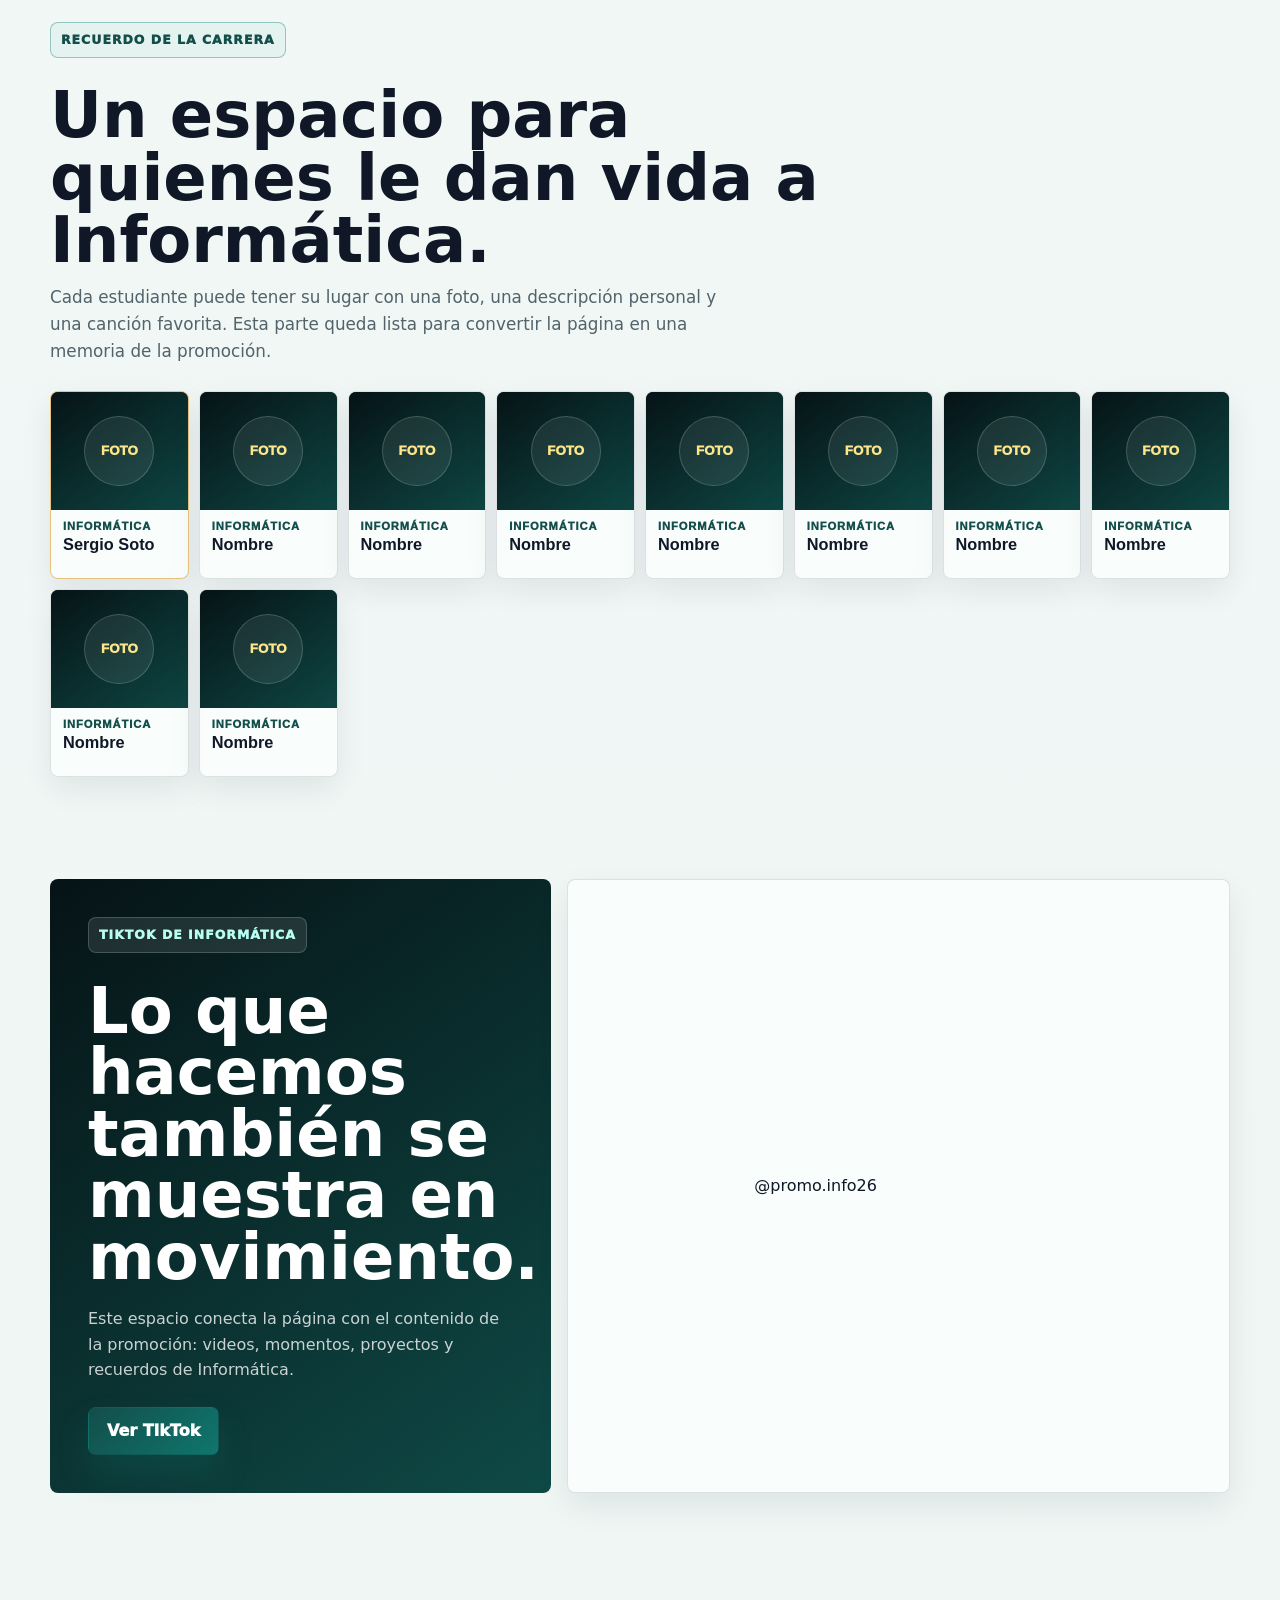
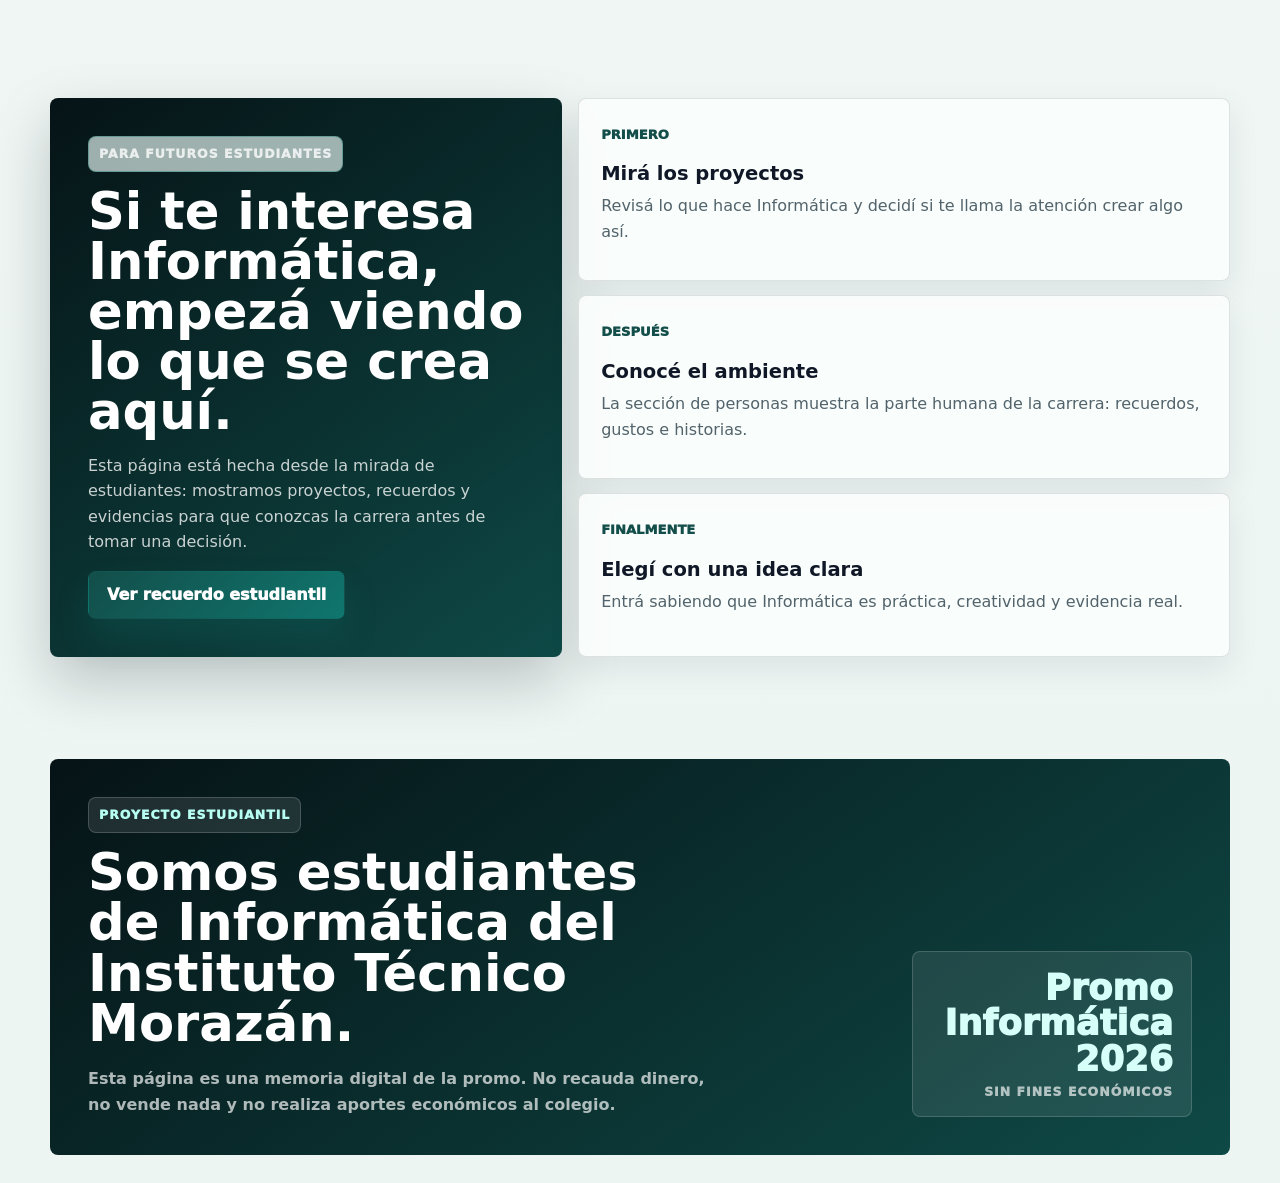
==== commit 72322cc2: "Add files via upload" ====
--- a/index.html
+++ b/index.html
@@ -61,7 +61,13 @@
         </span>
       </a>
 
-      <nav class="nav" aria-label="Navegacion principal">
+      <button class="menu-toggle" id="menuToggle" type="button" aria-label="Abrir menú" aria-expanded="false" aria-controls="mainNav">
+        <span></span>
+        <span></span>
+        <span></span>
+      </button>
+
+      <nav id="mainNav" class="nav" aria-label="Navegacion principal">
         <a href="#logros">Logros</a>
         <a href="#proceso">Proceso</a>
         <a href="#habilidades">Habilidades</a>
@@ -492,6 +498,26 @@
           button.setAttribute("aria-pressed", String(nextTheme === "dark"));
         });
 
+        const menuToggle = document.getElementById("menuToggle");
+        const mainNav = document.getElementById("mainNav");
+        const closeMenu = () => {
+          mainNav?.classList.remove("open");
+          menuToggle?.setAttribute("aria-expanded", "false");
+        };
+
+        menuToggle?.addEventListener("click", () => {
+          const isOpen = mainNav?.classList.toggle("open");
+          menuToggle.setAttribute("aria-expanded", String(Boolean(isOpen)));
+        });
+
+        mainNav?.querySelectorAll("a").forEach((link) => {
+          link.addEventListener("click", closeMenu);
+        });
+
+        window.addEventListener("resize", () => {
+          if (window.innerWidth > 760) closeMenu();
+        });
+
         const openButtons = document.querySelectorAll(".student-open");
         const panels = document.querySelectorAll(".student-panel");
 
--- a/assets/css/informatica-landing.css
+++ b/assets/css/informatica-landing.css
@@ -191,6 +191,43 @@
   color: var(--white);
 }
 
+.menu-toggle {
+  display: none;
+  width: 44px;
+  height: 44px;
+  flex: 0 0 auto;
+  align-items: center;
+  justify-content: center;
+  flex-direction: column;
+  gap: 4px;
+  border: 1px solid var(--line);
+  border-radius: var(--radius);
+  background: var(--surface-solid);
+  color: var(--primary-strong);
+  box-shadow: var(--shadow-soft);
+  cursor: pointer;
+}
+
+.menu-toggle span {
+  width: 18px;
+  height: 2px;
+  border-radius: 999px;
+  background: currentColor;
+  transition: transform 0.22s ease, opacity 0.22s ease;
+}
+
+.menu-toggle[aria-expanded="true"] span:nth-child(1) {
+  transform: translateY(6px) rotate(45deg);
+}
+
+.menu-toggle[aria-expanded="true"] span:nth-child(2) {
+  opacity: 0;
+}
+
+.menu-toggle[aria-expanded="true"] span:nth-child(3) {
+  transform: translateY(-6px) rotate(-45deg);
+}
+
 .theme-toggle {
   flex: 0 0 auto;
   justify-self: end;
@@ -237,6 +274,7 @@
   place-items: center;
   min-height: 100svh;
   padding: 24px;
+  overflow-y: auto;
   color: #ffffff;
   background: #041012;
   isolation: isolate;
@@ -366,7 +404,7 @@
 
 .promo-intro-inf {
   place-items: stretch;
-  overflow: hidden;
+  overflow: auto;
   padding: clamp(12px, 2vw, 24px);
   background:
     radial-gradient(circle at 50% 48%, rgba(45, 212, 191, 0.14), transparent 34rem),
@@ -403,6 +441,7 @@
   gap: 14px;
   width: 100%;
   min-height: calc(100svh - clamp(24px, 4vw, 48px));
+  max-height: none;
   color: #ffffff;
 }
 
@@ -673,25 +712,7 @@
 
 .promo-inf-core h2::before,
 .promo-inf-core h2::after {
-  content: attr(data-text);
-  position: absolute;
-  inset: 0;
-  pointer-events: none;
-  opacity: 0.24;
-}
-
-.promo-inf-core h2::before {
-  color: #67e8f9;
-  transform: translate(2px, -1px);
-  clip-path: inset(0 0 55% 0);
-  animation: promo-title-glitch 2s steps(2, end) infinite;
-}
-
-.promo-inf-core h2::after {
-  color: #fde68a;
-  transform: translate(-2px, 1px);
-  clip-path: inset(58% 0 0 0);
-  animation: promo-title-glitch 2.5s steps(2, end) infinite reverse;
+  content: none;
 }
 
 .promo-inf-core .promo-intro-line {
@@ -2016,20 +2037,43 @@
 
 @media (max-width: 760px) {
   .topbar {
-    position: static;
-    grid-template-columns: minmax(0, 1fr) auto;
+    position: sticky;
+    grid-template-columns: auto auto minmax(0, 1fr) auto;
     align-items: center;
     gap: 10px;
   }
 
+  .menu-toggle {
+    display: inline-flex;
+  }
+
   .nav {
-    grid-column: 1 / -1;
-    justify-self: stretch;
+    position: absolute;
+    top: calc(100% + 8px);
+    left: 12px;
+    right: 12px;
+    display: none;
+    flex-direction: column;
+    align-items: stretch;
+    justify-content: flex-start;
+    gap: 6px;
+    padding: 8px;
+    border: 1px solid var(--line);
+    border-radius: 18px;
+    background: color-mix(in srgb, var(--bg-strong) 96%, transparent);
+    box-shadow: var(--shadow-soft);
+    backdrop-filter: blur(18px);
+  }
+
+  .nav.open {
+    display: flex;
+  }
+
+  .nav a {
     width: 100%;
+    min-height: 48px;
+    padding: 12px;
     justify-content: flex-start;
-    flex-wrap: nowrap;
-    overflow-x: auto;
-    scrollbar-width: thin;
   }
 
   .nav a {
@@ -2089,6 +2133,7 @@
 @media (max-width: 640px) {
   .promo-intro {
     padding: 8px;
+    overflow: hidden;
   }
 
   .promo-intro-inf {
@@ -2096,45 +2141,115 @@
   }
 
   .promo-inf-cinematic {
-    min-height: 100svh;
-    gap: 10px;
+    min-height: calc(100svh - 16px);
+    grid-template-rows: auto minmax(0, 1fr);
+    gap: 8px;
   }
 
   .promo-inf-statusbar {
-    flex-wrap: wrap;
-    font-size: 0.72rem;
+    display: grid;
+    grid-template-columns: 1fr auto;
+    min-height: 34px;
+    padding: 8px 10px;
+    font-size: 0.64rem;
+    line-height: 1.2;
+  }
+
+  .promo-inf-statusbar span:last-child {
+    display: none;
   }
 
   .promo-inf-editor,
-  .promo-inf-diagnostics,
+  .promo-inf-diagnostics {
+    display: none;
+  }
+
+  .promo-inf-layout {
+    min-height: 0;
+    display: grid;
+    align-items: center;
+  }
+
   .promo-inf-core {
     border-radius: 14px;
   }
 
   .promo-inf-core {
-    padding: 16px;
+    min-height: 0;
+    padding: clamp(14px, 4vw, 18px);
+    align-content: center;
   }
 
   .promo-inf-core h2 {
-    font-size: clamp(1.8rem, 10vw, 2.6rem);
-    line-height: 1.02;
+    margin-top: 4px;
+    font-size: clamp(1.9rem, 10.5vw, 2.72rem);
+    line-height: 0.98;
   }
 
   .promo-inf-core .promo-intro-line {
-    font-size: 0.95rem;
+    max-width: 30rem;
+    margin-bottom: 12px;
+    font-size: clamp(0.84rem, 3.2vw, 0.96rem);
+    line-height: 1.35;
+  }
+
+  .promo-inf-kernel {
+    width: clamp(82px, 24vw, 112px);
+    height: clamp(82px, 24vw, 112px);
+    margin-bottom: 10px;
+  }
+
+  .promo-inf-kernel span:nth-child(2) {
+    inset: 10px;
+  }
+
+  .promo-inf-kernel span:nth-child(3) {
+    inset: 20px;
+  }
+
+  .promo-inf-kernel strong {
+    font-size: clamp(1.8rem, 8vw, 2.6rem);
+  }
+
+  .promo-inf-label {
+    gap: 8px;
+    margin-bottom: 8px;
+    padding: 5px;
+  }
+
+  .promo-inf-label .promo-intro-eyebrow {
+    margin: 0;
+    font-size: 0.62rem;
+    letter-spacing: 0.04em;
+  }
+
+  .promo-inf-label .promo-intro-code {
+    min-height: 28px;
+    padding: 5px 8px;
+    font-size: 0.68rem;
   }
 
   .promo-inf-stages {
-    grid-template-columns: 1fr 1fr;
-    gap: 6px;
+    grid-template-columns: repeat(5, minmax(0, 1fr));
+    gap: 4px;
+    margin-bottom: 10px;
+  }
+
+  .promo-inf-stage-pill {
+    padding: 5px 3px;
+  }
+
+  .promo-inf-stage-pill b {
+    font-size: 0.62rem;
   }
 
   .promo-inf-stage-pill small {
-    font-size: 0.56rem;
+    font-size: 0.46rem;
   }
 
   .promo-intro-skills {
     gap: 6px;
+    margin-bottom: 12px;
   }
 
   .promo-intro-skills span {
@@ -2142,9 +2257,33 @@
     padding: 6px 8px;
   }
 
+  .promo-progress-wrap {
+    grid-template-columns: minmax(0, 1fr) 44px;
+    gap: 8px;
+  }
+
+  .promo-inf-core .promo-intro-progress {
+    height: 10px;
+    margin-top: 0;
+  }
+
+  .promo-progress-percent {
+    font-size: 0.74rem;
+  }
+
+  .promo-inf-core .promo-intro-hype {
+    margin-top: 10px;
+    font-size: 0.66rem;
+    letter-spacing: 0.04em;
+  }
+
+  .promo-inf-final {
+    display: none;
+  }
+
   .promo-code-rain,
   .promo-inf-hud {
-    opacity: 0.35;
+    opacity: 0.22;
   }
 
   .promo-code-line {
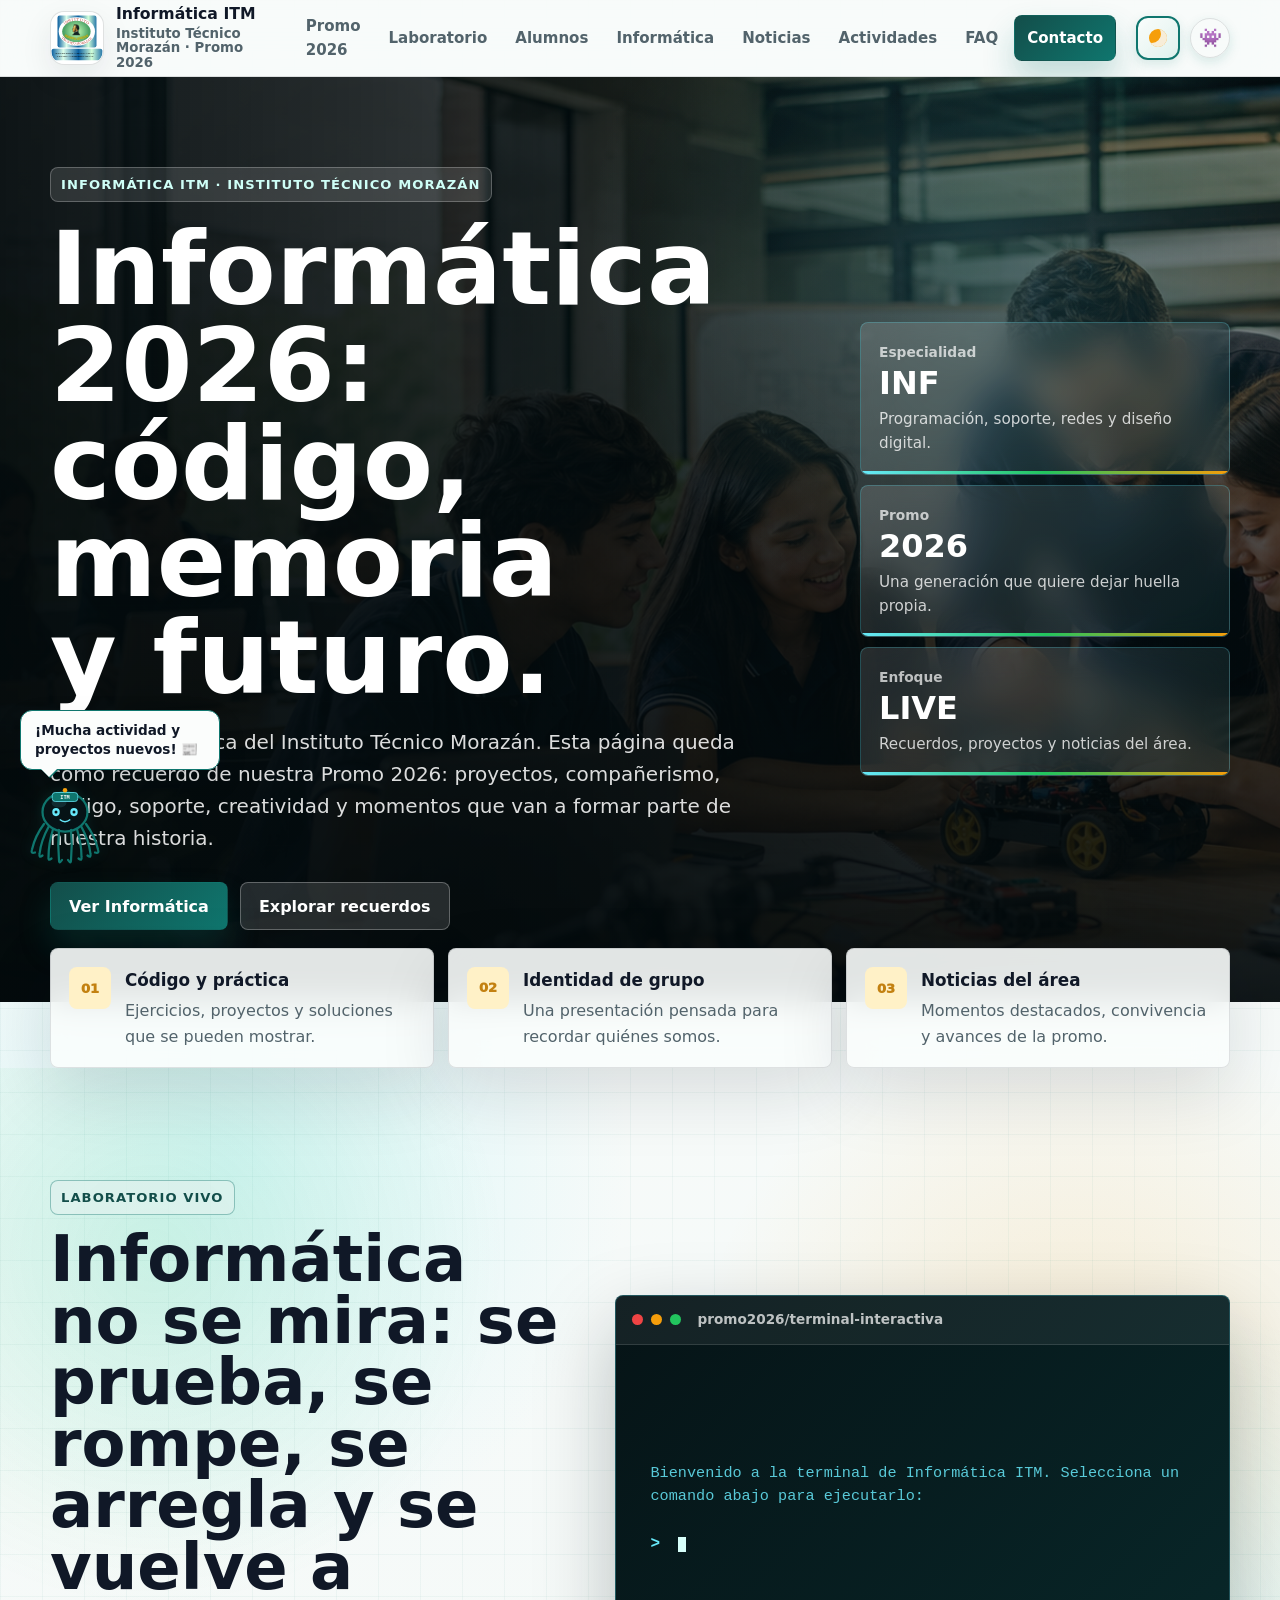
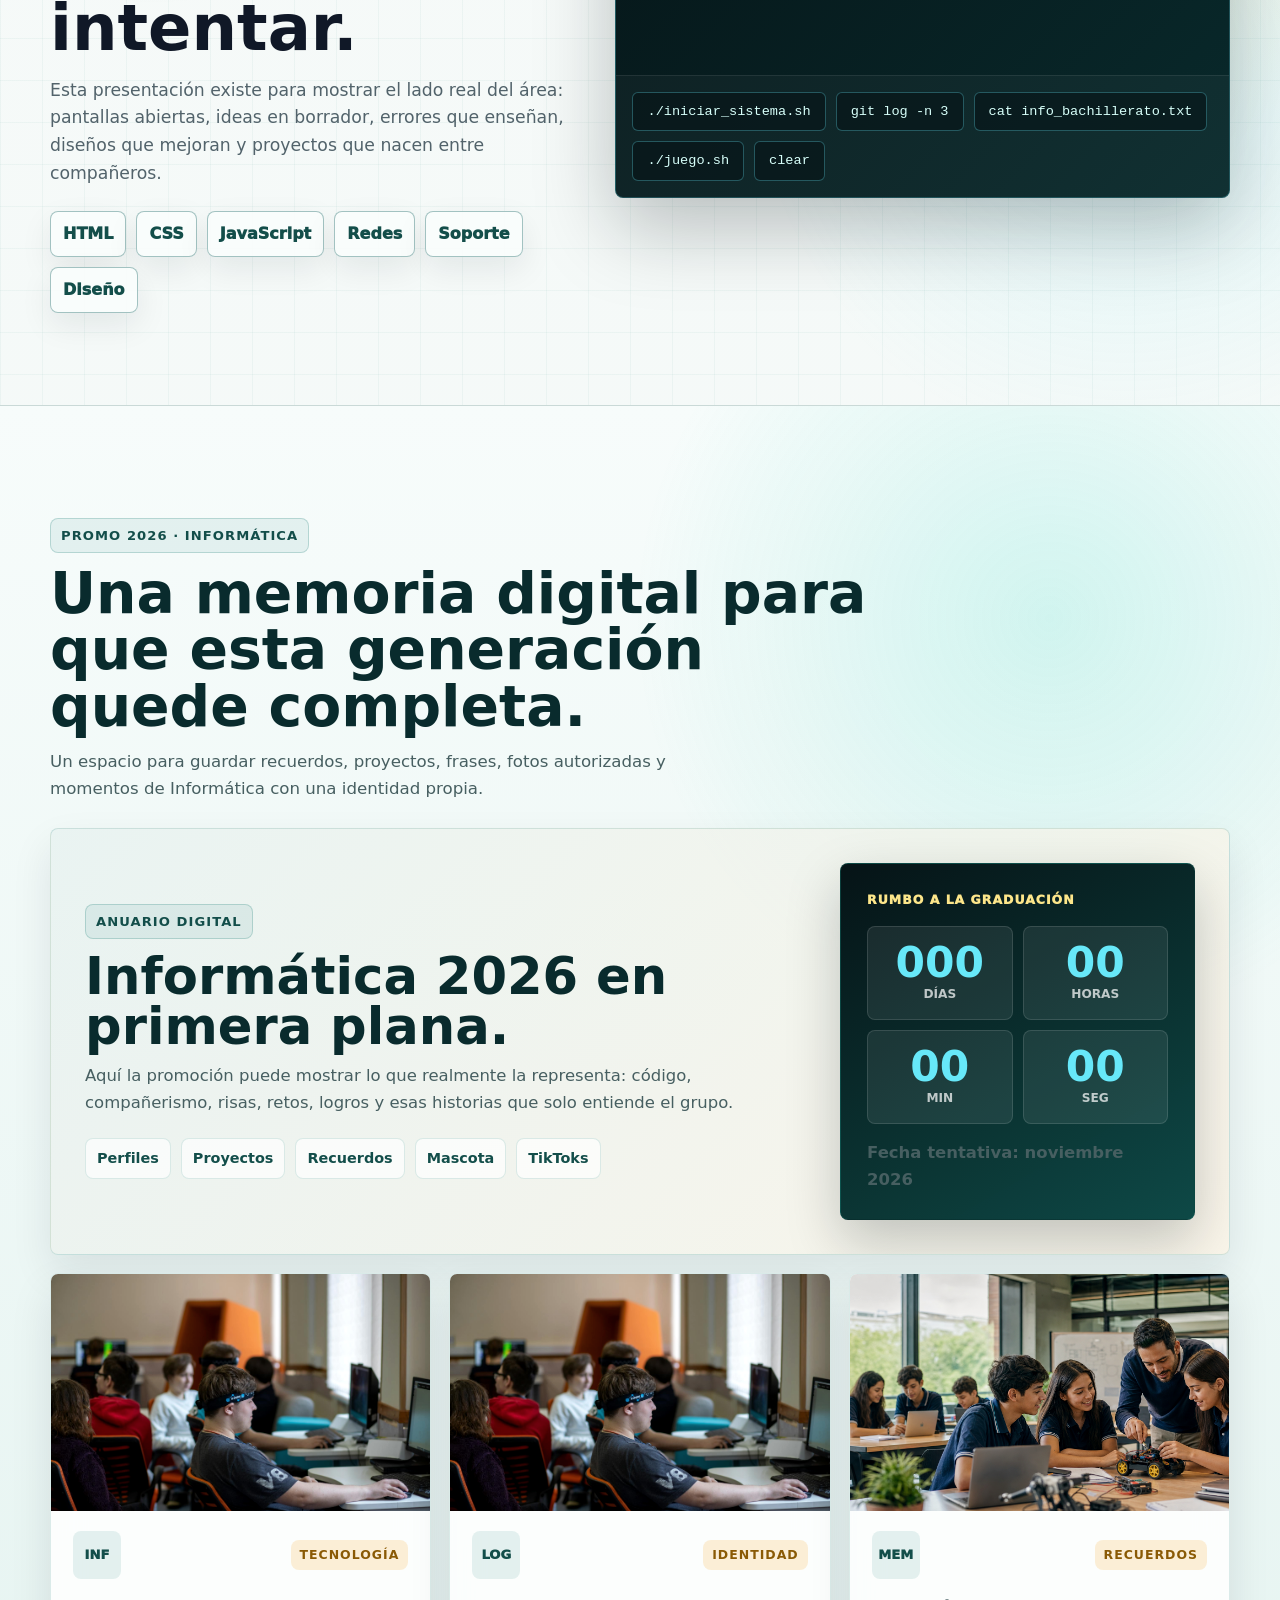
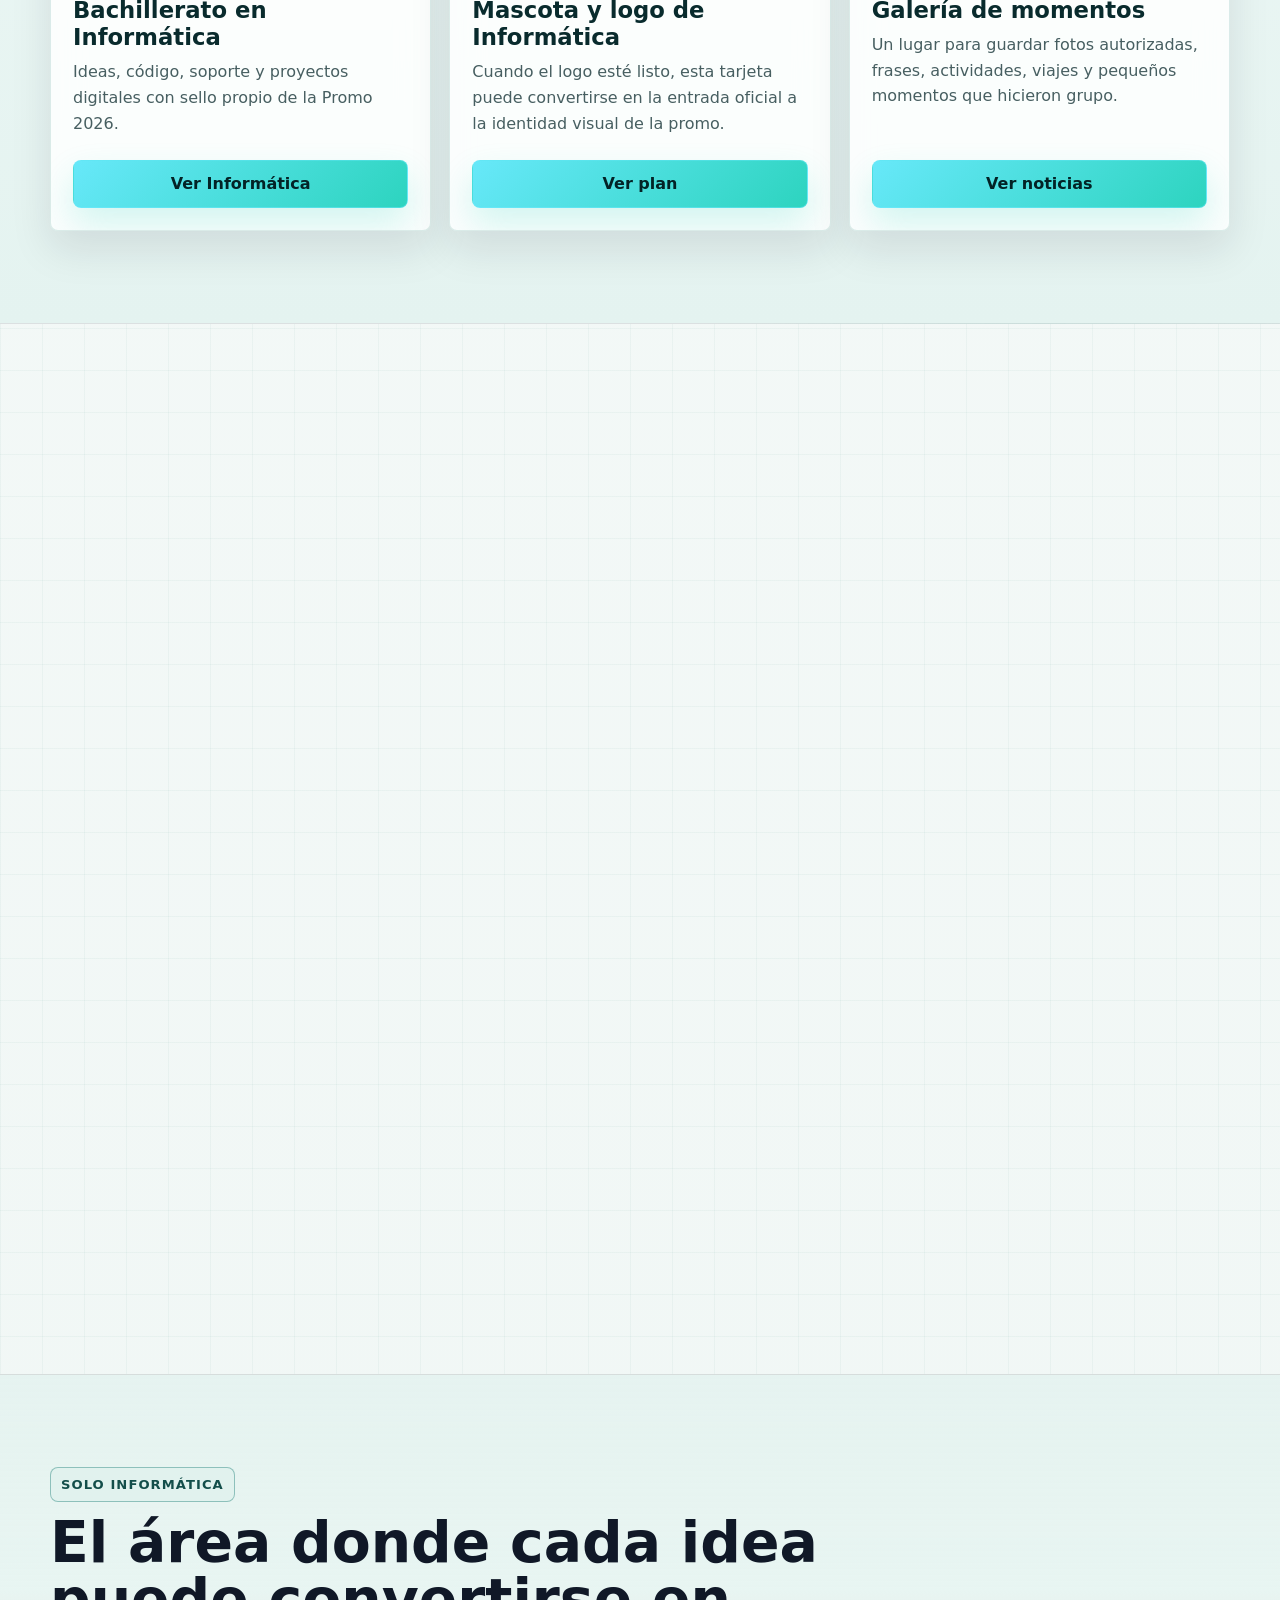
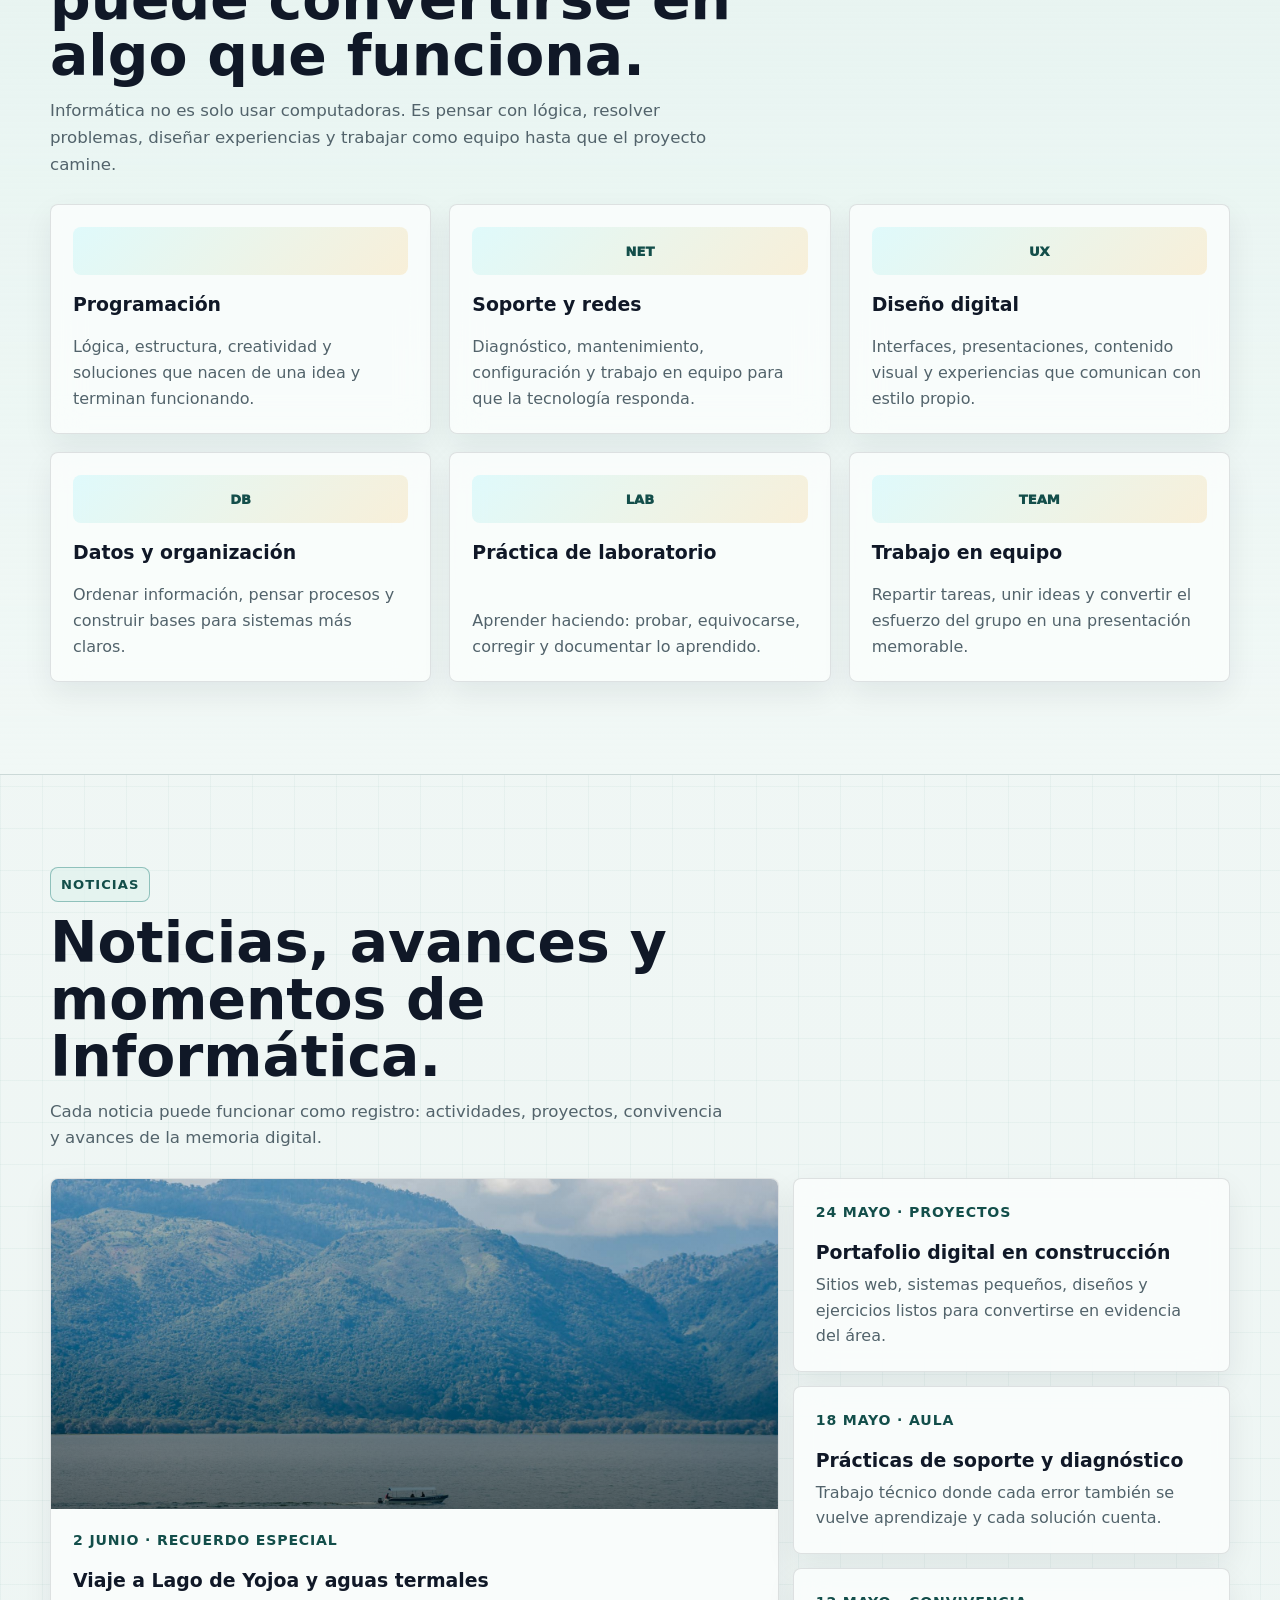
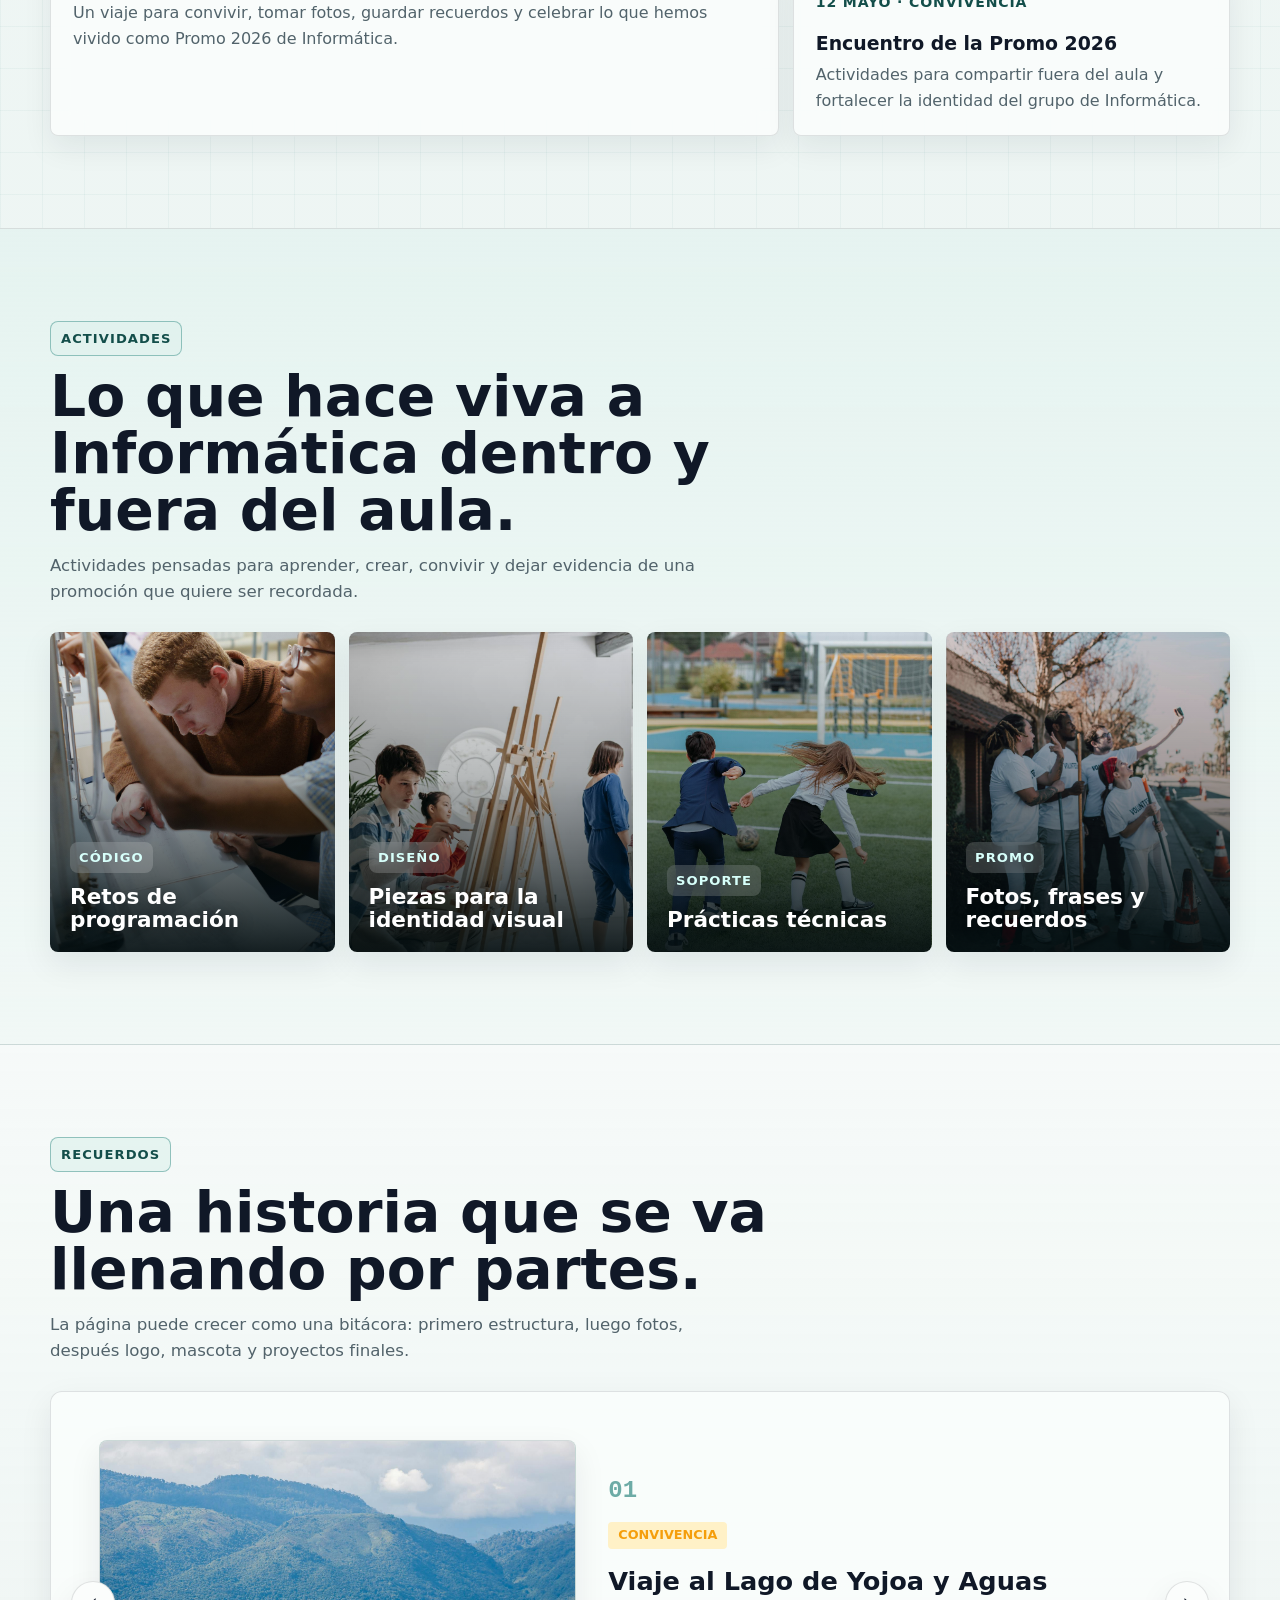
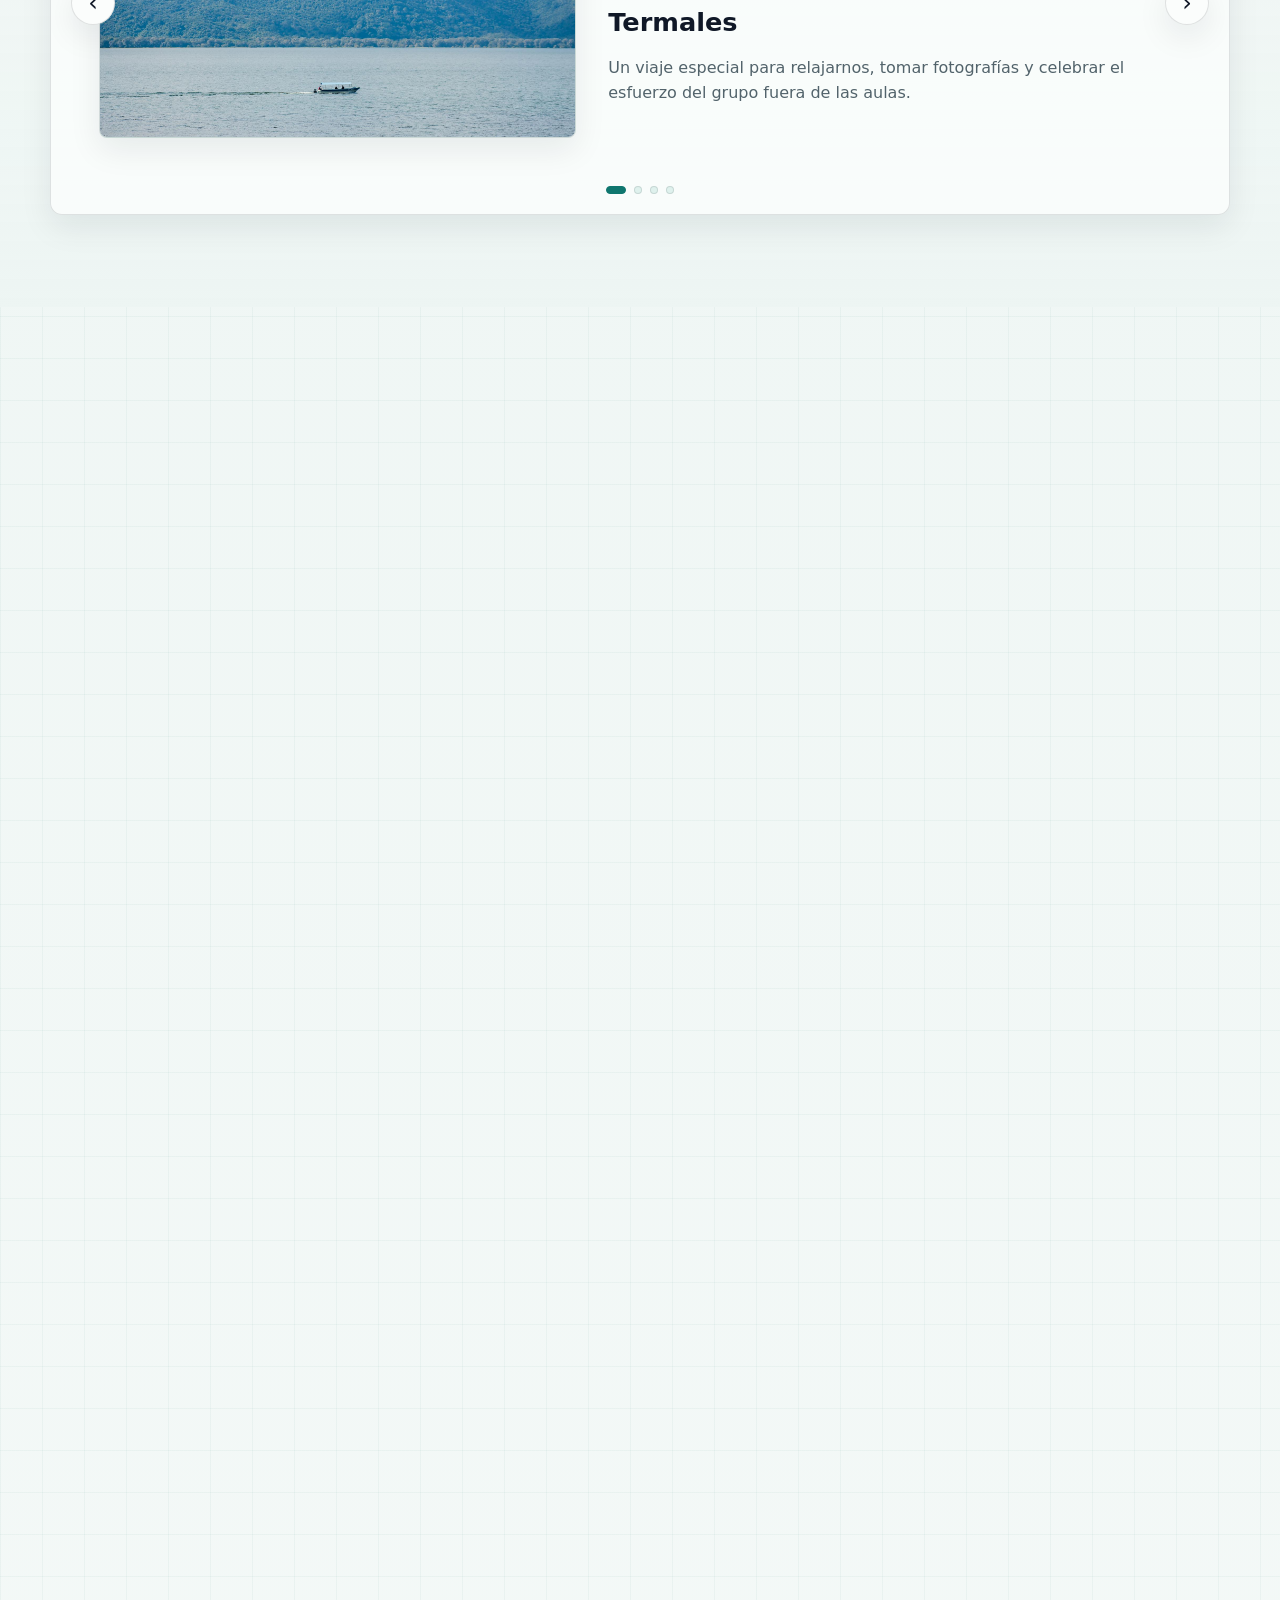
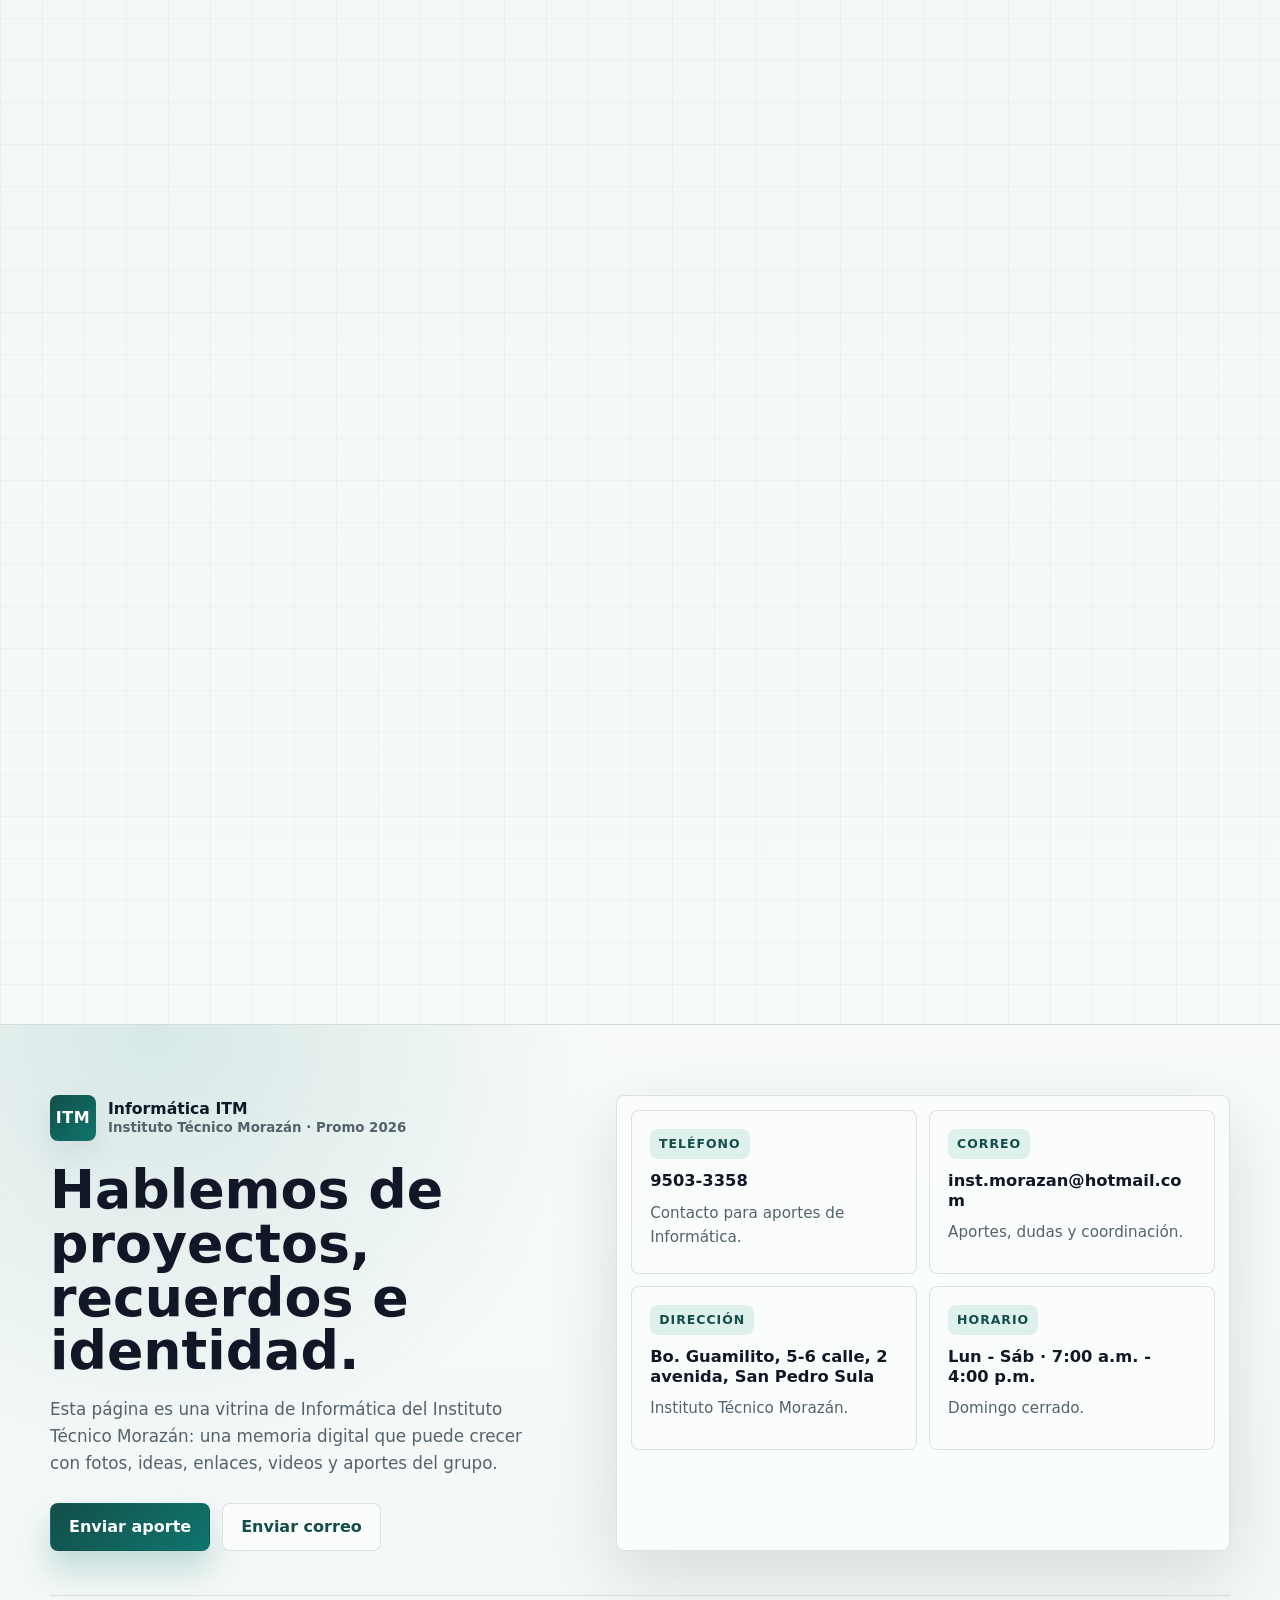
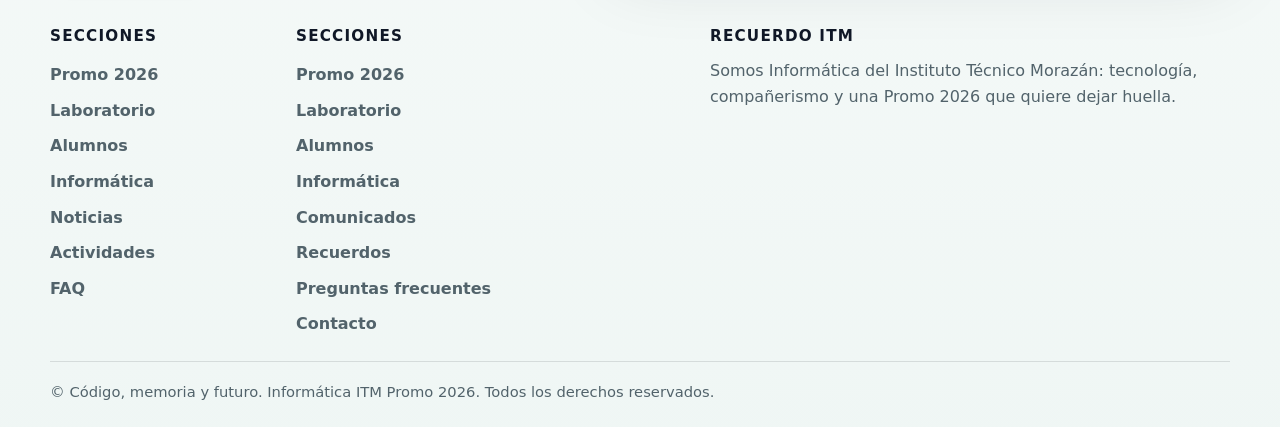
==== commit e1cf320c: "Add files via upload" ====
--- a/index.html
+++ b/index.html
@@ -1,559 +1,480 @@
-<!doctype html>
-<html lang="es">
-  <head>
-    <meta charset="UTF-8" />
-    <meta name="viewport" content="width=device-width, initial-scale=1.0" />
-    <meta http-equiv="X-UA-Compatible" content="IE=edge" />
-
-    <title>Bachillerato en Inform&aacute;tica | Donde las ideas se vuelven proyectos</title>
-    <meta
-      name="description"
-      content="Estudia Bachillerato en Inform&aacute;tica: programaci&oacute;n, soporte, dise&ntilde;o digital, proyectos reales y una memoria digital creada por la carrera."
-    />
-    <meta
-      name="keywords"
-      content="Bachillerato en Inform&aacute;tica, estudiar inform&aacute;tica, carrera tecnol&oacute;gica, proyectos digitales, programaci&oacute;n, soporte t&eacute;cnico"
-    />
-    <meta name="author" content="Bachillerato en Inform&aacute;tica" />
-    <meta name="robots" content="index, follow, max-image-preview:large" />
-    <meta name="theme-color" content="#0f766e" />
-    <meta property="og:type" content="website" />
-    <meta property="og:locale" content="es_HN" />
-    <meta property="og:site_name" content="Bachillerato en Inform&aacute;tica" />
-    <meta property="og:title" content="Inform&aacute;tica: donde las ideas se vuelven proyectos" />
-    <meta
-      property="og:description"
-      content="Una carrera para crear p&aacute;ginas, resolver problemas, presentar proyectos y dejar evidencia digital."
-    />
-    <meta property="og:image" content="assets/img/promo2026/informatica/hero/hero-preview.png" />
-    <meta property="og:image:alt" content="Proyecto visual del Bachillerato en Inform&aacute;tica." />
-
-    <meta name="twitter:card" content="summary_large_image" />
-    <meta name="twitter:title" content="Bachillerato en Inform&aacute;tica" />
-    <meta name="twitter:description" content="Estudia tecnolog&iacute;a construyendo proyectos reales." />
-    <meta name="twitter:image" content="assets/img/promo2026/informatica/hero/hero-preview.png" />
-
-    <link rel="icon" href="assets/img/brand/favicon.svg" type="image/svg+xml" />
-    <link rel="manifest" href="site.webmanifest" />
-    <link rel="preload" href="assets/img/promo2026/informatica/hero/hero-preview.png" as="image" />
-    <link rel="stylesheet" href="assets/css/informatica-landing.css" />
-
-    <script type="application/ld+json">
-      {
-        "@context": "https://schema.org",
-        "@type": "CreativeWork",
-        "name": "Bachillerato en Inform\u00e1tica",
-        "image": "assets/img/promo2026/informatica/hero/hero-preview.png",
-        "description": "Memoria digital estudiantil de Informatica: proyectos, recuerdos, creatividad y evidencia de la carrera.",
-        "creator": "Promo Informatica 2026"
+<!doctype html>
+<html lang="es" data-site="instituto-tecnico-morazan">
+  <head>
+    <!-- Configuracion base -->
+    <meta charset="UTF-8" />
+    <meta name="viewport" content="width=device-width, initial-scale=1.0" />
+    <meta http-equiv="X-UA-Compatible" content="IE=edge" />
+
+    <!-- SEO principal -->
+    <title>Inform&aacute;tica ITM | Promo 2026</title>
+    <meta
+      name="description"
+      content="Inform&aacute;tica ITM: una presentaci&oacute;n digital de la Promo 2026 con proyectos, noticias, recuerdos, tecnolog&iacute;a y el orgullo de estudiar Inform&aacute;tica."
+    />
+    <meta
+      name="keywords"
+      content="Inform&aacute;tica ITM, Promo 2026, bachillerato en inform&aacute;tica, programaci&oacute;n, tecnolog&iacute;a, proyectos digitales, Instituto T&eacute;cnico Moraz&aacute;n"
+    />
+    <meta name="author" content="Instituto T&eacute;cnico Moraz&aacute;n" />
+    <meta name="robots" content="index, follow, max-image-preview:large" />
+    <meta name="googlebot" content="index, follow" />
+    <meta name="language" content="Spanish" />
+    <meta name="theme-color" content="#0f766e" />
+    <link rel="canonical" href="https://www.tecmorazan.edu.hn/" />
+
+    <!-- Open Graph / Facebook / WhatsApp -->
+    <meta property="og:type" content="website" />
+    <meta property="og:locale" content="es_HN" />
+    <meta property="og:site_name" content="Instituto T&eacute;cnico Moraz&aacute;n" />
+    <meta property="og:title" content="Inform&aacute;tica ITM | Promo 2026" />
+    <meta
+      property="og:description"
+      content="Una memoria digital para hablar de Inform&aacute;tica, proyectos, tecnolog&iacute;a y la historia que deja la Promo 2026."
+    />
+    <meta property="og:url" content="https://www.tecmorazan.edu.hn/" />
+    <meta property="og:image" content="https://www.tecmorazan.edu.hn/assets/img/pages/og-cover.png" />
+    <meta property="og:image:alt" content="Estudiantes del Instituto T&eacute;cnico Moraz&aacute;n trabajando en proyectos t&eacute;cnicos." />
+
+    <!-- Twitter / X -->
+    <meta name="twitter:card" content="summary_large_image" />
+    <meta name="twitter:title" content="Inform&aacute;tica ITM | Promo 2026" />
+    <meta
+      name="twitter:description"
+      content="Proyectos, noticias y recuerdos de Inform&aacute;tica ITM."
+    />
+    <meta name="twitter:image" content="https://www.tecmorazan.edu.hn/assets/img/pages/og-cover.png" />
+
+    <!-- Recursos -->
+    <link rel="icon" href="assets/img/brand/favicon.svg" type="image/svg+xml" />
+    <link rel="manifest" href="site.webmanifest" />
+    <link rel="preload" href="assets/img/pages/hero-campus.png" as="image" />
+    <link rel="stylesheet" href="assets/css/style.css" />
+
+    <!-- Datos estructurados para buscadores -->
+    <script type="application/ld+json">
+      {
+        "@context": "https://schema.org",
+        "@type": "EducationalOrganization",
+        "name": "Inform\u00e1tica ITM - Instituto T\u00e9cnico Moraz\u00e1n",
+        "url": "https://www.tecmorazan.edu.hn/",
+        "logo": "https://www.tecmorazan.edu.hn/assets/img/brand/favicon.svg",
+        "image": "https://www.tecmorazan.edu.hn/assets/img/pages/hero-campus.png",
+        "description": "Memoria digital de Informatica ITM Promo 2026, enfocada en proyectos, tecnologia, noticias y recuerdos del area.",
+        "address": {
+          "@type": "PostalAddress",
+          "streetAddress": "Bo. Guamilito, 5-6 calle, 2 avenida",
+          "addressLocality": "San Pedro Sula",
+          "addressRegion": "Cortes",
+          "postalCode": "21102",
+          "addressCountry": "HN"
+        },
+        "contactPoint": {
+          "@type": "ContactPoint",
+          "telephone": "+50495033358",
+          "contactType": "coordinacion de Informatica",
+          "availableLanguage": ["Spanish"]
+        }
       }
     </script>
   </head>
 
-  <body class="promo-index career-informatica">
-    <a class="skip-link" href="#contenido">Saltar al contenido</a>
-    <header class="topbar">
-      <a class="brand" href="#inicio" aria-label="Ir al inicio">
-        <img src="assets/img/brand/logo-promo-2026-web.svg" alt="" width="48" height="48" />
-        <span>
-          <strong>Inform&aacute;tica</strong>
-          <small>Promo 2026</small>
-        </span>
-      </a>
-
-      <button class="menu-toggle" id="menuToggle" type="button" aria-label="Abrir menú" aria-expanded="false" aria-controls="mainNav">
-        <span></span>
-        <span></span>
-        <span></span>
-      </button>
-
-      <nav id="mainNav" class="nav" aria-label="Navegacion principal">
-        <a href="#logros">Logros</a>
-        <a href="#proceso">Proceso</a>
-        <a href="#habilidades">Habilidades</a>
-        <a href="#muestras">Muestras</a>
-        <a href="#personas">Personas</a>
-        <a href="#tiktok">TikTok</a>
-        <a href="#interes">Me interesa</a>
-      </nav>
-      <button class="theme-toggle" type="button" aria-label="Cambiar modo oscuro" aria-pressed="false">
-        <span class="theme-toggle-icon" aria-hidden="true"></span>
-      </button>
-    </header>
-
-    <main id="contenido" tabindex="-1">
-      <section id="inicio" class="hero">
-        <div class="hero-image" aria-hidden="true">
-          <img src="assets/img/promo2026/informatica/hero/hero-preview.png" alt="" fetchpriority="high" decoding="async" />
-        </div>
-        <div class="hero-copy">
-          <p class="kicker">Bachillerato en Inform&aacute;tica</p>
-          <h1>Donde las ideas se vuelven proyectos.</h1>
-          <p class="hero-lead">
-            Inform&aacute;tica no es solo usar computadoras. Es aprender a pensar, crear,
-            resolver y presentar soluciones digitales que dejen evidencia.
+  <body>
+    <canvas id="matrixCanvas"></canvas>
+    <!-- Hecho por Sergio Samir Soto Rivera - PROMO2026 -->
+    <!-- Header / navegacion -->
+    <header class="site-header">
+      <div class="container navbar">
+        <a class="brand" href="#top" aria-label="Ir al inicio">
+          <span class="brand-logo" aria-hidden="true">
+            <img src="assets/img/brand/logo-itm.svg" alt="" />
+          </span>
+          <span class="brand-copy">
+            <strong>Inform&aacute;tica ITM</strong>
+            <small>Instituto T&eacute;cnico Moraz&aacute;n &middot; Promo 2026</small>
+          </span>
+        </a>
+
+        <div class="nav-actions">
+          <button class="theme-toggle" id="themeToggle" type="button" aria-label="Cambiar modo oscuro" aria-pressed="false">
+            <span class="theme-icon" aria-hidden="true"></span>
+          </button>
+          <button class="theme-toggle hacker-toggle" id="hackerToggle" type="button" aria-label="Activar Modo Hacker" aria-pressed="false" style="font-size: 1.15rem; line-height: 1; display: grid; place-items: center;">
+            <span class="hacker-icon" aria-hidden="true">👾</span>
+          </button>
+          <button class="menu-toggle" id="menuToggle" type="button" aria-label="Abrir menu" aria-expanded="false">
+            <span></span><span></span><span></span>
+          </button>
+        </div>
+
+        <nav class="nav-links" id="mainNav" aria-label="Navegacion principal">
+          <a href="#promo2026">Promo 2026</a>
+          <a href="#laboratorio">Laboratorio</a>
+          <a href="#alumnos">Alumnos</a>
+          <a href="#programas">Inform&aacute;tica</a>
+          <a href="#noticias">Noticias</a>
+          <a href="#actividades">Actividades</a>
+          <a href="#faq">FAQ</a>
+          <a href="#contacto" class="button button-small">Contacto</a>
+        </nav>
+      </div>
+    </header>
+
+    <main id="top">
+      <!-- Hero principal: contenido desde assets/js/sections/inicio.js -->
+      <section class="hero section-reveal">
+        <div class="hero-media" aria-hidden="true">
+          <img src="assets/img/pages/hero-campus.png" alt="" />
+        </div>
+        <div class="hero-shade" aria-hidden="true"></div>
+
+        <div class="container hero-content">
+          <div class="hero-copy">
+            <span class="eyebrow"></span>
+            <h1></h1>
+            <p class="lead"></p>
+            <div class="hero-actions"></div>
+          </div>
+          <aside class="hero-dashboard" aria-label="Resumen institucional"></aside>
+        </div>
+      </section>
+
+      <!-- Bloques de confianza: contenido desde assets/js/sections/inicio.js -->
+      <section class="quick-info section-reveal" aria-label="Informacion rapida">
+        <div class="container quick-grid"></div>
+      </section>
+
+      <!-- Laboratorio de Inform&aacute;tica -->
+      <section id="laboratorio" class="section inf-lab section-reveal">
+        <div class="container inf-lab-layout">
+          <div class="inf-lab-copy">
+            <span class="eyebrow">Laboratorio vivo</span>
+            <h2>Inform&aacute;tica no se mira: se prueba, se rompe, se arregla y se vuelve a intentar.</h2>
+            <p>
+              Esta presentaci&oacute;n existe para mostrar el lado real del &aacute;rea: pantallas abiertas, ideas en borrador,
+              errores que ense&ntilde;an, dise&ntilde;os que mejoran y proyectos que nacen entre compa&ntilde;eros.
+            </p>
+            <div class="inf-chip-row" aria-label="Temas de Inform&aacute;tica">
+              <span>HTML</span>
+              <span>CSS</span>
+              <span>JavaScript</span>
+              <span>Redes</span>
+              <span>Soporte</span>
+              <span>Dise&ntilde;o</span>
+            </div>
+          </div>
+          <div class="inf-terminal" id="interactiveTerminal" aria-label="Consola interactiva de Informática">
+            <div class="inf-terminal-bar"><span></span><span></span><span></span><strong>promo2026/terminal-interactiva</strong></div>
+            <div class="inf-terminal-body">
+              <div class="terminal-screen" id="terminalScreen">
+                <p class="terminal-welcome">Bienvenido a la terminal de Informática ITM. Selecciona un comando abajo para ejecutarlo:</p>
+              </div>
+              <div class="terminal-input-line">
+                <span>&gt;</span> <span class="terminal-input-text" id="terminalInputText"></span><span class="terminal-cursor"></span>
+              </div>
+            </div>
+            <div class="inf-terminal-controls" aria-label="Comandos disponibles" id="terminalControls">
+              <button type="button" class="btn-cmd" data-cmd="iniciar">./iniciar_sistema.sh</button>
+              <button type="button" class="btn-cmd" data-cmd="git">git log -n 3</button>
+              <button type="button" class="btn-cmd" data-cmd="info">cat info_bachillerato.txt</button>
+              <button type="button" class="btn-cmd" data-cmd="juego">./juego.sh</button>
+              <button type="button" class="btn-cmd" data-cmd="clear">clear</button>
+            </div>
+          </div>
+        </div>
+      </section>
+
+      <!-- Promo 2026: contenido desde assets/js/sections/promo2026.js -->
+      <section id="promo2026" class="section promo-section section-reveal">
+        <div class="container">
+          <header class="section-header">
+            <div><span class="eyebrow"></span><h2></h2><p></p></div>
+          </header>
+          <article class="promo-spotlight">
+            <div class="promo-spotlight-copy">
+              <span class="eyebrow"></span>
+              <h3></h3>
+              <p></p>
+              <div class="promo-ideas" aria-label="Ideas para destacar la Promo 2026"></div>
+            </div>
+            <div class="promo-countdown-card">
+              <span class="promo-countdown-label"></span>
+              <div class="promo-countdown" aria-label="Cuenta regresiva tentativa para la graduaci&oacute;n">
+                <span><strong data-countdown-unit="days">000</strong>d&iacute;as</span>
+                <span><strong data-countdown-unit="hours">00</strong>horas</span>
+                <span><strong data-countdown-unit="minutes">00</strong>min</span>
+                <span><strong data-countdown-unit="seconds">00</strong>seg</span>
+              </div>
+              <p class="promo-countdown-note"></p>
+            </div>
+          </article>
+          <div class="promo-grid"></div>
+        </div>
+      </section>
+
+      <!-- Presentacion de alumnos -->
+      <section id="alumnos" class="section students-showcase section-reveal">
+        <div class="container">
+          <header class="section-header">
+            <div>
+              <span class="eyebrow">Alumnos</span>
+              <h2>La promo tambi&eacute;n se recuerda por su gente.</h2>
+              <p>Una presentaci&oacute;n sencilla y respetuosa: nombre, m&uacute;sica favorita y una frase. Nada pesado, nada privado, solo una huella con estilo.</p>
+            </div>
+          </header>
+
+          <div class="student-profile-grid" id="alumnosContainer" aria-label="Presentaci&oacute;n de alumnos de Inform&aacute;tica">
+            <!-- Cargando perfiles de alumnos dinámicamente... -->
+          </div>
+
+          <p class="student-privacy-note">
+            Plantilla segura: cambia cada foto, nombre, frase y enlace de YouTube cuando tengas autorizaci&oacute;n del alumno.
           </p>
-          <div class="hero-actions">
-            <a class="button" href="#logros">Ver lo que hacemos</a>
-            <a class="button ghost" href="#interes">Quiero saber m&aacute;s</a>
-          </div>
-        </div>
-        <aside class="hero-proof" aria-label="Resumen de la carrera">
-          <article class="lab-card">
-            <span class="lab-dot"></span>
-            <span class="lab-dot"></span>
-            <span class="lab-dot"></span>
-            <pre><code>idea.informatica()
-  .crear()
-  .probar()
-  .publicar();</code></pre>
-          </article>
-          <article>
-            <span>M&eacute;todo</span>
-            <strong>Hacer</strong>
-            <p>Aprender con entregas reales, no solo teor&iacute;a.</p>
-          </article>
-          <article>
-            <span>Resultado</span>
-            <strong>Mostrar</strong>
-            <p>Una memoria digital para la carrera.</p>
-          </article>
-        </aside>
-      </section>
-
-      <section id="logros" class="section portfolio">
-        <div class="section-heading">
-          <p class="kicker">Logros de Inform&aacute;tica</p>
-          <h2>Esta carrera se promociona mostrando lo que construye.</h2>
-          <p>
-            La mejor forma de invitar a nuevos estudiantes es ense&ntilde;arles que aqu&iacute;
-            se crean piezas reales: p&aacute;ginas, identidad visual, contenido y soluciones.
-          </p>
-        </div>
-
-        <div class="portfolio-layout">
-          <article class="main-project">
-            <p class="kicker">Proyecto principal</p>
-            <h3>Memoria digital de Inform&aacute;tica.</h3>
-            <p>
-              Esta p&aacute;gina queda como recuerdo de la carrera y como prueba de que
-              Inform&aacute;tica puede crear presencia digital con estructura, dise&ntilde;o y mensaje.
-            </p>
-            <div class="tags" aria-label="Evidencias del proyecto">
-              <span>P&aacute;gina web</span>
-              <span>Identidad Promo 2026</span>
-              <span>Contenido promocional</span>
-              <span>Portafolio</span>
-            </div>
-            <div class="project-preview" aria-label="Vista conceptual del proyecto digital">
-              <div class="preview-bar"><span></span><span></span><span></span></div>
-              <div class="preview-body">
-                <strong>informatica/promo2026</strong>
-                <p>mensaje + dise&ntilde;o + evidencia</p>
-                <div class="preview-lines">
-                  <span></span>
-                  <span></span>
-                  <span></span>
-                </div>
+        </div>
+      </section>
+
+      <!-- Inform&aacute;tica: contenido desde assets/js/sections/programas.js -->
+      <section id="programas" class="section section-alt section-reveal">
+        <div class="container">
+          <header class="section-header">
+            <div><span class="eyebrow"></span><h2></h2><p></p></div>
+          </header>
+          <div class="program-grid"></div>
+        </div>
+      </section>
+
+      <!-- Noticias: contenido desde assets/js/sections/noticias.js -->
+      <section id="noticias" class="section section-reveal">
+        <div class="container">
+          <header class="section-header">
+            <div><span class="eyebrow"></span><h2></h2><p></p></div>
+          </header>
+          <div class="news-layout">
+            <article class="card feature-news">
+              <div class="news-visual visual-a" aria-hidden="true"></div>
+              <p class="meta"></p>
+              <h3></h3>
+              <p></p>
+            </article>
+            <div class="news-stack"></div>
+          </div>
+        </div>
+      </section>
+
+      <!-- Actividades: contenido desde assets/js/sections/actividades.js -->
+      <section id="actividades" class="section section-alt section-reveal">
+        <div class="container">
+          <header class="section-header">
+            <div><span class="eyebrow"></span><h2></h2><p></p></div>
+          </header>
+          <div class="activity-grid"></div>
+        </div>
+      </section>
+
+      <!-- Recuerdos y proceso -->
+      <section id="recuerdos" class="section inf-timeline-section section-reveal">
+        <div class="container">
+          <header class="section-header">
+            <div>
+              <span class="eyebrow">Recuerdos</span>
+              <h2>Una historia que se va llenando por partes.</h2>
+              <p>La p&aacute;gina puede crecer como una bit&aacute;cora: primero estructura, luego fotos, despu&eacute;s logo, mascota y proyectos finales.</p>
+            </div>
+          </header>
+          <div class="memories-carousel" id="memoriesCarousel" aria-label="Carrusel de recuerdos de la promo">
+            <div class="carousel-inner" id="carouselInner">
+              <!-- Cargando recuerdos dinámicamente... -->
+            </div>
+            <button type="button" class="carousel-control prev" id="carouselPrev" aria-label="Recuerdo anterior">&lsaquo;</button>
+            <button type="button" class="carousel-control next" id="carouselNext" aria-label="Recuerdo siguiente">&rsaquo;</button>
+            <div class="carousel-indicators" id="carouselIndicators"></div>
+          </div>
+        </div>
+      </section>
+
+      <!-- Test Vocacional Informatica -->
+      <section id="test-vocacional" class="section section-alt section-reveal">
+        <div class="container quiz-section-layout">
+          <header class="section-header">
+            <div>
+              <span class="eyebrow">Descubre tu área</span>
+              <h2>¿Ten&eacute;s alma de programador?</h2>
+              <p>Responde estas 3 preguntas rápidas y divertidas para saber qué perfil tecnológico encaja mejor con vos y motivarte a estudiar Informática.</p>
+            </div>
+          </header>
+          <div class="quiz-box" id="quizBox">
+            <div class="quiz-card" id="quizCard">
+              <div class="quiz-progress-bar"><span id="quizProgressFill" style="width: 0%"></span></div>
+              <div class="quiz-question-number" id="quizQuestionNumber">Pregunta 1 de 3</div>
+              <h3 class="quiz-question-text" id="quizQuestionText">Cargando pregunta...</h3>
+              <div class="quiz-options-list" id="quizOptionsList"></div>
+            </div>
+            <div class="quiz-result-card" id="quizResultCard" style="display: none;">
+              <div class="quiz-result-icon" id="quizResultIcon">💻</div>
+              <h3 class="quiz-result-title" id="quizResultTitle">Tu perfil ideal</h3>
+              <p class="quiz-result-text" id="quizResultText"></p>
+              <div class="quiz-result-cta">
+                <a href="#contacto" class="button">¡Quiero saber más!</a>
+                <button type="button" class="button button-ghost" id="quizRestartBtn">Hacer el test de nuevo</button>
               </div>
             </div>
-            <a class="button" href="#inicio">Volver al inicio</a>
-          </article>
-
-          <div class="proof-grid">
-            <article>
-              <span>01</span>
-              <h3>Vitrina web</h3>
-              <p>Un sitio que presenta la carrera con mensaje claro y evidencia visual.</p>
-            </article>
-            <article>
-              <span>02</span>
-              <h3>Identidad digital</h3>
-              <p>Logo, tono, composici&oacute;n y contenido para representar a Inform&aacute;tica.</p>
-            </article>
-            <article>
-              <span>03</span>
-              <h3>Soluciones pr&aacute;cticas</h3>
-              <p>Trabajos pensados para organizar, presentar o resolver necesidades reales.</p>
-            </article>
-            <article>
-              <span>04</span>
-              <h3>Cultura de entrega</h3>
-              <p>Planear, probar, corregir y publicar hasta que el resultado funcione.</p>
-            </article>
-          </div>
-        </div>
-
-        <article class="identity-panel" aria-label="Identidad digital de Informatica Promo 2026">
-          <img src="assets/img/brand/logo-promo-2026-web.svg" alt="Logo Promo 2026" loading="lazy" decoding="async" />
-          <div>
-            <p class="kicker">Hecho por Inform&aacute;tica</p>
-            <h3>Un recuerdo que tambi&eacute;n funciona como carta de presentaci&oacute;n.</h3>
-            <p>
-              La carrera no queda resumida en una frase: queda representada por una pieza digital
-              que puede compartirse, abrirse, mostrarse y mejorarse.
-            </p>
-          </div>
-        </article>
-      </section>
-
-      <section id="proceso" class="section build-section">
-        <div class="section-heading compact">
-          <p class="kicker">C&oacute;mo se trabaja</p>
-          <h2>De una idea suelta a una entrega visible.</h2>
-        </div>
-
-        <div class="timeline">
-          <article>
-            <span>1</span>
-            <h3>Detectar</h3>
-            <p>Entender qu&eacute; se necesita comunicar, organizar o resolver.</p>
-          </article>
-          <article>
-            <span>2</span>
-            <h3>Dise&ntilde;ar</h3>
-            <p>Convertir la idea en estructura, pantalla, contenido o flujo.</p>
-          </article>
-          <article>
-            <span>3</span>
-            <h3>Construir</h3>
-            <p>Aplicar herramientas digitales, c&oacute;digo, soporte y criterio t&eacute;cnico.</p>
-          </article>
-          <article>
-            <span>4</span>
-            <h3>Presentar</h3>
-            <p>Mostrar el resultado, explicar decisiones y mejorar con retroalimentaci&oacute;n.</p>
-          </article>
-        </div>
-      </section>
-
-      <section id="habilidades" class="section skills">
-        <div class="section-heading">
-          <p class="kicker">Lo que aprender&aacute;s</p>
-          <h2>Habilidades para crear y defender proyectos.</h2>
-        </div>
-
-        <div class="skill-board">
-          <article>
-            <strong>CODE</strong>
-            <h3>Programaci&oacute;n</h3>
-            <p>L&oacute;gica, estructura, problemas por pasos y soluciones digitales.</p>
-          </article>
-          <article>
-            <strong>LAB</strong>
-            <h3>Soporte t&eacute;cnico</h3>
-            <p>Diagn&oacute;stico, orden, mantenimiento b&aacute;sico y uso responsable de herramientas.</p>
-          </article>
-          <article>
-            <strong>WEB</strong>
-            <h3>Creaci&oacute;n digital</h3>
-            <p>P&aacute;ginas, dise&ntilde;o, contenido, presentaciones y piezas para portafolio.</p>
-          </article>
-        </div>
-      </section>
-
-      <section id="muestras" class="section showcase">
-        <div class="section-heading">
-          <p class="kicker">Qu&eacute; vas a poder mostrar</p>
-          <h2>Espacios listos para evidencias reales.</h2>
-          <p>
-            Cuando tengas fotos, capturas o nombres de trabajos, estos bloques se pueden
-            reemplazar por proyectos concretos de la carrera.
-          </p>
-        </div>
-
-        <div class="showcase-grid">
-          <article class="showcase-card">
-            <div class="showcase-visual screen-mock">
-              <span></span><span></span><span></span>
-            </div>
-            <h3>Capturas de p&aacute;ginas</h3>
-            <p>Para mostrar sitios, dise&ntilde;os o interfaces creadas por Inform&aacute;tica.</p>
-          </article>
-          <article class="showcase-card">
-            <div class="showcase-visual code-mock">
-              <span>function proyecto()</span>
-              <span>return evidencia;</span>
-              <span>publicar();</span>
-            </div>
-            <h3>Ejercicios de c&oacute;digo</h3>
-            <p>Para ense&ntilde;ar pr&aacute;cticas, soluciones y avances t&eacute;cnicos.</p>
-          </article>
-          <article class="showcase-card">
-            <div class="showcase-visual media-mock">
-              <span>Promo 2026</span>
-            </div>
-            <h3>Contenido digital</h3>
-            <p>Para guardar dise&ntilde;os, videos, publicaciones o piezas de identidad.</p>
-          </article>
-        </div>
-      </section>
-
-      <section id="personas" class="section people-section">
-        <div class="section-heading">
-          <p class="kicker">Recuerdo de la carrera</p>
-          <h2>Un espacio para quienes le dan vida a Inform&aacute;tica.</h2>
-          <p>
-            Cada estudiante puede tener su lugar con una foto, una descripci&oacute;n
-            personal y una canci&oacute;n favorita. Esta parte queda lista para convertir
-            la p&aacute;gina en una memoria de la promoci&oacute;n.
-          </p>
-        </div>
-
-        <div class="people-grid" aria-label="Espacios personales de estudiantes">
-          <button class="person-card featured-student student-open" type="button" data-student="sergio">
-            <span class="person-photo"><span>Foto</span></span>
-            <span class="person-info">
-              <span class="person-role">Inform&aacute;tica</span>
-              <strong>Sergio Soto</strong>
-            </span>
-          </button>
-
-          <button class="person-card student-open" type="button" data-student="placeholder">
-            <span class="person-photo"><span>Foto</span></span>
-            <span class="person-info">
-              <span class="person-role">Inform&aacute;tica</span>
-              <strong>Nombre</strong>
-            </span>
-          </button>
-
-          <button class="person-card student-open" type="button" data-student="placeholder">
-            <span class="person-photo"><span>Foto</span></span>
-            <span class="person-info">
-              <span class="person-role">Inform&aacute;tica</span>
-              <strong>Nombre</strong>
-            </span>
-          </button>
-
-          <button class="person-card student-open" type="button" data-student="placeholder">
-            <span class="person-photo"><span>Foto</span></span>
-            <span class="person-info">
-              <span class="person-role">Inform&aacute;tica</span>
-              <strong>Nombre</strong>
-            </span>
-          </button>
-
-          <button class="person-card student-open" type="button" data-student="placeholder">
-            <span class="person-photo"><span>Foto</span></span>
-            <span class="person-info">
-              <span class="person-role">Inform&aacute;tica</span>
-              <strong>Nombre</strong>
-            </span>
-          </button>
-
-          <button class="person-card student-open" type="button" data-student="placeholder">
-            <span class="person-photo"><span>Foto</span></span>
-            <span class="person-info">
-              <span class="person-role">Inform&aacute;tica</span>
-              <strong>Nombre</strong>
-            </span>
-          </button>
-
-          <button class="person-card student-open" type="button" data-student="placeholder">
-            <span class="person-photo"><span>Foto</span></span>
-            <span class="person-info">
-              <span class="person-role">Inform&aacute;tica</span>
-              <strong>Nombre</strong>
-            </span>
-          </button>
-
-          <button class="person-card student-open" type="button" data-student="placeholder">
-            <span class="person-photo"><span>Foto</span></span>
-            <span class="person-info">
-              <span class="person-role">Inform&aacute;tica</span>
-              <strong>Nombre</strong>
-            </span>
-          </button>
-
-          <button class="person-card student-open" type="button" data-student="placeholder">
-            <span class="person-photo"><span>Foto</span></span>
-            <span class="person-info">
-              <span class="person-role">Inform&aacute;tica</span>
-              <strong>Nombre</strong>
-            </span>
-          </button>
-
-          <button class="person-card student-open" type="button" data-student="placeholder">
-            <span class="person-photo"><span>Foto</span></span>
-            <span class="person-info">
-              <span class="person-role">Inform&aacute;tica</span>
-              <strong>Nombre</strong>
-            </span>
-          </button>
-        </div>
-      </section>
-
-      <div class="student-panel" data-panel="sergio" aria-hidden="true">
-        <div class="student-panel-backdrop" data-close-panel></div>
-        <article class="student-panel-card" role="dialog" aria-modal="true" aria-labelledby="sergio-panel-title">
-          <button class="panel-close" type="button" data-close-panel aria-label="Cerrar ventana">&times;</button>
-          <div class="panel-photo"><span>Foto</span></div>
-          <h2 id="sergio-panel-title">Sergio Soto</h2>
-          <p class="panel-career">Inform&aacute;tica</p>
-          <p>
-            Espacio de prueba para el recuerdo personal de Sergio. Aqu&iacute; puede ir
-            su descripci&oacute;n, una frase propia o algo que quiera dejar de la promo.
-          </p>
-          <p class="panel-song">Lover Girl - Laufey</p>
-          <iframe
-            title="Lover Girl de Laufey en Spotify"
-            style="border-radius: 8px;"
-            data-player-src="https://open.spotify.com/embed/track/6dWilYAxP2aJbTTt0UsatK?utm_source=generator&amp;autoplay=1"
-            width="100%"
-            height="152"
-            frameborder="0"
-            allow="autoplay; clipboard-write; encrypted-media; fullscreen; picture-in-picture"
-            loading="lazy"
-          ></iframe>
-        </article>
+          </div>
+        </div>
+      </section>
+
+      <!-- Preguntas frecuentes: contenido desde assets/js/sections/faq.js -->
+      <section id="faq" class="section section-reveal">
+        <div class="container">
+          <header class="section-header">
+            <div><span class="eyebrow"></span><h2></h2><p></p></div>
+          </header>
+          <div class="faq-list"></div>
+        </div>
+      </section>
+
+      <!-- Llamado final: contenido desde assets/js/sections/contacto.js -->
+      <section class="section section-reveal">
+        <div class="container">
+          <article class="cta-band">
+            <div><span class="eyebrow"></span><h2></h2><p></p></div>
+            <a class="button" href="#contacto"></a>
+          </article>
+        </div>
+      </section>
+    </main>
+
+    <!-- Footer / contacto: contenido desde assets/js/sections/contacto.js -->
+    <footer id="contacto" class="site-footer">
+      <div class="container footer-contact">
+        <div class="footer-intro">
+          <a class="brand footer-brand" href="#top">
+            <span class="brand-mark">ITM</span>
+            <span class="brand-copy"><strong></strong><small></small></span>
+          </a>
+          <h2></h2>
+          <p></p>
+          <div class="footer-actions"></div>
+        </div>
+        <div class="footer-panel"><div class="contact-grid"></div></div>
+      </div>
+
+      <div class="container footer-directory">
+        <div class="footer-links">
+          <h3>Secciones</h3>
+          <a href="#promo2026">Promo 2026</a>
+          <a href="#laboratorio">Laboratorio</a>
+          <a href="#alumnos">Alumnos</a>
+          <a href="#programas">Inform&aacute;tica</a>
+          <a href="#noticias">Noticias</a>
+          <a href="#actividades">Actividades</a>
+          <a href="#faq">FAQ</a>
+        </div>
+        <div class="footer-links"></div>
+        <div class="footer-note"><h3></h3><p></p></div>
+      </div>
+
+      <div class="container footer-bottom"><span></span><span></span></div>
+    </footer>
+
+    <!-- Mascota Pulpo Flotante -->
+    <div class="mascot-float" id="mascotFloat">
+      <div class="mascot-bubble" id="mascotBubble">¡Hola! Soy Pulpo, la mascota de Informática. ¡Haceme clic! 🐙</div>
+      <div class="mascot-wrapper" id="mascotWrapper">
+        <svg class="mascot-svg" id="mascotSvg" viewBox="0 0 120 120" width="90" height="90">
+          <!-- Cabeza del pulpo -->
+          <ellipse cx="60" cy="40" rx="30" ry="26" fill="var(--night)" stroke="var(--primary)" stroke-width="3" />
+          <!-- Brillo superior -->
+          <ellipse cx="52" cy="28" rx="10" ry="6" fill="rgba(103, 232, 249, 0.12)" />
+          <!-- Ojos (fondo blanco) -->
+          <ellipse cx="48" cy="40" rx="5" ry="5.5" class="mascot-eye eye-left" />
+          <ellipse cx="72" cy="40" rx="5" ry="5.5" class="mascot-eye eye-right" />
+          <!-- Pupilas (se mueven con JS) -->
+          <circle cx="48" cy="40" r="2" fill="var(--night)" class="mascot-pupil pupil-left" />
+          <circle cx="72" cy="40" r="2" fill="var(--night)" class="mascot-pupil pupil-right" />
+          <!-- Boca sonriente -->
+          <path d="M 53 50 Q 60 56 67 50" stroke="var(--cyber)" stroke-width="2" fill="none" class="mascot-mouth" />
+          <!-- Sombrero/gorro ITM -->
+          <rect x="43" y="14" width="34" height="12" rx="4" fill="var(--primary)" stroke="var(--cyber)" stroke-width="1" />
+          <text x="60" y="23" font-size="7" font-family="monospace" font-weight="900" fill="var(--white)" text-anchor="middle">ITM</text>
+          <circle cx="60" cy="11" r="3" class="mascot-light" />
+          <!-- 8 Tentáculos -->
+          <path d="M 32 56 Q 20 72 16 90 Q 14 96 20 94" stroke="var(--primary)" stroke-width="3" fill="none" stroke-linecap="round" class="tentacle t1" />
+          <path d="M 38 60 Q 28 78 26 96 Q 25 102 30 98" stroke="var(--primary)" stroke-width="3" fill="none" stroke-linecap="round" class="tentacle t2" />
+          <path d="M 44 63 Q 38 82 38 100 Q 37 106 42 102" stroke="var(--primary)" stroke-width="3" fill="none" stroke-linecap="round" class="tentacle t3" />
+          <path d="M 52 64 Q 50 84 52 104 Q 52 110 56 104" stroke="var(--primary)" stroke-width="3" fill="none" stroke-linecap="round" class="tentacle t4" />
+          <path d="M 68 64 Q 70 84 68 104 Q 68 110 64 104" stroke="var(--primary)" stroke-width="3" fill="none" stroke-linecap="round" class="tentacle t5" />
+          <path d="M 76 63 Q 82 82 82 100 Q 83 106 78 102" stroke="var(--primary)" stroke-width="3" fill="none" stroke-linecap="round" class="tentacle t6" />
+          <path d="M 82 60 Q 92 78 94 96 Q 95 102 90 98" stroke="var(--primary)" stroke-width="3" fill="none" stroke-linecap="round" class="tentacle t7" />
+          <path d="M 88 56 Q 100 72 104 90 Q 106 96 100 94" stroke="var(--primary)" stroke-width="3" fill="none" stroke-linecap="round" class="tentacle t8" />
+        </svg>
       </div>
-
-      <section id="tiktok" class="section tiktok-section">
-        <div class="tiktok-copy">
-          <p class="kicker">TikTok de Inform&aacute;tica</p>
-          <h2>Lo que hacemos tambi&eacute;n se muestra en movimiento.</h2>
-          <p>
-            Este espacio conecta la p&aacute;gina con el contenido de la promoci&oacute;n:
-            videos, momentos, proyectos y recuerdos de Inform&aacute;tica.
-          </p>
-          <a class="button button-light" href="https://www.tiktok.com/@promo.info26?_r=1&amp;_t=ZS-96oCVYeHHow" target="_blank" rel="noopener">
-            Ver TikTok
-          </a>
-        </div>
-
-        <div class="tiktok-card" aria-label="Vista previa de TikTok de Informatica">
-          <blockquote
-            class="tiktok-embed"
-            cite="https://www.tiktok.com/@promo.info26"
-            data-unique-id="promo.info26"
-            data-embed-type="creator"
-            style="max-width: 780px; min-width: 288px;"
-          >
-            <section>
-              <a target="_blank" rel="noopener" href="https://www.tiktok.com/@promo.info26?refer=creator_embed">
-                @promo.info26
-              </a>
-            </section>
-          </blockquote>
-        </div>
-      </section>
-
-      <section id="interes" class="section enroll">
-        <div class="enroll-copy">
-          <p class="kicker">Para futuros estudiantes</p>
-          <h2>Si te interesa Inform&aacute;tica, empez&aacute; viendo lo que se crea aqu&iacute;.</h2>
-          <p>
-            Esta p&aacute;gina est&aacute; hecha desde la mirada de estudiantes: mostramos
-            proyectos, recuerdos y evidencias para que conozcas la carrera antes
-            de tomar una decisi&oacute;n.
-          </p>
-          <a class="button" href="#personas">Ver recuerdo estudiantil</a>
-        </div>
-        <div class="enroll-steps">
-          <article>
-            <span>Primero</span>
-            <h3>Mir&aacute; los proyectos</h3>
-            <p>Revis&aacute; lo que hace Inform&aacute;tica y decid&iacute; si te llama la atenci&oacute;n crear algo as&iacute;.</p>
-          </article>
-          <article>
-            <span>Despu&eacute;s</span>
-            <h3>Conoc&eacute; el ambiente</h3>
-            <p>La secci&oacute;n de personas muestra la parte humana de la carrera: recuerdos, gustos e historias.</p>
-          </article>
-          <article>
-            <span>Finalmente</span>
-            <h3>Eleg&iacute; con una idea clara</h3>
-            <p>Entr&aacute; sabiendo que Inform&aacute;tica es pr&aacute;ctica, creatividad y evidencia real.</p>
-          </article>
-        </div>
-      </section>
-
-    </main>
-
-    <footer class="footer">
-      <div>
-        <p class="kicker">Proyecto estudiantil</p>
-        <h2>Somos estudiantes de Inform&aacute;tica del Instituto T&eacute;cnico Moraz&aacute;n.</h2>
-        <p class="footer-note">
-          Esta p&aacute;gina es una memoria digital de la promo. No recauda dinero,
-          no vende nada y no realiza aportes econ&oacute;micos al colegio.
-        </p>
+    </div>
+
+    <noscript>
+      <style>.site-header{display:none}</style>
+      <div style="font-family:system-ui,sans-serif;max-width:560px;margin:60px auto;padding:24px;border:1px solid #ccc;border-radius:8px;text-align:center">
+        <strong style="font-size:1.2rem">Inform&aacute;tica ITM &middot; Instituto T&eacute;cnico Moraz&aacute;n</strong>
+        <p style="color:#555">Este sitio requiere JavaScript. Para informaci&oacute;n sobre Inform&aacute;tica ITM cont&aacute;ctanos directamente:</p>
+        <p><a href="tel:+50495033358">9503-3358</a></p>
+        <p><a href="mailto:inst.morazan@hotmail.com">inst.morazan@hotmail.com</a></p>
+        <p><a href="mailto:inst.morazan@hotmail.com">inst.morazan@hotmail.com</a></p>
+        <p style="color:#555;font-size:.9rem">Bo. Guamilito, 5-6 calle, 2 avenida, San Pedro Sula</p>
       </div>
-      <p class="footer-stamp">Promo Inform&aacute;tica 2026</p>
-    </footer>
-    <script>
-      (() => {
-        const button = document.querySelector(".theme-toggle");
-        const savedTheme = localStorage.getItem("informatica-theme");
-        const prefersDark = window.matchMedia("(prefers-color-scheme: dark)").matches;
-        const startTheme = savedTheme || (prefersDark ? "dark" : "light");
-
-        document.documentElement.dataset.theme = startTheme;
-        button?.setAttribute("aria-pressed", String(startTheme === "dark"));
-
-        button?.addEventListener("click", () => {
-          const nextTheme = document.documentElement.dataset.theme === "dark" ? "light" : "dark";
-          document.documentElement.dataset.theme = nextTheme;
-          localStorage.setItem("informatica-theme", nextTheme);
-          button.setAttribute("aria-pressed", String(nextTheme === "dark"));
-        });
-
-        const menuToggle = document.getElementById("menuToggle");
-        const mainNav = document.getElementById("mainNav");
-        const closeMenu = () => {
-          mainNav?.classList.remove("open");
-          menuToggle?.setAttribute("aria-expanded", "false");
-        };
-
-        menuToggle?.addEventListener("click", () => {
-          const isOpen = mainNav?.classList.toggle("open");
-          menuToggle.setAttribute("aria-expanded", String(Boolean(isOpen)));
-        });
-
-        mainNav?.querySelectorAll("a").forEach((link) => {
-          link.addEventListener("click", closeMenu);
-        });
-
-        window.addEventListener("resize", () => {
-          if (window.innerWidth > 760) closeMenu();
-        });
-
-        const openButtons = document.querySelectorAll(".student-open");
-        const panels = document.querySelectorAll(".student-panel");
-
-        const closePanels = () => {
-          panels.forEach((panel) => {
-            panel.classList.remove("is-open");
-            panel.setAttribute("aria-hidden", "true");
-            panel.querySelectorAll("iframe").forEach((frame) => frame.removeAttribute("src"));
-          });
-        };
-
-        openButtons.forEach((openButton) => {
-          openButton.addEventListener("click", () => {
-            const panel = document.querySelector(`[data-panel="${openButton.dataset.student}"]`);
-            if (!panel) return;
-            closePanels();
-            panel?.classList.add("is-open");
-            panel?.setAttribute("aria-hidden", "false");
-            panel?.querySelectorAll("iframe[data-player-src]").forEach((frame) => {
-              frame.setAttribute("src", frame.dataset.playerSrc);
-            });
-            panel?.querySelector(".panel-close")?.focus();
-          });
-        });
-
-        document.querySelectorAll("[data-close-panel]").forEach((closeButton) => {
-          closeButton.addEventListener("click", closePanels);
-        });
-
-        window.addEventListener("keydown", (event) => {
-          if (event.key === "Escape") closePanels();
-        });
-      })();
-    </script>
-    <script src="assets/js/core/theme.js"></script>
-    <script src="assets/js/core/promo-intro.js"></script>
-    <script async src="https://www.tiktok.com/embed.js"></script>
+    </noscript>
+
+    <!-- JavaScript: contenido, secciones, render y comportamiento -->
+    <script src="assets/js/core/content.js" defer></script>
+    <script src="assets/js/sections/inicio.js" defer></script>
+    <script src="assets/js/sections/programas.js" defer></script>
+    <script src="assets/js/sections/promo2026.js" defer></script>
+    <script src="assets/js/sections/noticias.js" defer></script>
+    <script src="assets/js/sections/actividades.js" defer></script>
+    <script src="assets/js/sections/faq.js" defer></script>
+    <script src="assets/js/sections/contacto.js" defer></script>
+    <script src="assets/js/sections/alumnos.js" defer></script>
+    <script src="assets/js/games/galaga.js" defer></script>
+    <script src="assets/js/core/renderer.js" defer></script>
+    <script src="assets/js/core/theme.js" defer></script>
+    <script src="assets/js/core/menu.js" defer></script>
+    <script src="assets/js/core/router.js" defer></script>
+    <script src="assets/js/core/reveal.js" defer></script>
+    <script src="assets/js/core/main.js" defer></script>
+
+    <!-- Modal flotante de Alumnos -->
+    <div id="studentModal" class="modal-overlay" aria-hidden="true" role="dialog">
+      <div class="modal-card">
+        <button class="modal-close" id="modalClose" aria-label="Cerrar modal">&times;</button>
+        <div class="modal-header">
+          <div class="modal-avatar" id="modalAvatar"></div>
+          <div class="modal-title-wrap">
+            <span class="modal-code" id="modalCode"></span>
+            <h3 id="modalName"></h3>
+            <p class="modal-role" id="modalRole"></p>
+          </div>
+        </div>
+        <div class="modal-body">
+          <p class="modal-quote" id="modalQuote"></p>
+          <div class="modal-section">
+            <h4>Sobre m&iacute;</h4>
+            <p id="modalAbout"></p>
+          </div>
+          <div class="modal-section">
+            <h4>Habilidades T&eacute;cnicas</h4>
+            <div class="modal-skills-grid" id="modalSkills"></div>
+          </div>
+          <div class="modal-section">
+            <h4>Proyectos Destacados</h4>
+            <ul class="modal-projects-list" id="modalProjects"></ul>
+          </div>
+          <div class="modal-section">
+            <h4>M&uacute;sica Favorita</h4>
+            <a class="student-song modal-song" id="modalSongLink" href="" target="_blank" rel="noopener">
+              <span>Buscar en YouTube</span>
+              <strong id="modalSongName"></strong>
+            </a>
+          </div>
+        </div>
+      </div>
+    </div>
   </body>
 </html>
--- a/assets/css/style.css
+++ b/assets/css/style.css
@@ -0,0 +1,5373 @@
+/* =========================================================
+   Instituto Tecnico Morazan
+   Hoja de estilos principal
+   ========================================================= */
+
+/* Tokens de diseno */
+:root {
+  color-scheme: light;
+  --bg: #edf5f3;
+  --bg-strong: #f8fbfa;
+  --surface: rgba(250, 253, 252, 0.9);
+  --surface-solid: #fbfdfc;
+  --surface-soft: #dff1ed;
+  --text: #101827;
+  --muted: #52636b;
+  --line: rgba(16, 24, 39, 0.12);
+  --primary: #0f766e;
+  --primary-strong: #134e4a;
+  --accent: #f59e0b;
+  --accent-soft: #fff1c7;
+  --ink: #061316;
+  --white: #ffffff;
+  --shadow: 0 24px 70px rgba(16, 24, 39, 0.13);
+  --shadow-soft: 0 12px 32px rgba(16, 24, 39, 0.08);
+  --radius: 8px;
+}
+
+/* =========================================================
+   Redisenio Informatica 2026
+   ========================================================= */
+
+:root {
+  --cyber: #67e8f9;
+  --code: #22c55e;
+  --night: #061316;
+  --warning: #f59e0b;
+}
+
+body {
+  background:
+    linear-gradient(rgba(15, 118, 110, 0.045) 1px, transparent 1px),
+    linear-gradient(90deg, rgba(15, 118, 110, 0.045) 1px, transparent 1px),
+    radial-gradient(circle at 18% 10%, rgba(103, 232, 249, 0.2), transparent 25rem),
+    radial-gradient(circle at 84% 12%, rgba(245, 158, 11, 0.16), transparent 24rem),
+    linear-gradient(180deg, var(--bg-strong) 0%, var(--bg) 62%, var(--bg-strong) 100%);
+  background-size: 42px 42px, 42px 42px, auto, auto, auto;
+}
+
+.site-header {
+  background: color-mix(in srgb, var(--bg-strong) 78%, transparent);
+}
+
+.brand-logo {
+  border-radius: 8px;
+}
+
+.hero {
+  min-height: calc(100svh - 76px);
+  align-items: center;
+}
+
+.hero::before {
+  content: "";
+  position: absolute;
+  inset: 0;
+  z-index: 1;
+  pointer-events: none;
+  background:
+    linear-gradient(rgba(103, 232, 249, 0.09) 1px, transparent 1px),
+    linear-gradient(90deg, rgba(103, 232, 249, 0.08) 1px, transparent 1px);
+  background-size: 48px 48px;
+  mask-image: linear-gradient(90deg, rgba(0, 0, 0, 0.72), transparent 72%);
+}
+
+.hero-shade {
+  background:
+    radial-gradient(circle at 76% 18%, rgba(103, 232, 249, 0.16), transparent 24rem),
+    linear-gradient(90deg, rgba(3, 10, 12, 0.94) 0%, rgba(3, 10, 12, 0.76) 44%, rgba(3, 10, 12, 0.34) 100%),
+    linear-gradient(180deg, rgba(3, 10, 12, 0.06), rgba(3, 10, 12, 0.9));
+}
+
+.hero-content {
+  align-items: center;
+  padding-bottom: 72px;
+}
+
+.hero h1 {
+  max-width: 980px;
+  text-wrap: balance;
+}
+
+.hero-dashboard {
+  counter-reset: dash;
+}
+
+.hero-dashboard article {
+  position: relative;
+  overflow: hidden;
+  border-color: rgba(103, 232, 249, 0.24);
+  background: linear-gradient(135deg, rgba(255, 255, 255, 0.14), rgba(103, 232, 249, 0.08));
+}
+
+.hero-dashboard article::after {
+  content: "";
+  position: absolute;
+  inset: auto 0 0;
+  height: 3px;
+  background: linear-gradient(90deg, var(--cyber), var(--code), var(--warning));
+}
+
+.quick-info {
+  margin-top: -54px;
+}
+
+.quick-grid article,
+.program-card,
+.compact-news,
+.faq-item,
+.contact-card {
+  transition: transform 0.22s ease, border-color 0.22s ease, box-shadow 0.22s ease;
+}
+
+.quick-grid article:hover,
+.program-card:hover,
+.faq-item:hover,
+.contact-card:hover {
+  transform: translateY(-4px);
+  border-color: color-mix(in srgb, var(--primary) 46%, var(--line));
+  box-shadow: var(--shadow);
+}
+
+.inf-lab {
+  position: relative;
+  overflow: hidden;
+  padding-top: clamp(76px, 9vw, 112px);
+}
+
+.inf-lab::before {
+  content: "";
+  position: absolute;
+  inset: 0;
+  pointer-events: none;
+  background:
+    radial-gradient(circle at 12% 20%, rgba(34, 197, 94, 0.13), transparent 22rem),
+    radial-gradient(circle at 88% 64%, rgba(103, 232, 249, 0.16), transparent 24rem);
+}
+
+.inf-lab-layout {
+  position: relative;
+  display: grid;
+  grid-template-columns: minmax(0, 0.92fr) minmax(360px, 1.08fr);
+  gap: clamp(18px, 4vw, 42px);
+  align-items: center;
+}
+
+.inf-lab-copy h2 {
+  margin: 14px 0 16px;
+  max-width: 760px;
+  font-size: clamp(2.25rem, 5vw, 4.7rem);
+  line-height: 0.96;
+  text-wrap: balance;
+}
+
+.inf-lab-copy p {
+  max-width: 660px;
+  color: var(--muted);
+  font-size: 1.08rem;
+}
+
+.inf-chip-row {
+  display: flex;
+  flex-wrap: wrap;
+  gap: 10px;
+  margin-top: 24px;
+}
+
+.inf-chip-row span {
+  padding: 9px 12px;
+  border: 1px solid color-mix(in srgb, var(--primary) 28%, var(--line));
+  border-radius: var(--radius);
+  background: var(--surface);
+  color: var(--primary-strong);
+  font-weight: 950;
+  box-shadow: var(--shadow-soft);
+}
+
+.inf-terminal {
+  overflow: hidden;
+  border: 1px solid rgba(103, 232, 249, 0.28);
+  border-radius: var(--radius);
+  background:
+    linear-gradient(135deg, rgba(6, 19, 22, 0.96), rgba(9, 43, 45, 0.94)),
+    var(--night);
+  color: #d7fffa;
+  box-shadow: 0 30px 80px rgba(6, 19, 22, 0.26);
+}
+
+.inf-terminal-bar {
+  display: flex;
+  align-items: center;
+  gap: 8px;
+  padding: 13px 16px;
+  border-bottom: 1px solid rgba(255, 255, 255, 0.12);
+  background: rgba(255, 255, 255, 0.06);
+}
+
+.inf-terminal-bar span {
+  width: 11px;
+  height: 11px;
+  border-radius: 99px;
+  background: #ef4444;
+}
+
+.inf-terminal-bar span:nth-child(2) {
+  background: #f59e0b;
+}
+
+.inf-terminal-bar span:nth-child(3) {
+  background: #22c55e;
+}
+
+.inf-terminal-bar strong {
+  margin-left: 8px;
+  color: rgba(255, 255, 255, 0.72);
+  font-size: 0.85rem;
+}
+
+.inf-terminal-body {
+  display: grid;
+  gap: 14px;
+  min-height: 330px;
+  align-content: center;
+  padding: clamp(20px, 4vw, 34px);
+  font-family: Consolas, "Courier New", monospace;
+}
+
+.inf-terminal-body p {
+  margin: 0;
+  padding: 10px 12px;
+  border: 1px solid rgba(103, 232, 249, 0.12);
+  border-radius: 8px;
+  background: rgba(255, 255, 255, 0.045);
+  color: rgba(215, 255, 250, 0.86);
+}
+
+.inf-terminal-body span {
+  color: var(--cyber);
+  font-weight: 900;
+}
+
+.terminal-active {
+  color: #fef3c7 !important;
+  box-shadow: inset 3px 0 0 var(--warning);
+}
+
+.promo-section {
+  margin-top: 0;
+  padding-top: clamp(72px, 9vw, 112px);
+}
+
+.promo-spotlight {
+  border-color: rgba(103, 232, 249, 0.2);
+  background:
+    linear-gradient(135deg, rgba(15, 118, 110, 0.09), rgba(103, 232, 249, 0.08), rgba(245, 158, 11, 0.08)),
+    rgba(255, 255, 255, 0.78);
+}
+
+.promo-grid,
+.program-grid {
+  gap: 18px;
+}
+
+.program-grid {
+  grid-template-columns: repeat(3, minmax(0, 1fr));
+}
+
+.program-card {
+  min-height: 230px;
+  position: relative;
+  overflow: hidden;
+}
+
+.program-card::before {
+  content: "";
+  position: absolute;
+  inset: 0;
+  pointer-events: none;
+  background: linear-gradient(135deg, rgba(103, 232, 249, 0.12), transparent 46%);
+  opacity: 0;
+  transition: opacity 0.22s ease;
+}
+
+.program-card:hover::before {
+  opacity: 1;
+}
+
+.program-icon {
+  min-width: 48px;
+  height: 48px;
+  background: linear-gradient(135deg, rgba(103, 232, 249, 0.18), rgba(245, 158, 11, 0.14));
+  color: var(--primary-strong);
+}
+
+.promo-card {
+  min-height: 430px;
+}
+
+.promo-card-image {
+  aspect-ratio: 16 / 10;
+}
+
+.activity-tile {
+  min-height: 320px;
+  transition: transform 0.22s ease, box-shadow 0.22s ease;
+}
+
+.activity-tile:hover {
+  transform: translateY(-5px);
+  box-shadow: var(--shadow);
+}
+
+.inf-timeline-section {
+  background:
+    linear-gradient(180deg, color-mix(in srgb, var(--bg-strong) 82%, transparent), var(--bg)),
+    var(--bg);
+}
+
+.inf-timeline {
+  display: grid;
+  grid-template-columns: repeat(4, 1fr);
+  gap: 14px;
+}
+
+.inf-timeline article {
+  min-height: 230px;
+  padding: 22px;
+  border: 1px solid var(--line);
+  border-radius: var(--radius);
+  background: var(--surface);
+  box-shadow: var(--shadow-soft);
+  position: relative;
+  overflow: hidden;
+}
+
+.inf-timeline article::after {
+  content: "";
+  position: absolute;
+  inset: auto 22px 22px;
+  height: 3px;
+  border-radius: 99px;
+  background: linear-gradient(90deg, var(--primary), var(--cyber), var(--warning));
+}
+
+.inf-timeline span {
+  display: inline-grid;
+  place-items: center;
+  width: 48px;
+  height: 48px;
+  border-radius: var(--radius);
+  background: var(--night);
+  color: var(--cyber);
+  font-weight: 950;
+}
+
+.inf-timeline h3 {
+  margin: 18px 0 8px;
+  font-size: 1.18rem;
+}
+
+.inf-timeline p {
+  margin: 0;
+  color: var(--muted);
+}
+
+.cta-band {
+  background:
+    linear-gradient(135deg, rgba(6, 19, 22, 0.95), rgba(15, 118, 110, 0.86)),
+    linear-gradient(rgba(103, 232, 249, 0.12) 1px, transparent 1px),
+    linear-gradient(90deg, rgba(103, 232, 249, 0.1) 1px, transparent 1px),
+    url("../img/pages/hero-campus.png") center / cover;
+  background-size: auto, 38px 38px, 38px 38px, cover;
+}
+
+[data-theme="dark"] body {
+  background:
+    linear-gradient(rgba(103, 232, 249, 0.04) 1px, transparent 1px),
+    linear-gradient(90deg, rgba(103, 232, 249, 0.035) 1px, transparent 1px),
+    radial-gradient(circle at 14% 12%, rgba(45, 212, 191, 0.16), transparent 26rem),
+    radial-gradient(circle at 86% 10%, rgba(245, 158, 11, 0.12), transparent 24rem),
+    linear-gradient(180deg, #051013 0%, #071114 58%, #0d1b1f 100%);
+  background-size: 42px 42px, 42px 42px, auto, auto, auto;
+}
+
+[data-theme="dark"] .inf-terminal,
+[data-theme="dark"] .inf-timeline span {
+  box-shadow: 0 30px 80px rgba(0, 0, 0, 0.38);
+}
+
+@media (max-width: 1040px) {
+  .inf-lab-layout,
+  .inf-timeline {
+    grid-template-columns: 1fr 1fr;
+  }
+
+  .program-grid {
+    grid-template-columns: repeat(2, minmax(0, 1fr));
+  }
+}
+
+@media (max-width: 860px) {
+  .quick-info {
+    margin-top: 0;
+  }
+
+  .hero {
+    min-height: auto;
+  }
+
+  .hero-content {
+    padding-bottom: 42px;
+  }
+
+  .inf-lab-layout,
+  .inf-timeline {
+    grid-template-columns: 1fr;
+  }
+
+  .inf-terminal-body {
+    min-height: 260px;
+  }
+}
+
+@media (max-width: 620px) {
+  .program-grid {
+    grid-template-columns: 1fr;
+  }
+
+  .inf-lab-copy h2 {
+    font-size: clamp(2rem, 12vw, 3.4rem);
+  }
+
+  .inf-chip-row span {
+    flex: 1 1 calc(50% - 10px);
+    text-align: center;
+  }
+}
+
+/* Tema oscuro */
+[data-theme="dark"] {
+  color-scheme: dark;
+  --bg: #071114;
+  --bg-strong: #0d1b1f;
+  --surface: rgba(13, 27, 31, 0.78);
+  --surface-solid: #0f2227;
+  --surface-soft: #102b2d;
+  --text: #edf7f6;
+  --muted: #aab8bd;
+  --line: rgba(237, 247, 246, 0.14);
+  --primary: #2dd4bf;
+  --primary-strong: #99f6e4;
+  --accent: #fbbf24;
+  --accent-soft: rgba(251, 191, 36, 0.12);
+  --ink: #f8fafc;
+  --shadow: 0 24px 70px rgba(0, 0, 0, 0.42);
+  --shadow-soft: 0 12px 32px rgba(0, 0, 0, 0.28);
+}
+
+/* Reset y base */
+* {
+  box-sizing: border-box;
+}
+
+html {
+  scroll-behavior: smooth;
+  scroll-padding-top: 90px;
+}
+
+body {
+  margin: 0;
+  min-width: 320px;
+  background:
+    radial-gradient(circle at 14% 8%, rgba(15, 118, 110, 0.16), transparent 28rem),
+    radial-gradient(circle at 88% 18%, rgba(245, 158, 11, 0.13), transparent 24rem),
+    linear-gradient(180deg, var(--bg-strong) 0%, var(--bg-strong) 44%, var(--bg) 100%);
+  color: var(--text);
+  font-family: "Segoe UI", system-ui, -apple-system, BlinkMacSystemFont, Arial, sans-serif;
+  line-height: 1.6;
+  transition: background-color 0.25s ease, color 0.25s ease;
+}
+
+img {
+  display: block;
+  max-width: 100%;
+}
+
+a {
+  color: inherit;
+  text-decoration: none;
+}
+
+button,
+input,
+textarea {
+  font: inherit;
+}
+
+/* Layout global */
+.container {
+  width: min(1180px, calc(100% - 32px));
+  margin: 0 auto;
+}
+
+/* Header y navegacion */
+.site-header {
+  position: sticky;
+  top: 0;
+  z-index: 50;
+  border-bottom: 1px solid var(--line);
+  background: color-mix(in srgb, var(--bg-strong) 88%, transparent);
+  backdrop-filter: blur(16px);
+}
+
+.navbar {
+  min-height: 76px;
+  display: flex;
+  align-items: center;
+  justify-content: space-between;
+  gap: 20px;
+}
+
+.brand {
+  display: inline-flex;
+  align-items: center;
+  gap: 12px;
+  min-width: 0;
+}
+
+.brand-mark {
+  width: 46px;
+  height: 46px;
+  flex: 0 0 auto;
+  display: grid;
+  place-items: center;
+  border-radius: var(--radius);
+  background: linear-gradient(135deg, var(--primary-strong), var(--primary));
+  color: var(--white);
+  font-weight: 900;
+  letter-spacing: 0.04em;
+  box-shadow: var(--shadow-soft);
+}
+
+.brand-logo {
+  width: 54px;
+  height: 54px;
+  flex: 0 0 auto;
+  display: grid;
+  place-items: center;
+  overflow: hidden;
+  border: 1px solid var(--line);
+  border-radius: 14px;
+  background: var(--surface-solid);
+  box-shadow: var(--shadow-soft);
+}
+
+.brand-logo img {
+  width: 100%;
+  height: 100%;
+  object-fit: contain;
+  border-radius: inherit;
+}
+
+.brand-copy {
+  display: grid;
+  line-height: 1.1;
+}
+
+.brand-copy strong {
+  font-size: 0.98rem;
+}
+
+.brand-copy small {
+  margin-top: 4px;
+  color: var(--muted);
+  font-weight: 700;
+}
+
+.nav-links {
+  order: 2;
+  display: flex;
+  align-items: center;
+  gap: 4px;
+  margin-left: auto;
+}
+
+.nav-links a {
+  padding: 10px 12px;
+  border-radius: var(--radius);
+  color: var(--muted);
+  font-size: 0.94rem;
+  font-weight: 800;
+}
+
+.nav-links a:hover,
+.nav-links a.active {
+  background: var(--surface-soft);
+  color: var(--primary-strong);
+}
+
+.nav-actions {
+  order: 3;
+  display: flex;
+  align-items: center;
+  gap: 10px;
+  margin-left: 0;
+}
+
+.theme-toggle,
+.menu-toggle {
+  width: 44px;
+  height: 44px;
+  border: 2px solid var(--primary);
+  border-radius: 12px;
+  background: linear-gradient(135deg, var(--surface), var(--surface-soft));
+  color: var(--primary-strong);
+  cursor: pointer;
+  box-shadow: 0 4px 12px rgba(15, 118, 110, 0.15);
+  transition: border-color 0.2s, box-shadow 0.2s, background 0.2s;
+}
+.menu-toggle:hover {
+  border-color: var(--primary-strong);
+  box-shadow: 0 6px 18px rgba(15, 118, 110, 0.25);
+  background: linear-gradient(135deg, var(--surface-soft), var(--primary));
+  color: var(--white);
+}
+.menu-toggle[aria-expanded="true"] {
+  border-color: var(--primary-strong);
+  background: var(--primary);
+  color: var(--white);
+  box-shadow: 0 6px 18px rgba(15, 118, 110, 0.3);
+}
+
+.theme-toggle {
+  display: grid;
+  place-items: center;
+}
+
+.theme-icon {
+  width: 18px;
+  height: 18px;
+  border-radius: 50%;
+  background: var(--accent);
+  box-shadow: inset -6px -4px 0 color-mix(in srgb, var(--bg-strong) 86%, transparent);
+}
+
+.menu-toggle {
+  display: none;
+  place-items: center;
+  gap: 5px;
+  padding: 10px;
+  position: relative;
+}
+
+.menu-toggle span {
+  display: block;
+  width: 22px;
+  height: 3px;
+  border-radius: 3px;
+  background: currentColor;
+  transition: transform 0.25s ease, opacity 0.25s ease, background 0.2s;
+}
+.menu-toggle[aria-expanded="true"] span:nth-child(1) {
+  transform: translateY(8px) rotate(45deg);
+}
+.menu-toggle[aria-expanded="true"] span:nth-child(2) {
+  opacity: 0;
+  transform: scaleX(0);
+}
+.menu-toggle[aria-expanded="true"] span:nth-child(3) {
+  transform: translateY(-8px) rotate(-45deg);
+}
+
+/* Botones */
+.button {
+  display: inline-flex;
+  align-items: center;
+  justify-content: center;
+  min-height: 48px;
+  padding: 0 18px;
+  border: 1px solid transparent;
+  border-radius: var(--radius);
+  background: linear-gradient(135deg, var(--primary-strong), var(--primary));
+  color: var(--white);
+  font-weight: 900;
+  box-shadow: 0 18px 32px rgba(15, 118, 110, 0.24);
+  transition: transform 0.2s ease, box-shadow 0.2s ease, background 0.2s ease;
+}
+
+.button:hover {
+  transform: translateY(-2px);
+  box-shadow: 0 24px 42px rgba(15, 118, 110, 0.3);
+}
+
+.button-small {
+  min-height: 40px;
+  padding-inline: 14px;
+  color: var(--white) !important;
+}
+
+.button-secondary,
+.button-ghost {
+  background: var(--surface-solid);
+  color: var(--primary-strong);
+  border-color: var(--line);
+  box-shadow: none;
+}
+
+.button-ghost {
+  background: rgba(255, 255, 255, 0.13);
+  color: var(--white);
+  border-color: rgba(255, 255, 255, 0.28);
+}
+
+/* Hero */
+.hero {
+  position: relative;
+  min-height: calc(100svh - 76px);
+  display: grid;
+  align-items: end;
+  overflow: hidden;
+  isolation: isolate;
+}
+
+.hero-media,
+.hero-media img,
+.hero-shade {
+  position: absolute;
+  inset: 0;
+}
+
+.hero-media img {
+  width: 100%;
+  height: 100%;
+  object-fit: cover;
+}
+
+.hero-shade {
+  z-index: 1;
+  background:
+    linear-gradient(90deg, rgba(3, 10, 12, 0.9) 0%, rgba(3, 10, 12, 0.68) 38%, rgba(3, 10, 12, 0.22) 78%),
+    linear-gradient(180deg, rgba(3, 10, 12, 0.1), rgba(3, 10, 12, 0.88));
+}
+
+.hero-content {
+  position: relative;
+  z-index: 2;
+  display: grid;
+  grid-template-columns: minmax(0, 1fr) 370px;
+  gap: 32px;
+  align-items: end;
+  padding: clamp(70px, 10vh, 120px) 0 52px;
+  color: var(--white);
+}
+
+.hero-copy {
+  max-width: 780px;
+}
+
+.eyebrow {
+  display: inline-flex;
+  align-items: center;
+  min-height: 34px;
+  padding: 6px 10px;
+  border: 1px solid color-mix(in srgb, var(--primary) 40%, transparent);
+  border-radius: var(--radius);
+  background: color-mix(in srgb, var(--surface-soft) 72%, transparent);
+  color: var(--primary-strong);
+  font-size: 0.82rem;
+  font-weight: 900;
+  text-transform: uppercase;
+  letter-spacing: 0.08em;
+}
+
+.hero .eyebrow {
+  border-color: rgba(255, 255, 255, 0.24);
+  background: rgba(255, 255, 255, 0.12);
+  color: #cffff7;
+}
+
+.hero h1 {
+  margin: 18px 0;
+  max-width: 860px;
+  font-size: clamp(3rem, 8vw, 6.6rem);
+  line-height: 0.95;
+  letter-spacing: 0;
+}
+
+.lead {
+  max-width: 690px;
+  color: rgba(255, 255, 255, 0.86);
+  font-size: clamp(1.05rem, 2vw, 1.25rem);
+}
+
+.hero-actions {
+  display: flex;
+  gap: 12px;
+  flex-wrap: wrap;
+  margin-top: 28px;
+}
+
+.hero-dashboard {
+  display: grid;
+  gap: 10px;
+}
+
+.hero-dashboard article {
+  padding: 18px;
+  border: 1px solid rgba(255, 255, 255, 0.18);
+  border-radius: var(--radius);
+  background: rgba(255, 255, 255, 0.12);
+  backdrop-filter: blur(16px);
+}
+
+.hero-dashboard span {
+  display: block;
+  color: rgba(255, 255, 255, 0.7);
+  font-weight: 800;
+  font-size: 0.86rem;
+}
+
+.hero-dashboard strong {
+  display: block;
+  margin-top: 4px;
+  font-size: 2rem;
+  line-height: 1;
+}
+
+.hero-dashboard p {
+  margin: 8px 0 0;
+  color: rgba(255, 255, 255, 0.78);
+  font-size: 0.95rem;
+}
+
+/* Bloques rapidos */
+.quick-info {
+  margin-top: -28px;
+  padding-bottom: 0;
+  position: relative;
+  z-index: 5;
+}
+
+.quick-grid {
+  display: grid;
+  grid-template-columns: repeat(3, 1fr);
+  gap: 14px;
+}
+
+.quick-grid article {
+  display: flex;
+  gap: 14px;
+  align-items: flex-start;
+  padding: 18px;
+  border: 1px solid var(--line);
+  border-radius: var(--radius);
+  background: var(--surface);
+  box-shadow: var(--shadow);
+  backdrop-filter: blur(16px);
+}
+
+.quick-grid h2,
+.quick-grid p {
+  margin: 0;
+}
+
+.quick-grid h2 {
+  font-size: 1.05rem;
+}
+
+.quick-grid p {
+  margin-top: 4px;
+  color: var(--muted);
+}
+
+.info-icon,
+.program-icon {
+  min-width: 42px;
+  height: 42px;
+  display: inline-grid;
+  place-items: center;
+  border-radius: var(--radius);
+  background: var(--accent-soft);
+  color: color-mix(in srgb, var(--accent) 78%, var(--text));
+  font-weight: 950;
+  font-size: 0.82rem;
+}
+
+/* Secciones generales */
+.section {
+  padding: clamp(58px, 8vw, 92px) 0;
+}
+
+.section-alt {
+  background:
+    linear-gradient(180deg, color-mix(in srgb, var(--surface-soft) 64%, transparent), transparent),
+    color-mix(in srgb, var(--bg-strong) 70%, var(--surface-soft));
+  border-block: 1px solid var(--line);
+}
+
+.promo-section {
+  position: relative;
+  overflow: hidden;
+  margin-top: -74px;
+  padding-top: clamp(96px, 10vw, 128px);
+  background:
+    radial-gradient(circle at 82% 14%, rgba(45, 212, 191, 0.18), transparent 26rem),
+    linear-gradient(180deg, #f7fcfb, #e4f3f0);
+  color: var(--text);
+  border-block: 1px solid var(--line);
+}
+
+.promo-section .section-header .eyebrow,
+.promo-section .promo-spotlight .eyebrow {
+  border-color: rgba(15, 118, 110, 0.22);
+  background: rgba(15, 118, 110, 0.08);
+  color: var(--primary-strong);
+}
+
+.promo-section .section-header p,
+.promo-section .promo-spotlight p,
+.promo-section .promo-card p {
+  color: #475f61;
+}
+
+.promo-section .section-header h2,
+.promo-section .promo-spotlight h3 {
+  color: #092b2d;
+  text-shadow: none;
+}
+
+.section-header {
+  display: flex;
+  justify-content: space-between;
+  align-items: end;
+  gap: 28px;
+  margin-bottom: 26px;
+}
+
+.section-header h2 {
+  max-width: 820px;
+  margin: 12px 0 0;
+  font-size: clamp(2rem, 4.6vw, 3.55rem);
+  line-height: 1;
+  letter-spacing: 0;
+}
+
+.section-header p {
+  max-width: 680px;
+  margin: 14px 0 0;
+  color: var(--muted);
+  font-size: 1.04rem;
+}
+
+/* Tarjetas y grids */
+.process-grid,
+.program-grid,
+.activity-grid {
+  display: grid;
+  gap: 14px;
+}
+
+.process-grid {
+  grid-template-columns: repeat(3, 1fr);
+}
+
+.program-grid {
+  grid-template-columns: repeat(3, 1fr);
+}
+
+.activity-grid {
+  grid-template-columns: repeat(4, 1fr);
+}
+
+.card {
+  border: 1px solid var(--line);
+  border-radius: var(--radius);
+  background: var(--surface);
+  box-shadow: 0 12px 30px rgba(16, 24, 39, 0.07);
+  backdrop-filter: blur(16px);
+}
+
+.process-card,
+.program-card {
+  padding: 22px;
+}
+
+.badge {
+  display: inline-flex;
+  align-items: center;
+  min-height: 30px;
+  padding: 5px 9px;
+  border-radius: var(--radius);
+  background: var(--surface-soft);
+  color: var(--primary-strong);
+  font-size: 0.78rem;
+  font-weight: 900;
+  text-transform: uppercase;
+  letter-spacing: 0.08em;
+}
+
+.card h3 {
+  margin: 18px 0 8px;
+  font-size: 1.18rem;
+  line-height: 1.2;
+}
+
+.card p {
+  margin: 0;
+  color: var(--muted);
+}
+
+.program-card {
+  min-height: 250px;
+  display: flex;
+  flex-direction: column;
+}
+
+.program-card p {
+  margin-top: auto;
+}
+
+/* Promo 2026 */
+.promo-spotlight {
+  display: grid;
+  grid-template-columns: minmax(0, 1.35fr) minmax(300px, 0.65fr);
+  gap: 18px;
+  align-items: stretch;
+  margin-bottom: 18px;
+  padding: clamp(22px, 4vw, 34px);
+  border: 1px solid rgba(15, 118, 110, 0.16);
+  border-radius: var(--radius);
+  background:
+    linear-gradient(135deg, rgba(15, 118, 110, 0.08), rgba(245, 158, 11, 0.08)),
+    rgba(255, 255, 255, 0.72);
+  box-shadow: 0 18px 42px rgba(16, 24, 39, 0.09);
+  overflow: hidden;
+}
+
+.promo-spotlight-copy {
+  align-self: center;
+}
+
+.promo-spotlight h3 {
+  max-width: 820px;
+  margin: 12px 0;
+  font-size: clamp(2.05rem, 4vw, 3.85rem);
+  line-height: 0.98;
+}
+
+.promo-spotlight p {
+  max-width: 760px;
+  margin: 0;
+  color: var(--muted);
+  font-size: 1.03rem;
+}
+
+.promo-ideas,
+.promo-countdown {
+  display: flex;
+  flex-wrap: wrap;
+  gap: 10px;
+}
+
+.promo-ideas {
+  margin-top: 22px;
+}
+
+.promo-ideas span {
+  padding: 8px 11px;
+  border: 1px solid rgba(15, 118, 110, 0.14);
+  border-radius: var(--radius);
+  background: rgba(255, 255, 255, 0.68);
+  color: var(--primary-strong);
+  font-weight: 800;
+  font-size: 0.9rem;
+}
+
+.promo-countdown-card {
+  display: grid;
+  align-content: center;
+  gap: 16px;
+  min-height: 100%;
+  padding: clamp(18px, 3vw, 26px);
+  border: 1px solid rgba(15, 118, 110, 0.28);
+  border-radius: var(--radius);
+  background:
+    linear-gradient(150deg, rgba(6, 19, 22, 0.96), rgba(15, 78, 74, 0.92)),
+    var(--ink);
+  color: var(--white);
+  box-shadow: 0 22px 54px rgba(6, 19, 22, 0.22);
+}
+
+.promo-countdown-label {
+  color: #fde68a;
+  font-size: 0.78rem;
+  font-weight: 950;
+  letter-spacing: 0.08em;
+  text-transform: uppercase;
+}
+
+.promo-countdown {
+  display: grid;
+  grid-template-columns: repeat(2, minmax(0, 1fr));
+}
+
+.promo-countdown span {
+  min-height: 94px;
+  display: grid;
+  align-content: center;
+  justify-items: center;
+  padding: 13px 10px;
+  border: 1px solid rgba(255, 255, 255, 0.12);
+  border-radius: var(--radius);
+  background: rgba(255, 255, 255, 0.08);
+  color: rgba(255, 255, 255, 0.72);
+  text-align: center;
+  font-size: 0.76rem;
+  font-weight: 900;
+  text-transform: uppercase;
+}
+
+.promo-countdown strong {
+  display: block;
+  color: #67e8f9;
+  font-size: clamp(1.85rem, 4vw, 2.65rem);
+  line-height: 1;
+  text-transform: none;
+}
+
+.promo-countdown-note {
+  margin: 0;
+  color: rgba(255, 255, 255, 0.7);
+  font-size: 0.88rem;
+  font-weight: 800;
+}
+
+.promo-grid {
+  display: grid;
+  grid-template-columns: repeat(3, 1fr);
+  gap: 14px;
+}
+
+.promo-card {
+  min-height: 398px;
+  display: flex;
+  flex-direction: column;
+  padding: 0;
+  overflow: hidden;
+  border-color: rgba(15, 118, 110, 0.14);
+  background: rgba(255, 255, 255, 0.84);
+  box-shadow: 0 18px 42px rgba(16, 24, 39, 0.1);
+}
+
+.promo-card-image {
+  width: 100%;
+  aspect-ratio: 16 / 9;
+  object-fit: cover;
+  background: var(--surface-soft);
+  filter: contrast(1.06) saturate(0.92);
+}
+
+.promo-card .promo-card-header,
+.promo-card h3,
+.promo-card p,
+.promo-card .button {
+  margin-inline: 22px;
+}
+
+.promo-card-header {
+  display: flex;
+  align-items: center;
+  justify-content: space-between;
+  gap: 12px;
+  margin-top: 20px;
+}
+
+.promo-card h3 {
+  font-size: 1.42rem;
+  color: #092b2d;
+}
+
+.promo-card p {
+  margin-bottom: 24px;
+}
+
+.promo-card .button {
+  width: 100%;
+  width: calc(100% - 44px);
+  margin-bottom: 22px;
+  margin-top: auto;
+}
+
+.promo-section .program-icon {
+  background: rgba(15, 118, 110, 0.1);
+  color: var(--primary-strong);
+}
+
+.promo-section .badge {
+  background: rgba(245, 158, 11, 0.16);
+  color: #8a5a05;
+}
+
+.promo-section .button-secondary {
+  background: linear-gradient(135deg, #67e8f9, #2dd4bf);
+  color: #032326;
+  border-color: rgba(103, 232, 249, 0.46);
+  box-shadow: 0 16px 34px rgba(45, 212, 191, 0.2);
+}
+
+.promo-section .button-secondary:hover {
+  box-shadow: 0 22px 46px rgba(45, 212, 191, 0.28);
+}
+
+[data-theme="dark"] .promo-section {
+  background:
+    linear-gradient(135deg, rgba(6, 19, 22, 0.98), rgba(15, 78, 74, 0.96) 58%, rgba(6, 19, 22, 0.98)),
+    var(--ink);
+  color: var(--white);
+  border-block-color: rgba(255, 255, 255, 0.12);
+}
+
+[data-theme="dark"] .promo-section .section-header .eyebrow,
+[data-theme="dark"] .promo-section .promo-spotlight .eyebrow {
+  border-color: rgba(255, 255, 255, 0.18);
+  background: rgba(255, 255, 255, 0.1);
+  color: #b7fff3;
+}
+
+[data-theme="dark"] .promo-section .section-header p,
+[data-theme="dark"] .promo-section .promo-spotlight p,
+[data-theme="dark"] .promo-section .promo-card p {
+  color: rgba(219, 245, 243, 0.78);
+}
+
+[data-theme="dark"] .promo-section .section-header h2,
+[data-theme="dark"] .promo-section .promo-spotlight h3 {
+  color: #f4fffd;
+  text-shadow: 0 16px 42px rgba(0, 0, 0, 0.24);
+}
+
+[data-theme="dark"] .promo-spotlight {
+  border-color: rgba(255, 255, 255, 0.14);
+  background:
+    linear-gradient(135deg, rgba(255, 255, 255, 0.1), rgba(245, 158, 11, 0.07)),
+    rgba(255, 255, 255, 0.05);
+  box-shadow: 0 24px 70px rgba(0, 0, 0, 0.2);
+}
+
+[data-theme="dark"] .promo-ideas span {
+  border-color: rgba(255, 255, 255, 0.14);
+  background: rgba(255, 255, 255, 0.08);
+  color: #d7fffa;
+}
+
+[data-theme="dark"] .promo-card {
+  border-color: rgba(255, 255, 255, 0.13);
+  background: rgba(3, 28, 31, 0.72);
+  box-shadow: 0 18px 44px rgba(0, 0, 0, 0.22);
+}
+
+[data-theme="dark"] .promo-card h3 {
+  color: #f7fffd;
+}
+
+[data-theme="dark"] .promo-section .program-icon {
+  background: rgba(245, 158, 11, 0.14);
+  color: #fde68a;
+}
+
+[data-theme="dark"] .promo-section .badge {
+  background: rgba(255, 255, 255, 0.1);
+  color: #b7fff3;
+}
+
+/* Paginas de bachillerato */
+.career-page {
+  background:
+    linear-gradient(180deg, var(--bg-strong), var(--bg) 62%, var(--bg-strong)),
+    var(--bg);
+}
+
+.promo-intro-lock {
+  overflow: hidden;
+}
+
+.promo-intro {
+  position: fixed;
+  inset: 0;
+  z-index: 1000;
+  display: grid;
+  place-items: center;
+  min-height: 100svh;
+  padding: 24px;
+  color: var(--white);
+  background: #041012;
+  isolation: isolate;
+  animation: promo-intro-in 0.55s ease both;
+}
+
+.promo-intro-bg {
+  position: absolute;
+  inset: 0;
+  z-index: -2;
+  background-position: center;
+  background-size: cover;
+  transform: scale(1.05);
+  animation: promo-intro-zoom 3s ease-out both;
+}
+
+.promo-intro::before,
+.promo-intro::after {
+  content: "";
+  position: absolute;
+  inset: 0;
+  pointer-events: none;
+}
+
+.promo-intro::before {
+  z-index: -1;
+  background:
+    linear-gradient(115deg, rgba(4, 16, 18, 0.94), rgba(15, 118, 110, 0.72) 48%, rgba(245, 158, 11, 0.26)),
+    linear-gradient(180deg, rgba(4, 16, 18, 0.12), rgba(4, 16, 18, 0.84));
+}
+
+.promo-intro::after {
+  background:
+    linear-gradient(90deg, transparent, rgba(255, 255, 255, 0.2), transparent);
+  opacity: 0.4;
+  transform: translateX(-100%);
+  animation: promo-intro-sweep 1.45s ease-in-out 0.35s both;
+}
+
+.promo-intro-panel {
+  width: min(760px, 100%);
+  padding: clamp(24px, 5vw, 42px);
+  border: 1px solid rgba(255, 255, 255, 0.22);
+  border-radius: var(--radius);
+  background: rgba(4, 16, 18, 0.58);
+  box-shadow: 0 28px 100px rgba(0, 0, 0, 0.44);
+  backdrop-filter: blur(18px);
+  text-align: center;
+  animation: promo-intro-card 0.7s ease 0.08s both;
+}
+
+.promo-intro-logo {
+  display: grid;
+  place-items: center;
+  width: 120px;
+  height: 120px;
+  margin: 0 auto 18px;
+  border: 1px solid rgba(255, 255, 255, 0.2);
+  border-radius: 50%;
+  background: rgba(255, 255, 255, 0.12);
+}
+
+.promo-intro-logo img {
+  width: 92px;
+  height: auto;
+  filter: drop-shadow(0 14px 24px rgba(0, 0, 0, 0.36));
+}
+
+.promo-intro-code {
+  display: inline-grid;
+  place-items: center;
+  min-width: 66px;
+  min-height: 38px;
+  padding: 6px 12px;
+  border: 1px solid rgba(255, 255, 255, 0.28);
+  border-radius: var(--radius);
+  background: rgba(245, 158, 11, 0.18);
+  color: #fde68a;
+  font-weight: 950;
+  font-size: 1.05rem;
+}
+
+.promo-intro-eyebrow,
+.promo-intro-hype {
+  margin: 14px 0 0;
+  color: rgba(255, 255, 255, 0.74);
+  font-weight: 900;
+  text-transform: uppercase;
+  font-size: 0.78rem;
+}
+
+.promo-intro h2 {
+  margin: 12px auto;
+  max-width: 700px;
+  font-size: clamp(2.5rem, 8vw, 5.7rem);
+  line-height: 0.92;
+}
+
+.promo-intro-line {
+  max-width: 620px;
+  margin: 0 auto 26px;
+  color: rgba(255, 255, 255, 0.88);
+  font-size: clamp(1.02rem, 2.2vw, 1.28rem);
+  font-weight: 700;
+}
+
+.promo-intro-progress {
+  height: 12px;
+  overflow: hidden;
+  border: 1px solid rgba(255, 255, 255, 0.2);
+  border-radius: 999px;
+  background: rgba(255, 255, 255, 0.12);
+}
+
+.promo-intro-progress span {
+  display: block;
+  width: 0;
+  height: 100%;
+  border-radius: inherit;
+  background:
+    linear-gradient(90deg, #2dd4bf, #fde68a, #f59e0b);
+  box-shadow: 0 0 22px rgba(45, 212, 191, 0.45);
+}
+
+.promo-intro-exit {
+  animation: promo-intro-out 0.62s ease both;
+}
+
+.promo-intro-epic {
+  background: #02090b;
+}
+
+.promo-intro-epic .promo-intro-bg {
+  filter: saturate(0.82) contrast(1.12) brightness(0.72);
+  animation-duration: 4.3s;
+}
+
+.promo-intro-epic::before {
+  background:
+    radial-gradient(circle at 50% 18%, rgba(45, 212, 191, 0.24), transparent 26rem),
+    linear-gradient(115deg, rgba(2, 9, 11, 0.98), rgba(10, 72, 78, 0.78) 44%, rgba(2, 9, 11, 0.94)),
+    linear-gradient(180deg, rgba(2, 9, 11, 0.08), rgba(2, 9, 11, 0.94));
+}
+
+.promo-intro-epic::after {
+  opacity: 0.55;
+  animation-duration: 1.1s;
+}
+
+.promo-intro-grid {
+  position: absolute;
+  inset: 0;
+  z-index: -1;
+  background-image:
+    linear-gradient(rgba(103, 232, 249, 0.08) 1px, transparent 1px),
+    linear-gradient(90deg, rgba(103, 232, 249, 0.08) 1px, transparent 1px);
+  background-size: 64px 64px;
+  mask-image: linear-gradient(180deg, transparent, black 18%, black 76%, transparent);
+  opacity: 0.48;
+  animation: promo-grid-drift 4.3s linear both;
+}
+
+.promo-code-rain {
+  position: absolute;
+  inset: 0;
+  z-index: -1;
+  overflow: hidden;
+  color: rgba(183, 255, 243, 0.2);
+  font-family: Consolas, "Courier New", monospace;
+  font-size: clamp(0.78rem, 1vw, 0.96rem);
+  font-weight: 800;
+  pointer-events: none;
+}
+
+.promo-code-rain span {
+  position: absolute;
+  top: -10%;
+  writing-mode: vertical-rl;
+  text-orientation: mixed;
+  text-shadow: 0 0 18px rgba(103, 232, 249, 0.35);
+  animation: promo-code-fall 4.2s linear infinite;
+}
+
+.promo-code-rain span:nth-child(1) {
+  left: 9%;
+  animation-delay: 0.1s;
+}
+
+.promo-code-rain span:nth-child(2) {
+  left: 25%;
+  animation-delay: 0.8s;
+  animation-duration: 5.2s;
+}
+
+.promo-code-rain span:nth-child(3) {
+  left: 68%;
+  animation-delay: 0.35s;
+  animation-duration: 4.8s;
+}
+
+.promo-code-rain span:nth-child(4) {
+  left: 84%;
+  animation-delay: 1.2s;
+}
+
+.promo-code-rain span:nth-child(5) {
+  left: 52%;
+  animation-delay: 1.6s;
+  animation-duration: 5.6s;
+}
+
+.promo-code-rain span:nth-child(6) {
+  left: 39%;
+  animation-delay: 0.55s;
+  animation-duration: 4.6s;
+}
+
+.promo-code-rain span:nth-child(7) {
+  left: 93%;
+  animation-delay: 1.05s;
+  animation-duration: 5.8s;
+}
+
+.promo-code-rain span:nth-child(8) {
+  left: 16%;
+  animation-delay: 2s;
+  animation-duration: 5s;
+}
+
+.promo-inf-hud {
+  position: absolute;
+  inset: 0;
+  z-index: -1;
+  pointer-events: none;
+}
+
+.promo-inf-hud span {
+  position: absolute;
+  top: 50%;
+  left: 50%;
+  aspect-ratio: 1;
+  width: min(74vmin, 720px);
+  border: 1px solid rgba(103, 232, 249, 0.14);
+  border-radius: 50%;
+  transform: translate(-50%, -50%);
+  box-shadow: inset 0 0 46px rgba(45, 212, 191, 0.08);
+  animation: promo-hud-spin 7s linear infinite;
+}
+
+.promo-inf-hud span:nth-child(2) {
+  width: min(55vmin, 520px);
+  border-style: dashed;
+  animation-direction: reverse;
+  animation-duration: 5.5s;
+}
+
+.promo-inf-hud span:nth-child(3) {
+  width: min(34vmin, 340px);
+  border-color: rgba(253, 230, 138, 0.18);
+  animation-duration: 4.4s;
+}
+
+.promo-inf-hud span:nth-child(4) {
+  width: min(88vmin, 900px);
+  border-color: rgba(52, 211, 153, 0.1);
+  animation-direction: reverse;
+  animation-duration: 10s;
+}
+
+.promo-inf-stage {
+  display: grid;
+  grid-template-columns: minmax(260px, 0.82fr) minmax(420px, 1.2fr) minmax(230px, 0.72fr);
+  align-items: center;
+  gap: 18px;
+  width: min(1360px, 100%);
+  min-height: min(760px, calc(100svh - 48px));
+  perspective: 1200px;
+}
+
+.promo-inf-editor,
+.promo-inf-diagnostics {
+  overflow: hidden;
+  border: 1px solid rgba(103, 232, 249, 0.24);
+  border-radius: var(--radius);
+  background:
+    linear-gradient(180deg, rgba(3, 20, 24, 0.84), rgba(2, 9, 11, 0.74)),
+    rgba(2, 9, 11, 0.64);
+  box-shadow:
+    0 22px 70px rgba(0, 0, 0, 0.38),
+    0 0 42px rgba(45, 212, 191, 0.12);
+  backdrop-filter: blur(16px);
+}
+
+.promo-inf-editor {
+  transform: rotateY(7deg);
+  animation: promo-editor-in 0.9s ease 0.2s both;
+}
+
+.promo-code-editor {
+  padding: 16px 14px 12px;
+  border-bottom: 1px solid rgba(103, 232, 249, 0.14);
+  background:
+    linear-gradient(90deg, rgba(103, 232, 249, 0.06), transparent 46%),
+    rgba(255, 255, 255, 0.025);
+}
+
+.promo-code-line {
+  display: grid;
+  grid-template-columns: 32px minmax(0, 1fr);
+  gap: 10px;
+  margin: 0 0 9px;
+  color: rgba(255, 255, 255, 0.48);
+  font-family: Consolas, "Courier New", monospace;
+  font-size: clamp(0.76rem, 1vw, 0.9rem);
+  font-weight: 800;
+  opacity: 0.52;
+  transform: translateX(-6px);
+  transition: opacity 0.22s ease, color 0.22s ease, transform 0.22s ease;
+}
+
+.promo-code-line span {
+  color: rgba(103, 232, 249, 0.52);
+  text-align: right;
+}
+
+.promo-code-line code {
+  min-width: 0;
+  overflow: hidden;
+  color: inherit;
+  text-overflow: ellipsis;
+  white-space: nowrap;
+}
+
+.promo-code-line.is-lit {
+  color: #eafffb;
+  opacity: 1;
+  transform: translateX(0);
+  text-shadow: 0 0 16px rgba(103, 232, 249, 0.22);
+}
+
+.promo-intro-shell {
+  position: absolute;
+  left: clamp(16px, 4vw, 58px);
+  bottom: clamp(16px, 4vw, 48px);
+  width: min(460px, calc(100% - 32px));
+  overflow: hidden;
+  border: 1px solid rgba(103, 232, 249, 0.28);
+  border-radius: var(--radius);
+  background:
+    linear-gradient(180deg, rgba(3, 20, 24, 0.86), rgba(2, 9, 11, 0.74)),
+    rgba(2, 9, 11, 0.66);
+  color: #b7fff3;
+  font-family: Consolas, "Courier New", monospace;
+  box-shadow:
+    0 22px 60px rgba(0, 0, 0, 0.36),
+    0 0 38px rgba(45, 212, 191, 0.12);
+  backdrop-filter: blur(16px);
+  animation: promo-terminal-in 0.8s ease 0.3s both;
+}
+
+.promo-shell-bar {
+  display: flex;
+  align-items: center;
+  gap: 7px;
+  padding: 10px 12px;
+  border-bottom: 1px solid rgba(103, 232, 249, 0.16);
+  background: rgba(255, 255, 255, 0.05);
+}
+
+.promo-shell-bar span {
+  width: 9px;
+  height: 9px;
+  border-radius: 50%;
+  background: #67e8f9;
+  box-shadow: 0 0 16px rgba(103, 232, 249, 0.5);
+}
+
+.promo-shell-bar span:nth-child(2) {
+  background: #fde68a;
+}
+
+.promo-shell-bar span:nth-child(3) {
+  background: #34d399;
+}
+
+.promo-shell-bar strong {
+  margin-left: 8px;
+  color: rgba(255, 255, 255, 0.72);
+  font-size: 0.72rem;
+  letter-spacing: 0.04em;
+}
+
+.promo-shell-lines {
+  padding: 12px 14px 14px;
+}
+
+.promo-shell-lines p {
+  display: flex;
+  gap: 8px;
+  margin: 0 0 8px;
+  color: rgba(183, 255, 243, 0.68);
+  font-size: 0.82rem;
+  font-weight: 800;
+}
+
+.promo-shell-lines span {
+  color: #67e8f9;
+}
+
+.promo-inf-terminal {
+  padding: 12px 14px 14px;
+}
+
+.promo-inf-terminal p {
+  display: flex;
+  gap: 8px;
+  margin: 0 0 8px;
+  color: rgba(183, 255, 243, 0.68);
+  font-family: Consolas, "Courier New", monospace;
+  font-size: 0.8rem;
+  font-weight: 800;
+}
+
+.promo-inf-terminal span {
+  color: #67e8f9;
+}
+
+.promo-inf-terminal strong {
+  color: #eafffb;
+}
+
+.promo-shell-active {
+  color: #eafffb;
+}
+
+.promo-intro-terminal {
+  position: absolute;
+  left: clamp(16px, 4vw, 54px);
+  bottom: clamp(16px, 4vw, 46px);
+  display: flex;
+  align-items: center;
+  gap: 8px;
+  max-width: min(420px, calc(100% - 32px));
+  padding: 14px;
+  border: 1px solid rgba(103, 232, 249, 0.22);
+  border-radius: var(--radius);
+  background: rgba(2, 9, 11, 0.58);
+  color: #b7fff3;
+  font-family: Consolas, "Courier New", monospace;
+  font-size: 0.82rem;
+  box-shadow: 0 18px 44px rgba(0, 0, 0, 0.28);
+  backdrop-filter: blur(14px);
+  animation: promo-terminal-in 0.8s ease 0.3s both;
+}
+
+.promo-terminal-prefix {
+  color: #67e8f9;
+  font-weight: 900;
+}
+
+.promo-terminal-text {
+  min-width: 0;
+  overflow: hidden;
+  white-space: nowrap;
+}
+
+.promo-terminal-cursor {
+  width: 8px;
+  height: 1.1em;
+  flex: 0 0 auto;
+  background: #fde68a;
+  box-shadow: 0 0 18px rgba(253, 230, 138, 0.55);
+  animation: promo-cursor-blink 0.72s steps(2, end) infinite;
+}
+
+.promo-intro-epic-panel {
+  width: min(860px, 100%);
+  padding: clamp(20px, 3.6vw, 38px);
+  border-color: rgba(103, 232, 249, 0.26);
+  background:
+    linear-gradient(145deg, rgba(6, 19, 22, 0.88), rgba(11, 56, 61, 0.58)),
+    rgba(2, 9, 11, 0.62);
+  box-shadow:
+    0 34px 120px rgba(0, 0, 0, 0.56),
+    0 0 64px rgba(45, 212, 191, 0.18);
+}
+
+.promo-inf-launch {
+  position: relative;
+  width: 100%;
+  overflow: hidden;
+  transform: translateZ(0);
+}
+
+.promo-inf-launch::before,
+.promo-inf-launch::after {
+  content: "";
+  position: absolute;
+  inset: 0;
+  pointer-events: none;
+}
+
+.promo-inf-launch::before {
+  background:
+    linear-gradient(180deg, transparent, rgba(103, 232, 249, 0.11), transparent);
+  transform: translateY(-100%);
+  animation: promo-panel-scan 2.1s ease-in-out 0.4s infinite;
+}
+
+.promo-inf-launch::after {
+  border: 1px solid rgba(103, 232, 249, 0.13);
+  border-radius: inherit;
+  box-shadow: inset 0 0 42px rgba(103, 232, 249, 0.08);
+}
+
+.promo-inf-label {
+  position: relative;
+  z-index: 1;
+  display: inline-flex;
+  align-items: center;
+  justify-content: center;
+  gap: 12px;
+  margin: 0 auto 14px;
+  padding: 6px;
+  border: 1px solid rgba(103, 232, 249, 0.18);
+  border-radius: var(--radius);
+  background: rgba(255, 255, 255, 0.05);
+}
+
+.promo-intro-topline {
+  display: inline-flex;
+  align-items: center;
+  justify-content: center;
+  gap: 12px;
+  margin: 0 auto 14px;
+  padding: 6px;
+  border: 1px solid rgba(103, 232, 249, 0.18);
+  border-radius: var(--radius);
+  background: rgba(255, 255, 255, 0.05);
+}
+
+.promo-intro-epic-panel .promo-intro-code {
+  min-width: 78px;
+  color: #67e8f9;
+  background: rgba(45, 212, 191, 0.12);
+  border-color: rgba(103, 232, 249, 0.42);
+  box-shadow: 0 0 26px rgba(45, 212, 191, 0.18);
+}
+
+.promo-intro-countdown {
+  width: clamp(86px, 13vw, 126px);
+  height: clamp(86px, 13vw, 126px);
+  display: grid;
+  place-items: center;
+  margin: 18px auto;
+  border: 1px solid rgba(103, 232, 249, 0.38);
+  border-radius: 50%;
+  background:
+    radial-gradient(circle, rgba(45, 212, 191, 0.22), rgba(2, 9, 11, 0.78) 68%),
+    rgba(255, 255, 255, 0.04);
+  color: #fde68a;
+  font-size: clamp(2.8rem, 7vw, 5.1rem);
+  font-weight: 950;
+  line-height: 1;
+  box-shadow:
+    inset 0 0 34px rgba(103, 232, 249, 0.16),
+    0 0 46px rgba(45, 212, 191, 0.2);
+  animation: promo-count-pulse 1s ease-in-out infinite;
+}
+
+.promo-inf-launch .promo-intro-countdown {
+  position: relative;
+  z-index: 1;
+  width: clamp(100px, 12vw, 142px);
+  height: clamp(82px, 10vw, 118px);
+  border-radius: 0;
+  clip-path: polygon(12% 0, 88% 0, 100% 18%, 100% 82%, 88% 100%, 12% 100%, 0 82%, 0 18%);
+  background:
+    linear-gradient(135deg, rgba(103, 232, 249, 0.16), rgba(253, 230, 138, 0.18)),
+    rgba(2, 9, 11, 0.76);
+}
+
+.promo-count-number {
+  display: block;
+  transform: translateY(-1px);
+}
+
+.promo-intro-epic-panel .promo-intro-eyebrow {
+  margin: 0;
+  color: rgba(255, 255, 255, 0.66);
+}
+
+.promo-intro-epic-panel h2 {
+  max-width: 720px;
+  color: rgba(255, 255, 255, 0.94);
+  font-size: clamp(2.35rem, 6.2vw, 4.55rem);
+  text-wrap: balance;
+  text-shadow: 0 18px 42px rgba(0, 0, 0, 0.3);
+}
+
+.promo-inf-launch h2 {
+  position: relative;
+  z-index: 1;
+  max-width: 780px;
+  font-size: clamp(2.5rem, 5.4vw, 5.25rem);
+}
+
+.promo-inf-launch h2::before,
+.promo-inf-launch h2::after {
+  content: attr(data-text);
+  position: absolute;
+  inset: 0;
+  pointer-events: none;
+  opacity: 0.22;
+}
+
+.promo-inf-launch h2::before {
+  color: #67e8f9;
+  transform: translate(2px, -1px);
+  clip-path: inset(0 0 58% 0);
+  animation: promo-title-glitch 2.1s steps(2, end) infinite;
+}
+
+.promo-inf-launch h2::after {
+  color: #fde68a;
+  transform: translate(-2px, 1px);
+  clip-path: inset(56% 0 0 0);
+  animation: promo-title-glitch 2.6s steps(2, end) infinite reverse;
+}
+
+.promo-intro-epic-panel .promo-intro-line {
+  max-width: 560px;
+  margin-bottom: 18px;
+  color: rgba(255, 255, 255, 0.72);
+  font-size: clamp(0.98rem, 1.7vw, 1.16rem);
+}
+
+.promo-inf-stages {
+  position: relative;
+  z-index: 1;
+  display: grid;
+  grid-template-columns: repeat(5, 1fr);
+  gap: 7px;
+  margin: 0 auto 16px;
+}
+
+.promo-inf-stage-pill {
+  min-width: 0;
+  padding: 8px 6px;
+  border: 1px solid rgba(103, 232, 249, 0.16);
+  border-radius: var(--radius);
+  background: rgba(255, 255, 255, 0.055);
+  color: rgba(255, 255, 255, 0.5);
+  transition: border-color 0.22s ease, color 0.22s ease, background 0.22s ease, transform 0.22s ease;
+}
+
+.promo-inf-stage-pill b,
+.promo-inf-stage-pill small {
+  display: block;
+}
+
+.promo-inf-stage-pill b {
+  color: #fde68a;
+  font-size: 0.72rem;
+}
+
+.promo-inf-stage-pill small {
+  margin-top: 2px;
+  overflow: hidden;
+  font-size: 0.64rem;
+  font-weight: 950;
+  text-overflow: ellipsis;
+  text-transform: uppercase;
+  white-space: nowrap;
+}
+
+.promo-inf-stage-pill.is-active {
+  border-color: rgba(103, 232, 249, 0.5);
+  background: rgba(45, 212, 191, 0.13);
+  color: #eafffb;
+  transform: translateY(-2px);
+  box-shadow: 0 0 22px rgba(103, 232, 249, 0.12);
+}
+
+.promo-intro-modules {
+  display: grid;
+  grid-template-columns: repeat(3, 1fr);
+  gap: 10px;
+  margin: 0 auto 16px;
+}
+
+.promo-intro-module {
+  min-width: 0;
+  padding: 12px;
+  border: 1px solid rgba(103, 232, 249, 0.2);
+  border-radius: var(--radius);
+  background:
+    linear-gradient(180deg, rgba(255, 255, 255, 0.07), rgba(255, 255, 255, 0.03)),
+    rgba(2, 9, 11, 0.32);
+  text-align: left;
+  transform: translateY(0);
+  transition: border-color 0.22s ease, box-shadow 0.22s ease, transform 0.22s ease;
+}
+
+.promo-intro-module strong,
+.promo-intro-module b,
+.promo-intro-module small {
+  display: block;
+}
+
+.promo-intro-module strong {
+  color: #fde68a;
+  font-size: 0.8rem;
+  font-weight: 950;
+}
+
+.promo-intro-module b {
+  margin-top: 4px;
+  color: #ffffff;
+  font-size: 0.98rem;
+}
+
+.promo-intro-module small {
+  margin-top: 3px;
+  color: rgba(255, 255, 255, 0.58);
+  font-size: 0.72rem;
+  line-height: 1.35;
+}
+
+.promo-intro-module.is-active {
+  border-color: rgba(52, 211, 153, 0.52);
+  box-shadow: 0 0 26px rgba(45, 212, 191, 0.14);
+  transform: translateY(-2px);
+}
+
+.promo-intro-skills {
+  position: relative;
+  z-index: 1;
+  display: flex;
+  flex-wrap: wrap;
+  justify-content: center;
+  gap: 8px;
+  margin: 0 auto 18px;
+}
+
+.promo-intro-skills span {
+  padding: 7px 10px;
+  border: 1px solid rgba(103, 232, 249, 0.22);
+  border-radius: var(--radius);
+  background: rgba(255, 255, 255, 0.08);
+  color: #d7fffa;
+  font-size: 0.78rem;
+  font-weight: 950;
+  text-transform: uppercase;
+}
+
+.promo-intro-epic-panel .promo-intro-progress {
+  height: 14px;
+  border-color: rgba(103, 232, 249, 0.28);
+  background: rgba(255, 255, 255, 0.08);
+}
+
+.promo-intro-epic-panel .promo-intro-progress span {
+  background:
+    linear-gradient(90deg, #67e8f9, #2dd4bf, #fde68a, #f59e0b);
+  box-shadow: 0 0 28px rgba(103, 232, 249, 0.48);
+}
+
+.promo-progress-wrap {
+  position: relative;
+  z-index: 1;
+  display: grid;
+  grid-template-columns: minmax(0, 1fr) 54px;
+  align-items: center;
+  gap: 10px;
+}
+
+.promo-progress-percent {
+  color: #fde68a;
+  font-family: Consolas, "Courier New", monospace;
+  font-size: 0.86rem;
+  font-weight: 950;
+  text-align: right;
+}
+
+.promo-intro-epic-panel .promo-intro-hype {
+  position: relative;
+  z-index: 1;
+  color: #b7fff3;
+}
+
+.promo-inf-diagnostics {
+  display: flex;
+  flex-direction: column;
+  gap: 12px;
+  align-self: stretch;
+  padding: 16px;
+  transform: rotateY(-7deg);
+  animation: promo-diag-in 0.9s ease 0.28s both;
+}
+
+.promo-diag-title {
+  color: #67e8f9;
+  font-size: 0.78rem;
+  font-weight: 950;
+  text-transform: uppercase;
+}
+
+.promo-inf-diagnostics .promo-intro-module {
+  display: block;
+  padding: 12px;
+  text-align: left;
+}
+
+.promo-inf-diagnostics .promo-intro-module b {
+  margin: 0;
+  color: #ffffff;
+}
+
+.promo-inf-diagnostics .promo-intro-module small {
+  margin-top: 2px;
+  color: rgba(255, 255, 255, 0.58);
+}
+
+.promo-inf-diagnostics .promo-intro-module i {
+  position: relative;
+  display: block;
+  height: 6px;
+  margin: 9px 0 7px;
+  overflow: hidden;
+  border-radius: 999px;
+  background: rgba(255, 255, 255, 0.1);
+}
+
+.promo-inf-diagnostics .promo-intro-module i::before {
+  content: "";
+  position: absolute;
+  inset: 0 auto 0 0;
+  width: var(--diag);
+  border-radius: inherit;
+  background: linear-gradient(90deg, #67e8f9, #34d399, #fde68a);
+  box-shadow: 0 0 16px rgba(103, 232, 249, 0.4);
+}
+
+.promo-inf-diagnostics .promo-intro-module strong {
+  color: #67e8f9;
+  font-size: 0.78rem;
+}
+
+.promo-inf-diagnostics > p {
+  margin: auto 0 0;
+  color: rgba(255, 255, 255, 0.58);
+  font-size: 0.8rem;
+  font-weight: 800;
+  line-height: 1.45;
+}
+
+.promo-intro-inf {
+  place-items: stretch;
+  overflow: hidden;
+  padding: clamp(12px, 2vw, 24px);
+  background:
+    radial-gradient(circle at 50% 48%, rgba(45, 212, 191, 0.17), transparent 34rem),
+    linear-gradient(135deg, #01070a, #031719 48%, #01070a);
+}
+
+.promo-intro-inf .promo-intro-bg {
+  opacity: 0.22;
+  filter: saturate(0.75) contrast(1.22) brightness(0.55) blur(1px);
+  animation-duration: 6.8s;
+}
+
+.promo-intro-inf::before {
+  z-index: -1;
+  background:
+    radial-gradient(circle at 22% 18%, rgba(103, 232, 249, 0.2), transparent 22rem),
+    radial-gradient(circle at 82% 70%, rgba(253, 230, 138, 0.13), transparent 20rem),
+    linear-gradient(115deg, rgba(1, 7, 10, 0.96), rgba(4, 52, 54, 0.82) 48%, rgba(1, 7, 10, 0.97));
+}
+
+.promo-intro-inf::after {
+  z-index: 3;
+  opacity: 0.18;
+  background:
+    repeating-linear-gradient(180deg, rgba(255, 255, 255, 0.16) 0 1px, transparent 1px 5px);
+  transform: none;
+  animation: promo-scanline-roll 4s linear infinite;
+}
+
+.promo-inf-cinematic {
+  position: relative;
+  z-index: 1;
+  display: grid;
+  grid-template-rows: auto minmax(0, 1fr) auto;
+  gap: 14px;
+  width: 100%;
+  min-height: calc(100svh - clamp(24px, 4vw, 48px));
+  color: #ffffff;
+}
+
+.promo-inf-aura {
+  position: absolute;
+  inset: -20%;
+  z-index: -2;
+  background:
+    conic-gradient(from 180deg, transparent, rgba(103, 232, 249, 0.14), transparent, rgba(253, 230, 138, 0.09), transparent);
+  filter: blur(26px);
+  opacity: 0.9;
+  animation: promo-aura-spin 9s linear infinite;
+}
+
+.promo-inf-statusbar {
+  display: flex;
+  align-items: center;
+  justify-content: space-between;
+  gap: 12px;
+  min-height: 42px;
+  padding: 10px 14px;
+  border: 1px solid rgba(103, 232, 249, 0.2);
+  border-radius: var(--radius);
+  background: rgba(2, 9, 11, 0.62);
+  color: rgba(255, 255, 255, 0.66);
+  font-family: Consolas, "Courier New", monospace;
+  font-size: 0.78rem;
+  font-weight: 900;
+  text-transform: uppercase;
+  backdrop-filter: blur(16px);
+}
+
+.promo-inf-statusbar strong {
+  color: #67e8f9;
+}
+
+.promo-inf-layout {
+  display: grid;
+  grid-template-columns: minmax(250px, 0.82fr) minmax(420px, 1.25fr) minmax(240px, 0.78fr);
+  align-items: center;
+  gap: 18px;
+  min-height: 0;
+  perspective: 1200px;
+}
+
+.promo-inf-core {
+  position: relative;
+  display: grid;
+  justify-items: center;
+  align-content: center;
+  min-height: min(680px, calc(100svh - 140px));
+  padding: clamp(22px, 3.8vw, 42px);
+  overflow: hidden;
+  border: 1px solid rgba(103, 232, 249, 0.3);
+  border-radius: var(--radius);
+  background:
+    linear-gradient(145deg, rgba(2, 14, 18, 0.9), rgba(9, 65, 68, 0.62)),
+    rgba(2, 9, 11, 0.7);
+  box-shadow:
+    0 34px 120px rgba(0, 0, 0, 0.58),
+    0 0 72px rgba(45, 212, 191, 0.2);
+  text-align: center;
+  animation: promo-core-rise 0.85s ease 0.18s both;
+  backdrop-filter: blur(18px);
+}
+
+.promo-inf-core::before,
+.promo-inf-core::after {
+  content: "";
+  position: absolute;
+  pointer-events: none;
+}
+
+.promo-inf-core::before {
+  inset: 0;
+  background:
+    linear-gradient(180deg, transparent, rgba(103, 232, 249, 0.11), transparent);
+  transform: translateY(-110%);
+  animation: promo-panel-scan 2.2s ease-in-out 0.3s infinite;
+}
+
+.promo-inf-core::after {
+  inset: 12px;
+  border: 1px solid rgba(103, 232, 249, 0.14);
+  border-radius: calc(var(--radius) - 4px);
+  box-shadow: inset 0 0 46px rgba(103, 232, 249, 0.08);
+}
+
+.promo-inf-kernel {
+  position: relative;
+  z-index: 1;
+  display: grid;
+  place-items: center;
+  width: clamp(122px, 14vw, 184px);
+  height: clamp(122px, 14vw, 184px);
+  margin: 0 auto 18px;
+}
+
+.promo-inf-kernel span {
+  position: absolute;
+  inset: 0;
+  border: 1px solid rgba(103, 232, 249, 0.36);
+  clip-path: polygon(25% 0, 75% 0, 100% 50%, 75% 100%, 25% 100%, 0 50%);
+  animation: promo-kernel-spin 5.6s linear infinite;
+}
+
+.promo-inf-kernel span:nth-child(2) {
+  inset: 14px;
+  border-color: rgba(253, 230, 138, 0.35);
+  animation-direction: reverse;
+  animation-duration: 4.4s;
+}
+
+.promo-inf-kernel span:nth-child(3) {
+  inset: 28px;
+  border-color: rgba(52, 211, 153, 0.42);
+  animation-duration: 3.2s;
+}
+
+.promo-inf-kernel strong {
+  position: relative;
+  z-index: 2;
+  display: grid;
+  place-items: center;
+  width: 58%;
+  height: 58%;
+  color: #fde68a;
+  font-size: clamp(2.1rem, 4.8vw, 4.25rem);
+  font-weight: 950;
+  line-height: 1;
+  text-shadow: 0 0 34px rgba(253, 230, 138, 0.4);
+}
+
+.promo-inf-core .promo-inf-label,
+.promo-inf-core h2,
+.promo-inf-core .promo-intro-line,
+.promo-inf-core .promo-inf-stages,
+.promo-inf-core .promo-intro-skills,
+.promo-inf-core .promo-progress-wrap,
+.promo-inf-core .promo-intro-hype {
+  position: relative;
+  z-index: 2;
+}
+
+.promo-inf-core h2 {
+  max-width: 830px;
+  margin: 8px auto 12px;
+  color: #ffffff;
+  font-size: clamp(2.7rem, 6vw, 5.75rem);
+  line-height: 0.9;
+  text-wrap: balance;
+  text-shadow:
+    0 20px 46px rgba(0, 0, 0, 0.42),
+    0 0 28px rgba(103, 232, 249, 0.16);
+}
+
+.promo-inf-core h2::before,
+.promo-inf-core h2::after {
+  content: attr(data-text);
+  position: absolute;
+  inset: 0;
+  pointer-events: none;
+  opacity: 0.24;
+}
+
+.promo-inf-core h2::before {
+  color: #67e8f9;
+  transform: translate(2px, -1px);
+  clip-path: inset(0 0 55% 0);
+  animation: promo-title-glitch 2s steps(2, end) infinite;
+}
+
+.promo-inf-core h2::after {
+  color: #fde68a;
+  transform: translate(-2px, 1px);
+  clip-path: inset(58% 0 0 0);
+  animation: promo-title-glitch 2.5s steps(2, end) infinite reverse;
+}
+
+.promo-inf-core .promo-intro-line {
+  max-width: 620px;
+  margin-bottom: 18px;
+  color: rgba(255, 255, 255, 0.76);
+  font-size: clamp(0.98rem, 1.4vw, 1.18rem);
+}
+
+.promo-inf-final {
+  justify-self: center;
+  display: inline-grid;
+  gap: 2px;
+  min-width: min(430px, 100%);
+  padding: 10px 18px;
+  border: 1px solid rgba(253, 230, 138, 0.3);
+  border-radius: var(--radius);
+  background: rgba(2, 9, 11, 0.7);
+  color: #fde68a;
+  text-align: center;
+  transform: translateY(22px);
+  opacity: 0;
+  box-shadow: 0 18px 54px rgba(0, 0, 0, 0.32);
+  transition: opacity 0.3s ease, transform 0.3s ease;
+  backdrop-filter: blur(14px);
+}
+
+.promo-inf-final span {
+  font-family: Consolas, "Courier New", monospace;
+  font-size: 0.74rem;
+  font-weight: 950;
+  letter-spacing: 0.12em;
+}
+
+.promo-inf-final strong {
+  color: #ffffff;
+  font-size: clamp(1rem, 1.5vw, 1.25rem);
+}
+
+.promo-intro-inf.is-final .promo-inf-final {
+  opacity: 1;
+  transform: translateY(0);
+}
+
+.promo-intro-inf.is-final .promo-inf-core {
+  border-color: rgba(253, 230, 138, 0.5);
+  box-shadow:
+    0 34px 120px rgba(0, 0, 0, 0.58),
+    0 0 88px rgba(253, 230, 138, 0.23);
+}
+
+@keyframes promo-intro-in {
+  from {
+    opacity: 0;
+  }
+  to {
+    opacity: 1;
+  }
+}
+
+@keyframes promo-intro-out {
+  to {
+    opacity: 0;
+    transform: scale(1.025);
+  }
+}
+
+@keyframes promo-intro-card {
+  from {
+    opacity: 0;
+    transform: translateY(18px) scale(0.98);
+  }
+  to {
+    opacity: 1;
+    transform: translateY(0) scale(1);
+  }
+}
+
+@keyframes promo-intro-zoom {
+  to {
+    transform: scale(1);
+  }
+}
+
+@keyframes promo-intro-sweep {
+  to {
+    transform: translateX(100%);
+  }
+}
+
+@keyframes promo-grid-drift {
+  from {
+    background-position: 0 0;
+  }
+  to {
+    background-position: 128px 96px;
+  }
+}
+
+@keyframes promo-code-fall {
+  from {
+    transform: translateY(-12vh);
+    opacity: 0;
+  }
+  12%,
+  82% {
+    opacity: 1;
+  }
+  to {
+    transform: translateY(116vh);
+    opacity: 0;
+  }
+}
+
+@keyframes promo-aura-spin {
+  from {
+    transform: rotate(0deg) scale(1);
+  }
+  to {
+    transform: rotate(360deg) scale(1.04);
+  }
+}
+
+@keyframes promo-scanline-roll {
+  from {
+    background-position: 0 0;
+  }
+  to {
+    background-position: 0 32px;
+  }
+}
+
+@keyframes promo-hud-spin {
+  from {
+    transform: translate(-50%, -50%) rotate(0deg);
+  }
+  to {
+    transform: translate(-50%, -50%) rotate(360deg);
+  }
+}
+
+@keyframes promo-core-rise {
+  from {
+    opacity: 0;
+    transform: translateY(18px) scale(0.98);
+  }
+  to {
+    opacity: 1;
+    transform: translateY(0) scale(1);
+  }
+}
+
+@keyframes promo-kernel-spin {
+  from {
+    transform: rotate(0deg);
+  }
+  to {
+    transform: rotate(360deg);
+  }
+}
+
+@keyframes promo-editor-in {
+  from {
+    opacity: 0;
+    transform: translateX(-26px) rotateY(14deg);
+  }
+  to {
+    opacity: 1;
+    transform: translateX(0) rotateY(7deg);
+  }
+}
+
+@keyframes promo-diag-in {
+  from {
+    opacity: 0;
+    transform: translateX(26px) rotateY(-14deg);
+  }
+  to {
+    opacity: 1;
+    transform: translateX(0) rotateY(-7deg);
+  }
+}
+
+@keyframes promo-panel-scan {
+  0% {
+    transform: translateY(-120%);
+  }
+  55%,
+  100% {
+    transform: translateY(120%);
+  }
+}
+
+@keyframes promo-title-glitch {
+  0%,
+  78%,
+  100% {
+    opacity: 0.12;
+    transform: translate(0, 0);
+  }
+  82% {
+    opacity: 0.34;
+    transform: translate(3px, -1px);
+  }
+  86% {
+    opacity: 0.2;
+    transform: translate(-2px, 1px);
+  }
+}
+
+@keyframes promo-terminal-in {
+  from {
+    opacity: 0;
+    transform: translateY(14px);
+  }
+  to {
+    opacity: 1;
+    transform: translateY(0);
+  }
+}
+
+@keyframes promo-cursor-blink {
+  50% {
+    opacity: 0;
+  }
+}
+
+@keyframes promo-count-pulse {
+  0%,
+  100% {
+    transform: scale(1);
+  }
+  50% {
+    transform: scale(1.045);
+  }
+}
+
+.career-hero {
+  position: relative;
+  min-height: 68svh;
+  display: grid;
+  align-items: end;
+  overflow: hidden;
+  color: var(--white);
+  isolation: isolate;
+}
+
+.career-hero::before,
+.career-hero::after {
+  content: "";
+  position: absolute;
+  inset: 0;
+}
+
+.career-hero::before {
+  z-index: -2;
+  background:
+    linear-gradient(120deg, rgba(4, 14, 16, 0.96), rgba(15, 118, 110, 0.74) 48%, rgba(245, 158, 11, 0.24)),
+    url("../img/pages/hero-campus.png") center / cover;
+}
+
+.career-informatica .career-hero::before {
+  background:
+    linear-gradient(120deg, rgba(4, 14, 16, 0.96), rgba(15, 118, 110, 0.72) 48%, rgba(245, 158, 11, 0.18)),
+    url("../img/promo2026/informatica/hero/hero-preview.png") center / cover;
+}
+
+.career-contaduria .career-hero::before {
+  background:
+    linear-gradient(120deg, rgba(4, 14, 16, 0.95), rgba(15, 118, 110, 0.68) 48%, rgba(245, 158, 11, 0.2)),
+    url("../img/promo2026/contaduria-finanzas/hero/hero-preview.png") center / cover;
+}
+
+.career-humanidades .career-hero::before {
+  background:
+    linear-gradient(120deg, rgba(4, 14, 16, 0.95), rgba(15, 118, 110, 0.68) 48%, rgba(245, 158, 11, 0.18)),
+    url("../img/promo2026/humanidades/hero/hero-preview.png") center / cover;
+}
+
+.career-hero::after {
+  z-index: -1;
+  background:
+    linear-gradient(90deg, rgba(4, 14, 16, 0.28), transparent 52%),
+    linear-gradient(180deg, transparent 36%, rgba(4, 14, 16, 0.9));
+}
+
+.career-nav {
+  position: absolute;
+  top: 18px;
+  left: 0;
+  right: 0;
+  z-index: 2;
+}
+
+.career-nav .container {
+  display: flex;
+  align-items: center;
+  justify-content: space-between;
+  gap: 16px;
+}
+
+.career-nav .brand-copy strong,
+.career-nav .brand-copy small {
+  color: var(--white);
+}
+
+.career-nav-actions {
+  display: flex;
+  align-items: center;
+  gap: 10px;
+}
+
+.career-nav .theme-toggle {
+  background: rgba(255, 255, 255, 0.13);
+  color: var(--white);
+  border-color: rgba(255, 255, 255, 0.28);
+  box-shadow: none;
+  backdrop-filter: blur(12px);
+}
+
+.career-hero-content {
+  position: relative;
+  padding: 118px 0 48px;
+}
+
+.promo-logo-mark {
+  position: absolute;
+  right: clamp(18px, 4vw, 54px);
+  bottom: 72px;
+  width: clamp(104px, 13vw, 158px);
+  height: auto;
+  opacity: 0.92;
+  filter: drop-shadow(0 18px 30px rgba(0, 0, 0, 0.36));
+}
+
+.career-hero h1 {
+  max-width: 820px;
+  margin: 18px 0;
+  font-size: clamp(3rem, 6.4vw, 5.65rem);
+  line-height: 0.95;
+}
+
+.career-hero p {
+  max-width: 720px;
+  color: rgba(255, 255, 255, 0.84);
+  font-size: clamp(1.05rem, 2vw, 1.24rem);
+}
+
+.career-actions,
+.social-row {
+  display: flex;
+  flex-wrap: wrap;
+  gap: 12px;
+  margin-top: 28px;
+}
+
+.career-actions {
+  max-width: 720px;
+}
+
+.career-overview {
+  display: grid;
+  grid-template-columns: minmax(0, 1.1fr) minmax(330px, 0.9fr);
+  gap: 14px;
+  align-items: stretch;
+}
+
+.career-panel,
+.student-card,
+.social-card {
+  padding: 22px;
+}
+
+.career-panel h2,
+.social-card h2 {
+  margin: 12px 0 10px;
+  font-size: clamp(1.8rem, 3vw, 2.6rem);
+  line-height: 1;
+}
+
+.career-panel p,
+.student-card p,
+.social-card p {
+  color: var(--muted);
+}
+
+.career-list,
+.student-list {
+  display: grid;
+  gap: 10px;
+  margin: 18px 0 0;
+  padding: 0;
+  list-style: none;
+}
+
+.career-list li,
+.student-list li {
+  padding: 12px 14px;
+  border: 1px solid var(--line);
+  border-radius: var(--radius);
+  background: var(--surface-solid);
+  color: var(--muted);
+  font-weight: 700;
+}
+
+.career-stats {
+  display: grid;
+  gap: 14px;
+}
+
+.career-stats article {
+  padding: 22px;
+}
+
+.career-stats strong {
+  display: block;
+  color: var(--primary-strong);
+  font-size: 2.3rem;
+  line-height: 1;
+}
+
+.career-stats span {
+  display: block;
+  margin-top: 8px;
+  color: var(--muted);
+  font-weight: 800;
+}
+
+.student-grid {
+  display: grid;
+  grid-template-columns: repeat(3, 1fr);
+  gap: 14px;
+}
+
+.student-avatar {
+  width: 72px;
+  height: 72px;
+  display: grid;
+  place-items: center;
+  border-radius: var(--radius);
+  background: linear-gradient(135deg, var(--primary-strong), var(--primary));
+  color: var(--white);
+  font-weight: 950;
+  letter-spacing: 0.04em;
+}
+
+.student-card h3 {
+  margin-top: 18px;
+}
+
+.social-card {
+  display: grid;
+  grid-template-columns: minmax(0, 1fr) auto;
+  gap: 24px;
+  align-items: center;
+}
+
+.tiktok-card {
+  grid-template-columns: minmax(0, 1fr) auto;
+}
+
+.tiktok-preview-grid {
+  grid-column: 1 / -1;
+  display: grid;
+  grid-template-columns: repeat(3, 1fr);
+  gap: 12px;
+}
+
+.tiktok-preview-grid article,
+.tiktok-preview-grid a {
+  min-height: 210px;
+  display: flex;
+  flex-direction: column;
+  justify-content: flex-end;
+  padding: 16px;
+  border: 1px solid var(--line);
+  border-radius: var(--radius);
+  background:
+    linear-gradient(180deg, rgba(4, 14, 16, 0.05), rgba(4, 14, 16, 0.88)),
+    linear-gradient(135deg, var(--primary-strong), #111827 58%, var(--accent));
+  color: var(--white);
+  overflow: hidden;
+  transition: transform 0.2s ease, border-color 0.2s ease, box-shadow 0.2s ease;
+}
+
+.tiktok-preview-grid a:hover {
+  transform: translateY(-3px);
+  border-color: color-mix(in srgb, var(--primary) 65%, var(--line));
+  box-shadow: var(--shadow-soft);
+}
+
+.tiktok-preview-grid span {
+  width: max-content;
+  padding: 5px 9px;
+  border-radius: var(--radius);
+  background: rgba(255, 255, 255, 0.14);
+  color: #d7fffa;
+  font-size: 0.78rem;
+  font-weight: 900;
+  text-transform: uppercase;
+  letter-spacing: 0.08em;
+}
+
+.tiktok-preview-grid strong {
+  margin-top: 10px;
+  line-height: 1.2;
+}
+
+.tiktok-actions {
+  display: flex;
+  justify-content: flex-end;
+}
+
+.tiktok-embed-wrap {
+  grid-column: 1 / -1;
+  display: grid;
+  justify-items: stretch;
+  padding: 10px;
+  border: 1px solid var(--line);
+  border-radius: 12px;
+  background: var(--surface-solid);
+  overflow: hidden;
+}
+
+.tiktok-embed-wrap .tiktok-embed {
+  width: 100% !important;
+  max-width: none !important;
+  min-width: 0 !important;
+  margin: 0;
+  border-radius: 10px;
+  overflow: hidden;
+}
+
+.tiktok-embed-wrap iframe {
+  width: 100% !important;
+  max-width: none !important;
+  min-width: 0 !important;
+  border-radius: 10px;
+}
+
+/* Noticias */
+.news-layout {
+  display: grid;
+  grid-template-columns: minmax(0, 1.25fr) minmax(310px, 0.75fr);
+  gap: 14px;
+}
+
+.feature-news {
+  overflow: hidden;
+  position: relative;
+}
+
+.feature-news::after {
+  content: "";
+  position: absolute;
+  inset: 0;
+  pointer-events: none;
+  border-radius: var(--radius);
+  opacity: 0;
+  box-shadow: inset 0 0 0 2px color-mix(in srgb, var(--primary) 65%, transparent);
+}
+
+.feature-news.news-swap-active {
+  animation: featuredNewsSwap 0.62s cubic-bezier(0.2, 0.8, 0.2, 1);
+}
+
+.feature-news.news-swap-active::after {
+  animation: newsHighlight 0.9s ease;
+}
+
+.news-visual {
+  min-height: 330px;
+  background:
+    linear-gradient(180deg, rgba(4, 14, 16, 0.08), rgba(4, 14, 16, 0.18) 46%, rgba(4, 14, 16, 0.58)),
+    url("../img/pages/noticia-destacada.png") center / cover;
+  background-position: center;
+  background-size: cover;
+}
+
+.feature-news .meta,
+.feature-news h3,
+.feature-news p {
+  margin-left: 22px;
+  margin-right: 22px;
+}
+
+.feature-news .meta {
+  margin-top: 20px;
+}
+
+.feature-news p:last-child {
+  margin-bottom: 24px;
+}
+
+.news-stack {
+  display: grid;
+  gap: 14px;
+}
+
+.news-stack.news-stack-swap .compact-news {
+  animation: compactNewsSettle 0.45s ease both;
+}
+
+.news-stack.news-stack-swap .compact-news:nth-child(2) {
+  animation-delay: 0.04s;
+}
+
+.news-stack.news-stack-swap .compact-news:nth-child(3) {
+  animation-delay: 0.08s;
+}
+
+.news-stack.news-stack-swap .compact-news:nth-child(4) {
+  animation-delay: 0.12s;
+}
+
+.compact-news {
+  width: 100%;
+  padding: 22px;
+  color: inherit;
+  text-align: left;
+  cursor: pointer;
+}
+
+button.compact-news {
+  font: inherit;
+}
+
+.compact-news:hover,
+.compact-news:focus-visible {
+  border-color: color-mix(in srgb, var(--primary) 55%, var(--line));
+  transform: translateY(-2px);
+  box-shadow: var(--shadow);
+}
+
+.compact-news:focus-visible {
+  outline: 3px solid color-mix(in srgb, var(--primary) 35%, transparent);
+  outline-offset: 3px;
+}
+
+.meta {
+  color: var(--primary-strong) !important;
+  font-size: 0.88rem;
+  font-weight: 900;
+  text-transform: uppercase;
+  letter-spacing: 0.06em;
+}
+
+@keyframes featuredNewsSwap {
+  0% {
+    opacity: 0.45;
+    transform: translateY(18px) scale(0.985);
+  }
+  60% {
+    opacity: 1;
+    transform: translateY(-3px) scale(1.01);
+  }
+  100% {
+    opacity: 1;
+    transform: translateY(0) scale(1);
+  }
+}
+
+@keyframes newsHighlight {
+  0% {
+    opacity: 0;
+  }
+  20% {
+    opacity: 1;
+  }
+  100% {
+    opacity: 0;
+  }
+}
+
+@keyframes compactNewsSettle {
+  0% {
+    opacity: 0.55;
+    transform: translateX(16px);
+  }
+  100% {
+    opacity: 1;
+    transform: translateX(0);
+  }
+}
+
+/* Actividades */
+.activity-tile {
+  min-height: 280px;
+  display: flex;
+  flex-direction: column;
+  justify-content: flex-end;
+  padding: 20px;
+  position: relative;
+  overflow: hidden;
+  border-radius: var(--radius);
+  color: var(--white);
+  background:
+    linear-gradient(180deg, rgba(4, 14, 16, 0.02), rgba(4, 14, 16, 0.28) 45%, rgba(4, 14, 16, 0.92)),
+    url("../img/activities/ciencia.png") center / cover;
+  box-shadow: var(--shadow-soft);
+}
+
+.activity-tile:nth-child(2) {
+  background-image:
+    linear-gradient(180deg, rgba(4, 14, 16, 0.02), rgba(4, 14, 16, 0.28) 45%, rgba(4, 14, 16, 0.92)),
+    url("../img/activities/cultura.png");
+  background-position: 35% 50%;
+}
+
+.activity-tile:nth-child(3) {
+  background-image:
+    linear-gradient(180deg, rgba(4, 14, 16, 0.02), rgba(4, 14, 16, 0.28) 45%, rgba(4, 14, 16, 0.92)),
+    url("../img/activities/deporte.png");
+  background-position: 62% 50%;
+}
+
+.activity-tile:nth-child(4) {
+  background-image:
+    linear-gradient(180deg, rgba(4, 14, 16, 0.02), rgba(4, 14, 16, 0.28) 45%, rgba(4, 14, 16, 0.92)),
+    url("../img/activities/servicio.png");
+  background-position: 82% 50%;
+}
+
+.activity-tile span {
+  width: max-content;
+  padding: 5px 9px;
+  border-radius: var(--radius);
+  background: rgba(255, 255, 255, 0.16);
+  color: #d7fffa;
+  font-size: 0.82rem;
+  font-weight: 900;
+  text-transform: uppercase;
+  letter-spacing: 0.08em;
+  backdrop-filter: blur(10px);
+}
+
+.activity-tile h3 {
+  margin: 12px 0 0;
+  font-size: 1.35rem;
+  line-height: 1.1;
+  text-shadow: 0 2px 16px rgba(0, 0, 0, 0.42);
+}
+
+/* Preguntas frecuentes */
+.faq-list {
+  display: grid;
+  gap: 12px;
+  max-width: 920px;
+}
+
+.faq-item {
+  border: 1px solid var(--line);
+  border-radius: var(--radius);
+  background: var(--surface);
+  box-shadow: var(--shadow-soft);
+  overflow: hidden;
+}
+
+.faq-item summary {
+  cursor: pointer;
+  padding: 18px 20px;
+  color: var(--text);
+  font-weight: 900;
+  list-style: none;
+}
+
+.faq-item summary::-webkit-details-marker {
+  display: none;
+}
+
+.faq-item summary::after {
+  content: "+";
+  float: right;
+  color: var(--primary-strong);
+  font-size: 1.2rem;
+  line-height: 1;
+}
+
+.faq-item[open] summary::after {
+  content: "-";
+}
+
+.faq-item p {
+  margin: 0;
+  padding: 0 20px 20px;
+  color: var(--muted);
+}
+
+/* CTA final */
+.cta-band {
+  display: grid;
+  grid-template-columns: minmax(0, 1fr) auto;
+  gap: 24px;
+  align-items: center;
+  padding: clamp(24px, 4vw, 42px);
+  border-radius: var(--radius);
+  background:
+    linear-gradient(135deg, rgba(15, 118, 110, 0.94), rgba(6, 19, 22, 0.96)),
+    url("../img/pages/hero-campus.png") center / cover;
+  color: var(--white);
+  box-shadow: var(--shadow);
+}
+
+.cta-band .eyebrow {
+  background: rgba(255, 255, 255, 0.14);
+  color: #d7fffa;
+  border-color: rgba(255, 255, 255, 0.22);
+}
+
+.cta-band h2 {
+  margin: 14px 0 0;
+  max-width: 820px;
+  font-size: clamp(2rem, 4vw, 3.4rem);
+  line-height: 1;
+}
+
+.cta-band p {
+  max-width: 640px;
+  margin: 14px 0 0;
+  color: rgba(255, 255, 255, 0.8);
+}
+
+/* Footer */
+.site-footer {
+  padding: 70px 0 24px;
+  border-top: 1px solid var(--line);
+  background:
+    radial-gradient(circle at 12% 0%, rgba(15, 118, 110, 0.14), transparent 28rem),
+    linear-gradient(180deg, var(--bg-strong), color-mix(in srgb, var(--bg) 78%, var(--bg-strong)));
+}
+
+.footer-contact {
+  display: grid;
+  grid-template-columns: minmax(0, 0.9fr) minmax(460px, 1.1fr);
+  gap: clamp(24px, 5vw, 64px);
+  align-items: stretch;
+}
+
+.footer-brand {
+  margin-bottom: 22px;
+}
+
+.footer-intro h2 {
+  max-width: 620px;
+  margin: 0;
+  font-size: clamp(2rem, 4.2vw, 3.4rem);
+  line-height: 1;
+}
+
+.footer-intro p,
+.footer-note p,
+.contact-card p {
+  color: var(--muted);
+}
+
+.footer-intro p {
+  max-width: 620px;
+  margin: 18px 0 0;
+  font-size: 1.05rem;
+}
+
+.footer-actions {
+  display: flex;
+  flex-wrap: wrap;
+  gap: 12px;
+  margin-top: 26px;
+}
+
+.footer-panel {
+  padding: 14px;
+  border: 1px solid var(--line);
+  border-radius: var(--radius);
+  background: var(--surface);
+  box-shadow: var(--shadow);
+  backdrop-filter: blur(16px);
+}
+
+.contact-grid {
+  display: grid;
+  grid-template-columns: repeat(2, 1fr);
+  gap: 12px;
+}
+
+.contact-card {
+  min-height: 164px;
+  padding: 18px;
+  border: 1px solid var(--line);
+  border-radius: var(--radius);
+  background: var(--surface-solid);
+}
+
+.contact-card span {
+  display: inline-flex;
+  margin-bottom: 12px;
+  padding: 5px 9px;
+  border-radius: var(--radius);
+  background: var(--surface-soft);
+  color: var(--primary-strong);
+  font-size: 0.78rem;
+  font-weight: 900;
+  text-transform: uppercase;
+  letter-spacing: 0.08em;
+}
+
+.contact-card strong {
+  display: block;
+  overflow-wrap: anywhere;
+  color: var(--text);
+  font-size: 1.02rem;
+  line-height: 1.2;
+}
+
+.contact-card p {
+  margin: 10px 0 0;
+  font-size: 0.95rem;
+}
+
+.footer-directory {
+  display: grid;
+  grid-template-columns: repeat(2, minmax(170px, 220px)) minmax(0, 1fr);
+  gap: 26px;
+  margin-top: 44px;
+  padding-top: 28px;
+  border-top: 1px solid var(--line);
+}
+
+.footer-links {
+  display: grid;
+  gap: 10px;
+  align-content: start;
+}
+
+.footer-links h3,
+.footer-note h3 {
+  margin: 0 0 4px;
+  color: var(--text);
+  font-size: 0.95rem;
+  text-transform: uppercase;
+  letter-spacing: 0.08em;
+}
+
+.footer-links a {
+  color: var(--muted);
+  font-weight: 800;
+}
+
+.footer-links a:hover {
+  color: var(--primary-strong);
+}
+
+.footer-note {
+  max-width: 520px;
+  justify-self: end;
+}
+
+.footer-note p {
+  margin: 10px 0 0;
+}
+
+.footer-bottom {
+  display: flex;
+  justify-content: space-between;
+  gap: 16px;
+  margin-top: 24px;
+  padding-top: 18px;
+  border-top: 1px solid var(--line);
+  color: var(--muted);
+  font-size: 0.92rem;
+}
+
+/* Accion flotante */
+/* Pagina 404 */
+.error-page {
+  min-height: 100svh;
+  display: grid;
+  place-items: center;
+  padding: 24px;
+  background:
+    radial-gradient(circle at 20% 20%, rgba(15, 118, 110, 0.16), transparent 28rem),
+    linear-gradient(180deg, var(--bg), var(--bg-strong));
+}
+
+.error-card {
+  width: min(620px, 100%);
+  padding: clamp(24px, 5vw, 42px);
+  border: 1px solid var(--line);
+  border-radius: var(--radius);
+  background: var(--surface);
+  box-shadow: var(--shadow);
+}
+
+.error-card .brand {
+  margin-bottom: 28px;
+}
+
+.error-card h1 {
+  margin: 16px 0 10px;
+  font-size: clamp(2.2rem, 7vw, 4.5rem);
+  line-height: 0.98;
+}
+
+.error-card p {
+  margin: 0 0 24px;
+  color: var(--muted);
+}
+
+/* Animaciones de entrada */
+.section-reveal {
+  opacity: 0;
+  transform: translateY(24px);
+  transition: opacity 0.65s ease, transform 0.65s ease;
+}
+
+.section-reveal.is-visible {
+  opacity: 1;
+  transform: translateY(0);
+}
+
+/* Accesibilidad */
+@media (prefers-reduced-motion: reduce) {
+  *,
+  *::before,
+  *::after {
+    scroll-behavior: auto !important;
+    transition-duration: 0.01ms !important;
+    animation-duration: 0.01ms !important;
+    animation-iteration-count: 1 !important;
+  }
+}
+
+/* Responsive: tablet */
+@media (max-width: 1040px) {
+  .hero-content,
+  .news-layout,
+  .promo-spotlight,
+  .cta-band,
+  .footer-contact,
+  .footer-directory {
+    grid-template-columns: 1fr;
+  }
+
+  .footer-note {
+    justify-self: start;
+  }
+
+  .hero-dashboard {
+    grid-template-columns: repeat(3, 1fr);
+  }
+
+  .program-grid,
+  .activity-grid,
+  .promo-grid,
+  .student-grid {
+    grid-template-columns: repeat(2, 1fr);
+  }
+
+  .career-overview,
+  .social-card,
+  .tiktok-card {
+    grid-template-columns: 1fr;
+  }
+
+  .promo-logo-mark {
+    position: static;
+    width: 138px;
+    margin: 6px 0 24px;
+    padding: 8px;
+    border: 1px solid rgba(255, 255, 255, 0.16);
+    border-radius: 14px;
+    background: rgba(255, 255, 255, 0.08);
+    opacity: 1;
+    filter:
+      drop-shadow(0 18px 24px rgba(0, 0, 0, 0.42))
+      drop-shadow(0 0 18px rgba(255, 255, 255, 0.1));
+  }
+
+  .tiktok-actions {
+    justify-content: flex-start;
+  }
+
+  .tiktok-preview-grid {
+    grid-template-columns: 1fr;
+  }
+
+  .promo-inf-stage {
+    grid-template-columns: 1fr;
+    width: min(840px, 100%);
+    min-height: auto;
+  }
+
+  .promo-inf-layout {
+    grid-template-columns: 1fr;
+    width: min(860px, 100%);
+    margin-inline: auto;
+  }
+
+  .promo-inf-editor,
+  .promo-inf-diagnostics {
+    display: none;
+  }
+}
+
+/* Responsive: menu movil */
+@media (max-width: 860px) {
+  .menu-toggle {
+    display: grid;
+  }
+
+  .nav-links {
+    position: absolute;
+    top: 76px;
+    left: 16px;
+    right: 16px;
+    display: none;
+    flex-direction: column;
+    align-items: stretch;
+    padding: 12px;
+    border: 2px solid rgba(15, 118, 110, 0.15);
+    border-radius: 16px;
+    background: linear-gradient(180deg, var(--surface-solid), var(--bg-strong));
+    box-shadow: 0 20px 50px rgba(6, 19, 22, 0.2);
+    gap: 4px;
+  }
+
+  .nav-links.open {
+    display: flex;
+    animation: menuFadeIn 0.2s ease;
+  }
+
+  @keyframes menuFadeIn {
+    from { opacity: 0; transform: translateY(-8px); }
+    to { opacity: 1; transform: translateY(0); }
+  }
+
+  .nav-links a {
+    padding: 14px 16px;
+    border-radius: 10px;
+    transition: background 0.2s, color 0.2s;
+  }
+  .nav-links a:hover {
+    background: rgba(15, 118, 110, 0.08);
+  }
+
+  .hero {
+    min-height: auto;
+  }
+
+  .hero-content {
+    padding-top: 86px;
+  }
+
+  .hero h1 {
+    font-size: clamp(2.75rem, 14vw, 5.2rem);
+  }
+
+  .hero-dashboard,
+  .quick-grid,
+  .process-grid {
+    grid-template-columns: 1fr;
+  }
+
+  .section-header {
+    align-items: start;
+    flex-direction: column;
+  }
+
+  .promo-countdown-card {
+    min-height: 260px;
+  }
+}
+
+/* Responsive: telefonos */
+@media (max-width: 620px) {
+  .container {
+    width: min(100% - 24px, 1180px);
+  }
+
+  .brand-copy small {
+    display: none;
+  }
+
+  .brand-copy strong {
+    max-width: 170px;
+    overflow: hidden;
+    white-space: nowrap;
+    text-overflow: ellipsis;
+  }
+
+  .career-nav .brand-copy strong {
+    max-width: 190px;
+  }
+
+  .career-nav-actions {
+    gap: 8px;
+  }
+
+  .career-nav-actions .button {
+    min-height: 44px;
+    padding-inline: 14px;
+  }
+
+  .hero-content {
+    padding-bottom: 34px;
+  }
+
+  .career-hero-content {
+    padding-top: 96px;
+  }
+
+  .promo-logo-mark {
+    width: 118px;
+    margin: 12px 0 22px;
+    padding: 0;
+    border: 0;
+    border-radius: 0;
+    background: transparent;
+    box-shadow: none;
+    filter:
+      drop-shadow(0 12px 22px rgba(0, 0, 0, 0.5))
+      drop-shadow(0 0 16px rgba(255, 255, 255, 0.16));
+  }
+
+  .hero-actions .button {
+    width: 100%;
+  }
+
+  .program-grid,
+  .activity-grid,
+  .promo-grid,
+  .student-grid {
+    grid-template-columns: 1fr;
+  }
+
+  .promo-spotlight {
+    padding: 18px;
+  }
+
+  .promo-countdown-card {
+    padding: 14px;
+  }
+
+  .promo-ideas span {
+    flex: 1 1 100%;
+  }
+
+  .promo-countdown {
+    grid-template-columns: 1fr 1fr;
+  }
+
+  .promo-countdown span {
+    min-height: 82px;
+  }
+
+  .promo-intro-epic-panel {
+    padding: 22px 16px;
+  }
+
+  .promo-intro-countdown {
+    width: 92px;
+    height: 92px;
+    margin: 12px auto;
+  }
+
+  .promo-intro-terminal,
+  .promo-intro-shell,
+  .promo-inf-editor,
+  .promo-inf-diagnostics,
+  .promo-inf-hud,
+  .promo-code-rain {
+    display: none;
+  }
+
+  .promo-inf-stage {
+    display: block;
+    min-height: auto;
+  }
+
+  .promo-inf-cinematic {
+    min-height: calc(100svh - 24px);
+    gap: 10px;
+  }
+
+  .promo-inf-statusbar {
+    display: none;
+  }
+
+  .promo-inf-layout {
+    display: block;
+  }
+
+  .promo-inf-core {
+    min-height: calc(100svh - 46px);
+    padding: 18px 14px;
+  }
+
+  .promo-inf-kernel {
+    width: 112px;
+    height: 112px;
+    margin-bottom: 12px;
+  }
+
+  .promo-inf-launch h2 {
+    font-size: clamp(2.15rem, 12vw, 3.55rem);
+  }
+
+  .promo-inf-core h2 {
+    font-size: clamp(2.1rem, 12vw, 3.65rem);
+  }
+
+  .promo-inf-stages {
+    grid-template-columns: repeat(3, 1fr);
+  }
+
+  .promo-progress-wrap {
+    grid-template-columns: 1fr;
+  }
+
+  .promo-progress-percent {
+    text-align: center;
+  }
+
+  .promo-intro-topline {
+    flex-direction: column;
+    gap: 8px;
+  }
+
+  .promo-intro-modules {
+    grid-template-columns: 1fr;
+  }
+
+  .promo-intro-skills span {
+    font-size: 0.72rem;
+  }
+
+  .quick-info {
+    margin-top: 0;
+    padding-top: 16px;
+    padding-bottom: 0;
+  }
+
+  .promo-section {
+    margin-top: 0;
+    padding-top: clamp(58px, 8vw, 92px);
+  }
+
+  .news-visual {
+    min-height: 230px;
+  }
+
+  .footer-bottom {
+    grid-template-columns: 1fr;
+    display: grid;
+  }
+
+  .footer-contact,
+  .contact-grid,
+  .footer-directory {
+    grid-template-columns: 1fr;
+  }
+
+  .footer-actions .button {
+    width: 100%;
+  }
+
+  .footer-links {
+    justify-items: start;
+  }
+}
+
+/* =========================================================
+   Capa final Informatica 2026
+   ========================================================= */
+
+body {
+  background:
+    linear-gradient(rgba(15, 118, 110, 0.045) 1px, transparent 1px),
+    linear-gradient(90deg, rgba(15, 118, 110, 0.045) 1px, transparent 1px),
+    radial-gradient(circle at 18% 10%, rgba(103, 232, 249, 0.2), transparent 25rem),
+    radial-gradient(circle at 84% 12%, rgba(245, 158, 11, 0.16), transparent 24rem),
+    linear-gradient(180deg, var(--bg-strong) 0%, var(--bg) 62%, var(--bg-strong) 100%);
+  background-size: 42px 42px, 42px 42px, auto, auto, auto;
+}
+
+.hero {
+  min-height: calc(100svh - 76px);
+  align-items: center;
+}
+
+.hero::before {
+  content: "";
+  position: absolute;
+  inset: 0;
+  z-index: 1;
+  pointer-events: none;
+  background:
+    linear-gradient(rgba(103, 232, 249, 0.09) 1px, transparent 1px),
+    linear-gradient(90deg, rgba(103, 232, 249, 0.08) 1px, transparent 1px);
+  background-size: 48px 48px;
+  mask-image: linear-gradient(90deg, rgba(0, 0, 0, 0.72), transparent 72%);
+}
+
+.hero-shade {
+  background:
+    radial-gradient(circle at 76% 18%, rgba(103, 232, 249, 0.16), transparent 24rem),
+    linear-gradient(90deg, rgba(3, 10, 12, 0.94) 0%, rgba(3, 10, 12, 0.76) 44%, rgba(3, 10, 12, 0.34) 100%),
+    linear-gradient(180deg, rgba(3, 10, 12, 0.06), rgba(3, 10, 12, 0.9));
+}
+
+.hero-content {
+  align-items: center;
+  padding-bottom: 72px;
+}
+
+.hero h1 {
+  max-width: 980px;
+  text-wrap: balance;
+}
+
+.hero-dashboard article {
+  position: relative;
+  overflow: hidden;
+  border-color: rgba(103, 232, 249, 0.24);
+  background: linear-gradient(135deg, rgba(255, 255, 255, 0.14), rgba(103, 232, 249, 0.08));
+}
+
+.hero-dashboard article::after {
+  content: "";
+  position: absolute;
+  inset: auto 0 0;
+  height: 3px;
+  background: linear-gradient(90deg, #67e8f9, #22c55e, #f59e0b);
+}
+
+.quick-info {
+  margin-top: -54px;
+}
+
+.inf-lab {
+  position: relative;
+  overflow: hidden;
+  padding-top: clamp(76px, 9vw, 112px);
+}
+
+.inf-lab::before {
+  content: "";
+  position: absolute;
+  inset: 0;
+  pointer-events: none;
+  background:
+    radial-gradient(circle at 12% 20%, rgba(34, 197, 94, 0.13), transparent 22rem),
+    radial-gradient(circle at 88% 64%, rgba(103, 232, 249, 0.16), transparent 24rem);
+}
+
+.inf-lab-layout {
+  position: relative;
+  display: grid;
+  grid-template-columns: minmax(0, 0.92fr) minmax(360px, 1.08fr);
+  gap: clamp(18px, 4vw, 42px);
+  align-items: center;
+}
+
+.inf-lab-copy h2 {
+  margin: 14px 0 16px;
+  max-width: 760px;
+  font-size: clamp(2.25rem, 5vw, 4.7rem);
+  line-height: 0.96;
+  text-wrap: balance;
+}
+
+.inf-lab-copy p {
+  max-width: 660px;
+  color: var(--muted);
+  font-size: 1.08rem;
+}
+
+.inf-chip-row {
+  display: flex;
+  flex-wrap: wrap;
+  gap: 10px;
+  margin-top: 24px;
+}
+
+.inf-chip-row span {
+  padding: 9px 12px;
+  border: 1px solid color-mix(in srgb, var(--primary) 28%, var(--line));
+  border-radius: var(--radius);
+  background: var(--surface);
+  color: var(--primary-strong);
+  font-weight: 950;
+  box-shadow: var(--shadow-soft);
+}
+
+.inf-terminal {
+  overflow: hidden;
+  border: 1px solid rgba(103, 232, 249, 0.28);
+  border-radius: var(--radius);
+  background:
+    linear-gradient(135deg, rgba(6, 19, 22, 0.96), rgba(9, 43, 45, 0.94)),
+    #061316;
+  color: #d7fffa;
+  box-shadow: 0 30px 80px rgba(6, 19, 22, 0.26);
+}
+
+.inf-terminal-bar {
+  display: flex;
+  align-items: center;
+  gap: 8px;
+  padding: 13px 16px;
+  border-bottom: 1px solid rgba(255, 255, 255, 0.12);
+  background: rgba(255, 255, 255, 0.06);
+}
+
+.inf-terminal-bar span {
+  width: 11px;
+  height: 11px;
+  border-radius: 99px;
+  background: #ef4444;
+}
+
+.inf-terminal-bar span:nth-child(2) {
+  background: #f59e0b;
+}
+
+.inf-terminal-bar span:nth-child(3) {
+  background: #22c55e;
+}
+
+.inf-terminal-bar strong {
+  margin-left: 8px;
+  color: rgba(255, 255, 255, 0.72);
+  font-size: 0.85rem;
+}
+
+.inf-terminal-body {
+  display: grid;
+  gap: 14px;
+  min-height: 330px;
+  align-content: center;
+  padding: clamp(20px, 4vw, 34px);
+  font-family: Consolas, "Courier New", monospace;
+}
+
+.inf-terminal-body p {
+  margin: 0;
+  padding: 10px 12px;
+  border: 1px solid rgba(103, 232, 249, 0.12);
+  border-radius: 8px;
+  background: rgba(255, 255, 255, 0.045);
+  color: rgba(215, 255, 250, 0.86);
+}
+
+.inf-terminal-body span {
+  color: #67e8f9;
+  font-weight: 900;
+}
+
+.terminal-active {
+  color: #fef3c7 !important;
+  box-shadow: inset 3px 0 0 #f59e0b;
+}
+
+.promo-section {
+  margin-top: 0;
+  padding-top: clamp(72px, 9vw, 112px);
+}
+
+.program-grid {
+  grid-template-columns: repeat(3, minmax(0, 1fr));
+  gap: 18px;
+}
+
+.promo-grid {
+  gap: 18px;
+}
+
+.program-card {
+  min-height: 230px;
+  position: relative;
+  overflow: hidden;
+}
+
+.program-icon {
+  min-width: 48px;
+  height: 48px;
+  background: linear-gradient(135deg, rgba(103, 232, 249, 0.18), rgba(245, 158, 11, 0.14));
+  color: var(--primary-strong);
+}
+
+.quick-grid article,
+.program-card,
+.activity-tile,
+.contact-card,
+.faq-item {
+  transition: transform 0.22s ease, border-color 0.22s ease, box-shadow 0.22s ease;
+}
+
+.quick-grid article:hover,
+.program-card:hover,
+.activity-tile:hover,
+.contact-card:hover,
+.faq-item:hover {
+  transform: translateY(-4px);
+  border-color: color-mix(in srgb, var(--primary) 46%, var(--line));
+  box-shadow: var(--shadow);
+}
+
+.promo-card {
+  min-height: 430px;
+}
+
+.promo-card-image {
+  aspect-ratio: 16 / 10;
+}
+
+.students-showcase {
+  position: relative;
+  overflow: hidden;
+  background:
+    radial-gradient(circle at 12% 20%, rgba(103, 232, 249, 0.16), transparent 24rem),
+    radial-gradient(circle at 86% 10%, rgba(245, 158, 11, 0.12), transparent 22rem),
+    linear-gradient(180deg, var(--bg-strong), var(--bg));
+}
+
+.student-profile-grid {
+  display: grid;
+  grid-template-columns: repeat(2, minmax(0, 1fr));
+  gap: 14px;
+}
+
+.student-profile-card {
+  display: flex;
+  flex-direction: column;
+  align-items: center;
+  justify-content: center;
+  gap: 6px;
+  padding: 14px 8px 10px;
+  min-height: 120px;
+  border: 1px solid var(--line);
+  border-radius: 10px;
+  background:
+    linear-gradient(145deg, rgba(255, 255, 255, 0.86), rgba(223, 241, 237, 0.72)),
+    var(--surface);
+  box-shadow: var(--shadow-soft);
+  transition: transform 0.22s ease, border-color 0.22s ease, box-shadow 0.22s ease;
+  text-align: center;
+}
+.student-profile-card:hover {
+  transform: translateY(-2px);
+  border-color: var(--primary);
+  box-shadow: 0 6px 18px rgba(15, 118, 110, 0.15);
+}
+
+.student-avatar-letter {
+  width: 40px;
+  height: 40px;
+  display: grid;
+  place-items: center;
+  border-radius: 50%;
+  background: linear-gradient(135deg, var(--primary), var(--primary-strong));
+  color: var(--white);
+  font-weight: 950;
+  font-size: 1.1rem;
+  box-shadow: 0 3px 8px rgba(15, 118, 110, 0.2);
+}
+
+.student-profile-top {
+  display: flex;
+  flex-direction: column;
+  align-items: center;
+  gap: 1px;
+}
+.student-profile-top h3 {
+  margin: 0;
+  font-size: 0.85rem;
+  line-height: 1.2;
+}
+.student-card-role {
+  font-size: 0.68rem;
+  color: var(--muted);
+  line-height: 1.3;
+}
+.student-card-hint {
+  font-size: 0.65rem;
+  font-weight: 900;
+  color: var(--primary);
+  opacity: 0;
+  transition: opacity 0.2s;
+}
+.student-profile-card:hover .student-card-hint {
+  opacity: 1;
+}
+
+.student-photo-slot {
+  position: relative;
+  z-index: 1;
+  display: grid;
+  place-items: center;
+  width: 100%;
+  aspect-ratio: 4 / 5;
+  overflow: hidden;
+  border: 1px solid rgba(15, 118, 110, 0.16);
+  border-radius: var(--radius);
+  background:
+    linear-gradient(135deg, rgba(6, 19, 22, 0.78), rgba(15, 118, 110, 0.5)),
+    linear-gradient(rgba(103, 232, 249, 0.18) 1px, transparent 1px),
+    linear-gradient(90deg, rgba(103, 232, 249, 0.16) 1px, transparent 1px);
+  background-size: auto, 22px 22px, 22px 22px;
+  color: rgba(255, 255, 255, 0.86);
+}
+
+.student-photo-slot::before {
+  content: "";
+  position: absolute;
+  width: 82px;
+  height: 82px;
+  border: 2px solid rgba(255, 255, 255, 0.42);
+  border-radius: 50%;
+  transform: translateY(-24px);
+}
+
+.student-photo-slot::after {
+  content: "";
+  position: absolute;
+  bottom: 26px;
+  width: 132px;
+  height: 74px;
+  border: 2px solid rgba(255, 255, 255, 0.34);
+  border-radius: 999px 999px 18px 18px;
+}
+
+.student-photo-slot img {
+  position: absolute;
+  inset: 0;
+  width: 100%;
+  height: 100%;
+  object-fit: cover;
+  z-index: 2;
+}
+
+.student-photo-slot span {
+  position: relative;
+  z-index: 3;
+  padding: 6px 10px;
+  border-radius: var(--radius);
+  background: rgba(6, 19, 22, 0.72);
+  font-size: 0.78rem;
+  font-weight: 950;
+  letter-spacing: 0.08em;
+  text-transform: uppercase;
+}
+
+.student-profile-top,
+.student-quote,
+.student-song {
+  position: relative;
+  z-index: 1;
+}
+
+.student-profile-code {
+  display: inline-flex;
+  width: max-content;
+  padding: 6px 9px;
+  border-radius: var(--radius);
+  background: #061316;
+  color: #67e8f9;
+  font-size: 0.76rem;
+  font-weight: 950;
+  letter-spacing: 0.08em;
+}
+
+.student-profile-card h3 {
+  margin: 14px 0 0;
+  font-size: 1.45rem;
+  line-height: 1.05;
+}
+
+.student-quote {
+  margin: 14px 0 18px;
+  color: var(--muted);
+  font-weight: 750;
+}
+
+.student-song {
+  display: grid;
+  gap: 4px;
+  margin-top: auto;
+  padding: 14px;
+  border: 1px solid rgba(15, 118, 110, 0.16);
+  border-radius: var(--radius);
+  background: rgba(255, 255, 255, 0.72);
+}
+
+.student-song span {
+  color: var(--muted);
+  font-size: 0.78rem;
+  font-weight: 900;
+  text-transform: uppercase;
+  letter-spacing: 0.08em;
+}
+
+.student-song strong {
+  color: var(--primary-strong);
+  font-size: 0.98rem;
+}
+
+.student-song:hover strong {
+  color: color-mix(in srgb, var(--primary) 72%, #061316);
+}
+
+.student-privacy-note {
+  margin: 18px 0 0;
+  color: var(--muted);
+  font-size: 0.94rem;
+  font-weight: 750;
+}
+
+.activity-tile {
+  min-height: 320px;
+}
+
+.inf-timeline-section {
+  background:
+    linear-gradient(180deg, color-mix(in srgb, var(--bg-strong) 82%, transparent), var(--bg)),
+    var(--bg);
+}
+
+.inf-timeline {
+  display: grid;
+  grid-template-columns: repeat(4, 1fr);
+  gap: 14px;
+}
+
+.inf-timeline article {
+  min-height: 230px;
+  padding: 22px;
+  border: 1px solid var(--line);
+  border-radius: var(--radius);
+  background: var(--surface);
+  box-shadow: var(--shadow-soft);
+  position: relative;
+  overflow: hidden;
+}
+
+.inf-timeline article::after {
+  content: "";
+  position: absolute;
+  inset: auto 22px 22px;
+  height: 3px;
+  border-radius: 99px;
+  background: linear-gradient(90deg, var(--primary), #67e8f9, #f59e0b);
+}
+
+.inf-timeline span {
+  display: inline-grid;
+  place-items: center;
+  width: 48px;
+  height: 48px;
+  border-radius: var(--radius);
+  background: #061316;
+  color: #67e8f9;
+  font-weight: 950;
+}
+
+.inf-timeline h3 {
+  margin: 18px 0 8px;
+  font-size: 1.18rem;
+}
+
+.inf-timeline p {
+  margin: 0;
+  color: var(--muted);
+}
+
+.cta-band {
+  background:
+    linear-gradient(135deg, rgba(6, 19, 22, 0.95), rgba(15, 118, 110, 0.86)),
+    linear-gradient(rgba(103, 232, 249, 0.12) 1px, transparent 1px),
+    linear-gradient(90deg, rgba(103, 232, 249, 0.1) 1px, transparent 1px),
+    url("../img/pages/hero-campus.png") center / cover;
+  background-size: auto, 38px 38px, 38px 38px, cover;
+}
+
+[data-theme="dark"] body {
+  background:
+    linear-gradient(rgba(103, 232, 249, 0.04) 1px, transparent 1px),
+    linear-gradient(90deg, rgba(103, 232, 249, 0.035) 1px, transparent 1px),
+    radial-gradient(circle at 14% 12%, rgba(45, 212, 191, 0.16), transparent 26rem),
+    radial-gradient(circle at 86% 10%, rgba(245, 158, 11, 0.12), transparent 24rem),
+    linear-gradient(180deg, #051013 0%, #071114 58%, #0d1b1f 100%);
+  background-size: 42px 42px, 42px 42px, auto, auto, auto;
+}
+
+@media (max-width: 1040px) {
+  .inf-lab-layout,
+  .inf-timeline {
+    grid-template-columns: 1fr 1fr;
+  }
+
+  .program-grid {
+    grid-template-columns: repeat(2, minmax(0, 1fr));
+  }
+}
+
+@media (max-width: 600px) {
+  .student-profile-grid {
+    grid-template-columns: repeat(2, 1fr);
+    gap: 8px;
+  }
+  .student-profile-card {
+    padding: 10px 6px 8px;
+    gap: 4px;
+    border-radius: 8px;
+    min-height: 100px;
+  }
+  .student-avatar-letter {
+    width: 34px;
+    height: 34px;
+    font-size: 0.9rem;
+    box-shadow: 0 2px 6px rgba(15, 118, 110, 0.15);
+  }
+  .student-profile-top h3 {
+    font-size: 0.75rem;
+  }
+  .student-card-role {
+    font-size: 0.6rem;
+  }
+  .student-card-hint {
+    display: none;
+  }
+  .student-profile-code {
+    font-size: 0.6rem;
+    padding: 3px 6px;
+  }
+}
+
+@media (max-width: 860px) {
+  .quick-info {
+    margin-top: 0;
+  }
+
+  .hero {
+    min-height: auto;
+  }
+
+  .hero-content {
+    padding-bottom: 42px;
+  }
+
+  .inf-lab-layout,
+  .inf-timeline {
+    grid-template-columns: 1fr;
+  }
+
+  .inf-terminal-body {
+    min-height: 260px;
+  }
+}
+
+@media (max-width: 620px) {
+  body {
+    font-size: 0.92rem;
+  }
+  h1 { font-size: 1.8rem; }
+  h2 { font-size: 1.3rem; }
+  .lead { font-size: 0.95rem; }
+
+  .program-grid {
+    grid-template-columns: 1fr;
+  }
+
+  .inf-lab-copy h2 {
+    font-size: clamp(1.6rem, 10vw, 2.4rem);
+  }
+
+  .inf-chip-row span {
+    flex: 1 1 calc(50% - 10px);
+    text-align: center;
+  }
+}
+
+/* =========================================================
+   Estilos Adicionales: Modal, Terminal Interactiva y Carrusel
+   ========================================================= */
+
+/* MODAL FLOTANTE DE DETALLE DE ALUMNOS */
+.modal-overlay {
+  position: fixed;
+  inset: 0;
+  background: rgba(4, 14, 16, 0.72);
+  backdrop-filter: blur(12px);
+  -webkit-backdrop-filter: blur(12px);
+  z-index: 2000;
+  display: flex;
+  align-items: center;
+  justify-content: center;
+  padding: 20px;
+  opacity: 0;
+  pointer-events: none;
+  transition: opacity 0.35s cubic-bezier(0.16, 1, 0.3, 1);
+}
+
+.modal-overlay.open {
+  opacity: 1;
+  pointer-events: auto;
+}
+
+.modal-card {
+  background: var(--surface-solid);
+  border: 1px solid rgba(15, 118, 110, 0.22);
+  border-radius: 16px;
+  width: 100%;
+  max-width: 600px;
+  max-height: 90vh;
+  overflow-y: auto;
+  position: relative;
+  box-shadow: var(--shadow);
+  transform: scale(0.92) translateY(20px);
+  transition: transform 0.35s cubic-bezier(0.34, 1.56, 0.64, 1);
+  padding: clamp(24px, 5vw, 40px);
+}
+
+.modal-overlay.open .modal-card {
+  transform: scale(1) translateY(0);
+}
+
+.modal-close {
+  position: absolute;
+  top: 20px;
+  right: 20px;
+  background: rgba(15, 118, 110, 0.1);
+  border: none;
+  border-radius: 50%;
+  width: 36px;
+  height: 36px;
+  font-size: 24px;
+  line-height: 1;
+  color: var(--primary);
+  cursor: pointer;
+  display: flex;
+  align-items: center;
+  justify-content: center;
+  transition: background 0.2s, color 0.2s, transform 0.2s;
+}
+
+.modal-close:hover {
+  background: var(--primary);
+  color: var(--white);
+  transform: rotate(90deg);
+}
+
+.modal-header {
+  display: flex;
+  align-items: center;
+  gap: 20px;
+  border-bottom: 1px solid var(--line);
+  padding-bottom: 24px;
+  margin-bottom: 24px;
+}
+
+.modal-avatar {
+  width: 80px;
+  height: 80px;
+  border-radius: 50%;
+  background: linear-gradient(135deg, var(--primary), var(--cyber));
+  color: var(--white);
+  font-size: 2rem;
+  font-weight: 800;
+  display: flex;
+  align-items: center;
+  justify-content: center;
+  box-shadow: var(--shadow-soft);
+  text-transform: uppercase;
+}
+
+.modal-title-wrap {
+  flex: 1;
+}
+
+.modal-code {
+  font-family: monospace;
+  font-size: 0.85rem;
+  font-weight: 700;
+  color: var(--accent);
+  background: var(--accent-soft);
+  padding: 3px 8px;
+  border-radius: 4px;
+}
+
+.modal-title-wrap h3 {
+  font-size: 1.8rem;
+  margin: 6px 0 2px;
+  color: var(--text);
+  line-height: 1.2;
+}
+
+.modal-role {
+  color: var(--muted);
+  font-size: 1rem;
+  font-weight: 500;
+  margin: 0;
+}
+
+.modal-body {
+  display: grid;
+  gap: 24px;
+}
+
+.modal-quote {
+  font-style: italic;
+  font-size: 1.15rem;
+  color: var(--primary-strong);
+  border-left: 4px solid var(--primary);
+  padding-left: 16px;
+  margin: 0;
+}
+
+.modal-section h4 {
+  font-size: 0.95rem;
+  text-transform: uppercase;
+  letter-spacing: 0.05em;
+  color: var(--muted);
+  margin: 0 0 10px 0;
+  font-weight: 700;
+}
+
+.modal-section p {
+  color: var(--text);
+  line-height: 1.6;
+  margin: 0;
+}
+
+/* Modal Skills */
+.modal-skills-grid {
+  display: grid;
+  grid-template-columns: 1fr 1fr;
+  gap: 16px;
+}
+
+@media (max-width: 480px) {
+  .modal-skills-grid {
+    grid-template-columns: 1fr;
+  }
+}
+
+.modal-skill-item {
+  display: flex;
+  flex-direction: column;
+  gap: 6px;
+}
+
+.modal-skill-info {
+  display: flex;
+  justify-content: space-between;
+  font-size: 0.9rem;
+  font-weight: 600;
+  color: var(--text);
+}
+
+.modal-skill-bar {
+  height: 8px;
+  background: var(--surface-soft);
+  border-radius: 4px;
+  overflow: hidden;
+  position: relative;
+}
+
+.modal-skill-progress {
+  height: 100%;
+  background: linear-gradient(90deg, var(--primary), var(--cyber));
+  border-radius: 4px;
+  width: 0%;
+  transition: width 1s cubic-bezier(0.16, 1, 0.3, 1);
+}
+
+/* Modal Projects */
+.modal-projects-list {
+  margin: 0;
+  padding-left: 20px;
+  display: grid;
+  gap: 6px;
+}
+
+.modal-projects-list li {
+  color: var(--text);
+  line-height: 1.4;
+}
+
+.modal-song {
+  display: flex;
+  align-items: center;
+  justify-content: space-between;
+  padding: 12px 18px;
+  border-radius: 8px;
+  background: var(--surface-soft);
+  border: 1px solid var(--line);
+  text-decoration: none;
+  transition: transform 0.2s, border-color 0.2s;
+}
+
+.modal-song:hover {
+  transform: translateY(-2px);
+  border-color: var(--primary);
+}
+
+/* TERMINAL INTERACTIVA */
+.terminal-screen {
+  flex: 1;
+  overflow-y: auto;
+  max-height: 200px;
+  padding-right: 8px;
+  display: flex;
+  flex-direction: column;
+  gap: 10px;
+  scrollbar-width: thin;
+}
+
+.terminal-screen p {
+  background: none !important;
+  border: none !important;
+  padding: 0 !important;
+  box-shadow: none !important;
+  margin: 0 !important;
+  font-size: 0.95rem;
+  line-height: 1.5;
+}
+
+.terminal-welcome {
+  color: #67e8f9 !important; /* cyber blue */
+  opacity: 0.85;
+}
+
+.terminal-cmd-echo {
+  color: #fef3c7 !important; /* amber/yellow */
+  font-weight: bold;
+}
+
+.terminal-output {
+  color: #a7f3d0 !important; /* mint green */
+  white-space: pre-line;
+  padding-left: 10px !important;
+  border-left: 2px solid rgba(34, 197, 94, 0.3) !important;
+}
+
+.terminal-input-line {
+  display: flex;
+  align-items: center;
+  gap: 8px;
+  font-family: Consolas, "Courier New", monospace;
+  color: #d7fffa;
+  margin-top: 10px;
+}
+
+.terminal-input-line span:first-child {
+  color: var(--cyber);
+  font-weight: 900;
+}
+
+.terminal-cursor {
+  display: inline-block;
+  width: 8px;
+  height: 15px;
+  background: #d7fffa;
+  animation: terminal-blink 1s step-end infinite;
+  margin-left: 2px;
+}
+
+@keyframes terminal-blink {
+  from, to { background-color: transparent }
+  50% { background-color: #d7fffa }
+}
+
+.inf-terminal-controls {
+  display: flex;
+  flex-wrap: wrap;
+  gap: 10px;
+  padding: 16px;
+  background: rgba(255, 255, 255, 0.03);
+  border-top: 1px solid rgba(255, 255, 255, 0.08);
+}
+
+.btn-cmd {
+  background: rgba(6, 19, 22, 0.6);
+  border: 1px solid rgba(103, 232, 249, 0.3);
+  border-radius: 6px;
+  color: #d7fffa;
+  font-family: Consolas, "Courier New", monospace;
+  font-size: 0.85rem;
+  padding: 8px 14px;
+  cursor: pointer;
+  transition: background 0.2s, border-color 0.2s, transform 0.1s;
+}
+
+.btn-cmd:hover {
+  background: rgba(15, 118, 110, 0.3);
+  border-color: var(--cyber);
+  color: var(--white);
+  transform: translateY(-1px);
+}
+
+.btn-cmd:active {
+  transform: translateY(1px);
+}
+
+/* CAROUSEL DE RECUERDOS */
+.memories-carousel {
+  position: relative;
+  overflow: hidden;
+  border-radius: 12px;
+  background: var(--surface);
+  border: 1px solid var(--line);
+  box-shadow: var(--shadow-soft);
+  min-height: 320px;
+  display: flex;
+  flex-direction: column;
+}
+
+.carousel-inner {
+  position: relative;
+  flex: 1;
+  display: flex;
+  overflow: hidden;
+}
+
+.carousel-item {
+  min-width: 100%;
+  display: none;
+  opacity: 0;
+  transition: opacity 0.5s ease-in-out;
+  padding: clamp(24px, 6vw, 48px);
+  flex-direction: column;
+  justify-content: center;
+}
+
+.carousel-item.active {
+  display: flex;
+  opacity: 1;
+}
+
+.carousel-slide-content {
+  display: grid;
+  grid-template-columns: 1fr 1.2fr;
+  gap: 32px;
+  align-items: center;
+}
+
+@media (max-width: 768px) {
+  .carousel-slide-content {
+    grid-template-columns: 1fr;
+    gap: 20px;
+    text-align: center;
+  }
+}
+
+.carousel-img-slot {
+  border-radius: 8px;
+  overflow: hidden;
+  background: linear-gradient(135deg, var(--surface-soft), var(--bg));
+  border: 1px solid var(--line);
+  display: flex;
+  align-items: center;
+  justify-content: center;
+  aspect-ratio: 16/10;
+  box-shadow: var(--shadow-soft);
+}
+
+.carousel-img-slot img {
+  width: 100%;
+  height: 100%;
+  object-fit: cover;
+  transition: transform 0.5s ease;
+}
+
+.carousel-item:hover .carousel-img-slot img {
+  transform: scale(1.05);
+}
+
+.carousel-text-slot {
+  display: flex;
+  flex-direction: column;
+  gap: 12px;
+}
+
+.carousel-number {
+  font-family: monospace;
+  font-size: 1.5rem;
+  font-weight: 850;
+  color: var(--primary);
+  opacity: 0.6;
+}
+
+.carousel-text-slot h3 {
+  font-size: 1.6rem;
+  margin: 0;
+  color: var(--text);
+}
+
+.carousel-text-slot p {
+  color: var(--muted);
+  line-height: 1.6;
+  margin: 0;
+}
+
+.carousel-tag {
+  align-self: flex-start;
+  font-size: 0.8rem;
+  font-weight: 700;
+  text-transform: uppercase;
+  color: var(--accent);
+  background: var(--accent-soft);
+  padding: 3px 10px;
+  border-radius: 4px;
+}
+
+@media (max-width: 768px) {
+  .carousel-tag {
+    align-self: center;
+  }
+}
+
+/* Controladores */
+.carousel-control {
+  position: absolute;
+  top: 50%;
+  transform: translateY(-50%);
+  background: var(--surface-solid);
+  border: 1px solid var(--line);
+  border-radius: 50%;
+  width: 44px;
+  height: 44px;
+  font-size: 24px;
+  line-height: 1;
+  color: var(--text);
+  cursor: pointer;
+  z-index: 10;
+  display: flex;
+  align-items: center;
+  justify-content: center;
+  transition: background 0.2s, color 0.2s, box-shadow 0.2s;
+  box-shadow: var(--shadow-soft);
+}
+
+.carousel-control:hover {
+  background: var(--primary);
+  color: var(--white);
+  border-color: var(--primary);
+  box-shadow: var(--shadow);
+}
+
+.carousel-control.prev {
+  left: 20px;
+}
+
+.carousel-control.next {
+  right: 20px;
+}
+
+@media (max-width: 500px) {
+  .carousel-control {
+    width: 36px;
+    height: 36px;
+    font-size: 18px;
+  }
+  .carousel-control.prev {
+    left: 10px;
+  }
+  .carousel-control.next {
+    right: 10px;
+  }
+}
+
+/* Indicadores */
+.carousel-indicators {
+  display: flex;
+  justify-content: center;
+  gap: 8px;
+  padding-bottom: 20px;
+}
+
+.carousel-dot {
+  width: 8px;
+  height: 8px;
+  border-radius: 50%;
+  background: var(--surface-soft);
+  border: 1px solid var(--line);
+  cursor: pointer;
+  transition: width 0.3s ease, background 0.3s ease;
+  padding: 0;
+}
+
+.carousel-dot.active {
+  width: 20px;
+  border-radius: 4px;
+  background: var(--primary);
+  border-color: var(--primary);
+}
+
+/* CORRECCIÓN Y MEJORAS VISUALES PARA TARJETAS DE ALUMNOS (MODO CLARO Y OSCURO) */
+
+/* Ajustes interactivos para tarjetas de alumnos */
+.student-profile-card {
+  transition: transform 0.3s cubic-bezier(0.16, 1, 0.3, 1), 
+              border-color 0.3s ease, 
+              box-shadow 0.3s ease;
+}
+
+/* Efecto hover interactivo: elevación, escala y brillo de borde */
+.student-profile-card:hover {
+  transform: translateY(-8px) scale(1.01);
+  border-color: var(--primary);
+  box-shadow: 0 20px 38px rgba(15, 118, 110, 0.15);
+}
+
+.student-song {
+  transition: transform 0.2s ease, border-color 0.2s ease, background-color 0.2s ease;
+}
+
+/* Hover interactivo en el botón "Ver perfil completo" de la tarjeta */
+.student-profile-card:hover .student-song {
+  border-color: var(--primary);
+  background: var(--surface-soft);
+  transform: scale(1.02);
+}
+
+/* Ajuste específico para el modo oscuro (data-theme="dark") */
+[data-theme="dark"] .student-profile-card {
+  background: 
+    linear-gradient(145deg, rgba(13, 27, 31, 0.95), rgba(8, 17, 20, 0.82)),
+    var(--surface-solid);
+  border-color: rgba(45, 212, 191, 0.2);
+  box-shadow: 0 10px 30px rgba(0, 0, 0, 0.4);
+}
+
+[data-theme="dark"] .student-profile-card:hover {
+  border-color: var(--primary);
+  box-shadow: 0 20px 45px rgba(45, 212, 191, 0.22);
+}
+
+[data-theme="dark"] .student-song {
+  background: rgba(16, 43, 45, 0.62);
+  border-color: rgba(45, 212, 191, 0.16);
+}
+
+[data-theme="dark"] .student-profile-card:hover .student-song {
+  background: var(--surface-soft);
+  border-color: var(--primary);
+}
+
+[data-theme="dark"] .student-song strong {
+  color: var(--primary-strong);
+}
+
+[data-theme="dark"] .student-quote {
+  color: var(--muted);
+}
+
+/* Ajustes de estilo para el placeholder de foto en modo oscuro */
+[data-theme="dark"] .student-photo-slot {
+  background:
+    linear-gradient(135deg, rgba(4, 14, 16, 0.9), rgba(13, 27, 31, 0.6)),
+    linear-gradient(rgba(45, 212, 191, 0.12) 1px, transparent 1px),
+    linear-gradient(90deg, rgba(45, 212, 191, 0.1) 1px, transparent 1px);
+  background-size: auto, 22px 22px, 22px 22px;
+  border-color: rgba(45, 212, 191, 0.15);
+}
+
+[data-theme="dark"] .student-photo-slot span {
+  background: rgba(4, 14, 16, 0.85);
+  border: 1px solid rgba(45, 212, 191, 0.25);
+  color: var(--primary-strong);
+}
+
+/* =========================================================
+   Fase 2: Modo Hacker, Mascota Byte y Test Vocacional
+   ========================================================= */
+
+/* CANVAS MATRIX RAIN */
+#matrixCanvas {
+  position: fixed;
+  inset: 0;
+  z-index: -1;
+  pointer-events: none;
+  opacity: 0;
+  transition: opacity 0.5s ease;
+}
+body.hacker-mode-active #matrixCanvas {
+  opacity: 0.15;
+}
+
+/* BOTÓN MODO HACKER */
+.hacker-toggle {
+  background: transparent;
+  border: 1px solid var(--line);
+  border-radius: 50%;
+  width: 40px;
+  height: 40px;
+  cursor: pointer;
+  transition: background-color 0.25s ease, border-color 0.25s ease, transform 0.2s, box-shadow 0.2s;
+}
+.hacker-toggle:hover {
+  background: rgba(45, 212, 191, 0.12);
+  border-color: var(--primary);
+  transform: scale(1.05);
+}
+body.hacker-mode-active .hacker-toggle {
+  background: var(--primary);
+  border-color: var(--primary);
+  box-shadow: 0 0 12px var(--primary);
+}
+body.hacker-mode-active .hacker-toggle span {
+  filter: drop-shadow(0 0 2px #fff);
+}
+
+/* MASCOTA DIGITAL INTERACTIVA (PULPO) */
+.mascot-float {
+  position: fixed;
+  bottom: 20px;
+  left: 20px;
+  z-index: 1000;
+  display: flex;
+  flex-direction: column;
+  align-items: flex-start;
+  gap: 12px;
+  pointer-events: none; /* Let clicks pass through empty space */
+}
+.mascot-wrapper, .mascot-bubble {
+  pointer-events: auto; /* Enable clicks on the actual elements */
+}
+.mascot-bubble {
+  position: relative;
+  background: var(--surface-solid);
+  border: 1px solid var(--primary);
+  border-radius: 12px;
+  padding: 10px 14px;
+  font-size: 0.85rem;
+  font-weight: 600;
+  color: var(--text);
+  text-align: left;
+  box-shadow: var(--shadow-soft);
+  line-height: 1.4;
+  opacity: 0.95;
+  animation: mascot-float 3s ease-in-out infinite;
+  max-width: 200px;
+  transition: opacity 0.25s ease;
+  transform-origin: bottom left;
+}
+.mascot-bubble::after {
+  content: "";
+  position: absolute;
+  bottom: -8px;
+  left: 20px;
+  border-width: 8px 8px 0;
+  border-style: solid;
+  border-color: var(--surface-solid) transparent;
+  display: block;
+  width: 0;
+  z-index: 1;
+}
+.mascot-bubble::before {
+  content: "";
+  position: absolute;
+  bottom: -9px;
+  left: 20px;
+  border-width: 9px 9px 0;
+  border-style: solid;
+  border-color: var(--primary) transparent;
+  display: block;
+  width: 0;
+  z-index: 0;
+}
+.mascot-wrapper {
+  cursor: pointer;
+  transition: transform 0.2s;
+  display: inline-block;
+}
+.mascot-wrapper:hover {
+  transform: scale(1.08) rotate(2deg);
+}
+.mascot-svg {
+  filter: drop-shadow(0 0 6px rgba(15, 118, 110, 0.2));
+  transition: filter 0.3s;
+}
+.mascot-wrapper:hover .mascot-svg {
+  filter: drop-shadow(0 0 12px var(--primary));
+}
+.mascot-light {
+  fill: var(--accent);
+  animation: antenna-pulse 2s infinite alternate;
+}
+.mascot-eye {
+  fill: var(--cyber);
+  transform-origin: 60px 40px;
+  animation: eye-blink 4.5s infinite;
+}
+.mascot-wrapper:hover .mascot-eye {
+  fill: var(--accent);
+}
+
+/* Tentáculos ondulantes */
+.tentacle {
+  animation: tentacle-wave 3s ease-in-out infinite;
+  transform-origin: center top;
+}
+.tentacle.t1 { animation-delay: 0s; }
+.tentacle.t2 { animation-delay: 0.15s; }
+.tentacle.t3 { animation-delay: 0.3s; }
+.tentacle.t4 { animation-delay: 0.45s; }
+.tentacle.t5 { animation-delay: 0.6s; }
+.tentacle.t6 { animation-delay: 0.75s; }
+.tentacle.t7 { animation-delay: 0.9s; }
+.tentacle.t8 { animation-delay: 1.05s; }
+
+@keyframes mascot-float {
+  0%, 100% { transform: translateY(0); }
+  50% { transform: translateY(-5px); }
+}
+@keyframes antenna-pulse {
+  0% { opacity: 0.3; fill: var(--primary); }
+  100% { opacity: 1; fill: var(--accent); }
+}
+@keyframes eye-blink {
+  0%, 90%, 100% { transform: scaleY(1); }
+  95% { transform: scaleY(0.1); }
+}
+@keyframes tentacle-wave {
+  0%, 100% { transform: rotate(0deg); }
+  25% { transform: rotate(3deg); }
+  75% { transform: rotate(-3deg); }
+}
+
+/* QUIZ/TEST VOCACIONAL */
+.quiz-section-layout {
+  display: flex;
+  flex-direction: column;
+  align-items: center;
+  gap: 32px;
+}
+.quiz-box {
+  width: 100%;
+  max-width: 680px;
+  background: var(--surface);
+  border: 1px solid var(--line);
+  border-radius: 16px;
+  box-shadow: var(--shadow-soft);
+  overflow: hidden;
+  transition: border-color 0.3s, box-shadow 0.3s;
+}
+.quiz-box:hover {
+  border-color: rgba(15, 118, 110, 0.25);
+  box-shadow: var(--shadow);
+}
+.quiz-card {
+  padding: clamp(24px, 5vw, 40px);
+  display: flex;
+  flex-direction: column;
+  gap: 20px;
+}
+.quiz-progress-bar {
+  height: 6px;
+  background: var(--surface-soft);
+  border-radius: 3px;
+  overflow: hidden;
+}
+.quiz-progress-bar span {
+  display: block;
+  height: 100%;
+  background: linear-gradient(90deg, var(--primary), var(--cyber));
+  border-radius: 3px;
+  width: 0%;
+  transition: width 0.4s cubic-bezier(0.16, 1, 0.3, 1);
+}
+.quiz-question-number {
+  font-family: monospace;
+  font-size: 0.85rem;
+  font-weight: 750;
+  color: var(--accent);
+  text-transform: uppercase;
+  letter-spacing: 0.05em;
+}
+.quiz-question-text {
+  font-size: 1.45rem;
+  color: var(--text);
+  margin: 0;
+  line-height: 1.35;
+}
+.quiz-options-list {
+  display: grid;
+  gap: 12px;
+  margin-top: 8px;
+}
+.quiz-opt-btn {
+  background: var(--surface-solid);
+  border: 1px solid var(--line);
+  border-radius: 8px;
+  padding: 16px 20px;
+  text-align: left;
+  color: var(--text);
+  font-size: 1rem;
+  font-weight: 600;
+  cursor: pointer;
+  transition: transform 0.2s, border-color 0.2s, background-color 0.2s;
+  display: flex;
+  align-items: center;
+  gap: 16px;
+  width: 100%;
+}
+.quiz-opt-btn:hover {
+  transform: translateX(4px);
+  border-color: var(--primary);
+  background: var(--surface-soft);
+}
+.quiz-opt-btn span {
+  display: inline-grid;
+  place-items: center;
+  width: 28px;
+  height: 28px;
+  border-radius: 50%;
+  border: 1px solid var(--line);
+  font-size: 0.85rem;
+  background: var(--surface);
+  transition: background 0.2s, border-color 0.2s, color 0.2s;
+  flex-shrink: 0;
+}
+.quiz-opt-btn:hover span {
+  background: var(--primary);
+  border-color: var(--primary);
+  color: var(--white);
+}
+.quiz-result-card {
+  padding: clamp(30px, 6vw, 48px);
+  text-align: center;
+  display: flex;
+  flex-direction: column;
+  align-items: center;
+  gap: 18px;
+  animation: quiz-fade-in 0.5s ease-out;
+}
+.quiz-result-icon {
+  font-size: 3.5rem;
+  line-height: 1;
+  background: var(--surface-soft);
+  width: 90px;
+  height: 90px;
+  border-radius: 50%;
+  display: flex;
+  align-items: center;
+  justify-content: center;
+  border: 1px solid var(--line);
+  margin-bottom: 8px;
+  box-shadow: var(--shadow-soft);
+  animation: result-pop 0.5s cubic-bezier(0.34, 1.56, 0.64, 1);
+}
+.quiz-result-title {
+  font-size: 1.8rem;
+  color: var(--text);
+  margin: 0;
+}
+.quiz-result-text {
+  color: var(--muted);
+  max-width: 520px;
+  line-height: 1.6;
+  margin: 0;
+  font-size: 1.05rem;
+}
+.quiz-result-cta {
+  display: flex;
+  flex-wrap: wrap;
+  gap: 12px;
+  margin-top: 10px;
+  justify-content: center;
+}
+@keyframes quiz-fade-in {
+  from { opacity: 0; transform: translateY(10px); }
+  to { opacity: 1; transform: translateY(0); }
+}
+@keyframes result-pop {
+  from { transform: scale(0.6); }
+  to { transform: scale(1); }
+}
+
+/* =========================================================
+   Minijuego Trivia en la Terminal
+   ========================================================= */
+.terminal-game-block {
+  margin-top: 10px;
+  padding: 12px;
+  border: 1px solid rgba(103, 232, 249, 0.25);
+  border-radius: 8px;
+  background: rgba(6, 19, 22, 0.6);
+  animation: quiz-fade-in 0.3s ease-out;
+}
+
+.terminal-game-question {
+  color: var(--cyber);
+  font-family: monospace;
+  font-size: 0.9rem;
+  margin: 0 0 10px;
+  line-height: 1.4;
+}
+
+.terminal-game-opts {
+  display: grid;
+  gap: 6px;
+}
+
+.terminal-game-btn {
+  background: rgba(255, 255, 255, 0.04);
+  border: 1px solid rgba(103, 232, 249, 0.2);
+  border-radius: 6px;
+  color: #c4e8e0;
+  font-family: monospace;
+  font-size: 0.85rem;
+  padding: 8px 12px;
+  text-align: left;
+  cursor: pointer;
+  transition: background 0.18s, border-color 0.18s, transform 0.18s;
+}
+
+.terminal-game-btn:hover:not(:disabled) {
+  background: rgba(103, 232, 249, 0.12);
+  border-color: var(--cyber);
+  transform: translateX(4px);
+}
+
+.terminal-game-btn:disabled {
+  cursor: default;
+}
+
+.terminal-game-btn.terminal-game-correct {
+  background: rgba(34, 197, 94, 0.18);
+  border-color: var(--code);
+  color: var(--code);
+  font-weight: 700;
+}
+
+.terminal-game-btn.terminal-game-wrong {
+  background: rgba(239, 68, 68, 0.15);
+  border-color: #ef4444;
+  color: #f87171;
+  text-decoration: line-through;
+}
+
+/* Modo oscuro: quiz box */
+[data-theme="dark"] .quiz-box {
+  background: rgba(6, 19, 22, 0.7);
+  border-color: rgba(103, 232, 249, 0.15);
+}
+
+[data-theme="dark"] .quiz-opt-btn {
+  background: rgba(255, 255, 255, 0.04);
+  border-color: rgba(103, 232, 249, 0.2);
+  color: #d1faf5;
+}
+
+[data-theme="dark"] .quiz-opt-btn:hover {
+  background: rgba(103, 232, 249, 0.1);
+  border-color: var(--primary);
+}
+
+[data-theme="dark"] .quiz-question-text {
+  color: #d1faf5;
+}
+
+[data-theme="dark"] .quiz-result-title {
+  color: #d1faf5;
+}
+
+/* Mascota en modo oscuro */
+[data-theme="dark"] .mascot-bubble {
+  background: rgba(6, 19, 22, 0.85);
+  border-color: var(--primary);
+  color: #d1faf5;
+}
+
+[data-theme="dark"] .mascot-bubble::after {
+  border-color: rgba(6, 19, 22, 0.85) transparent;
+}
+
+/* Galaga game */
+.galaga-container {
+  width: 100%;
+  height: 280px;
+  position: relative;
+}
+
+.galaga-close-btn:hover {
+  background: #ef4444 !important;
+  color: #fff !important;
+}
+
+.galaga-canvas {
+  width: 100%;
+  height: 100%;
+  display: block;
+  background: #061316;
+  border-radius: 4px;
+  touch-action: none;
+}
+
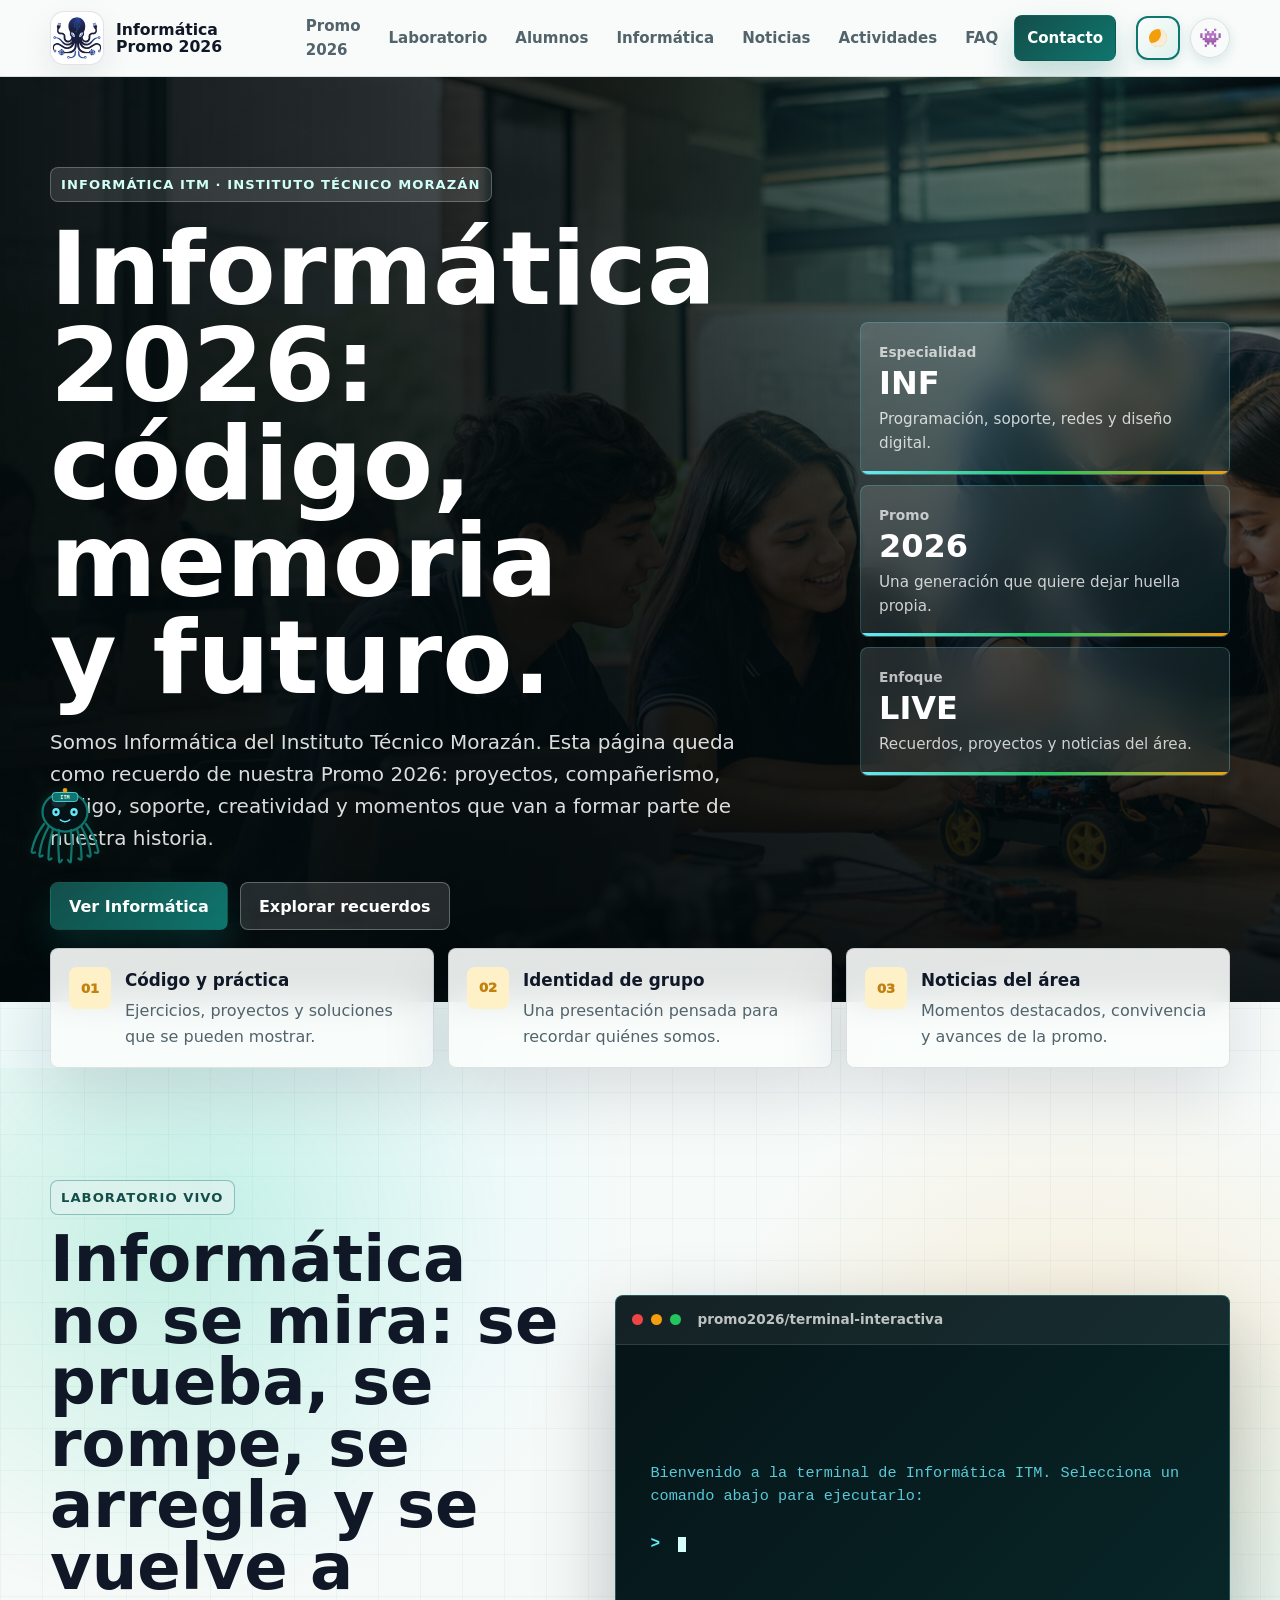
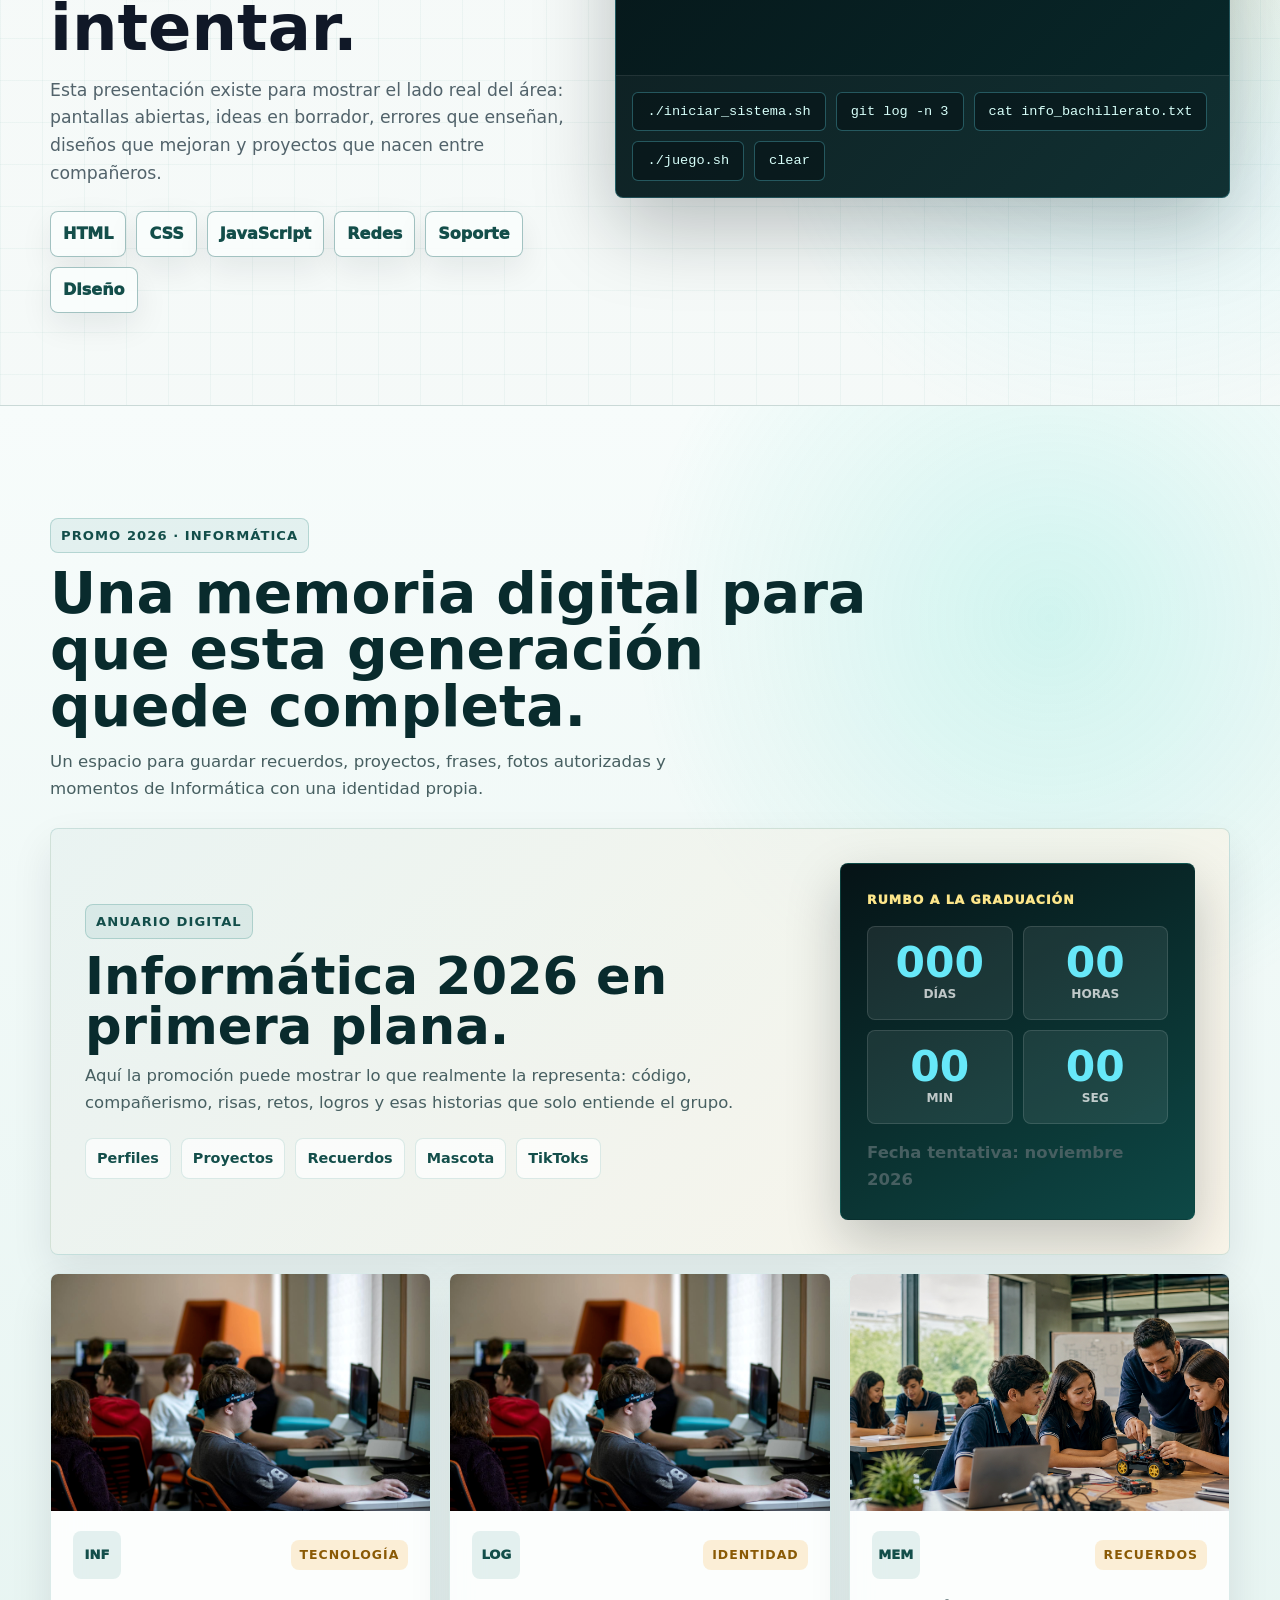
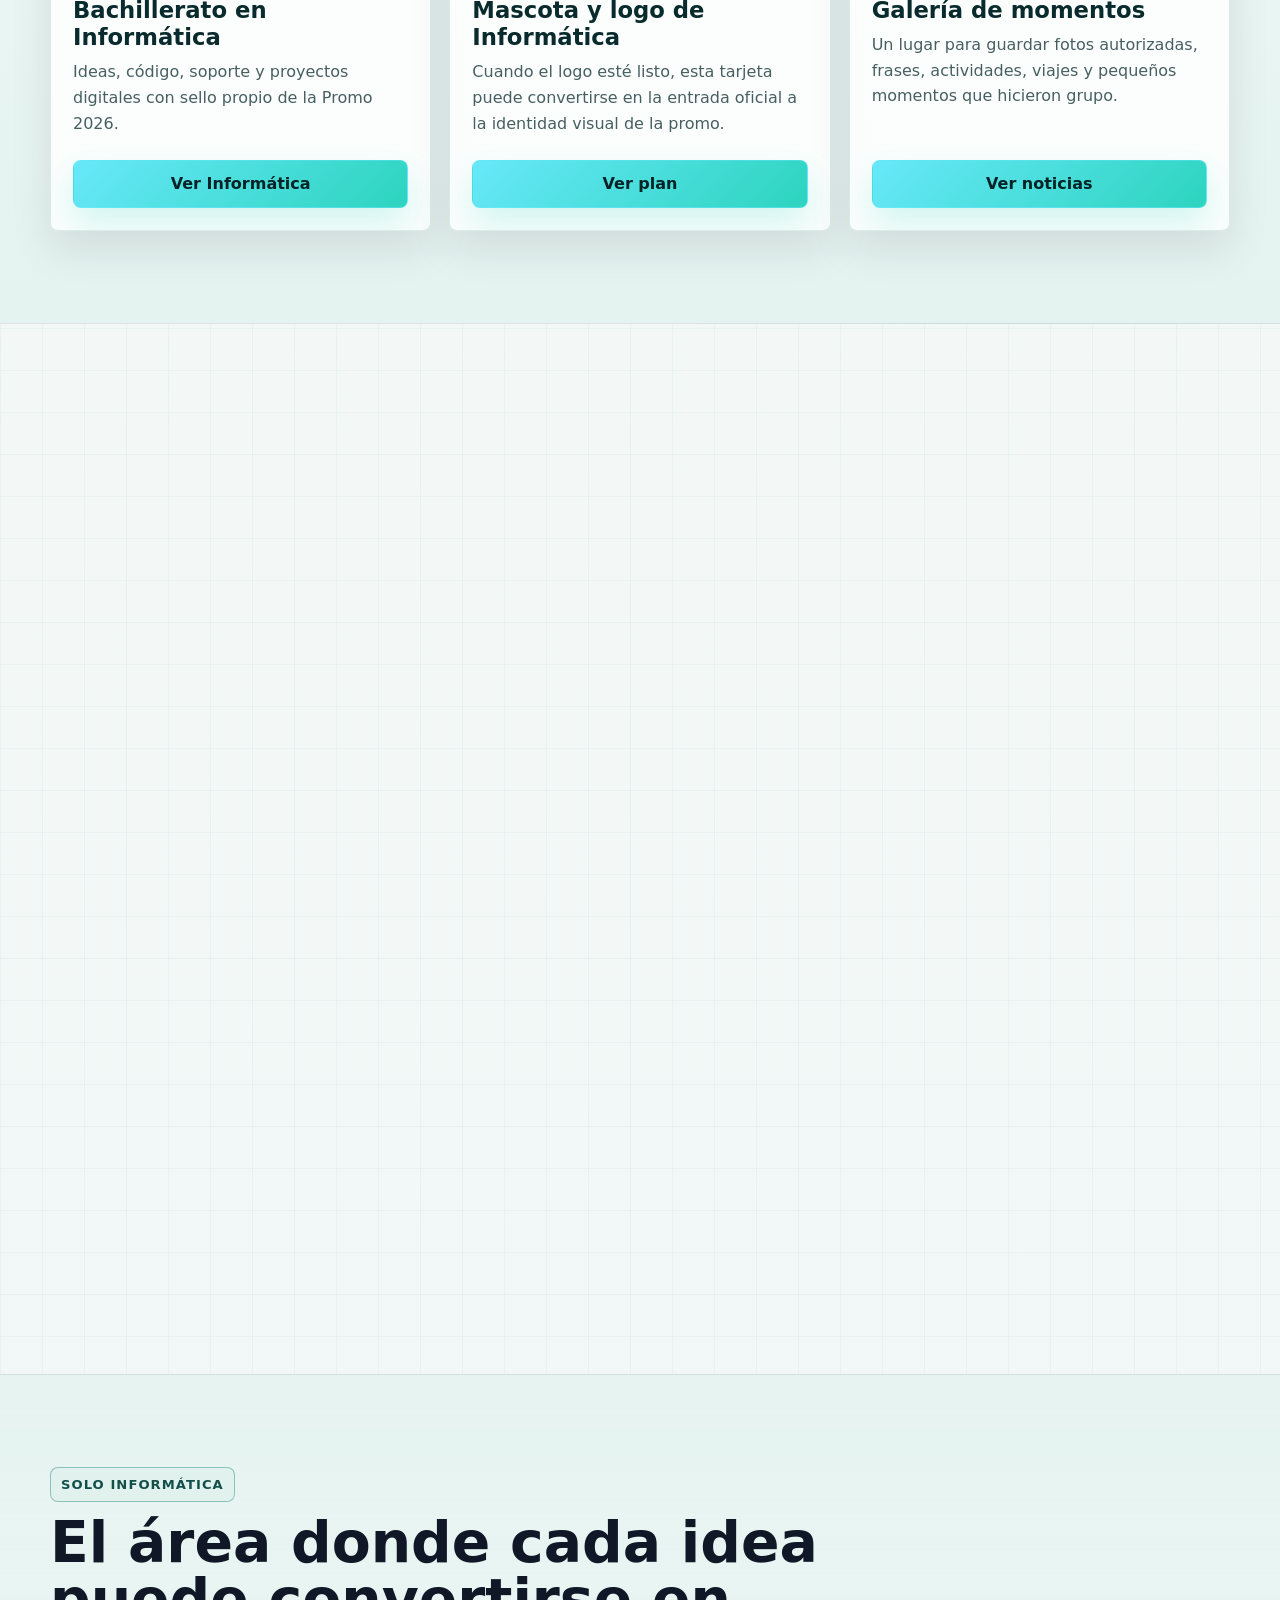
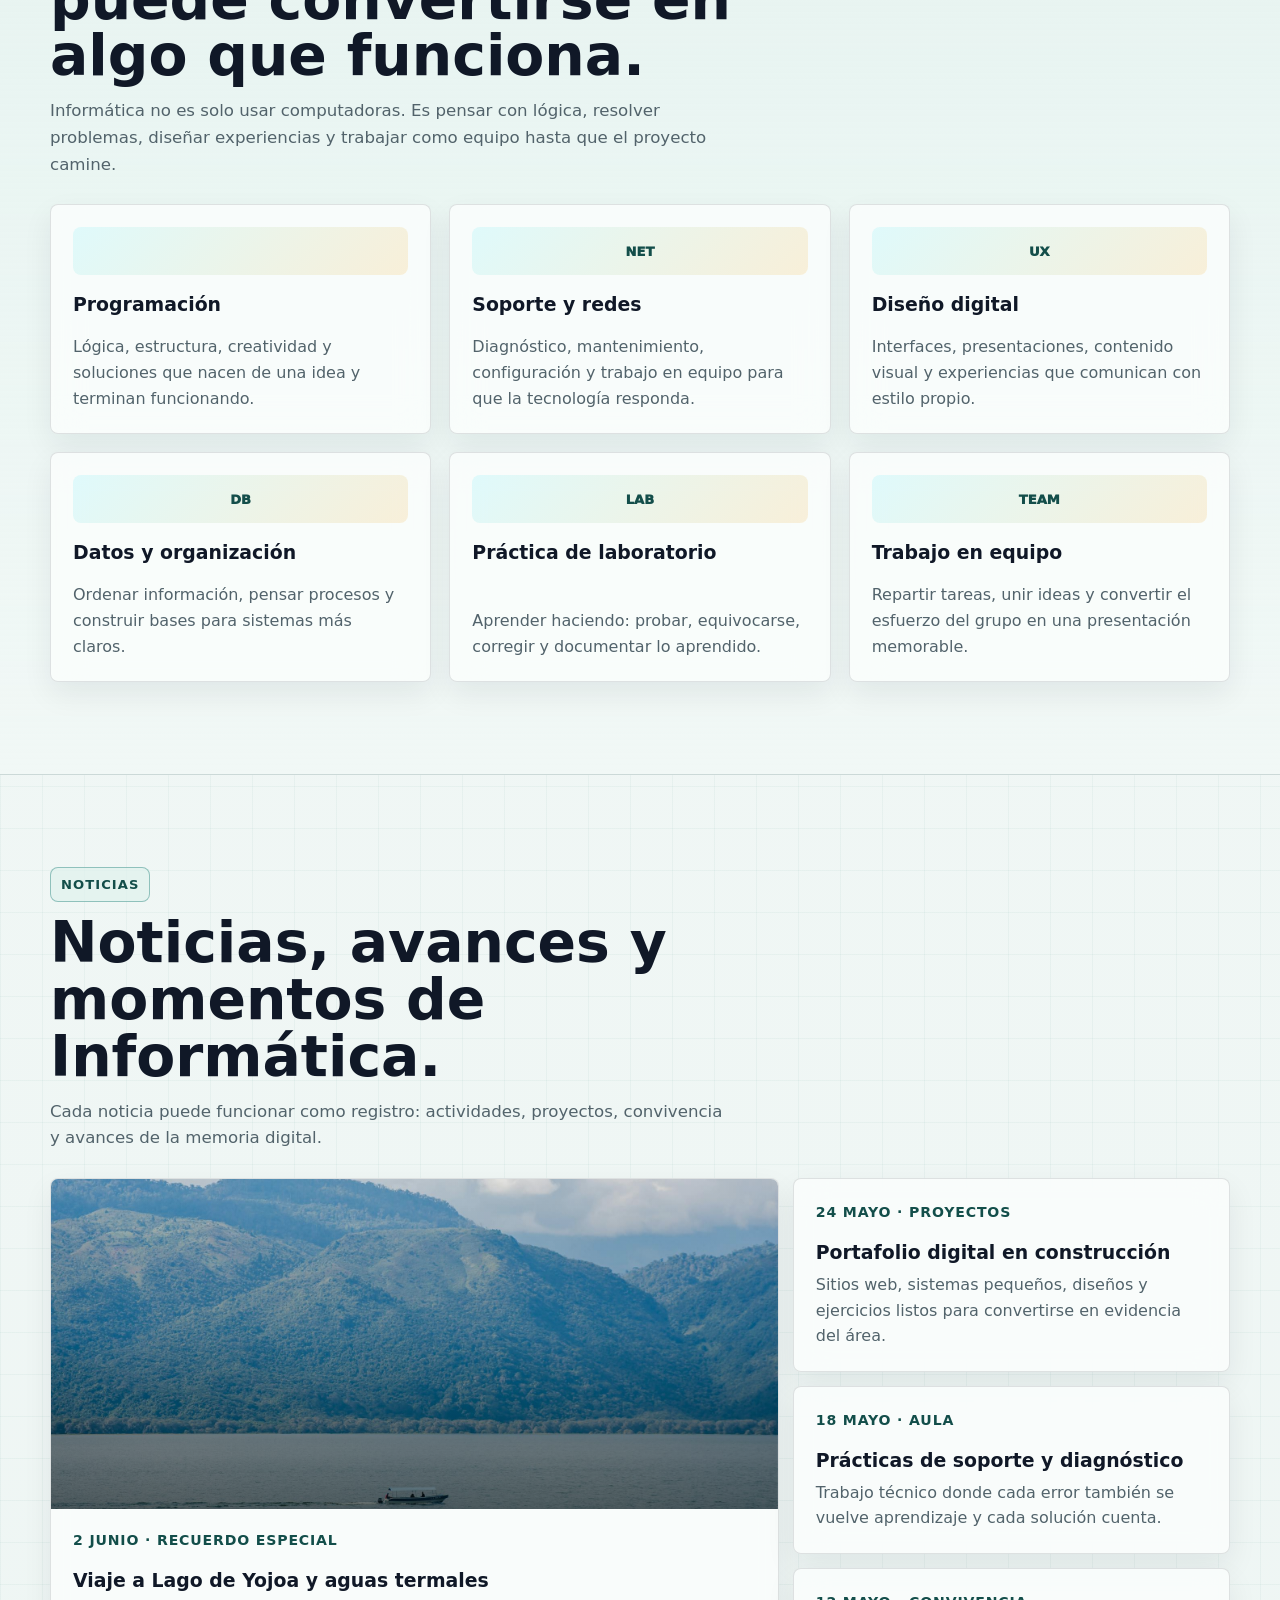
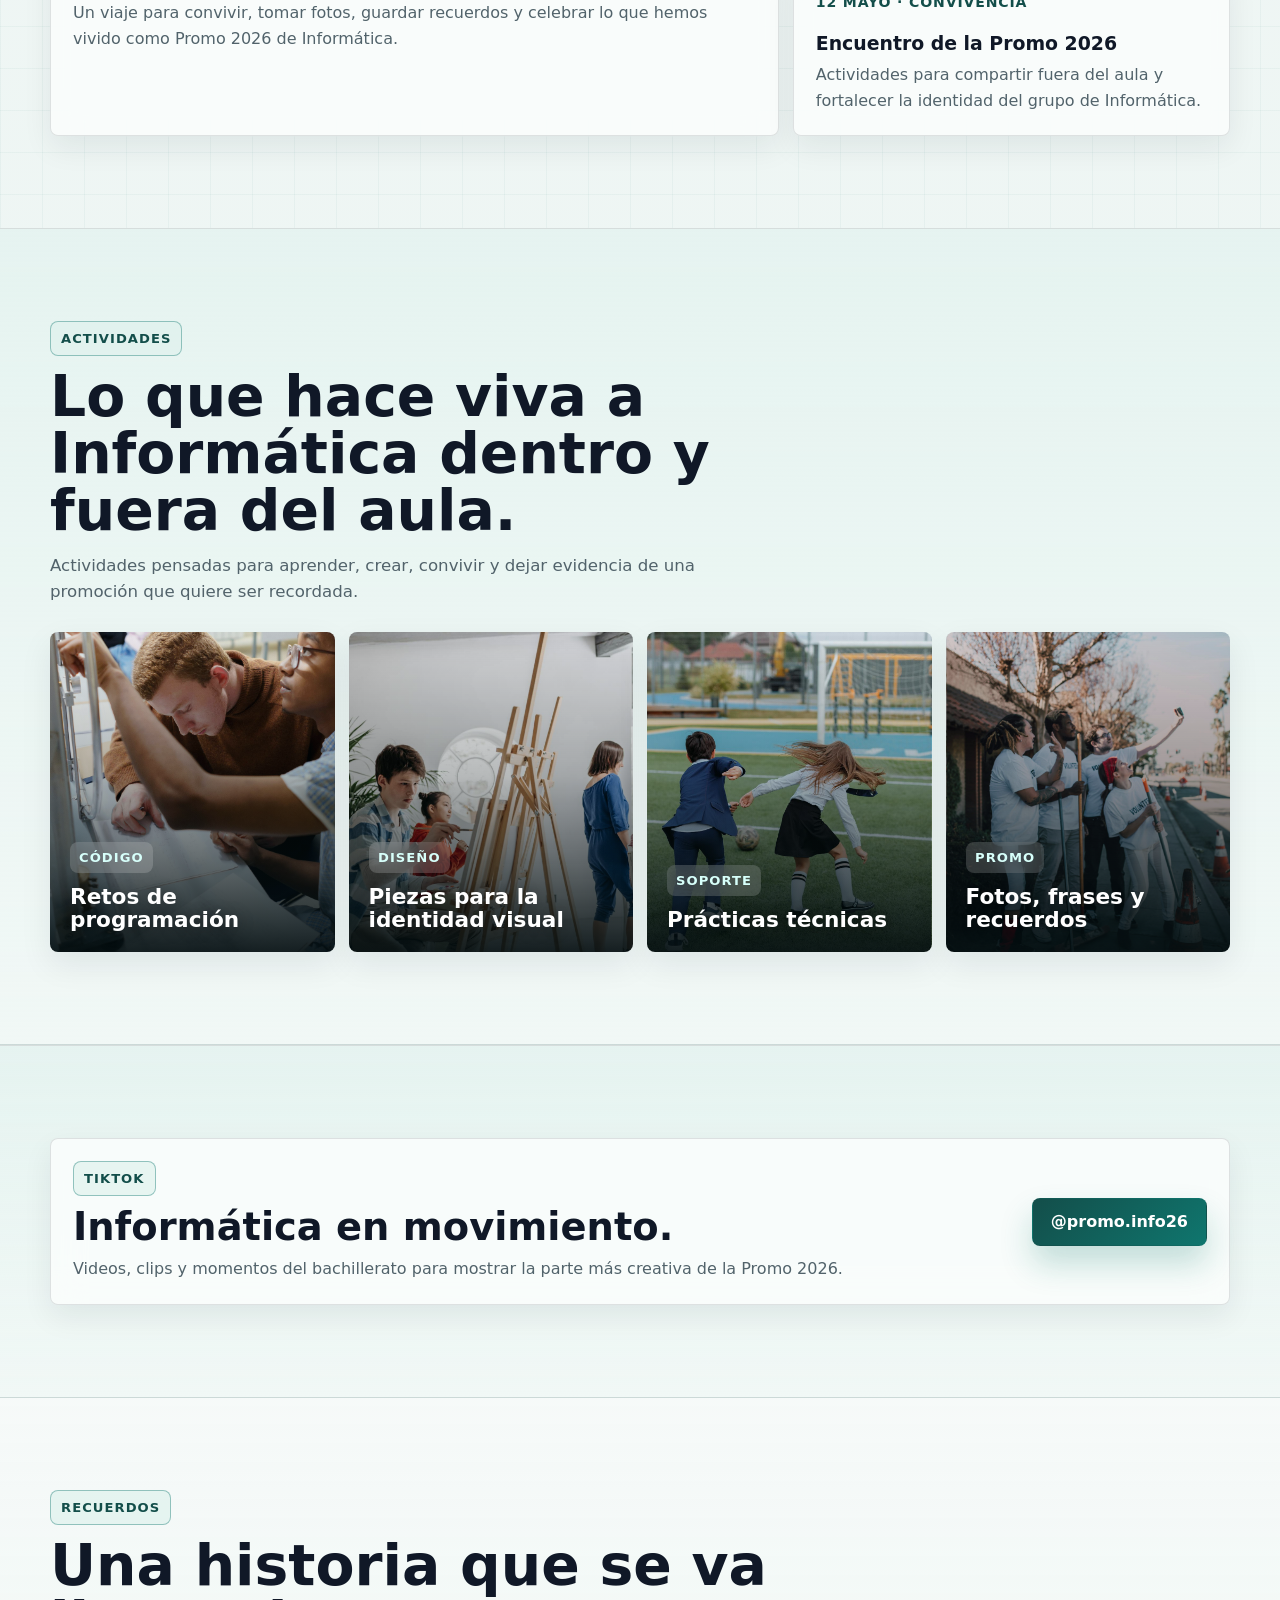
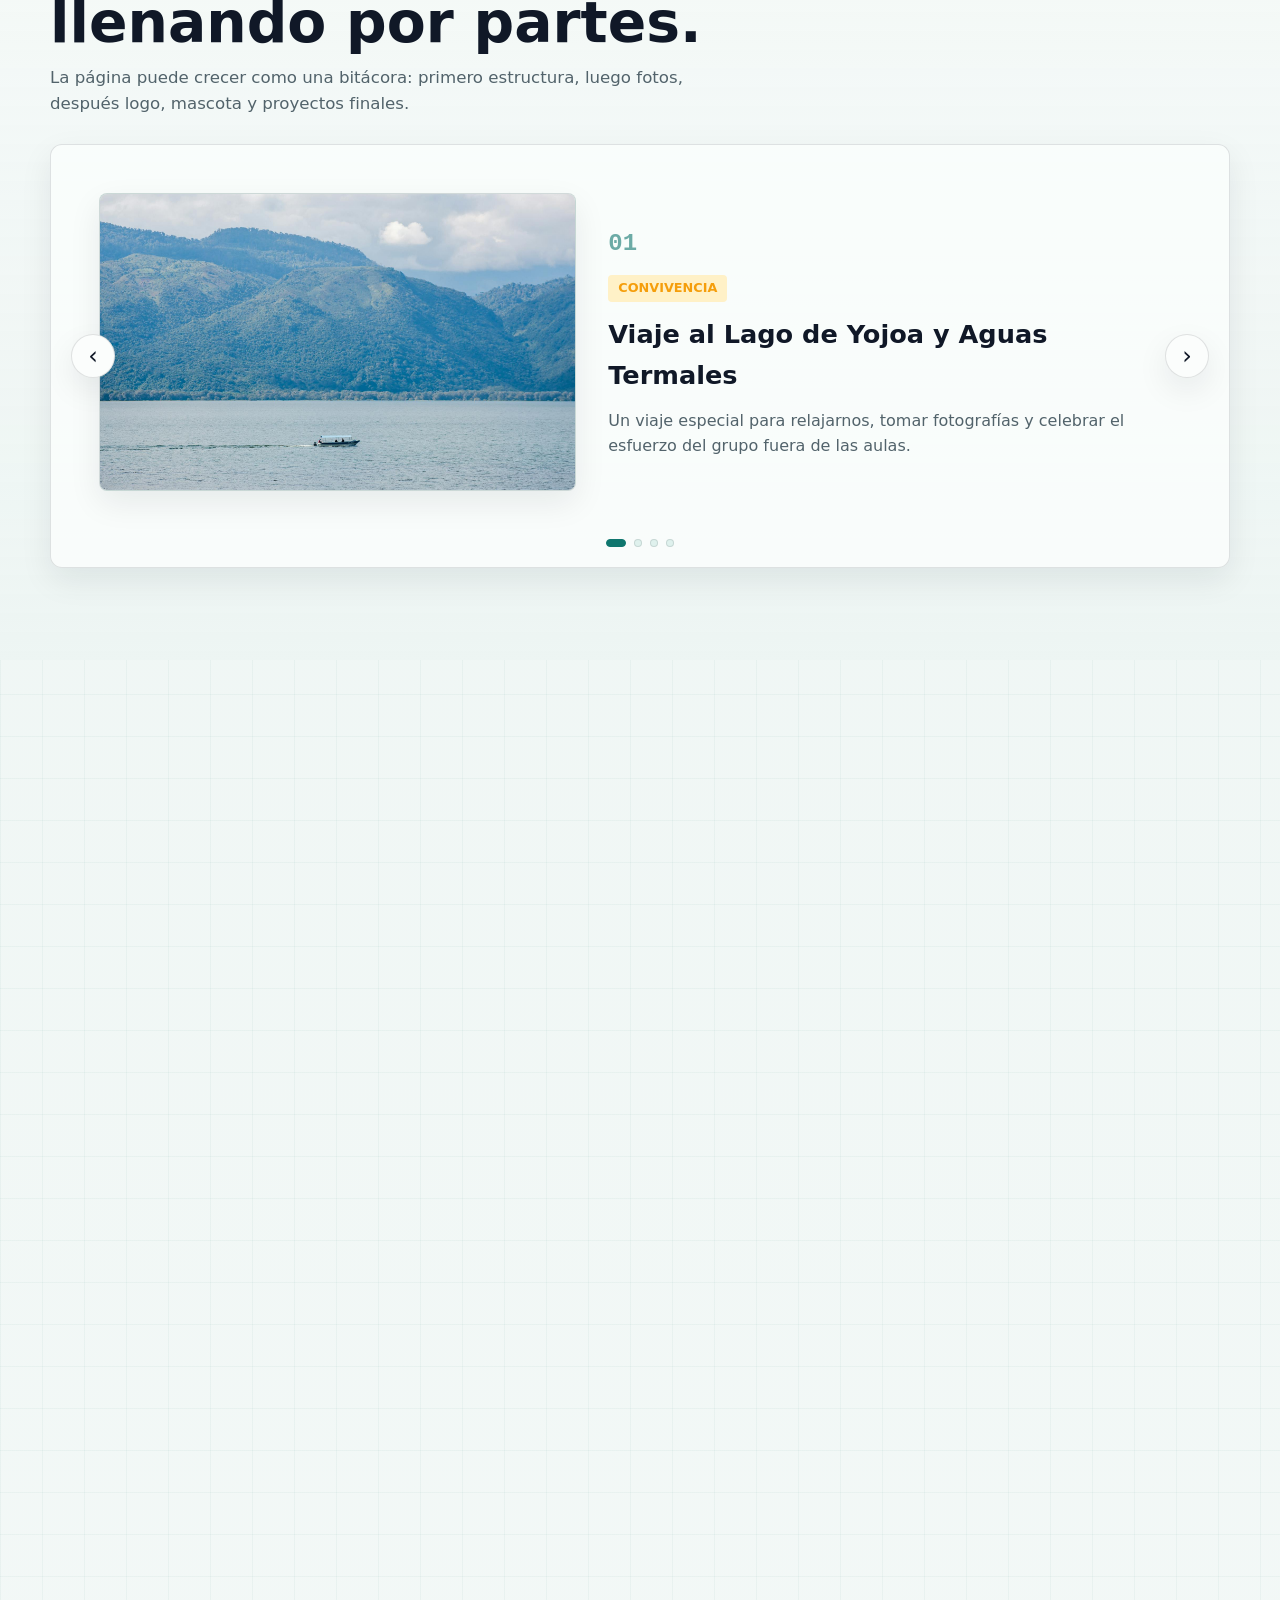
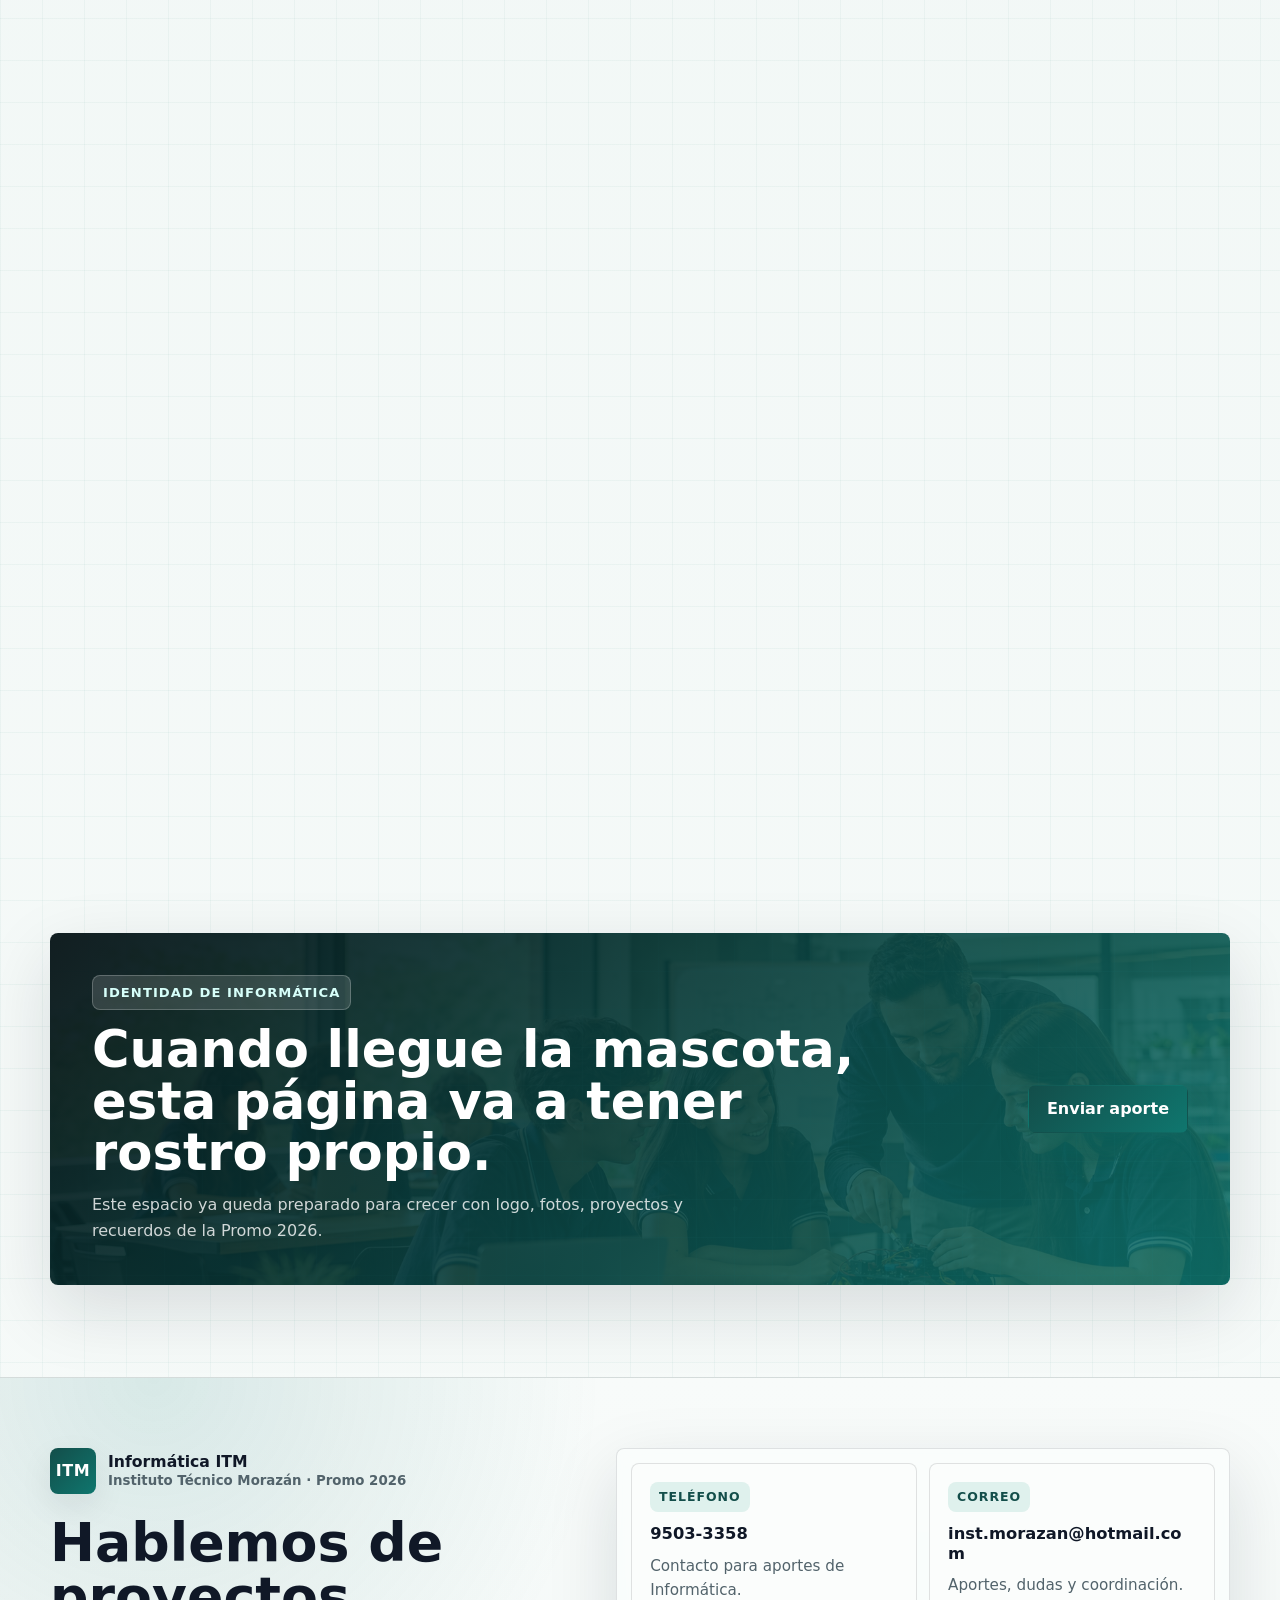
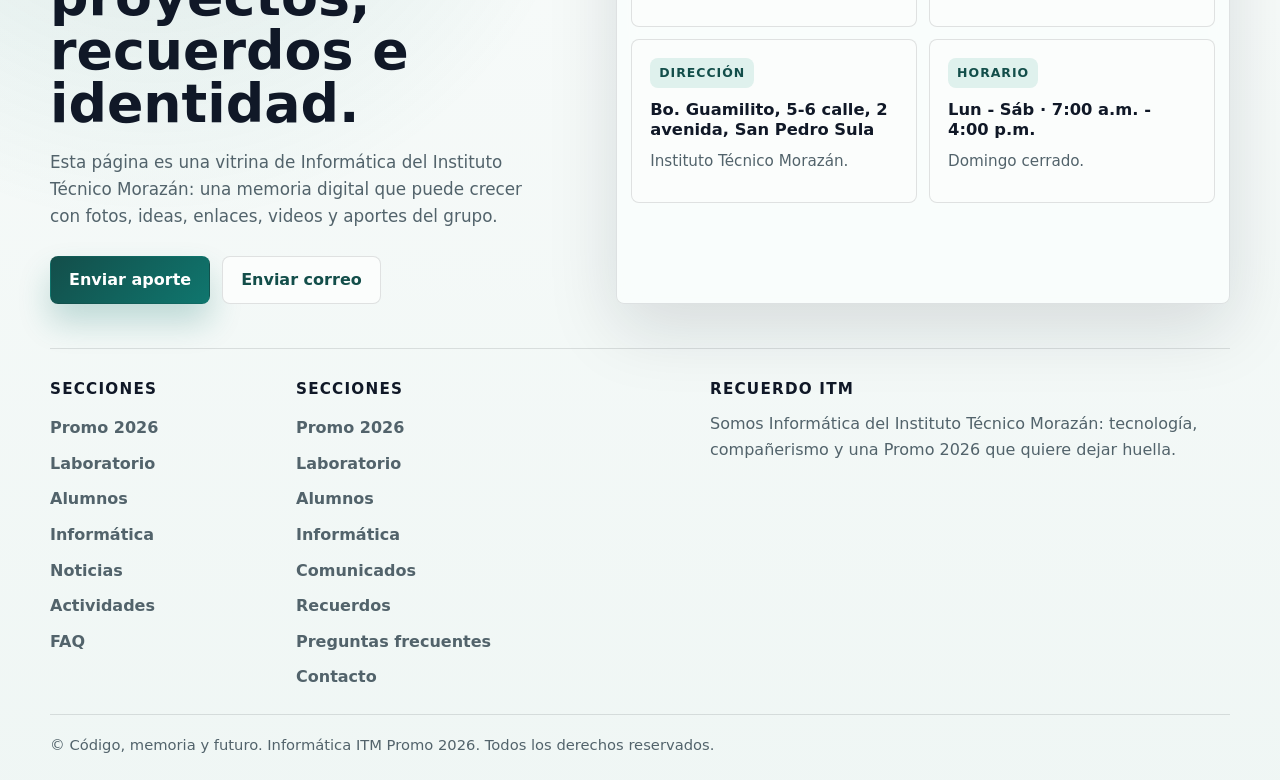
==== commit f7c621f7: "Add files via upload" ====
--- a/index.html
+++ b/index.html
@@ -1,76 +1,76 @@
-<!doctype html>
-<html lang="es" data-site="instituto-tecnico-morazan">
-  <head>
-    <!-- Configuracion base -->
-    <meta charset="UTF-8" />
-    <meta name="viewport" content="width=device-width, initial-scale=1.0" />
-    <meta http-equiv="X-UA-Compatible" content="IE=edge" />
-
-    <!-- SEO principal -->
+<!doctype html>
+<html lang="es" data-site="instituto-tecnico-morazan">
+  <head>
+    <!-- Configuracion base -->
+    <meta charset="UTF-8" />
+    <meta name="viewport" content="width=device-width, initial-scale=1.0" />
+    <meta http-equiv="X-UA-Compatible" content="IE=edge" />
+
+    <!-- SEO principal -->
     <title>Inform&aacute;tica ITM | Promo 2026</title>
-    <meta
-      name="description"
+    <meta
+      name="description"
       content="Inform&aacute;tica ITM: una presentaci&oacute;n digital de la Promo 2026 con proyectos, noticias, recuerdos, tecnolog&iacute;a y el orgullo de estudiar Inform&aacute;tica."
-    />
-    <meta
-      name="keywords"
+    />
+    <meta
+      name="keywords"
       content="Inform&aacute;tica ITM, Promo 2026, bachillerato en inform&aacute;tica, programaci&oacute;n, tecnolog&iacute;a, proyectos digitales, Instituto T&eacute;cnico Moraz&aacute;n"
-    />
-    <meta name="author" content="Instituto T&eacute;cnico Moraz&aacute;n" />
-    <meta name="robots" content="index, follow, max-image-preview:large" />
-    <meta name="googlebot" content="index, follow" />
-    <meta name="language" content="Spanish" />
-    <meta name="theme-color" content="#0f766e" />
-    <link rel="canonical" href="https://www.tecmorazan.edu.hn/" />
-
-    <!-- Open Graph / Facebook / WhatsApp -->
-    <meta property="og:type" content="website" />
-    <meta property="og:locale" content="es_HN" />
-    <meta property="og:site_name" content="Instituto T&eacute;cnico Moraz&aacute;n" />
+    />
+    <meta name="author" content="Instituto T&eacute;cnico Moraz&aacute;n" />
+    <meta name="robots" content="index, follow, max-image-preview:large" />
+    <meta name="googlebot" content="index, follow" />
+    <meta name="language" content="Spanish" />
+    <meta name="theme-color" content="#0f766e" />
+    <link rel="canonical" href="https://www.tecmorazan.edu.hn/" />
+
+    <!-- Open Graph / Facebook / WhatsApp -->
+    <meta property="og:type" content="website" />
+    <meta property="og:locale" content="es_HN" />
+    <meta property="og:site_name" content="Instituto T&eacute;cnico Moraz&aacute;n" />
     <meta property="og:title" content="Inform&aacute;tica ITM | Promo 2026" />
-    <meta
-      property="og:description"
+    <meta
+      property="og:description"
       content="Una memoria digital para hablar de Inform&aacute;tica, proyectos, tecnolog&iacute;a y la historia que deja la Promo 2026."
-    />
-    <meta property="og:url" content="https://www.tecmorazan.edu.hn/" />
-    <meta property="og:image" content="https://www.tecmorazan.edu.hn/assets/img/pages/og-cover.png" />
-    <meta property="og:image:alt" content="Estudiantes del Instituto T&eacute;cnico Moraz&aacute;n trabajando en proyectos t&eacute;cnicos." />
-
-    <!-- Twitter / X -->
-    <meta name="twitter:card" content="summary_large_image" />
+    />
+    <meta property="og:url" content="https://www.tecmorazan.edu.hn/" />
+    <meta property="og:image" content="https://www.tecmorazan.edu.hn/assets/img/pages/og-cover.png" />
+    <meta property="og:image:alt" content="Estudiantes del Instituto T&eacute;cnico Moraz&aacute;n trabajando en proyectos t&eacute;cnicos." />
+
+    <!-- Twitter / X -->
+    <meta name="twitter:card" content="summary_large_image" />
     <meta name="twitter:title" content="Inform&aacute;tica ITM | Promo 2026" />
-    <meta
-      name="twitter:description"
+    <meta
+      name="twitter:description"
       content="Proyectos, noticias y recuerdos de Inform&aacute;tica ITM."
-    />
-    <meta name="twitter:image" content="https://www.tecmorazan.edu.hn/assets/img/pages/og-cover.png" />
-
-    <!-- Recursos -->
-    <link rel="icon" href="assets/img/brand/favicon.svg" type="image/svg+xml" />
-    <link rel="manifest" href="site.webmanifest" />
-    <link rel="preload" href="assets/img/pages/hero-campus.png" as="image" />
-    <link rel="stylesheet" href="assets/css/style.css" />
-
-    <!-- Datos estructurados para buscadores -->
-    <script type="application/ld+json">
-      {
-        "@context": "https://schema.org",
-        "@type": "EducationalOrganization",
+    />
+    <meta name="twitter:image" content="https://www.tecmorazan.edu.hn/assets/img/pages/og-cover.png" />
+
+    <!-- Recursos -->
+    <link rel="icon" href="assets/img/brand/favicon.svg" type="image/svg+xml" />
+    <link rel="manifest" href="site.webmanifest" />
+    <link rel="preload" href="assets/img/pages/hero-campus.png" as="image" />
+    <link rel="stylesheet" href="assets/css/style.css" />
+
+    <!-- Datos estructurados para buscadores -->
+    <script type="application/ld+json">
+      {
+        "@context": "https://schema.org",
+        "@type": "EducationalOrganization",
         "name": "Inform\u00e1tica ITM - Instituto T\u00e9cnico Moraz\u00e1n",
-        "url": "https://www.tecmorazan.edu.hn/",
-        "logo": "https://www.tecmorazan.edu.hn/assets/img/brand/favicon.svg",
-        "image": "https://www.tecmorazan.edu.hn/assets/img/pages/hero-campus.png",
+        "url": "https://www.tecmorazan.edu.hn/",
+        "logo": "https://www.tecmorazan.edu.hn/assets/img/brand/favicon.svg",
+        "image": "https://www.tecmorazan.edu.hn/assets/img/pages/hero-campus.png",
         "description": "Memoria digital de Informatica ITM Promo 2026, enfocada en proyectos, tecnologia, noticias y recuerdos del area.",
-        "address": {
-          "@type": "PostalAddress",
-          "streetAddress": "Bo. Guamilito, 5-6 calle, 2 avenida",
-          "addressLocality": "San Pedro Sula",
-          "addressRegion": "Cortes",
-          "postalCode": "21102",
-          "addressCountry": "HN"
-        },
-        "contactPoint": {
-          "@type": "ContactPoint",
+        "address": {
+          "@type": "PostalAddress",
+          "streetAddress": "Bo. Guamilito, 5-6 calle, 2 avenida",
+          "addressLocality": "San Pedro Sula",
+          "addressRegion": "Cortes",
+          "postalCode": "21102",
+          "addressCountry": "HN"
+        },
+        "contactPoint": {
+          "@type": "ContactPoint",
           "telephone": "+50495033358",
           "contactType": "coordinacion de Informatica",
           "availableLanguage": ["Spanish"]
@@ -90,8 +90,7 @@
             <img src="assets/img/brand/logo-itm.svg" alt="" />
           </span>
           <span class="brand-copy">
-            <strong>Inform&aacute;tica ITM</strong>
-            <small>Instituto T&eacute;cnico Moraz&aacute;n &middot; Promo 2026</small>
+            <strong>Inform&aacute;tica Promo 2026</strong>
           </span>
         </a>
 
@@ -116,30 +115,30 @@
           <a href="#actividades">Actividades</a>
           <a href="#faq">FAQ</a>
           <a href="#contacto" class="button button-small">Contacto</a>
-        </nav>
-      </div>
-    </header>
-
-    <main id="top">
-      <!-- Hero principal: contenido desde assets/js/sections/inicio.js -->
-      <section class="hero section-reveal">
-        <div class="hero-media" aria-hidden="true">
-          <img src="assets/img/pages/hero-campus.png" alt="" />
-        </div>
-        <div class="hero-shade" aria-hidden="true"></div>
-
-        <div class="container hero-content">
-          <div class="hero-copy">
-            <span class="eyebrow"></span>
-            <h1></h1>
-            <p class="lead"></p>
-            <div class="hero-actions"></div>
-          </div>
-          <aside class="hero-dashboard" aria-label="Resumen institucional"></aside>
-        </div>
-      </section>
-
-      <!-- Bloques de confianza: contenido desde assets/js/sections/inicio.js -->
+        </nav>
+      </div>
+    </header>
+
+    <main id="top">
+      <!-- Hero principal: contenido desde assets/js/sections/inicio.js -->
+      <section class="hero section-reveal">
+        <div class="hero-media" aria-hidden="true">
+          <img src="assets/img/pages/hero-campus.png" alt="" />
+        </div>
+        <div class="hero-shade" aria-hidden="true"></div>
+
+        <div class="container hero-content">
+          <div class="hero-copy">
+            <span class="eyebrow"></span>
+            <h1></h1>
+            <p class="lead"></p>
+            <div class="hero-actions"></div>
+          </div>
+          <aside class="hero-dashboard" aria-label="Resumen institucional"></aside>
+        </div>
+      </section>
+
+      <!-- Bloques de confianza: contenido desde assets/js/sections/inicio.js -->
       <section class="quick-info section-reveal" aria-label="Informacion rapida">
         <div class="container quick-grid"></div>
       </section>
@@ -246,28 +245,45 @@
       <!-- Noticias: contenido desde assets/js/sections/noticias.js -->
       <section id="noticias" class="section section-reveal">
         <div class="container">
-          <header class="section-header">
-            <div><span class="eyebrow"></span><h2></h2><p></p></div>
-          </header>
-          <div class="news-layout">
-            <article class="card feature-news">
-              <div class="news-visual visual-a" aria-hidden="true"></div>
-              <p class="meta"></p>
-              <h3></h3>
-              <p></p>
-            </article>
-            <div class="news-stack"></div>
-          </div>
-        </div>
-      </section>
-
-      <!-- Actividades: contenido desde assets/js/sections/actividades.js -->
+          <header class="section-header">
+            <div><span class="eyebrow"></span><h2></h2><p></p></div>
+          </header>
+          <div class="news-layout">
+            <article class="card feature-news">
+              <div class="news-visual visual-a" aria-hidden="true"></div>
+              <p class="meta"></p>
+              <h3></h3>
+              <p></p>
+            </article>
+            <div class="news-stack"></div>
+          </div>
+        </div>
+      </section>
+
+      <!-- Actividades: contenido desde assets/js/sections/actividades.js -->
       <section id="actividades" class="section section-alt section-reveal">
         <div class="container">
-          <header class="section-header">
-            <div><span class="eyebrow"></span><h2></h2><p></p></div>
-          </header>
+          <header class="section-header">
+            <div><span class="eyebrow"></span><h2></h2><p></p></div>
+          </header>
           <div class="activity-grid"></div>
+        </div>
+      </section>
+
+      <!-- TikTok -->
+      <section id="tiktok" class="section section-alt section-reveal">
+        <div class="container">
+          <article class="card social-card tiktok-card">
+            <div>
+              <span class="eyebrow">TikTok</span>
+              <h2>Inform&aacute;tica en movimiento.</h2>
+              <p>Videos, clips y momentos del bachillerato para mostrar la parte m&aacute;s creativa de la Promo 2026.</p>
+            </div>
+            <div class="tiktok-actions">
+              <a class="button" href="https://www.tiktok.com/@promo.info26?_r=1&amp;_t=ZS-96oCVYeHHow" target="_blank" rel="noopener" aria-label="Abrir TikTok de Inform&aacute;tica">@promo.info26</a>
+            </div>
+
+          </article>
         </div>
       </section>
 
@@ -291,7 +307,7 @@
           </div>
         </div>
       </section>
-
+
       <!-- Test Vocacional Informatica -->
       <section id="test-vocacional" class="section section-alt section-reveal">
         <div class="container quiz-section-layout">
@@ -322,43 +338,43 @@
         </div>
       </section>
 
-      <!-- Preguntas frecuentes: contenido desde assets/js/sections/faq.js -->
-      <section id="faq" class="section section-reveal">
-        <div class="container">
-          <header class="section-header">
-            <div><span class="eyebrow"></span><h2></h2><p></p></div>
-          </header>
-          <div class="faq-list"></div>
-        </div>
-      </section>
-
-      <!-- Llamado final: contenido desde assets/js/sections/contacto.js -->
-      <section class="section section-reveal">
-        <div class="container">
-          <article class="cta-band">
-            <div><span class="eyebrow"></span><h2></h2><p></p></div>
-            <a class="button" href="#contacto"></a>
-          </article>
-        </div>
-      </section>
-    </main>
-
-    <!-- Footer / contacto: contenido desde assets/js/sections/contacto.js -->
-    <footer id="contacto" class="site-footer">
-      <div class="container footer-contact">
-        <div class="footer-intro">
-          <a class="brand footer-brand" href="#top">
-            <span class="brand-mark">ITM</span>
-            <span class="brand-copy"><strong></strong><small></small></span>
-          </a>
-          <h2></h2>
-          <p></p>
-          <div class="footer-actions"></div>
-        </div>
-        <div class="footer-panel"><div class="contact-grid"></div></div>
-      </div>
-
-      <div class="container footer-directory">
+      <!-- Preguntas frecuentes: contenido desde assets/js/sections/faq.js -->
+      <section id="faq" class="section section-reveal">
+        <div class="container">
+          <header class="section-header">
+            <div><span class="eyebrow"></span><h2></h2><p></p></div>
+          </header>
+          <div class="faq-list"></div>
+        </div>
+      </section>
+
+      <!-- Llamado final: contenido desde assets/js/sections/contacto.js -->
+      <section class="section section-reveal">
+        <div class="container">
+          <article class="cta-band">
+            <div><span class="eyebrow"></span><h2></h2><p></p></div>
+            <a class="button" href="#contacto"></a>
+          </article>
+        </div>
+      </section>
+    </main>
+
+    <!-- Footer / contacto: contenido desde assets/js/sections/contacto.js -->
+    <footer id="contacto" class="site-footer">
+      <div class="container footer-contact">
+        <div class="footer-intro">
+          <a class="brand footer-brand" href="#top">
+            <span class="brand-mark">ITM</span>
+            <span class="brand-copy"><strong></strong><small></small></span>
+          </a>
+          <h2></h2>
+          <p></p>
+          <div class="footer-actions"></div>
+        </div>
+        <div class="footer-panel"><div class="contact-grid"></div></div>
+      </div>
+
+      <div class="container footer-directory">
         <div class="footer-links">
           <h3>Secciones</h3>
           <a href="#promo2026">Promo 2026</a>
@@ -368,14 +384,14 @@
           <a href="#noticias">Noticias</a>
           <a href="#actividades">Actividades</a>
           <a href="#faq">FAQ</a>
-        </div>
-        <div class="footer-links"></div>
-        <div class="footer-note"><h3></h3><p></p></div>
-      </div>
-
-      <div class="container footer-bottom"><span></span><span></span></div>
-    </footer>
-
+        </div>
+        <div class="footer-links"></div>
+        <div class="footer-note"><h3></h3><p></p></div>
+      </div>
+
+      <div class="container footer-bottom"><span></span><span></span></div>
+    </footer>
+
     <!-- Mascota Pulpo Flotante -->
     <div class="mascot-float" id="mascotFloat">
       <div class="mascot-bubble" id="mascotBubble">¡Hola! Soy Pulpo, la mascota de Informática. ¡Haceme clic! 🐙</div>
@@ -410,13 +426,13 @@
       </div>
     </div>
 
-    <noscript>
+    <noscript>
       <style>.site-header{display:none}</style>
-      <div style="font-family:system-ui,sans-serif;max-width:560px;margin:60px auto;padding:24px;border:1px solid #ccc;border-radius:8px;text-align:center">
-        <strong style="font-size:1.2rem">Inform&aacute;tica ITM &middot; Instituto T&eacute;cnico Moraz&aacute;n</strong>
-        <p style="color:#555">Este sitio requiere JavaScript. Para informaci&oacute;n sobre Inform&aacute;tica ITM cont&aacute;ctanos directamente:</p>
+      <div style="font-family:system-ui,sans-serif;max-width:560px;margin:60px auto;padding:24px;border:1px solid #ccc;border-radius:8px;text-align:center">
+<strong style="font-size:1.2rem">Inform&aacute;tica Promo 2026</strong>
+        <p style="color:#555">Este sitio requiere JavaScript. Para informaci&oacute;n sobre Inform&aacute;tica Promo 2026 cont&aacute;ctanos directamente:</p>
         <p><a href="tel:+50495033358">9503-3358</a></p>
-        <p><a href="mailto:inst.morazan@hotmail.com">inst.morazan@hotmail.com</a></p>
+        <p><a href="mailto:inst.morazan@hotmail.com">inst.morazan@hotmail.com</a></p>
         <p><a href="mailto:inst.morazan@hotmail.com">inst.morazan@hotmail.com</a></p>
         <p style="color:#555;font-size:.9rem">Bo. Guamilito, 5-6 calle, 2 avenida, San Pedro Sula</p>
       </div>
@@ -432,13 +448,14 @@
     <script src="assets/js/sections/faq.js" defer></script>
     <script src="assets/js/sections/contacto.js" defer></script>
     <script src="assets/js/sections/alumnos.js" defer></script>
-    <script src="assets/js/games/galaga.js" defer></script>
+    <script src="assets/js/games/galaga.js" defer></script>
     <script src="assets/js/core/renderer.js" defer></script>
     <script src="assets/js/core/theme.js" defer></script>
     <script src="assets/js/core/menu.js" defer></script>
     <script src="assets/js/core/router.js" defer></script>
     <script src="assets/js/core/reveal.js" defer></script>
     <script src="assets/js/core/main.js" defer></script>
+
 
     <!-- Modal flotante de Alumnos -->
     <div id="studentModal" class="modal-overlay" aria-hidden="true" role="dialog">
--- a/assets/css/style.css
+++ b/assets/css/style.css
@@ -558,7 +558,7 @@
   overflow: hidden;
   border: 1px solid var(--line);
   border-radius: 14px;
-  background: var(--surface-solid);
+  background: white;
   box-shadow: var(--shadow-soft);
 }
 
@@ -2895,22 +2895,6 @@
   border-radius: 12px;
   background: var(--surface-solid);
   overflow: hidden;
-}
-
-.tiktok-embed-wrap .tiktok-embed {
-  width: 100% !important;
-  max-width: none !important;
-  min-width: 0 !important;
-  margin: 0;
-  border-radius: 10px;
-  overflow: hidden;
-}
-
-.tiktok-embed-wrap iframe {
-  width: 100% !important;
-  max-width: none !important;
-  min-width: 0 !important;
-  border-radius: 10px;
 }
 
 /* Noticias */
@@ -5043,9 +5027,19 @@
   z-index: 0;
 }
 .mascot-wrapper {
-  cursor: pointer;
+  cursor: grab;
   transition: transform 0.2s;
   display: inline-block;
+  touch-action: none;
+  user-select: none;
+  -webkit-user-drag: none;
+}
+.mascot-wrapper:active {
+  cursor: grabbing;
+}
+.mascot-svg {
+  -webkit-user-drag: none;
+  user-select: none;
 }
 .mascot-wrapper:hover {
   transform: scale(1.08) rotate(2deg);
